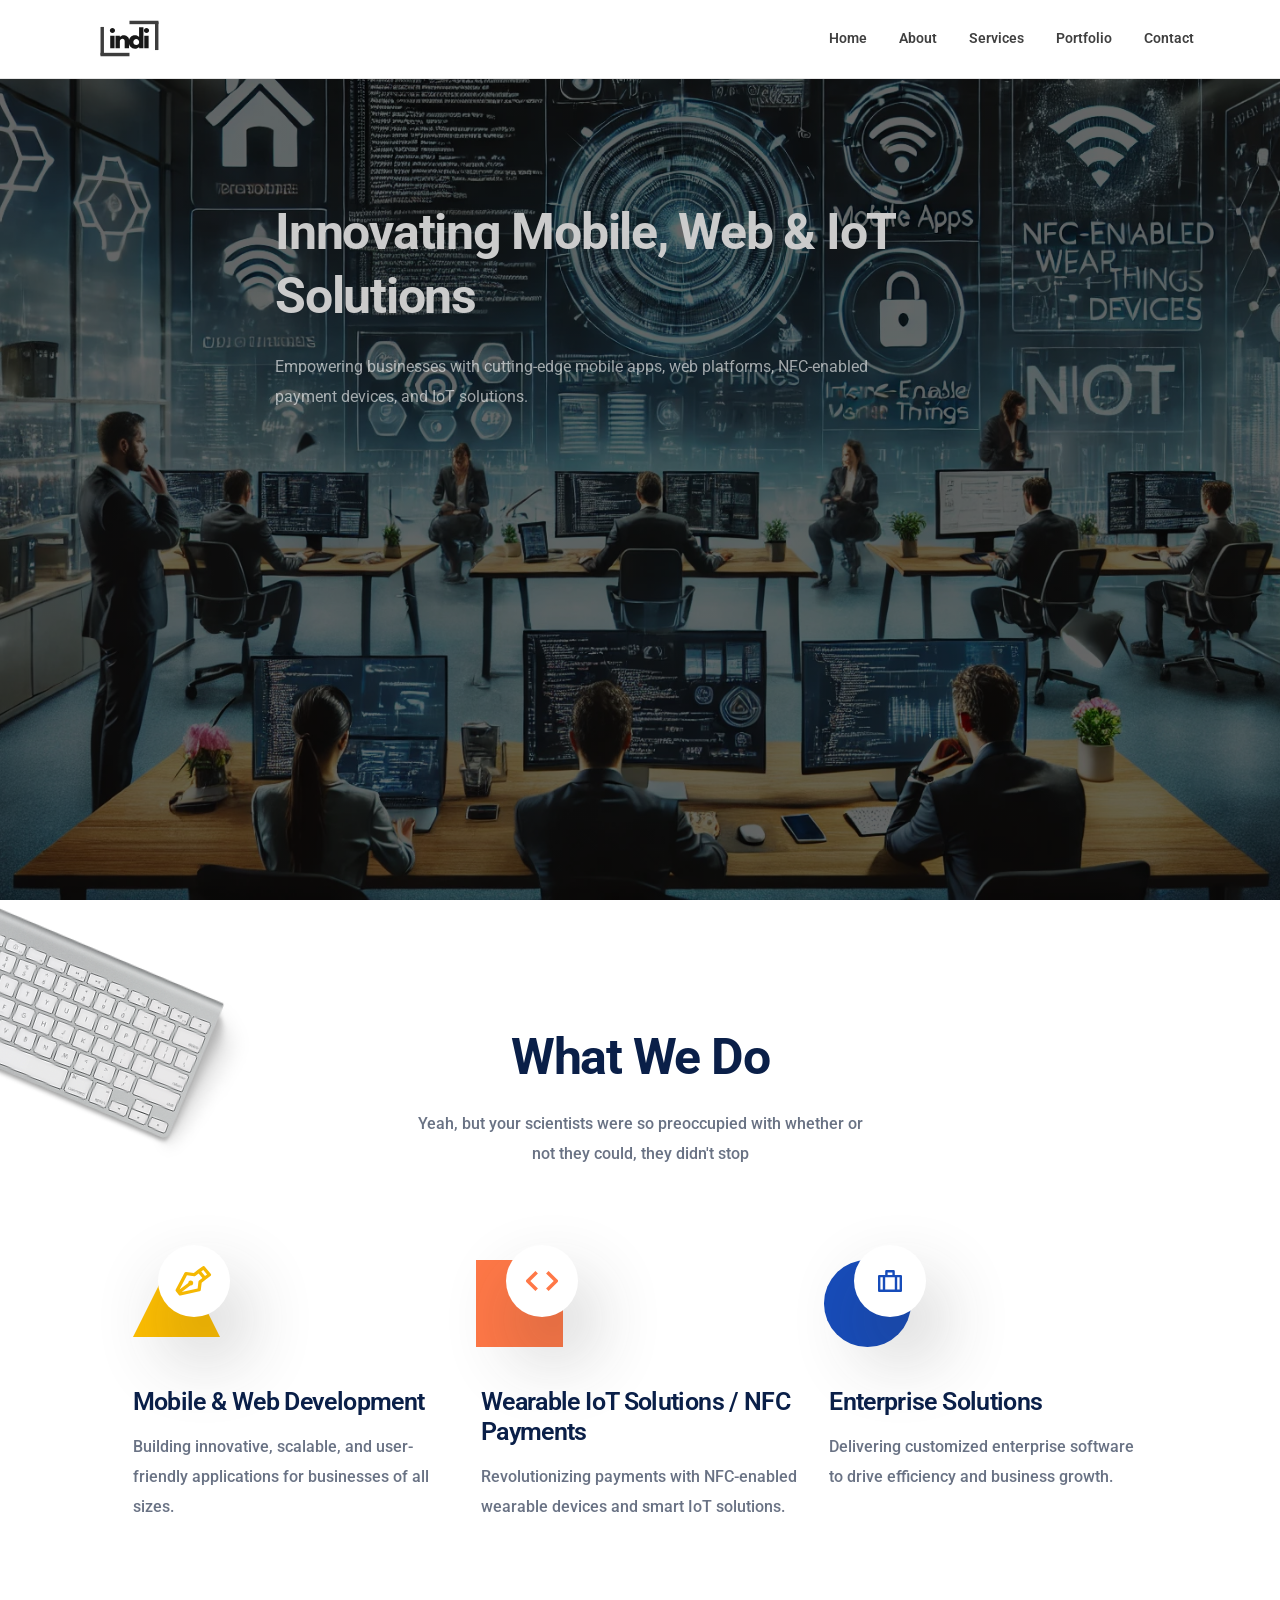
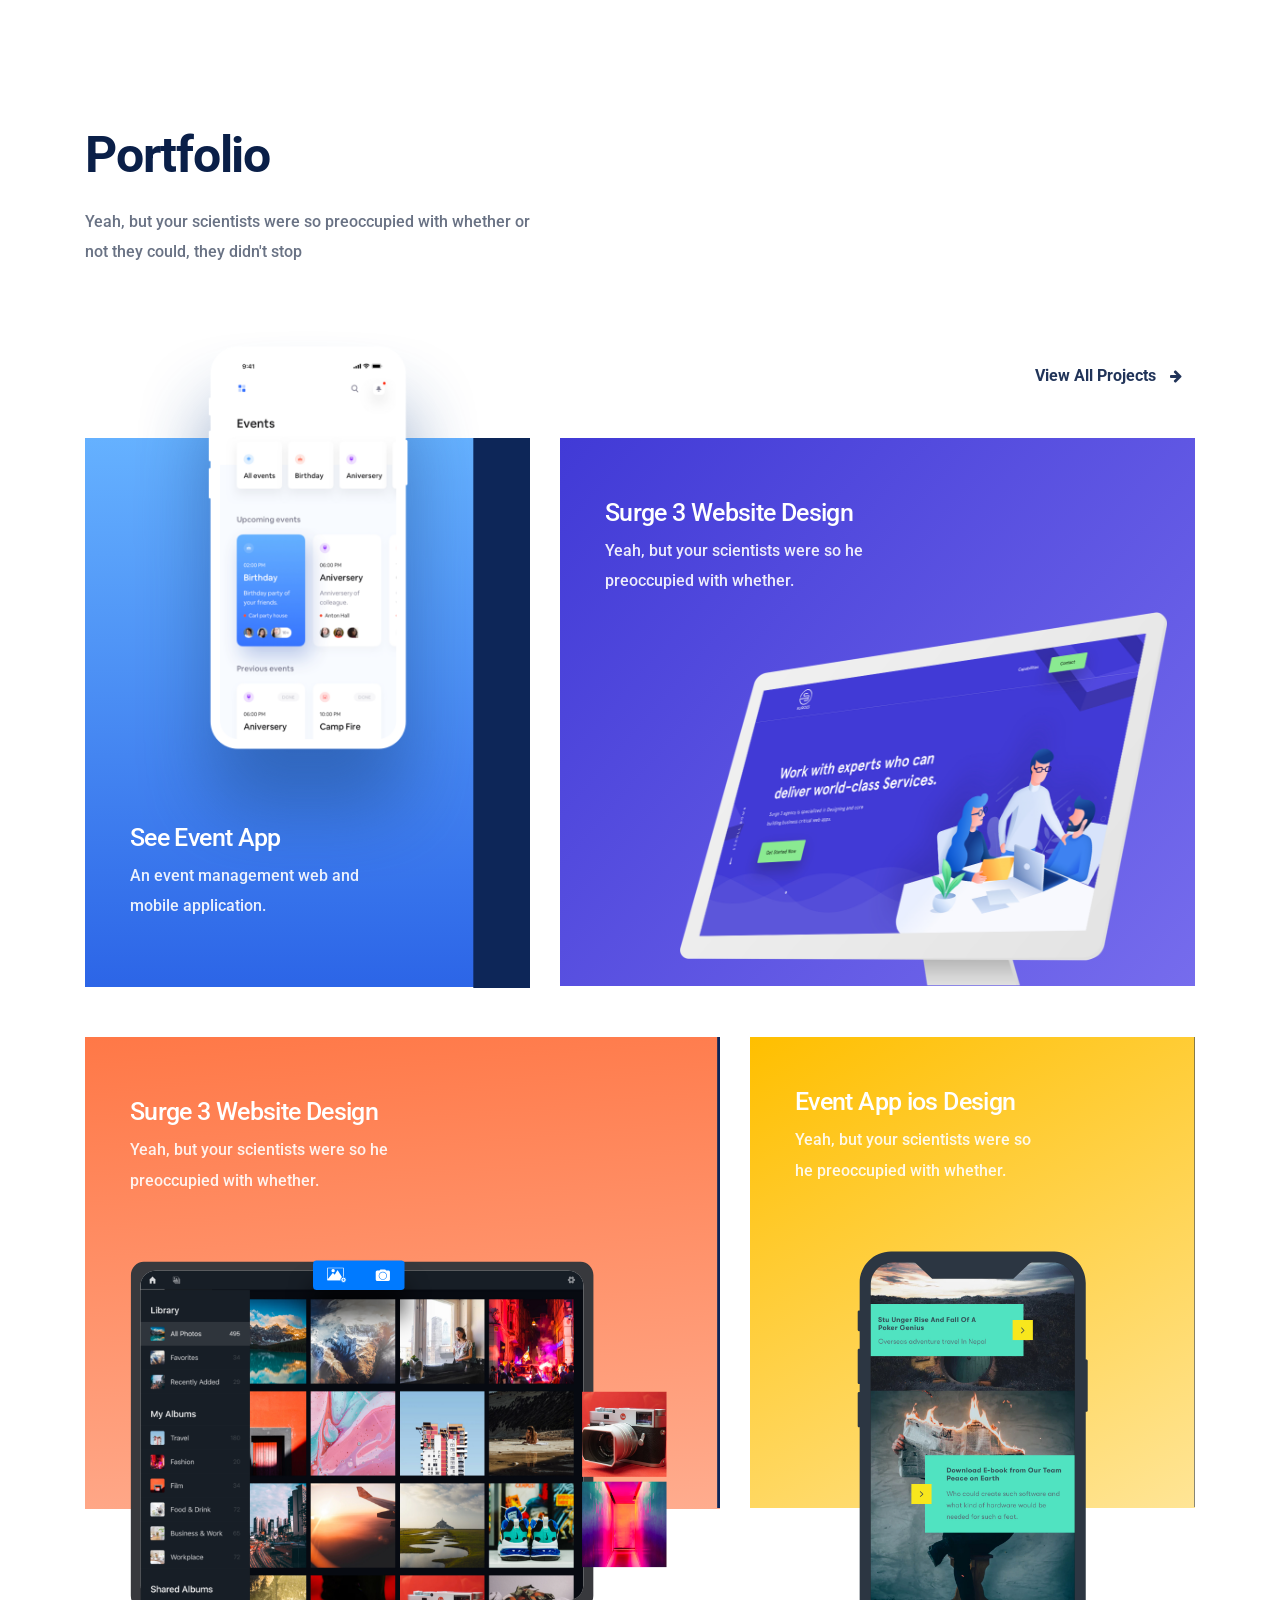
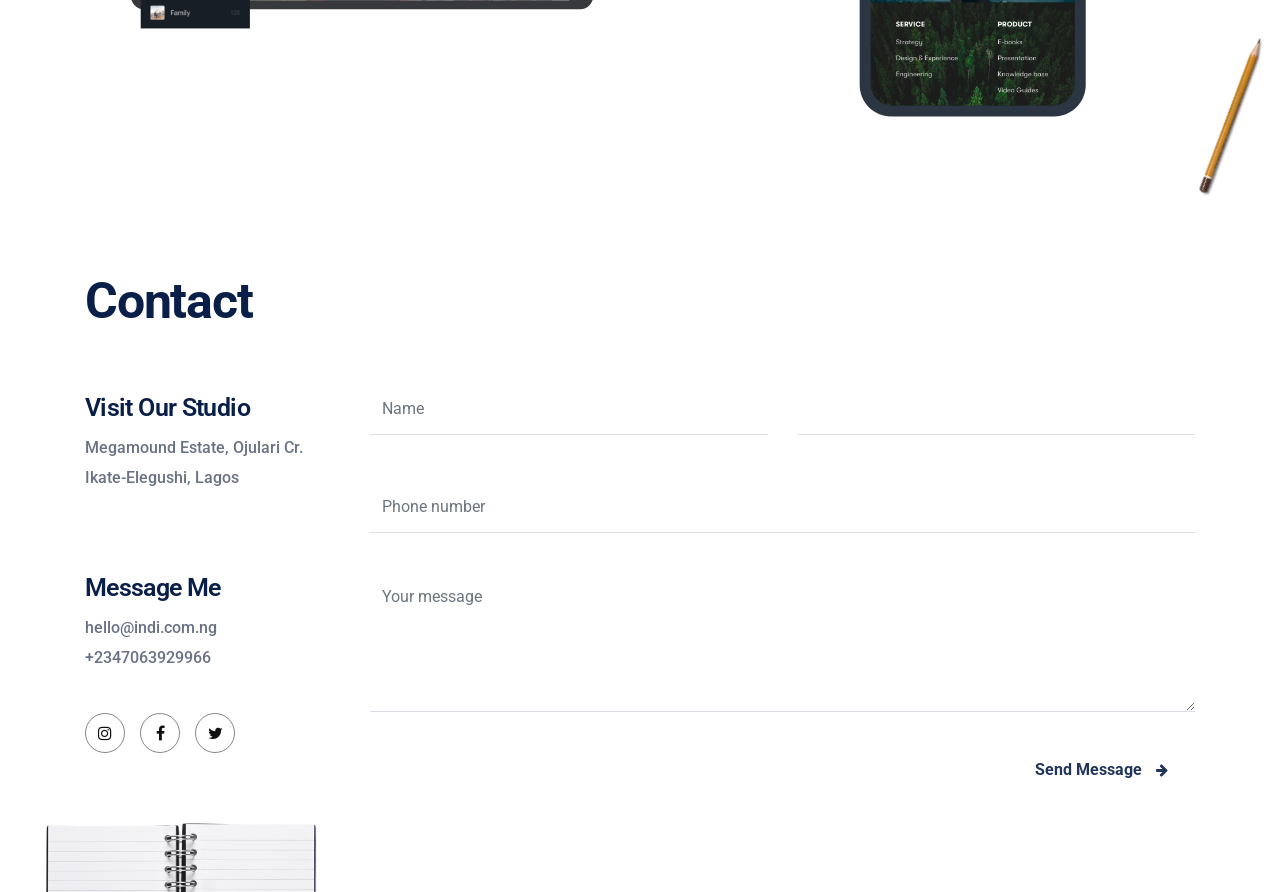
==== index.html @ 06bb032a "new" ====
<!doctype html> 
<html lang="zxx">  
<head>
    <title> INDI Technologies </title>
    <!-- Required meta tags -->
    <meta charset="utf-8">
    <meta http-equiv="X-UA-Compatible" content="IE=edge">
    <meta name="description" content="" />
    <meta name="keywords" content=" " />
    <meta name="developer" content="Ari Tamunomiebi"> 
    <meta name="viewport" content="width=device-width, initial-scale=1, shrink-to-fit=no">
    
    <!-- FAV AND ICONS   --> 
    <link rel="shortcut icon" href="assets/images/favicon.ico">
    <link rel="shortcut icon" href="assets/images/apple-icon.png">
    <link rel="shortcut icon" sizes="72x72" href="assets/images/apple-icon-72x72.png">
    <link rel="shortcut icon" sizes="114x114" href="assets/images/apple-icon-114x114.png">
    
    <!-- Font-->
    <link href="https://fonts.googleapis.com/css?family=Roboto&display=swap" rel="stylesheet">
    <!-- Font Awesome -->
    <link rel="stylesheet" href="assets/icons/font-awesome-4.7.0/css/font-awesome.min.css">
    <link rel="stylesheet" href="assets/icofont/icofont.min.css">
    <!-- Bootstrap CSS -->
    <link rel="stylesheet" href="assets/plugins/css/bootstrap.min.css">
    <!-- Owl Carousel CSS-->
    <link rel="stylesheet" href="assets/plugins/css/owl.css">
    <!-- Fancybox-->
    <link rel="stylesheet" href="assets/plugins/css/jquery.fancybox.min.css">
    <!-- Anime CSS-->
    <link rel="stylesheet" href="assets/plugins/css/revealer.css">        
    <!-- Aos CSS-->        
    <link rel="stylesheet" href="assets/plugins/css/aos.css">       
    <!-- Animate CSS-->       
    <link rel="stylesheet" href="assets/plugins/css/animate.css"> 
    <!-- Custom CSS-->
    <link rel="stylesheet" href="assets/css/styles.css">
    <!-- Responsive -->
    <link rel="stylesheet" href="assets/css/responsive.css">

    <link rel="apple-touch-icon" sizes="180x180" href="assets/favicon/apple-touch-icon.png">
    <link rel="icon" type="image/png" sizes="32x32" href="assets/favicon/favicon-32x32.png">
    <link rel="icon" type="image/png" sizes="16x16" href="assets/favicon/favicon-16x16.png">
    <link rel="manifest" href="assets/favicon/site.webmanifest">
    
</head>
<body class="black-bg body-2" >
    <!--
    ===================
        NAVIGATION
    ===================
    -->
    <header class="black-bg mh-header nav-scroll fixed-top mh-xss-mobile-nav" id="zb-header">
        <div class="overlay"></div>
        <div class="container">
            <div class="row">
                <nav class="navbar navbar-expand-lg mh-nav nav-btn">
                    <a class="navbar-brand" href="index.html"><img src="assets/images/logo.svg" alt="" class="img-fluid"></a>
                    <button class="navbar-toggler" type="button" data-toggle="collapse" data-target="#navbarSupportedContent" 
                        aria-controls="navbarSupportedContent" aria-expanded="false" aria-label="Toggle navigation">
                        <span class="navbar-toggler-icon icon">
                            <i class="fa fa-bars"></i>
                        </span>
                    </button>                    
                    <div class="collapse navbar-collapse" id="navbarSupportedContent">
                        <ul class="navbar-nav mr-0 ml-auto">
                            <li class="nav-item">
                                <a class="nav-link" href="#ev-home">Home</a>
                            </li>                         
                            <li class="nav-item">
                                <a class="nav-link" href="#0">About</a>
                            </li>
                            <li class="nav-item">
                                <a class="nav-link " href="#service">Services</a>
                            </li>
                            <li class="nav-item"> 
                                <a class="nav-link" href="#portfolio">Portfolio</a>
                            </li>                                                            
                            <li class="nav-item">
                                <a class="nav-link" href="#contact">Contact</a>
                            </li>                
                        </ul>
                    </div>
                </nav>
            </div>
        </div>
    </header>
    <!--
    ==============
        HOME 
    ==============
    -->
    <section class="section relative ev-home resume-home" id="ev-home" style="background-image: linear-gradient(rgba(0, 0, 0, 0.6), rgba(0, 0, 0, 0.6)), url(assets/images/bg.webp); background-size: cover; background-position: center center;">                  
        <div class="container zindex">
            <div class="section-separator">
                <div class="row">
                    <div class="col-md-8 mx-auto">
                        <div class="resume-inner wow fadeInUp">
                            <h1 class="title-font sm:text-4xl text-3xl mb-4 font-medium">Innovating Mobile, Web &amp; IoT
                                Solutions</h1>
                            <p class="mb-8 leading-relaxed" style="color: white;">Empowering businesses with cutting-edge mobile apps, web platforms, NFC-enabled
                                payment devices, and IoT solutions.</p>
                        </div>
                    </div>
                </div>
            </div>
        </div>
    </section> 
    <!--
    ================
        WHAT I DO 
    ================
    -->    
    <section class="section-padding relative resume-do" id="service">  
        <div class="container">
            <div class="row">
                <div class="col-md-5 mx-auto">
                    <div class="resume-title text-center wow fadeInUp" data-wow-duration=".9s" data-wow-delay=".1s">
                        <h1>What We Do</h1>
                        <p>Yeah, but your scientists were so preoccupied with whether or not they could, they didn't stop</p>
                    </div>
                </div>
                <div class="col-md-11 mx-auto">
                    <div class="resume-do-inner section-separator">
                        <div class="row">
                            <div class="col-md-4">
                                <div class="do-inner wow fadeInUp" data-wow-duration=".9s" data-wow-delay=".13s">
                                    <div class="do_icon">
                                        <img src="assets/images/do-1.svg" alt="" class="img-fluid">
                                        <div class="do-icon-s">
                                            <img src="assets/images/do-s-1.svg" alt="" class="img-fluid">
                                        </div>
                                    </div>
                                    <h3>Mobile & Web Development</h3>
                                    <p>Building innovative, scalable, and user-friendly applications for businesses of all sizes.</p>
                                </div>
                            </div>
                            <div class="col-md-4">
                                <div class="do-inner wow fadeInUp" data-wow-duration=".9s" data-wow-delay=".13s">
                                    <div class="do_icon">
                                        <img src="assets/images/do-2.svg" alt="" class="img-fluid">
                                        <div class="do-icon-s-2">
                                            <img src="assets/images/do-s-2.svg" alt="" class="img-fluid">
                                        </div>                                        
                                    </div>
                                    <h3>Wearable IoT Solutions / NFC Payments</h3>
                                    <p>Revolutionizing payments with NFC-enabled wearable devices and smart IoT solutions.</p>
                                </div>                                
                            </div>
                            <div class="col-md-4">
                                <div class="do-inner wow fadeInUp" data-wow-duration=".9s" data-wow-delay=".13s">
                                    <div class="do_icon">
                                        <img src="assets/images/do-3.svg" alt="" class="img-fluid">
                                        <div class="do-icon-s-3">
                                            <img src="assets/images/do-s-3.svg" alt="" class="img-fluid">
                                        </div>                                          
                                    </div>
                                    <h3>Enterprise Solutions</h3>
                                    <p>Delivering customized enterprise software to drive efficiency and business growth.</p>
                                </div>                                
                            </div>
                        </div>
                    </div>
                </div>
            </div>
        </div>
        <div class="keyboard-shape wow fadeInLeft" data-wow-duration=".9s" data-wow-delay=".1s">
            <img src="assets/images/keyboard.svg" class="img-fluid" alt="">
        </div> 
    </section>
    <!--
    =====================
        PORTFOLIO AREA 
    ====================
    -->   
    <section class="res-portfolio relative" id="portfolio">
        <div class="container">
            <div class="row">
                <div class="col-md-5">
                    <div class="resume-title wow fadeInUp" data-wow-duration=".9s" data-wow-delay=".13s">
                        <h1>Portfolio</h1>
                        <p>Yeah, but your scientists were so preoccupied with whether or not they could, they didn't stop</p>
                    </div>
                </div>
                <div class="col-md-12 mt_150">
                    <div class="row">
                        <div class="col-md-3 ml-auto">
                            <div class="btn-main btn-project wow fadeInUp" data-wow-duration=".9s" data-wow-delay=".1s">
                                <a href="out-portfolio.html" class="btn-all">View All Projects <i class="fa fa-arrow-right"></i></a>
                            </div>
                        </div>
                    </div>
                    <div class="row">
                        <div class="col-md-5">
                            <div class="resume-item-1 wow fadeInUp" data-wow-duration=".9s" data-wow-delay=".1s" id="rev">
                                <div class="resume-img wow fadeInUp" data-wow-duration=".9s" data-wow-delay=".8s">
                                    <img src="assets/images/mobile-22-2x.png" alt="" class="img-fluid">  
                                </div>          
                                <h5>See Event App</h5>
                                <p>An event management web and mobile application.</p>
                            </div>
                        </div>
                        <div class="col-md-7">
                            <div class="resume-item wow fadeInUp" data-wow-duration=".9s" data-wow-delay=".1s" id="rev-1">
                                <h5>Surge 3 Website Design</h5>
                                <p>Yeah, but your scientists were so he preoccupied with whether.</p>
                                <img src="assets/images/imac-2x.png" alt="" class="img-fluid">
                            </div>
                        </div>                        
                    </div>
                </div>
                <div class="col-md-12">
                    <div class="row">
                        <div class="col-md-7">
                            <div class="resume-item-3 wow fadeInUp" data-wow-duration=".9s" data-wow-delay=".1s" id="rev-2">
                                <h5>Surge 3 Website Design</h5>
                                <p>Yeah, but your scientists were so he preoccupied with whether.</p>
                                <img src="assets/images/web-2x.png" alt="" class="img-fluid wow fadeInUp" data-wow-duration=".9s" data-wow-delay=".8s">
                            </div>
                        </div>                         
                        <div class="col-md-5">
                            <div class="resume-item-4 wow fadeInUp" data-wow-duration=".9s" data-wow-delay=".1s" id="rev-3">         
                                <h5>Event App ios Design</h5>
                                <p>Yeah, but your scientists were so he preoccupied with whether.</p>
                                <div class="resume-img">
                                    <img src="assets/images/mobile-black-2x.png" alt="" class="img-fluid wow fadeInUp" data-wow-duration=".9s" data-wow-delay=".8s"> 
                                </div>                                 
                            </div>
                        </div>                       
                    </div>
                </div>                
            </div>
        </div>
        <div class="pen-shape">
            <img src="assets/images/pen.svg" class="img-fluid" alt="">
        </div>         
    </section> 
    <!--
    ================
        CONTACT US 
    ================
    -->
    <section class="contact-us relative section-separator wow fadeInUp" data-wow-duration=".9s" data-wow-delay=".1s" id="contact">
        <div class="container">
            <div class="row">
                <div class="col-md-12">
                    <div class="resume-title">
                        <h1>Contact</h1>
                    </div>                    
                </div>
                <div class="col-md-3">
                    <div class="contact-name">
                        <h5>Visit Our Studio</h5>
                        <p>Megamound Estate, Ojulari Cr. <br>
                                Ikate-Elegushi, Lagos</p>
                    </div>
                    <div class="contact-name second">
                        <h5>Message Me</h5>
                        <p>hello@indi.com.ng<br>
                            +2347063929966</p>
                    </div> 
                    <div class="contact-social">
                        <ul class="list-unstyled">
                            <li><i class="fa fa-instagram"></i></li>
                            <li><i class="fa fa-facebook-f"></i></li>
                            <li><i class="fa fa-twitter"></i></li>
                        </ul>
                    </div>                   
                </div>
                <div class="col-md-9">
                    <div class="row">
                        <div class="col-md-6">
                            <div class="form-group Custom_contact">
                                <input type="text" class="form-control" id="exampleFormControlInput22" placeholder="Name">
                            </div>
                        </div>
                        <div class="col-md-6">
                            <div class="form-group Custom_contact">
                                <input type="email" class="form-control" id="exampleFormControlInput23" placeholder="">
                            </div>                            
                        </div>
                        <div class="col-md-12">
                            <div class="form-group Custom_contact">
                                <input type="text" class="form-control" id="exampleFormControlInput24" placeholder="Phone number">
                            </div>                            
                        </div> 
                        <div class="col-md-12">
                            <div class="form-group Custom_contact">
                                <textarea class="form-control" id="exampleFormControlTextarea1" rows="5" placeholder="Your message"></textarea>                                
                            </div>                            
                        </div>  
                        <div class="col-md-6">                          
                        </div> 
                        <div class="col-md-4 ml-auto">
                            <div class="btn-main btn-project">
                                <a href="#" class="btn-all">Send Message <i class="fa fa-arrow-right"></i></a>
                            </div>
                        </div>                                                                        
                    </div>
                </div>
            </div>
        </div>
        <div class="diary-shape">
            <img src="assets/images/notepad.svg" alt="" class="img-fluid">
        </div>
    </section>     

    <!--
    ==============
    * JS Files *
    ==============
    -->

    <!-- jQuery first, then Popper.js, then Bootstrap JS -->

    <!-- jQuery -->
    <script src="assets/plugins/js/jquery.min.js"></script>
    <!-- popper -->
    <script src="assets/plugins/js/popper.min.js"></script>
    <!-- bootstrap -->
    <script src="assets/plugins/js/bootstrap.min.js"></script>
    <!-- waypoint  -->
    <script src="assets/plugins/js/waypoints.min.js"></script>
    <!-- owl carousel -->
    <script src="assets/plugins/js/owl.carousel.js"></script>
    <!-- validator -->
    <script src="assets/plugins/js/validator.min.js"></script>
    <!-- wow -->
    <script src="assets/plugins/js/wow.min.js"></script>
    <!-- jquery nav -->
    <script src="assets/plugins/js/jquery.nav.js"></script>
    <!-- Isotop -->
    <script src="assets/plugins/js/isotope.pkgd.js"></script>
    <script src="assets/plugins/js/packery-mode.pkgd.js"></script>
    <!-- Fancybox js-->
    <script src="assets/plugins/js/jquery.fancybox.min.js"></script>
    <!-- AOS  -->
    <script src="assets/plugins/js/aos.js"></script>
    <script src="assets/plugins/js/wow.min.js"></script>
    <script src="assets/plugins/js/TweenMax.min.js"></script>
    <!-- Parallax -->
    <script src="assets/plugins/js/simpleParallax.min.js"></script>
    <script src="assets/plugins/js/typed.js"></script>
    <!-- Scroll Effect -->    
    <script src="assets/plugins/js/anime.min.js"></script>    
    <script src="assets/plugins/js/scrollMonitor.js"></script>    
    <script src="assets/plugins/js/scroll-effect.js"></script>  
    <!-- Custom Scripts-->
    <script src="assets/js/custom-scripts.js"></script>   
    <script>      
        new WOW().init();
        var typed = new Typed(".type", {
            strings: ["Web Application Development","Mobile Application Development", "Wearable IoT Solutions"],
            typeSpeed: 50,
            backSpeed: 45,
            loop: true,
        });        
    </script>

</body>
</html>
---- assets/plugins/css/revealer.css ----
.block-revealer__element {
	position: absolute;
	top: 0;
	left: 0;
	width: 100%;
	height: 100%;
	background: #000;
	pointer-events: none;
	opacity: 0;
}
---- assets/css/styles.css ----
/*------------- 
[Table of contents]

[ DEFULT INDEX NUMBER ]

1.  GENERAL CSS
2.  NAVBAR
4.  HOME
5.  SERVICE
6.  ABOUT
7.  TESTIMONIAL
8.  FAQ
9.  QUATE
10. SUBSCRIBE
11. PRICING
12. BLOG
13. FOOTER
14. COPYRIGHT


-------------------------------------------------------------------*/
/*------------------------------------------------------------------
[ Color codes ]
    
    [ Text and Background Color ]
        Main color 1:       #1c93e5     
        Main color 2:       #009688      
        Main color 3:       #9c27b0
        Main color 4:       #ff4081      
        Background 1:       #FFFFFF            
        Background 2:       #F6F6F6           
        Shadow color:       #000000;            

-------------------------------------------------------------------*/
/*------------------------------------------------------------------
[Typography]

    [ There are using two different font typography ]
        Typography 1: Roboto font;
        Typography 2: Montserrat font;

    [ Other Typography style are same ]
    Body :
        font-style:     normal;
        font-size:      15px;

    h2:
        font-size: 48px;
        line-height: 55px;

    h3:
        font-size: 30px;
        line-height: 40px;

    h4:
        font-size: 20px;
        font-weight: 600;

    p:  
        font-size: 18px;
        line-height: 30px;


-------------------------------------------------------------------*/
/*
================
 VARIABLES
================
*/
* {
  -webkit-font-smoothing: antialiased;
  -moz-osx-font-smoothing: grayscale;
}

.shadow-1 {
  -webkit-box-shadow: 0 2px 5px 0 rgba(0, 0, 0, 0.16), 0 2px 10px 0 rgba(0, 0, 0, 0.12);
  box-shadow: 0 2px 5px 0 rgba(0, 0, 0, 0.16), 0 2px 10px 0 rgba(0, 0, 0, 0.12);
}

/**
 * -------------------
 *  Defult CSS 
 * -------------------
 */
html {
  text-rendering: optimizeLegibility;
  -webkit-font-smoothing: antialiased;
}

body {
  font-family: "Roboto", sans-serif;
  font-size: 14px;
  font-style: none;
  line-height: 24px;
  font-weight: 500;
  overflow-x: hidden !important;
  text-align: left;
  position: relative;
  color: #000000;
  opacity: 1;
}

h1, h2, h3, h4, h5, h6 {
  font-family: "Roboto", sans-serif;
}

p {
  opacity: 0.9;
}

.nav li a {
  text-decoration: none !important;
  display: inline-block;
  cursor: pointer;
  padding: 0px;
  background-color: transparent;
  -webkit-transition: color 0.3s ease;
  transition: color 0.3s ease;
}

.nav li a:hover {
  background-color: transparent;
}

.nav li a:focus {
  background-color: transparent;
  outline: 0 !important;
}

a {
  text-decoration: none !important;
  cursor: pointer;
  padding: 0px;
  background-color: transparent;
  -webkit-transition: color 0.3s ease;
  transition: color 0.3s ease;
  color: #000000;
  opacity: 0.9;
}

a:hover {
  background-color: transparent;
}

a:focus {
  background-color: transparent;
  outline: 0 !important;
}

.center {
  float: none;
  margin: 0 auto;
  text-align: center;
}

/**
 * ---------------------
 *  Defult Halping Class
 * ---------------------
 */
.overflow {
  overflow: hidden;
}

.relative {
  position: relative;
}

.display-table {
  display: table;
  width: 100%;
  height: 100%;
}

.display-flex {
  display: -webkit-box;
  display: -ms-flexbox;
  display: flex;
  -webkit-box-flex: 1;
      -ms-flex: 1;
          flex: 1;
}

.vertical-middle {
  display: table-cell;
  float: none;
  vertical-align: middle;
}

/**
 * --------------------------------------
 *  Video Section Background Defult Style
 * --------------------------------------
 */
.section-video {
  position: absolute;
  top: 0;
  bottom: 0;
  left: 0;
  right: 0;
  min-height: 100%;
  min-width: 100%;
  overflow: hidden;
  z-index: -1;
}

.section-video .bgvid {
  position: absolute;
  top: 0;
  left: 0;
  min-height: 100%;
  min-width: 100%;
  background-size: cover;
  -o-background-size: cover;
  -moz-background-size: cover;
  -webkit-background-size: cover;
}

.body-video-bg > .section-video {
  position: fixed;
  top: 0;
  left: 0;
}

.section-title {
  text-align: center;
}

.section-title h3 {
  font-size: 30px;
  line-height: 40px;
  color: #ffffff;
  font-weight: bold;
  margin-bottom: 60px;
}

/**
 * ------------------------------------
 *  Every Section Headline Defult Class
 * ------------------------------------
 */
.section-heading {
  display: block;
  margin: 0;
}

.section-header {
  margin-bottom: 100px;
  text-align: center;
}

.section-header .sub-heading {
  font-size: 22px;
  line-height: 30px;
  font-weight: 300;
  text-transform: uppercase;
  margin: 0 0 10px 0;
}

.section-header.text-left,
.section-header.text-left * {
  text-align: left;
}

.section-header.text-right,
.section-header.text-right * {
  text-align: right;
}

.section-header-separator {
  position: relative;
  width: 145px;
  margin: 5px auto;
  display: inline-block;
}

.section-header-separator .icon {
  font-size: 48px;
  text-align: center !important;
}

.section-header-separator::before, .section-header-separator::after {
  content: '';
  position: absolute;
  width: 57px;
  height: 2px;
  top: 25px;
}

.section-header-separator::before {
  left: 0;
}

.section-header-separator::after {
  right: 0;
}

.v-middle {
  display: -moz-flex;
  display: -ms-flexbox;
  display: -webkit-box;
  display: flex;
  -webkit-box-align: center;
      -ms-flex-align: center;
          align-items: center;
  -webkit-align-items: center;
  -webkit-box-pack: center;
      -ms-flex-pack: center;
          justify-content: center;
  -webkit-justify-content: center;
  -webkit-box-orient: horizontal;
  -webkit-box-direction: normal;
      -ms-flex-direction: row;
          flex-direction: row;
}

.mini-separator {
  padding: 20px 0;
}

.vertical-middle {
  display: table-cell;
  float: none;
  vertical-align: middle;
}

/**
 * ------------------
 * list
 * ------------------
 */
ul {
  margin: 0;
  padding: 0;
}

ul li {
  list-style-type: none;
}

/**
 * =================
 * CONTAINER HALF CONTENT
 * =================
 */
.content-half {
  position: relative;
}

.container-half-left {
  left: 0;
  background-position: center right;
}

.container-half-right {
  right: 0;
  background-position: center left;
}

.vertical-middle-content {
  display: -moz-flex;
  display: -ms-flexbox;
  display: -webkit-box;
  display: flex;
  -webkit-box-align: center;
      -ms-flex-align: center;
          align-items: center;
  -webkit-align-items: center;
  -webkit-box-pack: center;
      -ms-flex-pack: center;
          justify-content: center;
  -webkit-justify-content: center;
  -webkit-box-orient: horizontal;
  -webkit-box-direction: normal;
      -ms-flex-direction: row;
          flex-direction: row;
}

/**
 * ---------------------------------
 *  Section Background Size Property
 * ---------------------------------
 */
.bg-cover {
  background-size: cover;
  background-position: 50% 50%;
  background-attachment: initial;
  background-repeat: no-repeat;
}

.dark-bg {
  background-color: #202026;
}

.image-bg {
  background-position: center center;
  background-size: cover;
  background-repeat: no-repeat;
}

.mini-section-separator {
  padding-top: 60px;
  padding-bottom: 60px;
}

.section-separator {
  padding-top: 60px;
  padding-bottom: 60px;
}

.home-section-separator {
  padding-top: 100px;
  padding-bottom: 200px;
}

.bg-black {
  background-color: #000000;
}

.main-color {
  color: #37C2CC;
}

.p-200 {
  padding: 0 200px;
}

.img-overlay {
  background-image: url(../images/footer-bg.png);
  background-size: cover;
  background-size: cover;
  background-repeat: no-repeat;
  margin: 0 auto;
  background-position: center center;
}

.image-bg {
  background-size: cover;
  background-size: cover;
  background-repeat: no-repeat;
  margin: 0 auto;
  background-position: center center;
}

.home-2-img {
  background-image: url(../images/home-bg-img.jpg);
}

.featured-img-one {
  background-image: url(../images/home-bg-img.jpg);
}

.featured-img-two {
  background-image: url(../images/extra-feature-bg.jpg);
}

.map-image {
  background-image: url(../images/map-color-overlay.png);
}

.mt-30 {
  margin-top: 30px;
}

button {
  outline: 0;
}

button:hover {
  outline: 0;
}

button:focus {
  outline: 0;
}

.btn {
  outline: 0;
}

.btn:hover {
  outline: 0;
}

.btn:focus {
  outline: 0;
}

.round-image {
  border-radius: 50%;
}

.header-bg {
  background-color: #FFEFE9;
}

.purple-bg {
  background-color: #643BDF;
}

.blue-bg {
  background-color: #007C88;
}

.yellow-color {
  color: #FFD032;
}

.main-color {
  color: #37C2CC;
}

.purple-color {
  color: #643BDF;
}

.blue-color {
  color: #007C88;
}

.bg-3 {
  color: #FAF9F7;
}

.bg-4 {
  color: #FAF9F7;
}

.white-bg {
  background-color: #ffffff;
}

p {
  color: #071634;
}

.contact-shadow {
  -webkit-box-shadow: 2px 28px 54px 0px rgba(85, 85, 93, 0.03);
  box-shadow: 2px 28px 54px 0px rgba(85, 85, 93, 0.03);
}

.body-2 .btn {
  border-radius: 50px;
}

.body-2 .btn.btn-stroke {
  color: #ffffff;
}

.color-1 {
  color: #37C2CC;
}

.color-2 {
  color: #F35D22;
}

.color-3 {
  color: #FEC468;
}

.color-4 {
  color: #1785C3;
}

.color-5 {
  color: #53CB94;
}

.color-6 {
  color: #761DE2;
}

.overlay-img {
  position: absolute;
  left: 0;
  right: 0;
  top: 0;
  bottom: 0;
  z-index: 0;
}

/** 
 * -----------------
 * General CSS
 * -----------------
 */
.h1, .h2, .h3, .h4, .h5, .h6, h1, h2, h3, h4, h5, h6 {
  font-weight: bold;
}

section {
  overflow: hidden;
}

/*
    ==============
       Navigation
    ============== 
*/
.mh-nav {
  width: 100%;
  padding: 10px 0;
  -webkit-transition: 0.3s;
  transition: 0.3s;
}

.mh-header {
  padding: 0;
  background: #ffffff;
  -webkit-transition: 0.3s;
  transition: 0.3s;
  border-bottom: 1px solid rgba(0, 0, 0, 0.1);
}

.mh-header.nav-strict {
  padding: 0;
  -webkit-transition: 0.3s;
  transition: 0.3s;
  z-index: 9999;
  position: fixed;
  left: 0;
  right: 0;
  top: 0;
  background: #ffffff;
}

.mh-header.nav-strict .mh-nav {
  padding: 0px 0px;
}

.mh-header.nav-strict .navbar-nav li a {
  color: #111111;
}

.mh-header .navbar-nav li {
  margin: 16px 8px;
}

.mh-header .navbar-nav li a {
  font-size: 14px;
  font-family: "Roboto", sans-serif;
  font-weight: 600;
  line-height: 0.71;
  letter-spacing: normal;
  color: #111111;
  opacity: .8;
}

.dropdown-toggle::after {
  position: relative;
  top: 1px;
  left: 5px;
}

.mh-header-bg {
  background-color: #37C2CC;
}

/*
    ==============
       home
    ==============
*/
.resume-home {
  height: 100vh;
}

.resume-home .resume-inner {
  padding: 140px 0px;
}

.resume-home .resume-inner h1 {
  font-size: 50px;
  font-weight: bold;
  line-height: 1.28;
  letter-spacing: -1.25px;
  color: #cbcbcb;
  margin-bottom: 40px;
}

.resume-home .resume-inner h1 span {
  color: #0d2658;
}

.resume-home .resume-inner p {
  opacity: 0.6;
  font-size: 16px;
  font-weight: normal;
  font-style: normal;
  font-stretch: normal;
  line-height: 1.88;
  letter-spacing: normal;
  color: #071634;
  max-width: 90%;
}

.resume-home .resume-img {
  padding-top: 18px;
  margin-left: 30px;
  width: 125%;
  height: 100%;
}

.resume-home .resume-img .shape-1 {
  position: absolute;
  top: 6%;
  left: -5%;
  -webkit-animation: spin 10s linear infinite;
          animation: spin 10s linear infinite;
}

.reveal::before {
  content: '';
  background: #10131a;
  position: absolute;
  top: 0;
  left: 0;
  right: 0;
  bottom: 0;
  -webkit-transform: scaleX(0);
          transform: scaleX(0);
  -webkit-transform-origin: 0% 0% 0px;
          transform-origin: 0% 0% 0px;
  -webkit-animation: reveal 1s 0s ease-in-out forwards;
          animation: reveal 1s 0s ease-in-out forwards;
  z-index: 1;
}

.reveal::after {
  content: '';
  background: #00ffd2;
  position: absolute;
  top: 0;
  left: 0;
  right: 0;
  bottom: 0;
  -webkit-transform: scaleX(0);
          transform: scaleX(0);
  -webkit-transform-origin: 0% 0% 0px;
          transform-origin: 0% 0% 0px;
  -webkit-animation: reveal 1s .5s ease-in-out forwards;
          animation: reveal 1s .5s ease-in-out forwards;
  z-index: 1;
}

@-webkit-keyframes reveal {
  0% {
    -webkit-transform: scaleX(0);
            transform: scaleX(0);
  }
  50% {
    -webkit-transform: scaleX(1);
            transform: scaleX(1);
    -webkit-transform-origin: 0% 0% 0px;
            transform-origin: 0% 0% 0px;
  }
  51% {
    -webkit-transform-origin: 100% 50% 0px;
            transform-origin: 100% 50% 0px;
  }
  100% {
    -webkit-transform: scaleX(0);
            transform: scaleX(0);
    -webkit-transform-origin: 100% 50% 0px;
            transform-origin: 100% 50% 0px;
  }
}

@keyframes reveal {
  0% {
    -webkit-transform: scaleX(0);
            transform: scaleX(0);
  }
  50% {
    -webkit-transform: scaleX(1);
            transform: scaleX(1);
    -webkit-transform-origin: 0% 0% 0px;
            transform-origin: 0% 0% 0px;
  }
  51% {
    -webkit-transform-origin: 100% 50% 0px;
            transform-origin: 100% 50% 0px;
  }
  100% {
    -webkit-transform: scaleX(0);
            transform: scaleX(0);
    -webkit-transform-origin: 100% 50% 0px;
            transform-origin: 100% 50% 0px;
  }
}

@-webkit-keyframes spin {
  100% {
    -webkit-transform: rotate(360deg);
    transform: rotate(360deg);
  }
}

@keyframes spin {
  100% {
    -webkit-transform: rotate(360deg);
    transform: rotate(360deg);
  }
}

.btn-main {
  margin-top: 30px;
}

.btn-main .btn-all {
  font-size: 16px;
  font-weight: bold;
  color: #0a1f48 !important;
  margin-bottom: 0px;
  cursor: pointer;
}

.btn-main .btn-all i {
  font-size: 14px;
  margin-left: 10px;
  -webkit-transition: all .4s;
  transition: all .4s;
}

.btn-main .btn-all:hover i {
  margin-left: 15px;
}

.btn-project {
  margin-left: auto;
  margin-bottom: 50px;
  margin-left: 95px;
}

.btn-project.portfolio_btn {
  margin-left: auto !important;
}

.resume-title h1 {
  font-size: 50px;
  font-weight: bold;
  line-height: 1.28;
  letter-spacing: -1.25px;
  color: #0a1f48;
  margin-bottom: 20px;
}

.resume-title p {
  opacity: 0.6;
  font-size: 16px;
  line-height: 1.88;
  color: #071634;
}

.section-padding {
  padding: 125px 0px;
}

/*
    ==============
       Do area
    ==============
*/
.resume-do-inner .do-inner .do_icon {
  width: 72px;
  height: 72px;
  display: -ms-grid;
  display: grid;
  place-items: center;
  -webkit-box-shadow: 11px 38px 73px 0 rgba(51, 51, 51, 0.3);
          box-shadow: 11px 38px 73px 0 rgba(51, 51, 51, 0.3);
  border-radius: 50%;
  margin-left: 25px;
  margin-bottom: 70px;
  background: #ffffff;
}

.resume-do-inner .do-inner .do_icon .do-icon-s {
  position: absolute;
  z-index: -1;
  top: 5px;
  left: 15px;
}

.resume-do-inner .do-inner .do_icon .do-icon-s-2 {
  position: absolute;
  z-index: -1;
  top: 15px;
  left: 10px;
}

.resume-do-inner .do-inner .do_icon .do-icon-s-3 {
  position: absolute;
  z-index: -1;
  top: 15px;
  left: 10px;
}

.resume-do-inner .do-inner h3 {
  font-size: 25px;
  font-weight: 600;
  letter-spacing: -0.63px;
  color: #0a1f48;
  margin-bottom: 15px;
}

.resume-do-inner .do-inner p {
  opacity: 0.6;
  font-size: 16px;
  line-height: 1.88;
  color: #071634;
}

.keyboard-shape {
  position: absolute;
  top: -60px;
  left: -170px;
}

.pen-shape {
  position: absolute;
  right: -60px;
  bottom: 0px;
}

.diary-shape {
  position: absolute;
  bottom: -21%;
  left: 2%;
}

/*
    ==============
       Slider area
    ==============
*/
.res-slider .slider-inner img {
  padding-right: 110px;
}

/*
    =================
       Portfolio area
    =================
*/
.res-portfolio {
  padding-bottom: 250px;
}

.res-portfolio .resume-item {
  padding: 60px 25px 0px 45px;
  background-image: linear-gradient(311deg, #766ced, #413ad6);
  margin-bottom: 50px;
}

.res-portfolio .resume-item h5 {
  font-size: 25px;
  font-weight: 500;
  letter-spacing: -0.63px;
  color: #ffffff;
}

.res-portfolio .resume-item p {
  font-size: 16px;
  line-height: 1.88;
  color: #ffffff;
  max-width: 50%;
}

.res-portfolio .resume-item img {
  margin-left: 75px;
}

.res-portfolio .resume-item-1 {
  padding: 50px 45px;
  background-image: -webkit-gradient(linear, left top, left bottom, from(#65b1ff), to(#2c65e7));
  background-image: linear-gradient(to bottom, #65b1ff, #2c65e7);
  margin-bottom: 50px;
}

.res-portfolio .resume-item-1 h5 {
  font-size: 25px;
  font-weight: 500;
  letter-spacing: -0.63px;
  color: #ffffff;
}

.res-portfolio .resume-item-1 p {
  font-size: 16px;
  line-height: 1.88;
  color: #ffffff;
  max-width: 70%;
}

.res-portfolio .resume-item-1 .resume-img {
  text-align: center;
  margin-top: -160px;
  margin-bottom: -65px;
}

.res-portfolio .resume-item-3 {
  padding: 60px 25px 0px 45px;
  background-image: linear-gradient(175deg, #ff7847, #ffac8e);
  margin-bottom: 50px;
}

.res-portfolio .resume-item-3 h5 {
  font-size: 25px;
  font-weight: 500;
  letter-spacing: -0.63px;
  color: #ffffff;
}

.res-portfolio .resume-item-3 p {
  font-size: 16px;
  line-height: 1.88;
  color: #ffffff;
  max-width: 50%;
}

.res-portfolio .resume-item-3 img {
  margin-top: 40px;
  margin-bottom: -120px;
}

.res-portfolio .resume-item-4 {
  padding: 50px 45px;
  background-image: linear-gradient(330deg, #ffe596, #ffbf00);
  margin-bottom: 50px;
}

.res-portfolio .resume-item-4 h5 {
  font-size: 25px;
  font-weight: 500;
  letter-spacing: -0.63px;
  color: #ffffff;
}

.res-portfolio .resume-item-4 p {
  font-size: 16px;
  line-height: 1.88;
  color: #ffffff;
  max-width: 70%;
}

.res-portfolio .resume-item-4 .resume-img {
  text-align: center;
  margin-top: 40px;
  margin-bottom: -358px;
}

.mt_150 {
  margin-top: 50px;
}

/*
    ==============
       Contact area
    ==============
*/
.contact-us .contact-name {
  padding-top: 40px;
}

.contact-us .contact-name h5 {
  font-size: 25px;
  font-weight: 600;
  letter-spacing: -0.63px;
  color: #0a1f48;
  margin-bottom: 10px;
}

.contact-us .contact-name p {
  opacity: 0.6;
  font-size: 16px;
  line-height: 1.88;
  letter-spacing: normal;
  color: #071634;
  margin-bottom: 0px;
}

.contact-us .second {
  margin-top: 40px;
}

.contact-us .second p {
  cursor: pointer;
}

.contact-us .contact-social {
  margin-top: 40px;
}

.contact-us .contact-social ul li {
  display: -ms-inline-grid;
  display: inline-grid;
  place-items: center;
  width: 40px;
  height: 40px;
  cursor: pointer;
  border-radius: 50%;
  margin-right: 12px;
  font-size: 16px;
  color: #111111;
  border: 1px solid rgba(17, 17, 17, 0.5);
  -webkit-transition: all .3s;
  transition: all .3s;
}

.contact-us .contact-social ul li:nth-child(1) {
  background: transparent;
}

.contact-us .contact-social ul li:nth-child(1):hover {
  background: -webkit-gradient(linear, left top, left bottom, from(#e74e89), to(#c12562)), -webkit-gradient(linear, left top, left bottom, from(#f93f2d), to(#f93f2d));
  background: linear-gradient(to bottom, #e74e89, #c12562), linear-gradient(to bottom, #f93f2d, #f93f2d);
  color: #ffffff;
  border: 1px solid transparent;
}

.contact-us .contact-social ul li:nth-child(2) {
  background: transparent;
}

.contact-us .contact-social ul li:nth-child(2):hover {
  background: -webkit-gradient(linear, left top, left bottom, from(#39579a), to(#2c4479)), -webkit-gradient(linear, left top, left bottom, from(#39579a), to(#39579a));
  background: linear-gradient(to bottom, #39579a, #2c4479), linear-gradient(to bottom, #39579a, #39579a);
  color: #ffffff;
  border: 1px solid transparent;
}

.contact-us .contact-social ul li:nth-child(3) {
  background: transparent;
}

.contact-us .contact-social ul li:nth-child(3):hover {
  background: -webkit-gradient(linear, left top, left bottom, from(#059ff5), to(#048ad0)), -webkit-gradient(linear, left top, left bottom, from(#059ff5), to(#059ff5));
  background: linear-gradient(to bottom, #059ff5, #048ad0), linear-gradient(to bottom, #059ff5, #059ff5);
  color: #ffffff;
  border: 1px solid transparent;
}

.Custom_contact .form-control {
  border: 0px;
  border-radius: 0px;
  font-size: 16px;
  color: #071634;
  height: 48px;
  border-bottom: 1px solid rgba(10, 31, 72, 0.15);
  margin-top: 30px;
}

.Custom_contact textarea {
  height: auto !important;
}

.Custom_contact p {
  opacity: 0.6;
  font-size: 16px;
  line-height: 1.88;
  letter-spacing: normal;
  color: #071634;
  margin-top: 40px;
}

.form-control:focus {
  outline: none !important;
  border-bottom: 1px solid rgba(10, 31, 72, 0.15);
  background-image: none !important;
  -webkit-box-shadow: none !important;
          box-shadow: none !important;
}

/*
==============================
==============================
   !PORTFOLIO PAGE!
==============================
==============================
*/
.portfolio-home {
  padding: 150px 0px;
  padding-bottom: 0px;
}

.portfolio-home .portfolio-title {
  text-align: center;
}

.portfolio-home .portfolio-title h1 {
  color: #0a1f48;
  font-size: 50px;
  font-weight: bold;
  line-height: 1.28;
  letter-spacing: -1.25px;
  margin-bottom: 20px;
}

.portfolio-home .portfolio-title p {
  opacity: 0.6;
  font-size: 16px;
  line-height: 1.88;
  color: #071634;
}

.portfolio-home .portfolio-box {
  padding: 100px 0px;
  padding-bottom: 60px;
}

.portfolio-home .portfolio-box .box-main {
  margin-bottom: 50px;
}

.portfolio-home .portfolio-box .box-inner {
  background-color: #ececee;
  position: relative;
  overflow: hidden;
  height: 100%;
  width: 100%;
}

.portfolio-home .portfolio-box .box-inner img {
  -webkit-transform: scale(1);
          transform: scale(1);
  -webkit-transition: -webkit-transform 0.4s cubic-bezier(0.7, 0, 0.3, 1);
  transition: -webkit-transform 0.4s cubic-bezier(0.7, 0, 0.3, 1);
  transition: transform 0.4s cubic-bezier(0.7, 0, 0.3, 1);
  transition: transform 0.4s cubic-bezier(0.7, 0, 0.3, 1), -webkit-transform 0.4s cubic-bezier(0.7, 0, 0.3, 1);
}

.portfolio-home .portfolio-box .box-inner .box_hover {
  padding: 30px;
  color: #fff;
  opacity: 0;
  position: absolute;
  height: 100%;
  width: 100%;
  top: 0;
  bottom: 0;
  right: 0;
  left: 0;
  text-transform: uppercase;
  -webkit-transition: all .4s;
  transition: all .4s;
}

.portfolio-home .portfolio-box .box-inner .box_hover::before {
  content: '';
  background-color: #0a1f48;
  opacity: .7;
  position: absolute;
  height: 100%;
  width: 100%;
  top: 0;
  bottom: 0;
  right: 0;
  left: 0;
  -webkit-transition: all .4s;
  transition: all .4s;
  pointer-events: none;
}

.portfolio-home .portfolio-box .box-inner .box_hover .link_portfolio {
  display: block;
  float: left;
  height: 21px;
  width: 21px;
  position: relative;
  -webkit-transform: translate3d(0, -100%, 0);
          transform: translate3d(0, -100%, 0);
  -webkit-transition: -webkit-transform 0.4s cubic-bezier(0.7, 0, 0.3, 1);
  transition: -webkit-transform 0.4s cubic-bezier(0.7, 0, 0.3, 1);
  transition: transform 0.4s cubic-bezier(0.7, 0, 0.3, 1);
  transition: transform 0.4s cubic-bezier(0.7, 0, 0.3, 1), -webkit-transform 0.4s cubic-bezier(0.7, 0, 0.3, 1);
}

.portfolio-home .portfolio-box .box-inner .box_hover .link_portfolio::before {
  height: 2px;
  width: 100%;
  top: 0;
  bottom: 0;
  content: '';
  background-color: #fff;
  margin: auto;
  position: absolute;
}

.portfolio-home .portfolio-box .box-inner .box_hover .link_portfolio::after {
  content: '';
  background-color: #fff;
  margin: auto;
  position: absolute;
  height: 100%;
  width: 2px;
  left: 0;
  right: 0;
}

.portfolio-home .portfolio-box .box-inner .box_hover .heading__portfolio {
  position: absolute;
  left: 0;
  right: 0;
  bottom: 0;
  margin: 30px;
  -webkit-transform: translate3d(0, 100%, 0);
          transform: translate3d(0, 100%, 0);
  -webkit-transition: -webkit-transform .6s;
  transition: -webkit-transform .6s;
  transition: transform .6s;
  transition: transform .6s, -webkit-transform .6s;
}

.portfolio-home .portfolio-box .box-inner .box_hover .heading__portfolio h5 a {
  color: #ffffff;
  font-weight: bold;
  font-family: "Roboto", sans-serif;
  font-size: 30px;
  margin-bottom: 10px;
}

.portfolio-home .portfolio-box .box-inner .box_hover .heading__portfolio span {
  color: #ffffff;
  font-family: "Roboto", sans-serif;
  font-size: 14px;
}

.portfolio-home .portfolio-box .box-inner:hover .box_hover {
  opacity: 1;
}

.portfolio-home .portfolio-box .box-inner:hover .box_hover .link_portfolio {
  -webkit-transform: translate3d(0, 0, 0);
          transform: translate3d(0, 0, 0);
}

.portfolio-home .portfolio-box .box-inner:hover .box_hover .heading__portfolio {
  -webkit-transform: translate3d(0, 0, 0);
          transform: translate3d(0, 0, 0);
}

.portfolio-home .portfolio-box .box-inner:hover img {
  -webkit-transform: scale(1.1);
          transform: scale(1.1);
}

.portfolio-home .portfolio-box .load-btn {
  text-align: center;
}

.portfolio-home .portfolio-box .load-btn .load-icon {
  margin-top: 30px;
}

.portfolio-home .portfolio-box .load-btn .load-icon span {
  width: 50px;
  height: 50px;
  border-radius: 50%;
  display: -ms-grid;
  display: grid;
  place-items: center;
  margin: 0 auto;
  border: 2px solid #0a1f48;
  font-size: 26px;
  font-weight: bold;
  cursor: pointer;
  color: #0a1f48;
  -webkit-transition: all .3s;
  transition: all .3s;
}

.portfolio-home .portfolio-box .load-btn .load-icon span:hover {
  background: #0a1f48;
  color: #ffffff;
}

.portfolio-home .portfolio-box .load-btn .load-icon p {
  margin-top: 12px;
  font-size: 16px;
  font-weight: bold;
  color: #0a1f48;
  cursor: pointer;
}

.project-img {
  margin-top: 60px;
}

.project-description {
  padding: 60px 30px;
}

.project-description .des-inner h3 {
  font-size: 25px;
  font-weight: 600;
  letter-spacing: -0.63px;
  color: #0a1f48;
  margin-bottom: 40px;
}

.project-description .des-inner p {
  opacity: 0.6;
  font-size: 16px;
  line-height: 1.88;
  color: #071634;
  margin-bottom: 20px;
}

.project-description ul {
  margin-top: 25px;
}

.project-description ul li {
  font-family: "Roboto", sans-serif;
  font-size: 16px;
  color: #0a1f48;
  font-weight: 500;
  margin-bottom: 10px;
  cursor: pointer;
}

.project-description ul li:nth-child(1) {
  font-weight: bold;
}

.project-description ul li a {
  font-family: "Roboto", sans-serif;
  font-size: 16px;
  color: #0a1f48;
  font-weight: 500;
  margin-bottom: 10px;
  -webkit-transition: all .3s;
  transition: all .3s;
}

.project-description ul li a:hover {
  text-decoration: underline;
  color: #37C2CC;
}

.project-description ul li ul li {
  display: -ms-inline-grid;
  display: inline-grid;
  place-items: center;
  width: 40px;
  height: 40px;
  border-radius: 50%;
  margin-right: 12px;
  font-size: 16px;
  color: #111111;
  border: 1px solid rgba(17, 17, 17, 0.5);
  -webkit-transition: all .3s;
  transition: all .3s;
}

.project-description ul li ul li:nth-child(1) {
  background: transparent;
}

.project-description ul li ul li:nth-child(1):hover {
  background: -webkit-gradient(linear, left top, left bottom, from(#e74e89), to(#c12562)), -webkit-gradient(linear, left top, left bottom, from(#f93f2d), to(#f93f2d));
  background: linear-gradient(to bottom, #e74e89, #c12562), linear-gradient(to bottom, #f93f2d, #f93f2d);
  color: #ffffff;
  border: 1px solid transparent;
}

.project-description ul li ul li:nth-child(2) {
  background: transparent;
}

.project-description ul li ul li:nth-child(2):hover {
  background: -webkit-gradient(linear, left top, left bottom, from(#39579a), to(#2c4479)), -webkit-gradient(linear, left top, left bottom, from(#39579a), to(#39579a));
  background: linear-gradient(to bottom, #39579a, #2c4479), linear-gradient(to bottom, #39579a, #39579a);
  color: #ffffff;
  border: 1px solid transparent;
}

.project-description ul li ul li:nth-child(3) {
  background: transparent;
}

.project-description ul li ul li:nth-child(3):hover {
  background: -webkit-gradient(linear, left top, left bottom, from(#059ff5), to(#048ad0)), -webkit-gradient(linear, left top, left bottom, from(#059ff5), to(#059ff5));
  background: linear-gradient(to bottom, #059ff5, #048ad0), linear-gradient(to bottom, #059ff5, #059ff5);
  color: #ffffff;
  border: 1px solid transparent;
}

.mouse-cursor {
  position: fixed;
  top: -18px;
  left: -18px;
  height: 40px;
  width: 40px;
  z-index: 99;
  opacity: 0;
  border: 1px solid #ff4800;
  border-radius: 50%;
  pointer-events: none;
  cursor: none;
}

.mouse-cursor::before {
  content: "";
  height: 100%;
  width: 100%;
  position: absolute;
  left: 0;
  top: 0;
  border-radius: 50%;
  -webkit-transition: .3s;
  transition: .3s;
}

.tag-mouse-over .mouse-cursor,
.tag-mouse-over .mouse-cursor-dot {
  border: 0;
  background: #ff4800a1;
}

.mouse-cursor-dot {
  border: 0px;
}

.tag-mouse-over .mouse-cursor-dot:before {
  background: #ffffff;
}

.mouse-cursor-dot {
  position: fixed;
  top: -18px;
  left: -18px;
  height: 40px;
  width: 40px;
  z-index: 99;
  opacity: 0;
  border: 1px solid #ff4800;
  border-radius: 50%;
  pointer-events: none;
  cursor: none;
}

.mouse-cursor-dot::before {
  background: #ff4800;
  height: 10px;
  width: 10px;
  content: "";
  position: absolute;
  left: calc(50% - 5px);
  border-radius: 50%;
  top: calc(50% - 5px);
  -webkit-transition: .3s;
  transition: .3s;
  border-radius: 50%;
}

.mouse-cursor-dot {
  border: 0px;
}

.blog-content .Blog_img {
  margin-bottom: 60px;
}

.blog-content .Blog_img .width-full {
  width: 100%;
  height: 500px;
}

.blog-content .blog-content-inner .btn {
  -webkit-box-shadow: none;
          box-shadow: none;
}

.no_hover:hover {
  color: #031D3C !important;
}

.blog-item {
  margin-bottom: 60px;
}

.blog-item img {
  margin-bottom: 20px;
}

.blog-item .full_img {
  width: 100%;
  height: 100%;
  border-radius: 5px;
}

.blog-item .blog-item-content {
  padding-right: 10%;
}

.blog-item .span {
  color: #072544;
  font-size: 14px;
  line-height: 22px;
  opacity: 0.7;
}

.blog-item .bl-title {
  font-family: "Roboto", sans-serif;
  font-size: 18px;
  color: #3A3CBC;
  line-height: 1.25;
  letter-spacing: -0.27px;
  opacity: 1;
  font-weight: bold;
  text-transform: uppercase;
  margin-left: 15px;
  margin-top: 2px;
}

.blog-item h2 {
  font-size: 30px;
  line-height: 1.1;
  letter-spacing: -0.41px;
  color: #0a1f48;
  font-weight: bold;
  margin: 20px 0;
}

.blog-item p {
  font-family: "Roboto", sans-serif;
  font-size: 16px;
  line-height: 1.88;
  letter-spacing: 0.01px;
  color: #071634;
  margin-bottom: 20px;
}

.blog-item .btn {
  -webkit-box-shadow: none;
          box-shadow: none;
}

.blog-sidebar .sidebar-item {
  margin-bottom: 30px;
}

.blog-sidebar .sidebar-item.popular-posts ul li {
  margin-bottom: 10px;
  position: relative;
  padding-left: 90px;
}

.blog-sidebar .sidebar-item.popular-posts ul li img {
  width: 80px;
  position: absolute;
  left: 0;
  top: 6px;
  border-radius: 5px;
}

.blog-sidebar .sidebar-item.popular-posts ul li span {
  float: left;
  opacity: 0.7;
}

.blog-sidebar .sidebar-item.popular-tags ul li {
  display: inline-block;
  margin-right: 10px;
  margin-bottom: 10px;
  border: 1px solid #e2e2e2;
}

.blog-sidebar .sidebar-item.popular-tags ul li a {
  padding: 4px 10px;
}

.blog-sidebar .sidebar-item h4 {
  font-size: 24px;
  line-height: 40px;
  color: #0a1f48;
  font-weight: normal;
  margin: 20px 0;
  border-bottom: 1px solid #e2e2e2;
}

.blog-sidebar .sidebar-item ul li {
  margin: 3px 0;
  overflow: hidden;
  display: block;
  border-radius: 10px;
}

.blog-sidebar .sidebar-item ul li span {
  float: right;
}

.blog-sidebar .sidebar-item ul li h2 {
  font-size: 16px;
  line-height: 22px;
  opacity: 0.7;
  font-weight: normal;
  margin-bottom: 3px;
}

.form-group .form-control {
  height: 52px;
}

.ag-blog-single-page {
  border-bottom: 1px solid rgba(209, 211, 220, 0.4);
}

.ag-blog-single-page .ag-post-title h3 {
  font-size: 50px;
  line-height: 1;
  letter-spacing: -0.68px;
  color: #0a1f48;
  margin-bottom: 50px;
}

.ag-blog-single-page .ag-post-title .ag-author-info {
  display: -webkit-box;
  display: -ms-flexbox;
  display: flex;
  margin-bottom: 40px;
}

.ag-blog-single-page .ag-post-title .ag-author-info img {
  width: 50px;
  height: 50px;
}

.ag-blog-single-page .ag-post-title .ag-author-info h5 {
  padding: 15px 0px;
  margin-bottom: 0px;
  margin-left: 20px;
  opacity: 0.7;
  font-family: "Roboto", sans-serif;
  font-size: 16px;
  color: #072544;
}

.ag-blog-single-page .ag-post-title .ag-author-info p {
  padding: 15px 0px;
  margin-left: 20px;
  margin-bottom: 0px;
  opacity: 0.7;
  font-family: "Roboto", sans-serif;
  font-size: 16px;
  color: #072544;
}

.ag-blog-single-page .ag-post-title .ag-author-info .ag-social-share {
  text-align: right;
  margin-left: 40px;
  padding: 15px 0px;
}

.ag-blog-single-page .ag-post-title .ag-author-info .ag-social-share ul li {
  display: inline-block;
  margin: 0px 4px;
}

.ag-blog-single-page .ag-post-title .ag-author-info .ag-social-share ul li a {
  width: 30px;
  height: 30px;
  border-radius: 50%;
  display: -ms-grid;
  display: grid;
  place-items: center;
  border: solid 1.4px rgba(42, 42, 42, 0.15);
}

.ag-blog-single-page .ag-blog-post-content .bl_img {
  margin-bottom: 50px;
}

.ag-blog-single-page .ag-blog-post-content .bl_details {
  padding: 60px 45px;
  border-radius: 15px;
  background-color: #0a1f48;
  margin-bottom: 50px;
}

.ag-blog-single-page .ag-blog-post-content .bl_details .bl_details_inner h4 {
  font-size: 24px;
  font-family: "Roboto", sans-serif;
  font-weight: bold;
  font-style: italic;
  line-height: 1.56;
  letter-spacing: -0.89px;
  color: #ffffff;
  margin-bottom: 0px;
  padding: 10px 0px;
}

.ag-blog-single-page .ag-blog-post-content .bl_details .inner_left {
  padding: 20px 0px;
  display: -ms-grid;
  display: grid;
  place-items: center;
  border-right: 1px solid rgba(255, 255, 255, 0.15);
}

.ag-blog-single-page .ag-blog-post-content .bl_details .inner_left i {
  font-size: 100px;
  opacity: 0.15;
  color: #ffffff;
}

.ag-blog-single-page .ag-blog-post-content p {
  font-size: 16px;
  line-height: 1.88;
  letter-spacing: 0.01px;
  color: #071634;
  margin-bottom: 30px;
}

.ag-blog-single-page .ag-blog-post-content h5 {
  font-size: 20px;
  font-weight: bold;
  line-height: 1.25;
  letter-spacing: -0.27px;
  color: #0a1f48;
  margin-bottom: 20px;
}

.ag-blog-single-page .ag-tag {
  margin: 60px 0px;
}

.ag-blog-single-page .ag-tag .ag-tag-inner ul li {
  display: inline-block;
  border-radius: 20px;
  border: solid 1px #e7e7e7;
  padding: 8px 15px;
  opacity: 0.6;
  font-family: "Roboto", sans-serif;
  font-size: 16px;
  color: #031D3C;
  cursor: pointer;
  margin: 0px 5px;
  -webkit-transition: 0.3s;
  transition: 0.3s;
}

.ag-blog-single-page .ag-tag .ag-tag-inner ul li:nth-child(1) {
  border: 0px;
  font-size: 20px;
  font-family: "Roboto", sans-serif;
  font-weight: bold;
  line-height: 1.25;
  letter-spacing: -0.27px;
  color: #031D3C;
  margin-left: 0px;
  opacity: 1;
}

.ag-blog-single-page .ag-tag .ag-tag-inner ul li:hover {
  color: #3A3CBC;
  opacity: 1;
}

.ag-blog-single-page .ag-tag .ag-tag-inner ul li:hover:nth-child(1) {
  color: #031D3C;
}

.ag-blog-single-page .ag-tag .ag-social-share {
  text-align: right;
  padding: 5px 0px;
}

.ag-blog-single-page .ag-tag .ag-social-share ul li {
  display: inline-block;
  margin: 0px 4px;
}

.ag-blog-single-page .ag-tag .ag-social-share ul li a {
  width: 35px;
  height: 35px;
  border-radius: 50%;
  display: -ms-grid;
  display: grid;
  place-items: center;
  border: solid 1.4px rgba(42, 42, 42, 0.15);
}

.ag-blog-single-page .ag-author {
  border-radius: 10px;
  -webkit-box-shadow: 2px 40px 78px 0 rgba(85, 85, 93, 0.1);
          box-shadow: 2px 40px 78px 0 rgba(85, 85, 93, 0.1);
  background-color: #ffffff;
  padding: 60px 40px;
  margin-bottom: 100px;
  margin-top: 40px;
}

.ag-blog-single-page .ag-author h5 {
  font-size: 24px;
  font-weight: bold;
  line-height: 1.04;
  letter-spacing: -0.33px;
  color: #0a1f48;
  margin-bottom: 40px;
}

.ag-blog-single-page .ag-author .author-img {
  text-align: right;
}

.ag-blog-single-page .ag-author .author-details h5 {
  font-size: 20px;
  font-weight: bold;
  line-height: 1.25;
  letter-spacing: -0.27px;
  color: #0a1f48;
  margin-bottom: 20px;
}

.ag-blog-single-page .ag-author .author-details h5 span {
  font-size: 16px;
  color: #ffffff;
  font-family: "Roboto", sans-serif;
  background: #0a1f48;
  padding: 10px 15px;
  border-radius: 20px;
  margin-left: 20px;
  cursor: pointer;
}

.ag-blog-single-page .ag-author .author-details p {
  font-size: 16px;
  line-height: 1.88;
  letter-spacing: 0.01px;
  color: #031d3c;
  margin-bottom: 20px;
}

.ag-blog-single-page .ag-author .author-details .ag-social-share ul li {
  display: inline-block;
  margin: 0px 4px;
}

.ag-blog-single-page .ag-author .author-details .ag-social-share ul li a {
  width: 30px;
  height: 30px;
  border-radius: 50%;
  display: -ms-grid;
  display: grid;
  place-items: center;
  border: solid 1.4px rgba(42, 42, 42, 0.15);
}
/*# sourceMappingURL=styles.css.map */
---- assets/css/responsive.css ----
/*
================
 VARIABLES
================
*/
* {
  -webkit-font-smoothing: antialiased;
  -moz-osx-font-smoothing: grayscale;
}

.shadow-1 {
  -webkit-box-shadow: 0 2px 5px 0 rgba(0, 0, 0, 0.16), 0 2px 10px 0 rgba(0, 0, 0, 0.12);
  box-shadow: 0 2px 5px 0 rgba(0, 0, 0, 0.16), 0 2px 10px 0 rgba(0, 0, 0, 0.12);
}

@media only screen and (max-width: 1200px) {
  .btn-project {
    margin-left: auto;
    margin-bottom: 35px;
    margin-left: 30px;
  }
  .res-portfolio .resume-item img {
    margin-left: auto;
  }
}

@media only screen and (max-width: 991px) {
  .section-separator {
    padding: 40px 0;
  }
  .navbar-toggler {
    background-color: #fff;
    margin-left: 15px;
    padding: 8px;
  }
  .mh-xs-mobile-nav {
    z-index: 99;
    /*-------------------------------*/
    /*            Overlay            */
    /*-------------------------------*/
    /*  Navigation Menu */
  }
  .mh-xs-mobile-nav .nav-btn .navbar-toggler.active {
    display: none;
  }
  .mh-xs-mobile-nav .navbar-nav {
    padding-top: 50px;
  }
  .mh-xs-mobile-nav .navbar-collapse {
    position: fixed;
    top: 0;
    bottom: 0;
    width: 320px;
    left: 0;
    z-index: 990;
    margin-top: 0px;
    padding: 0;
    background-color: #37C2CC;
    transform: translateX(-100%) translateY(0) translateZ(0) rotate(0deg) scale(1);
    -o-transform: translateX(-100%) translateY(0) translateZ(0) rotate(0deg) scale(1);
    -ms-transform: translateX(-100%) translateY(0) translateZ(0) rotate(0deg) scale(1);
    -moz-transform: translateX(-100%) translateY(0) translateZ(0) rotate(0deg) scale(1);
    -webkit-transform: translateX(-100%) translateY(0) translateZ(0) rotate(0deg) scale(1);
    -webkit-transition: all 0.4s ease-out;
    transition: all 0.4s ease-out;
    -webkit-font-smoothing: antialiased;
    -moz-osx-font-smoothing: grayscale;
    overflow-y: none;
  }
  .mh-xs-mobile-nav .navbar-collapse.active {
    transform: translateX(0) translateY(0) translateZ(0) rotate(0deg) scale(1);
    -o-transform: translateX(0) translateY(0) translateZ(0) rotate(0deg) scale(1);
    -ms-transform: translateX(0) translateY(0) translateZ(0) rotate(0deg) scale(1);
    -moz-transform: translateX(0) translateY(0) translateZ(0) rotate(0deg) scale(1);
    -webkit-transform: translateX(0) translateY(0) translateZ(0) rotate(0deg) scale(1);
  }
  .mh-xs-mobile-nav .collapse {
    display: block;
  }
  .mh-xs-mobile-nav .navbar-fixed-bottom .navbar-collapse,
  .mh-xs-mobile-nav .navbar-fixed-top .navbar-collapse {
    max-height: inherit;
  }
  .mh-xs-mobile-nav .navbar-header {
    position: fixed;
    z-index: 999;
    width: 100%;
    margin-top: 0px;
    left: 0;
  }
  .mh-xs-mobile-nav .navbar-toggler .icon {
    transform: translateX(-50%) translateY(-50%) translateZ(0) rotate(0deg) scale(1);
    -o-transform: translateX(-50%) translateY(-50%) translateZ(0) rotate(0deg) scale(1);
    -ms-transform: translateX(-50%) translateY(-50%) translateZ(0) rotate(0deg) scale(1);
    -moz-transform: translateX(-50%) translateY(-50%) translateZ(0) rotate(0deg) scale(1);
    -webkit-transform: translateX(-50%) translateY(-50%) translateZ(0) rotate(0deg) scale(1);
  }
  .mh-xs-mobile-nav .navbar-toggler .icon,
  .mh-xs-mobile-nav .navbar-toggler .icon::after,
  .mh-xs-mobile-nav .navbar-toggler .icon::before {
    width: 22px;
    height: 2px;
    position: absolute;
    border-radius: 2px;
    -webkit-backface-visibility: hidden;
    backface-visibility: hidden;
  }
  .mh-xs-mobile-nav .navbar-toggler .icon::after,
  .mh-xs-mobile-nav .navbar-toggler .icon::before {
    content: '';
    top: 0;
    right: 0;
    -webkit-transition: all 0.6s ease-out;
    transition: all 0.6s ease-out;
    -webkit-font-smoothing: antialiased;
    -moz-osx-font-smoothing: grayscale;
  }
  .mh-xs-mobile-nav .navbar-toggler .icon::after {
    transform: translateX(0) translateY(6px) translateZ(0) rotate(0deg) scale(1);
    -o-transform: translateX(0) translateY(6px) translateZ(0) rotate(0deg) scale(1);
    -ms-transform: translateX(0) translateY(6px) translateZ(0) rotate(0deg) scale(1);
    -moz-transform: translateX(0) translateY(6px) translateZ(0) rotate(0deg) scale(1);
    -webkit-transform: translateX(0) translateY(6px) translateZ(0) rotate(0deg) scale(1);
  }
  .mh-xs-mobile-nav .navbar-toggler .icon::before {
    transform: translateX(0) translateY(-6px) translateZ(0) rotate(0deg) scale(1);
    -o-transform: translateX(0) translateY(-6px) translateZ(0) rotate(0deg) scale(1);
    -ms-transform: translateX(0) translateY(-6px) translateZ(0) rotate(0deg) scale(1);
    -moz-transform: translateX(0) translateY(-6px) translateZ(0) rotate(0deg) scale(1);
    -webkit-transform: translateX(0) translateY(-6px) translateZ(0) rotate(0deg) scale(1);
  }
  .mh-xs-mobile-nav .navbar-toggler.active .icon::after {
    transform: translateX(0) translateY(0) translateZ(0) rotate(138deg) scale(1);
    -o-transform: translateX(0) translateY(0) translateZ(0) rotate(138deg) scale(1);
    -ms-transform: translateX(0) translateY(0) translateZ(0) rotate(138deg) scale(1);
    -moz-transform: translateX(0) translateY(0) translateZ(0) rotate(138deg) scale(1);
    -webkit-transform: translateX(0) translateY(0) translateZ(0) rotate(138deg) scale(1);
  }
  .mh-xs-mobile-nav .navbar-toggler.active .icon::before {
    transform: translateX(0) translateY(0) translateZ(0) rotate(-135deg) scale(1);
    -o-transform: translateX(0) translateY(0) translateZ(0) rotate(-135deg) scale(1);
    -ms-transform: translateX(0) translateY(0) translateZ(0) rotate(-135deg) scale(1);
    -moz-transform: translateX(0) translateY(0) translateZ(0) rotate(-135deg) scale(1);
    -webkit-transform: translateX(0) translateY(0) translateZ(0) rotate(-135deg) scale(1);
  }
  .mh-xs-mobile-nav .navbar-toggler.active .icon::after,
  .mh-xs-mobile-nav .navbar-toggler.active .icon::before {
    background-color: #ffffff;
  }
  .mh-xs-mobile-nav .navbar-toggler.active .icon {
    background-color: transparent;
  }
  .mh-xs-mobile-nav .navbar-toggler:focus {
    outline: 0 !important;
  }
  .mh-xs-mobile-nav .strict {
    background-color: rgba(0, 0, 0, 0.9);
    padding-bottom: 65px;
  }
  .mh-xs-mobile-nav .navbar-toggler {
    padding: 15px;
    margin-right: 15px;
    margin-left: 15px;
    margin-top: 30px;
    z-index: 1000;
    -webkit-transition: all 0.4s ease-out;
    transition: all 0.4s ease-out;
    -webkit-font-smoothing: antialiased;
    -moz-osx-font-smoothing: grayscale;
    display: block;
  }
  .mh-xs-mobile-nav .navbar-header .navbar-toggler .icon-bar {
    background-color: #37C2CC;
    -webkit-transition: all 0.4s ease-out;
    transition: all 0.4s ease-out;
    -webkit-font-smoothing: antialiased;
    -moz-osx-font-smoothing: grayscale;
  }
  .mh-xs-mobile-nav .navbar-header .navbar-toggler.active .icon-bar {
    background-color: #ffffff;
  }
  .mh-xs-mobile-nav .overlay {
    position: fixed;
    display: none;
    width: 100%;
    height: 100%;
    top: 0;
    left: 0;
    right: 0;
    bottom: 0;
    background-color: rgba(0, 0, 0, 0.8);
    z-index: 3;
  }
  .mh-xs-mobile-nav .overlay.active {
    display: block;
  }
  .mh-xs-mobile-nav .navbar-collapse {
    position: fixed;
    top: 0;
    bottom: 0;
    width: 320px;
    left: 0;
    z-index: 990;
    margin-top: 0px;
    padding: 0;
    background-color: #37C2CC;
    transform: translateX(-100%) translateY(0) translateZ(0) rotate(0deg) scale(1);
    -o-transform: translateX(-100%) translateY(0) translateZ(0) rotate(0deg) scale(1);
    -ms-transform: translateX(-100%) translateY(0) translateZ(0) rotate(0deg) scale(1);
    -moz-transform: translateX(-100%) translateY(0) translateZ(0) rotate(0deg) scale(1);
    -webkit-transform: translateX(-100%) translateY(0) translateZ(0) rotate(0deg) scale(1);
    -webkit-transition: all 0.4s ease-out;
    transition: all 0.4s ease-out;
    -webkit-font-smoothing: antialiased;
    -moz-osx-font-smoothing: grayscale;
    overflow-y: none;
  }
  .mh-xs-mobile-nav .navbar-collapse .nav {
    margin-top: 75px;
    border-top: 1px solid;
    border-top-color: rgba(255, 255, 255, 0.1);
    padding: 20px;
  }
  .mh-xs-mobile-nav .navbar-collapse .nav li {
    text-align: center;
    margin-bottom: 0px;
    width: 100%;
    display: block;
    -webkit-transition: all 0.4s ease-out;
    transition: all 0.4s ease-out;
    -webkit-font-smoothing: antialiased;
    -moz-osx-font-smoothing: grayscale;
    -webkit-transform: translate3d(-20px, -10px, 0);
            transform: translate3d(-20px, -10px, 0);
  }
  .mh-xs-mobile-nav .navbar-collapse .nav li a {
    background-color: transparent;
    text-transform: uppercase;
    font-size: 17px;
    line-height: 26px;
  }
  .mh-xs-mobile-nav .navbar-collapse .nav li a:hover {
    color: white !important;
    background: transparent;
  }
  .mh-xs-mobile-nav .navbar-collapse .nav li a.active {
    color: #ffffff;
  }
  .mh-xs-mobile-nav .navbar-collapse .nav li.active {
    color: #ffffff;
  }
  .mh-xs-mobile-nav .navbar-collapse.active {
    transform: translateX(0) translateY(0) translateZ(0) rotate(0deg) scale(1);
    -o-transform: translateX(0) translateY(0) translateZ(0) rotate(0deg) scale(1);
    -ms-transform: translateX(0) translateY(0) translateZ(0) rotate(0deg) scale(1);
    -moz-transform: translateX(0) translateY(0) translateZ(0) rotate(0deg) scale(1);
    -webkit-transform: translateX(0) translateY(0) translateZ(0) rotate(0deg) scale(1);
  }
  .mh-xs-mobile-nav .collapse.in {
    background-color: rgba(0, 0, 0, 0.9);
  }
  .mh-xs-mobile-nav .navbar-dark .navbar-toggler {
    border-color: transparent;
  }
  .mh-xs-mobile-nav .navbar-dark .navbar-toggler-icon {
    background-image: inherit;
  }
  .mh-home .mh-header-info {
    padding: 0;
  }
  .mh-header {
    padding: 10px 0;
    background: #ffffff;
  }
  .navbar-toggler {
    background-color: #ffffff;
    border: 1px solid #0a1f48;
  }
  .navbar-toggler-icon {
    font-size: 20px;
    line-height: 30px;
  }
  .home-padding {
    padding: 100px 0;
  }
  .mh-nav {
    padding: 0;
    padding: 10px 0;
    padding-bottom: 8px;
  }
  .mh-header.nav-strict .mh-nav {
    padding: 8px 0px;
  }
  .resume-home .resume-inner h1 {
    font-size: 40px;
  }
  .navbar-nav {
    margin-top: 10px;
  }
  .btn-project {
    margin-left: auto;
    margin-bottom: 30px;
    margin-left: 0px;
  }
  .res-portfolio .resume-item-1 .resume-img {
    text-align: center;
    margin-top: 0px;
    margin-bottom: -45px;
  }
  .res-portfolio .resume-item-3 {
    padding: 20px 15px;
    text-align: center;
  }
  .res-portfolio .resume-item-3 p {
    max-width: 100%;
  }
  .res-portfolio .resume-item p {
    max-width: 100%;
  }
  .res-portfolio .resume-item-3 img {
    margin-bottom: 0px;
    margin-top: 10px;
  }
  .res-portfolio .resume-item-1 {
    padding: 10px 10px;
    text-align: center;
  }
  .res-portfolio .resume-item-4 {
    padding: 20px 10px;
    text-align: center;
  }
  .res-portfolio .resume-item-4 .resume-img {
    text-align: center;
    margin-top: 0px;
    margin-bottom: -40px;
  }
  .res-portfolio .resume-item {
    padding: 20px 10px;
    text-align: center;
    padding-bottom: 0px;
  }
  .mt_150 {
    margin-top: 20px;
  }
  .res-portfolio .resume-item-4 p {
    max-width: 100%;
  }
  .res-portfolio .resume-item-1 p {
    max-width: 100%;
  }
  .diary-shape {
    display: none;
  }
  .contact-us .contact-social ul li {
    margin-right: 2px;
  }
  .portfolio-home .portfolio-box .box-inner .box_hover .heading__portfolio h5 a {
    font-size: 20px;
  }
  .portfolio-home .portfolio-box .box-inner .box_hover .heading__portfolio span {
    font-size: 12px;
  }
}

@media only screen and (max-width: 768px) {
  body {
    text-align: center;
  }
  .header-image {
    height: 100%;
    margin-top: 0px;
  }
  .blog-item .blog-item-content {
    padding-right: 0%;
  }
  .blog-sidebar .sidebar-item ul li {
    text-align: left;
  }
  .ev-home .ev-home-padding {
    padding: 50px 0;
  }
  .blog-item p {
    font-size: 14px;
    margin-bottom: 10px;
  }
  .ag-blog-single-page .ag-tag .ag-tag-inner ul li {
    padding: 4px 6px;
    font-size: 14px;
    margin: 0px 3px;
  }
  .ag-blog-single-page .ag-tag .ag-social-share {
    text-align: center;
    padding: 10px 0px;
    margin-top: 10px;
  }
  .ag-blog-single-page .ag-tag {
    margin: 30px 0px;
  }
  .ag-blog-single-page .ag-author .author-details h5 span {
    font-size: 14px;
  }
  .ag-blog-single-page .ag-author h5 {
    margin-bottom: 16px;
  }
  .ag-blog-single-page .ag-author {
    padding: 15px 0px;
    margin-bottom: 35px;
    margin-top: 15px;
  }
  .ag-blog-single-page .ag-author .author-img {
    text-align: center;
    margin-bottom: 20px;
  }
  .ag-blog-single-page .ag-tag .ag-tag-inner ul li:nth-child(1) {
    border: 0px;
    font-size: 16px;
  }
  .ag-blog-single-page .ag-blog-post-content .bl_details .bl_details_inner h4 {
    font-size: 18px;
  }
  .ag-blog-single-page .ag-blog-post-content .bl_details {
    padding: 10px 0px;
    margin-bottom: 30px;
  }
  .ag-blog-single-page .ag-blog-post-content p {
    font-size: 14px;
    margin-bottom: 15px;
  }
  .ag-blog-single-page .ag-post-title .ag-author-info .ag-social-share {
    margin-left: 10px;
  }
  .ag-blog-single-page .ag-blog-post-content .bl_img {
    margin-bottom: 20px;
  }
  .ag-blog-single-page .ag-post-title .ag-author-info {
    margin-bottom: 5px;
  }
  .ag-blog-single-page .ag-post-title .ag-author-info p {
    margin-left: 5px;
  }
  .ag-blog-single-page .ag-post-title .ag-author-info h5 {
    margin-left: 0px;
  }
  .ag-blog-single-page .ag-post-title h3 {
    font-size: 30px;
    margin-bottom: 24px;
  }
  .blog-item h2 {
    font-size: 22px;
    margin: 12px 0;
  }
  .resume-home {
    height: 100%;
  }
  .resume-home .resume-inner {
    padding: 50px 0px;
    padding-top: 100px;
  }
  .resume-home .resume-inner h1 {
    margin-bottom: 20px;
  }
  .resume-home .resume-inner p {
    max-width: 100%;
  }
  .resume-home .resume-img {
    padding-top: 18px;
    margin-left: 0px;
    width: 100%;
    height: 100%;
  }
  .resume-home .resume-img img {
    max-width: 100%;
  }
  .keyboard-shape {
    top: -110px;
    left: -270px;
  }
  .resume-do-inner .do-inner .do_icon {
    margin: 0 auto;
    margin-bottom: 70px;
  }
  .resume-do-inner .do-inner .do_icon .do-icon-s {
    top: 20px;
    left: auto;
  }
  .do-inner {
    margin-bottom: 40px;
  }
  .resume-do-inner .do-inner .do_icon .do-icon-s-2 {
    top: 32px;
    left: auto;
  }
  .resume-do-inner .do-inner .do_icon .do-icon-s-3 {
    top: 30px;
    left: auto;
  }
  .res-portfolio {
    padding-bottom: 50px;
  }
  .section-padding {
    padding: 50px 0px;
  }
  .mh-header .navbar-nav li {
    margin: 10px 8px;
  }
  .res-portfolio .resume-item-1 .resume-img {
    margin-bottom: -120px;
  }
  .pen-shape {
    display: none;
  }
  .contact-us .contact-name {
    padding-top: 20px;
  }
  .contact-us .second {
    margin-top: 20px;
  }
  .contact-us .contact-social ul li {
    margin-right: 6px;
  }
  .resume-home .resume-inner p {
    font-size: 14px;
  }
  .portfolio-home .portfolio-box .box-inner .box_hover .link_portfolio::after {
    left: auto;
  }
  .portfolio-home .portfolio-title h1 {
    font-size: 36px;
    margin-bottom: 15px;
  }
  .portfolio-home .portfolio-title p {
    font-size: 14px;
  }
  .portfolio-home {
    padding: 100px 0px;
    padding-bottom: 0px;
  }
  .project-img {
    margin-top: 40px;
  }
  .project-description {
    padding: 35px 10px;
  }
  .project-description .des-inner h3 {
    margin-bottom: 20px;
  }
  .mouse-cursor {
    display: none;
  }
  .mouse-cursor-dot {
    display: none;
  }
}

@media only screen and (max-width: 575px) {
  .mh-header {
    padding: 0px 10px;
  }
  .section-separator {
    padding: 30px 0;
  }
  .mh-header.nav-strict {
    padding: 8px 10px;
  }
  .text-left.text-xs-center {
    text-align: center !important;
  }
  .resume-home .resume-inner h1 {
    font-size: 35px;
  }
  .project-img {
    margin-top: 20px;
  }
  .project-description {
    padding: 30px 10px;
  }
  .resume-home .resume-inner {
    padding: 30px 0px;
    padding-top: 80px;
  }
  .section-padding {
    padding: 40px 0px;
  }
  .portfolio-home .portfolio-title h1 {
    font-size: 30px;
  }
  .portfolio-home .portfolio-title p {
    font-size: 12px;
  }
}

@media only screen and (max-width: 420px) {
  .keyboard-shape {
    display: none;
  }
  .res-portfolio .resume-item-1 .resume-img {
    margin-bottom: -105px;
  }
  .resume-home .resume-inner h1 {
    font-size: 30px;
  }
}
/*# sourceMappingURL=responsive.css.map */
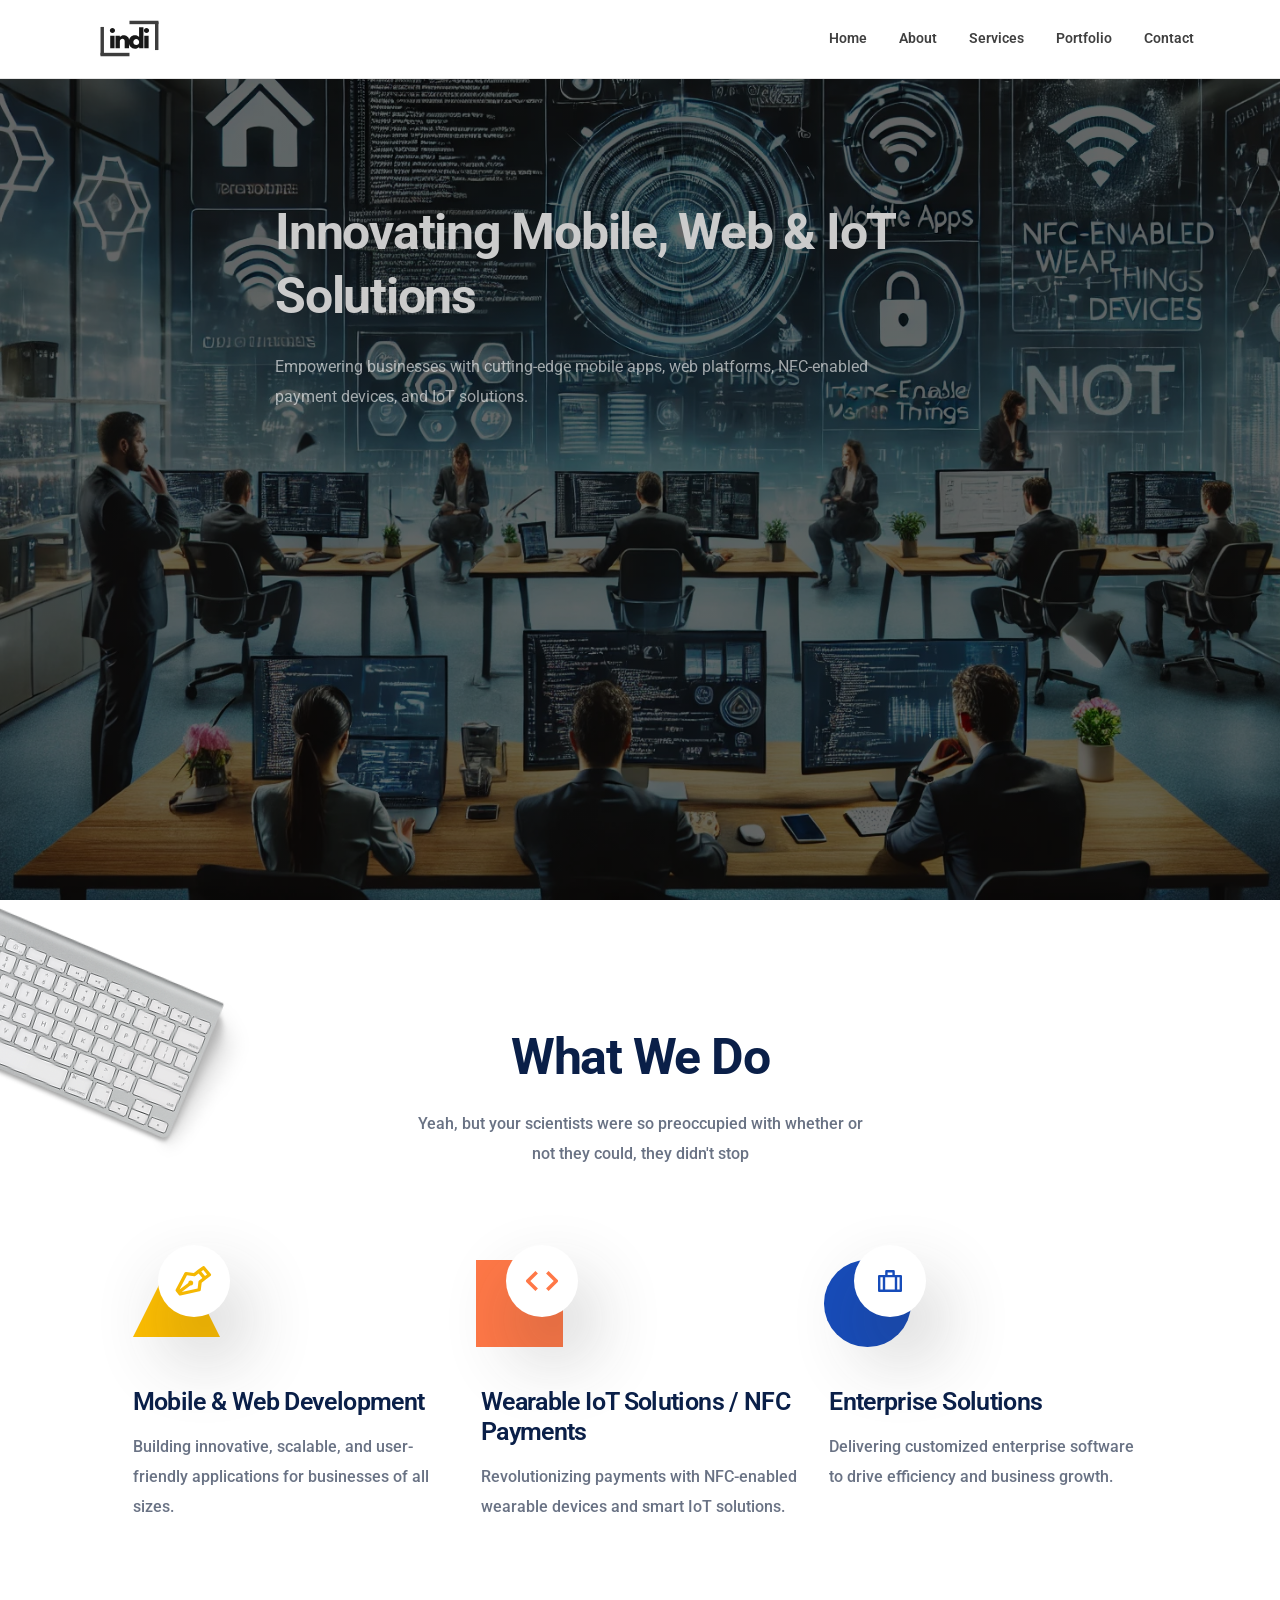
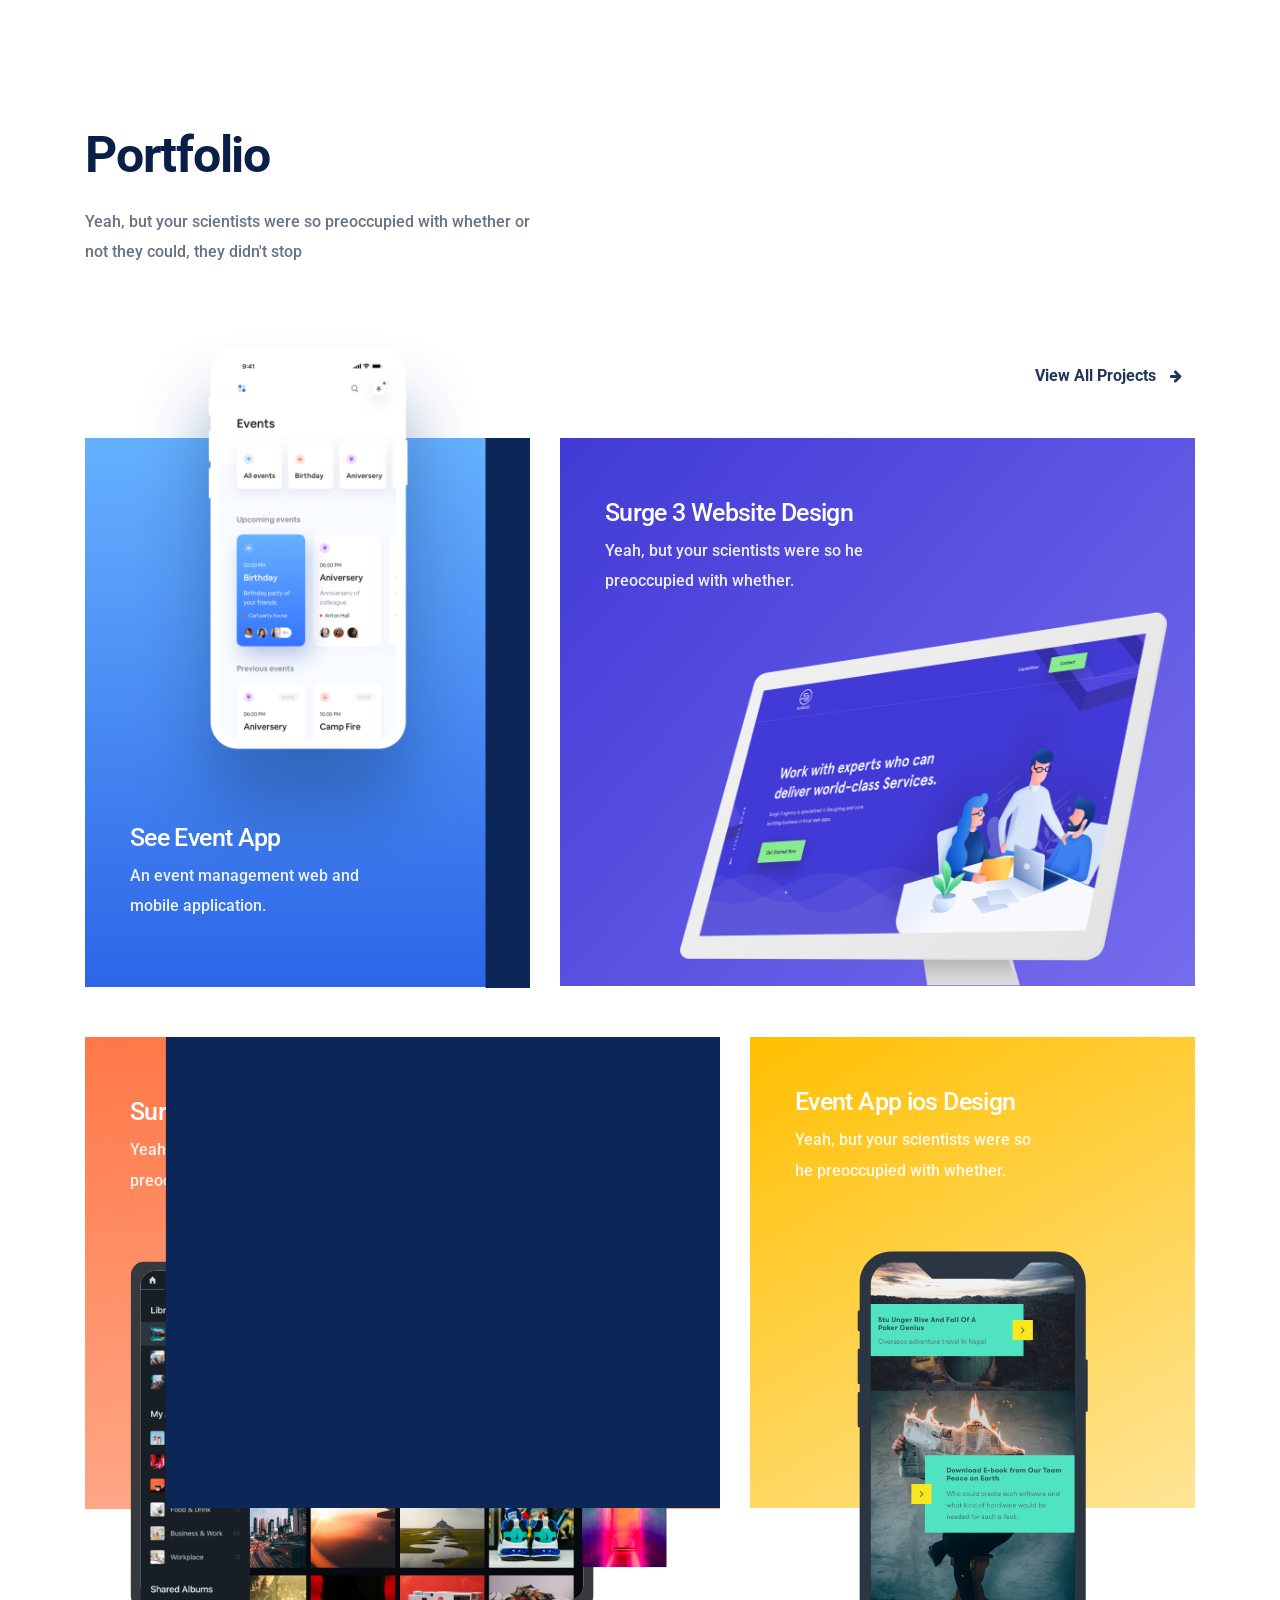
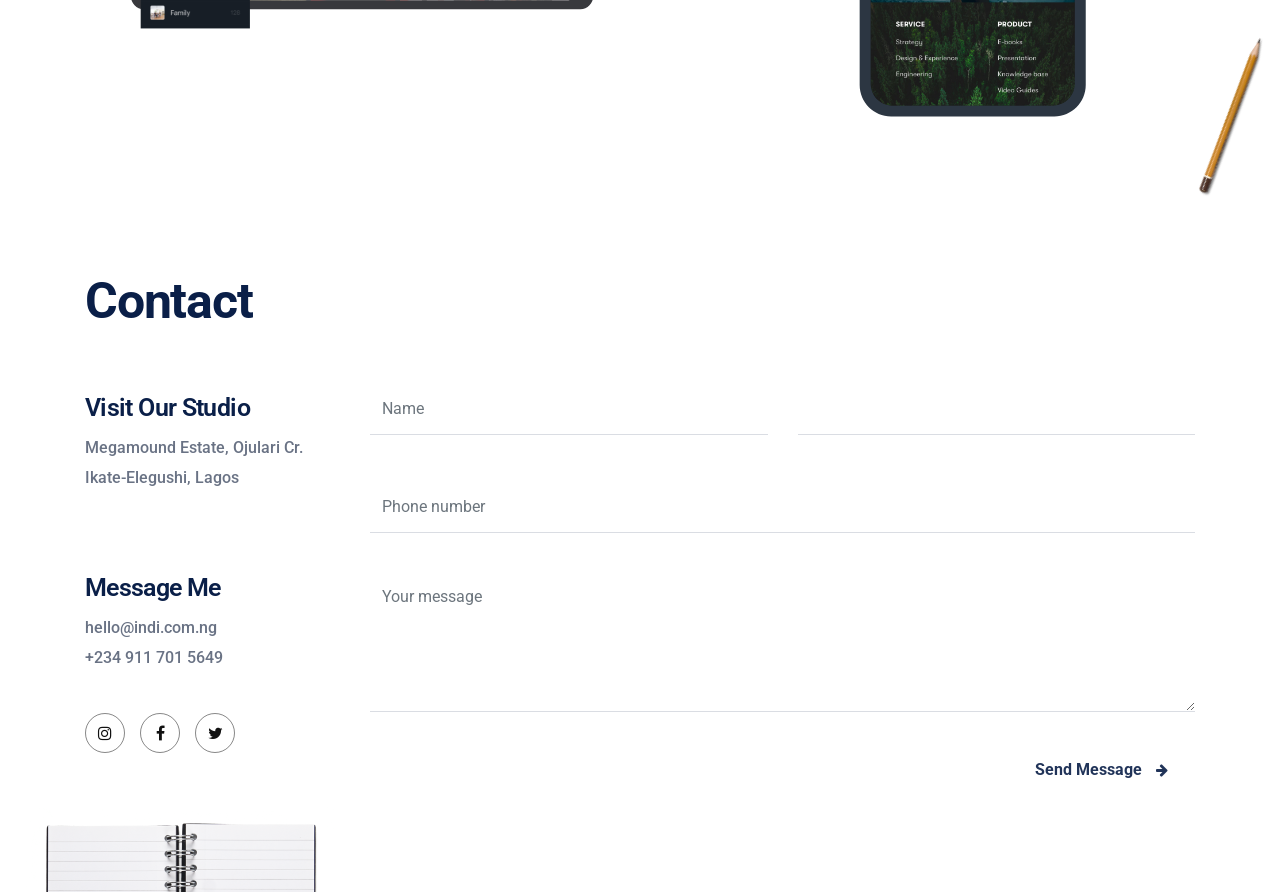
==== commit 579faee2: "new" ====
--- a/index.html
+++ b/index.html
@@ -257,7 +257,7 @@
                     <div class="contact-name second">
                         <h5>Message Me</h5>
                         <p>hello@indi.com.ng<br>
-                            +2347063929966</p>
+                            +234 911 701 5649</p>
                     </div> 
                     <div class="contact-social">
                         <ul class="list-unstyled">
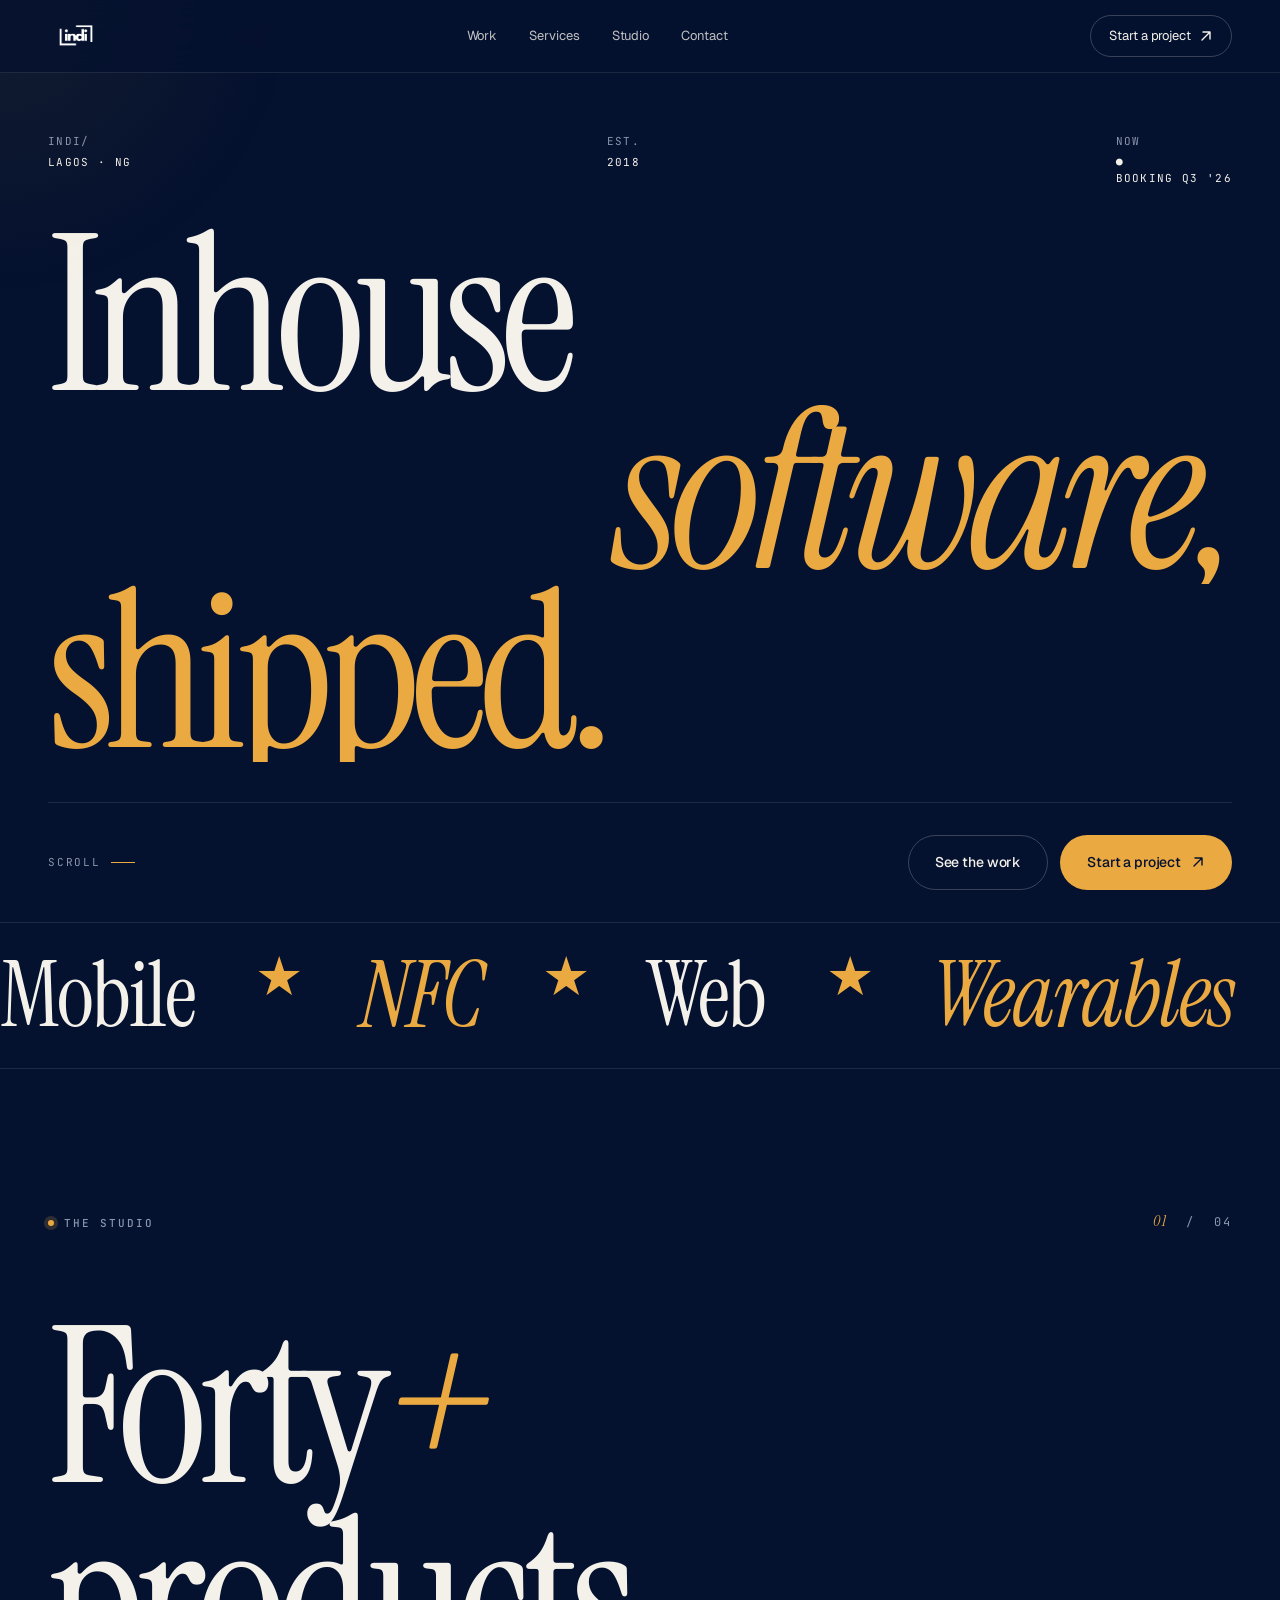
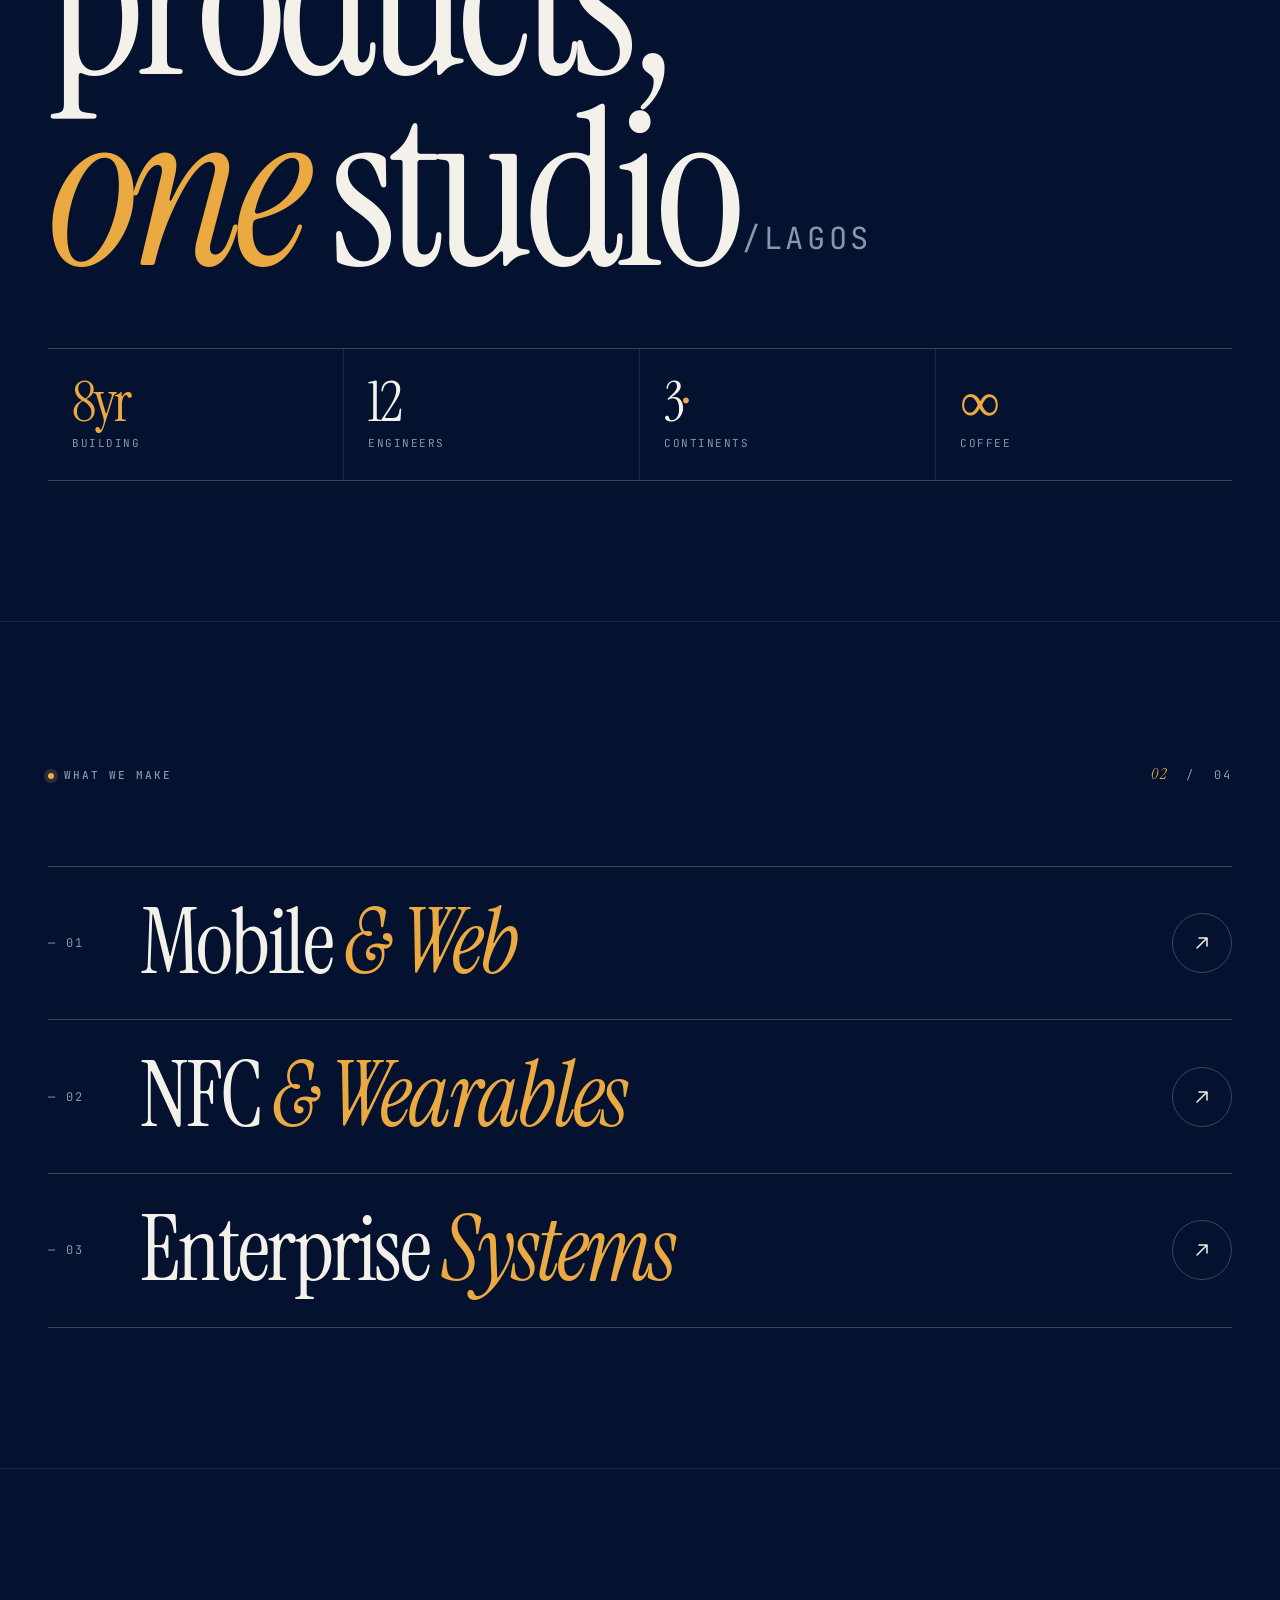
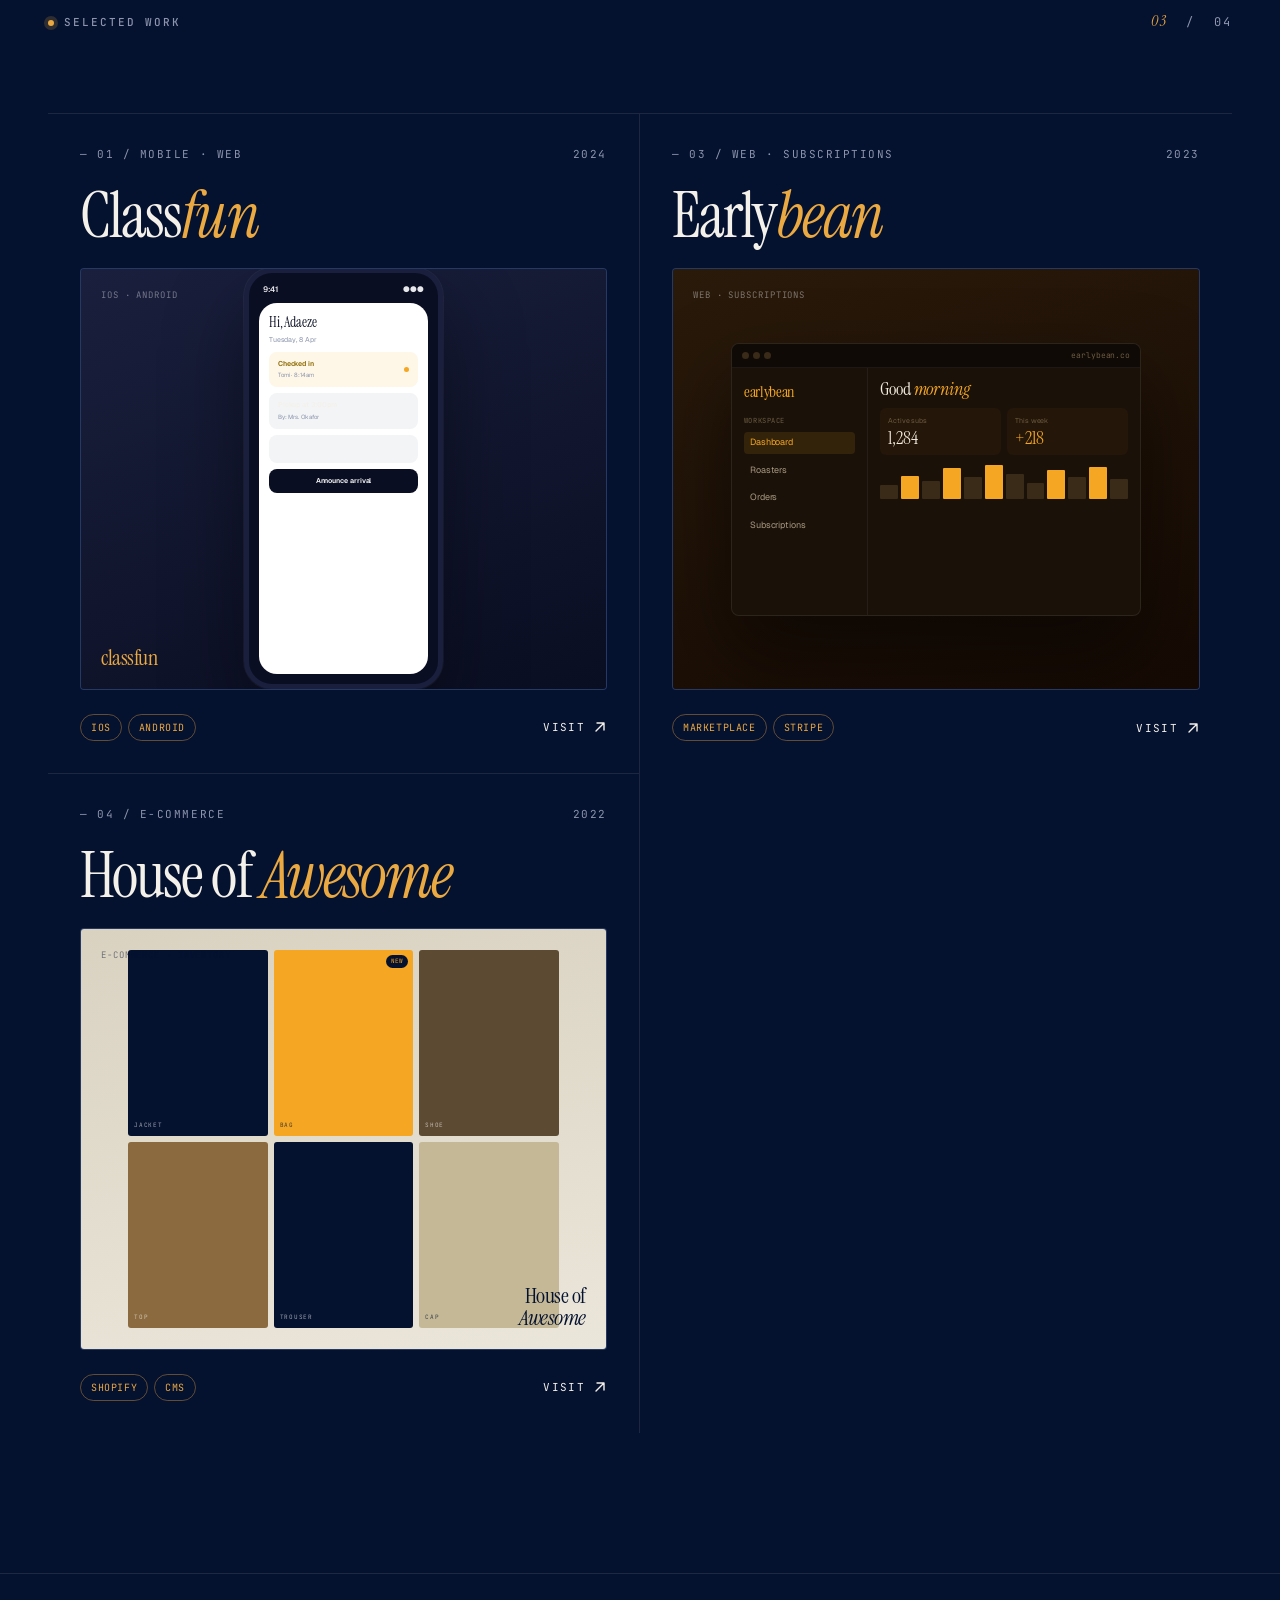
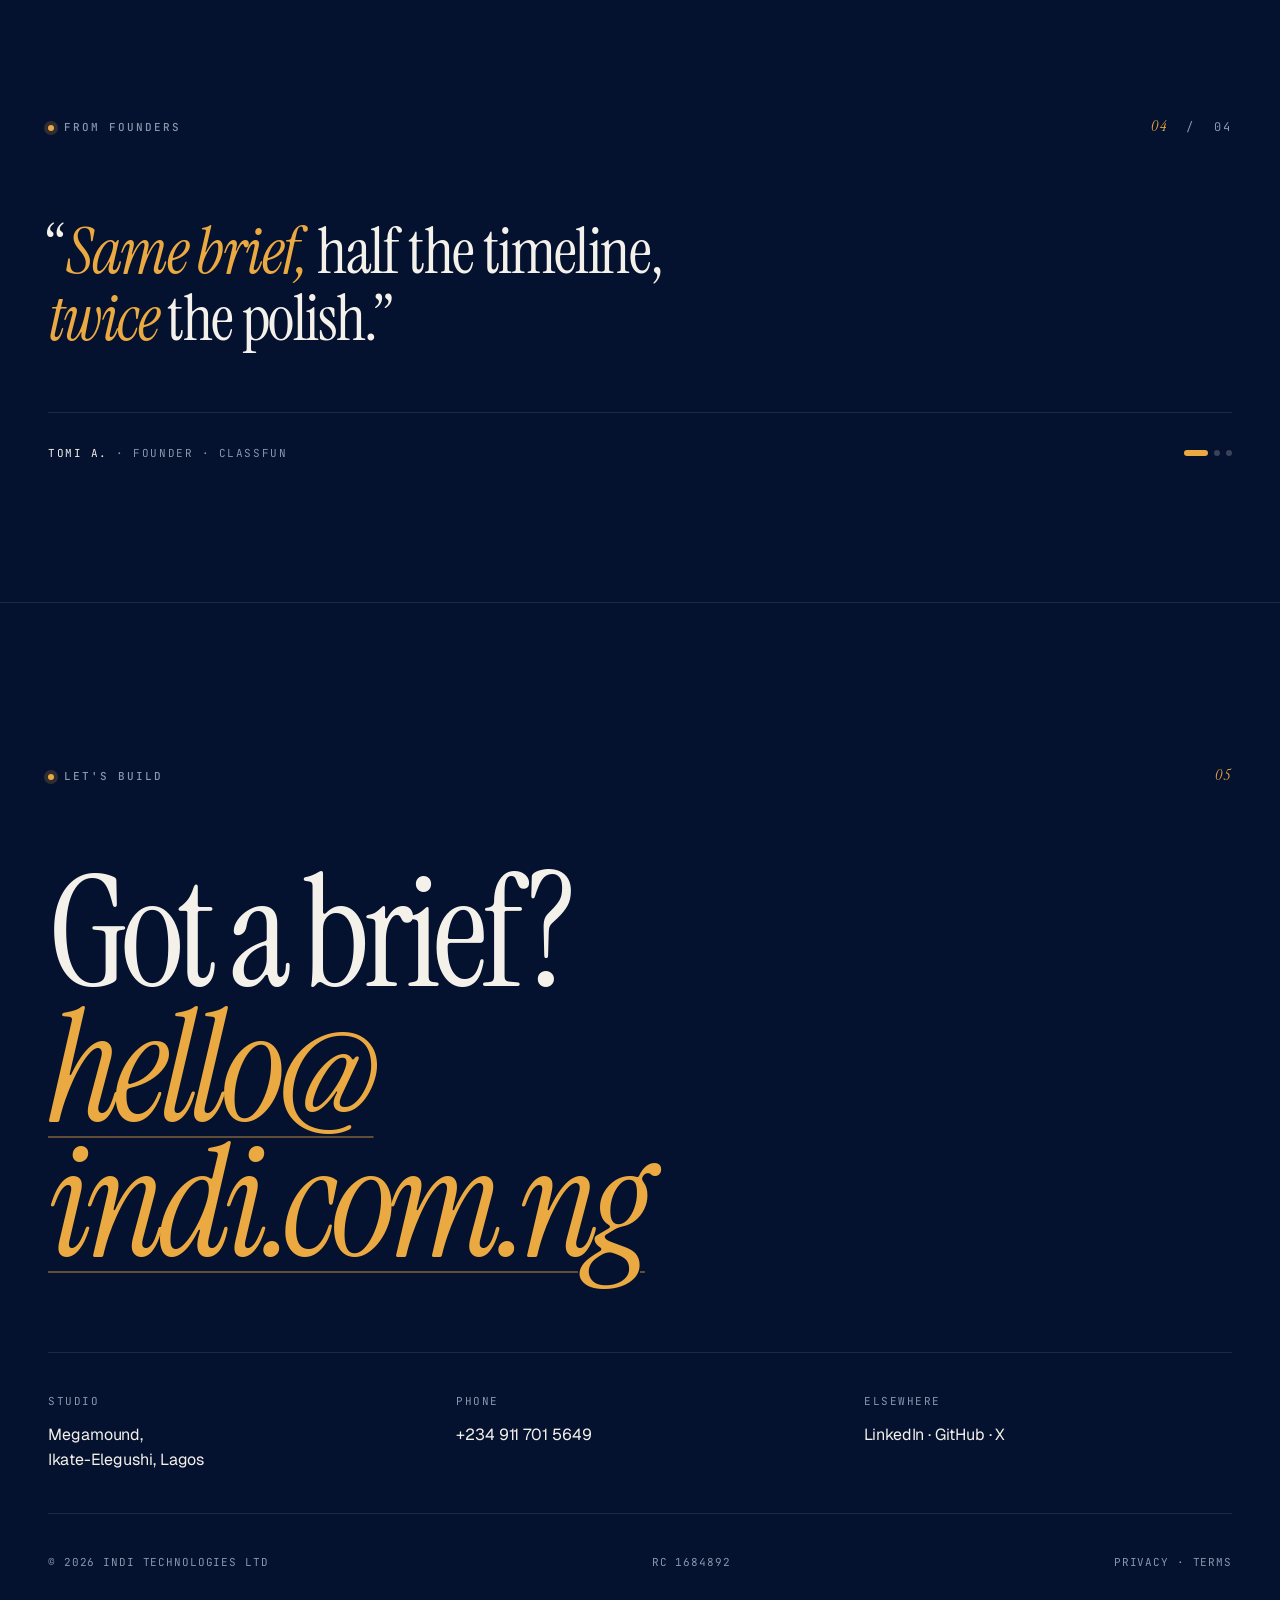
==== commit 93317924: "Redesign indi website with premium studio aesthetic Complete visual overhaul of index.html replacing" ====
--- a/index.html
+++ b/index.html
@@ -1,361 +1,511 @@
-<!doctype html> 
-<html lang="zxx">  
+<!doctype html>
+<html lang="en">
 <head>
-    <title> INDI Technologies </title>
-    <!-- Required meta tags -->
-    <meta charset="utf-8">
-    <meta http-equiv="X-UA-Compatible" content="IE=edge">
-    <meta name="description" content="" />
-    <meta name="keywords" content=" " />
-    <meta name="developer" content="Ari Tamunomiebi"> 
-    <meta name="viewport" content="width=device-width, initial-scale=1, shrink-to-fit=no">
-    
-    <!-- FAV AND ICONS   --> 
-    <link rel="shortcut icon" href="assets/images/favicon.ico">
-    <link rel="shortcut icon" href="assets/images/apple-icon.png">
-    <link rel="shortcut icon" sizes="72x72" href="assets/images/apple-icon-72x72.png">
-    <link rel="shortcut icon" sizes="114x114" href="assets/images/apple-icon-114x114.png">
-    
-    <!-- Font-->
-    <link href="https://fonts.googleapis.com/css?family=Roboto&display=swap" rel="stylesheet">
-    <!-- Font Awesome -->
-    <link rel="stylesheet" href="assets/icons/font-awesome-4.7.0/css/font-awesome.min.css">
-    <link rel="stylesheet" href="assets/icofont/icofont.min.css">
-    <!-- Bootstrap CSS -->
-    <link rel="stylesheet" href="assets/plugins/css/bootstrap.min.css">
-    <!-- Owl Carousel CSS-->
-    <link rel="stylesheet" href="assets/plugins/css/owl.css">
-    <!-- Fancybox-->
-    <link rel="stylesheet" href="assets/plugins/css/jquery.fancybox.min.css">
-    <!-- Anime CSS-->
-    <link rel="stylesheet" href="assets/plugins/css/revealer.css">        
-    <!-- Aos CSS-->        
-    <link rel="stylesheet" href="assets/plugins/css/aos.css">       
-    <!-- Animate CSS-->       
-    <link rel="stylesheet" href="assets/plugins/css/animate.css"> 
-    <!-- Custom CSS-->
-    <link rel="stylesheet" href="assets/css/styles.css">
-    <!-- Responsive -->
-    <link rel="stylesheet" href="assets/css/responsive.css">
-
-    <link rel="apple-touch-icon" sizes="180x180" href="assets/favicon/apple-touch-icon.png">
-    <link rel="icon" type="image/png" sizes="32x32" href="assets/favicon/favicon-32x32.png">
-    <link rel="icon" type="image/png" sizes="16x16" href="assets/favicon/favicon-16x16.png">
-    <link rel="manifest" href="assets/favicon/site.webmanifest">
-    
+<meta charset="utf-8" />
+<meta name="viewport" content="width=device-width, initial-scale=1" />
+<title>indi — In-house software, shipped.</title>
+<meta name="description" content="Indi is a technology company that specializes in building in-house tech products and providing tech services for businesses." />
+<link rel="shortcut icon" href="assets/favicon/favicon-32x32.png" />
+<link rel="apple-touch-icon" sizes="180x180" href="assets/favicon/apple-touch-icon.png" />
+<link rel="icon" type="image/png" sizes="32x32" href="assets/favicon/favicon-32x32.png" />
+<link rel="icon" type="image/png" sizes="16x16" href="assets/favicon/favicon-16x16.png" />
+<link rel="manifest" href="assets/favicon/site.webmanifest" />
+<link rel="preconnect" href="https://fonts.googleapis.com" />
+<link rel="preconnect" href="https://fonts.gstatic.com" crossorigin />
+<link href="https://fonts.googleapis.com/css2?family=Geist:wght@300;400;500;600&family=Instrument+Serif:ital@0;1&family=JetBrains+Mono:wght@400;500&display=swap" rel="stylesheet" />
+<link rel="stylesheet" href="assets/css/indi-redesign.css" />
 </head>
-<body class="black-bg body-2" >
-    <!--
-    ===================
-        NAVIGATION
-    ===================
-    -->
-    <header class="black-bg mh-header nav-scroll fixed-top mh-xss-mobile-nav" id="zb-header">
-        <div class="overlay"></div>
-        <div class="container">
-            <div class="row">
-                <nav class="navbar navbar-expand-lg mh-nav nav-btn">
-                    <a class="navbar-brand" href="index.html"><img src="assets/images/logo.svg" alt="" class="img-fluid"></a>
-                    <button class="navbar-toggler" type="button" data-toggle="collapse" data-target="#navbarSupportedContent" 
-                        aria-controls="navbarSupportedContent" aria-expanded="false" aria-label="Toggle navigation">
-                        <span class="navbar-toggler-icon icon">
-                            <i class="fa fa-bars"></i>
-                        </span>
-                    </button>                    
-                    <div class="collapse navbar-collapse" id="navbarSupportedContent">
-                        <ul class="navbar-nav mr-0 ml-auto">
-                            <li class="nav-item">
-                                <a class="nav-link" href="#ev-home">Home</a>
-                            </li>                         
-                            <li class="nav-item">
-                                <a class="nav-link" href="#0">About</a>
-                            </li>
-                            <li class="nav-item">
-                                <a class="nav-link " href="#service">Services</a>
-                            </li>
-                            <li class="nav-item"> 
-                                <a class="nav-link" href="#portfolio">Portfolio</a>
-                            </li>                                                            
-                            <li class="nav-item">
-                                <a class="nav-link" href="#contact">Contact</a>
-                            </li>                
-                        </ul>
+<body>
+
+<!-- Curtain reveal -->
+<div id="curtain"><span class="curtain-wordmark">in<em>di</em></span></div>
+
+<!-- Cursor spotlight -->
+<div id="cursor-spotlight"></div>
+
+<!-- Scroll progress bar -->
+<div id="scroll-bar"></div>
+
+<!-- NAV -->
+<nav class="nav" id="zb-header">
+  <div class="shell nav-row">
+    <a href="#top" class="nav-logo" aria-label="indi home">
+      <img src="assets/images/indi-logo.png" alt="indi" class="nav-logo-img" />
+    </a>
+    <div class="nav-links">
+      <a href="#work">Work</a>
+      <a href="#services">Services</a>
+      <a href="#about">Studio</a>
+      <a href="#contact">Contact</a>
+    </div>
+    <a href="#contact" class="nav-cta">Start a project
+      <svg class="arrow" width="14" height="14" viewBox="0 0 14 14" fill="none">
+        <path d="M3 11L11 3M11 3H4M11 3V10" stroke="currentColor" stroke-width="1.4" stroke-linecap="round" stroke-linejoin="round"/>
+      </svg>
+    </a>
+    <button class="nav-burger" aria-label="Menu" aria-expanded="false" id="navBurger">
+      <span></span><span></span>
+    </button>
+  </div>
+  <div class="nav-mobile" id="navMobile">
+    <a href="#work">Work</a>
+    <a href="#services">Services</a>
+    <a href="#about">Studio</a>
+    <a href="#contact">Contact</a>
+  </div>
+</nav>
+
+<!-- HERO -->
+<header class="hero" id="top">
+  <div class="shell">
+    <div class="hero-meta">
+      <div class="meta-item">indi/<br /><span>Lagos · NG</span></div>
+      <div class="meta-item">Est.<br /><span>2018</span></div>
+      <div class="meta-item">Now<br /><span><span class="meta-dot">●</span> Booking Q3 '26</span></div>
+    </div>
+
+    <h1 class="hero-mega">
+      <span class="row"><span class="word">In&shy;house</span></span>
+      <span class="row hero-row-2"><span class="word"><em>software,</em></span></span>
+      <span class="row hero-row-3"><span class="word lead">shipped.</span></span>
+    </h1>
+
+    <div class="hero-foot">
+      <div class="scroll-cue"><span>Scroll</span> <span class="arr"></span></div>
+      <div class="hero-ctas">
+        <a href="#work" class="btn btn-ghost">See the work</a>
+        <a href="#contact" class="btn btn-primary">Start a project
+          <svg class="arrow" width="14" height="14" viewBox="0 0 14 14" fill="none">
+            <path d="M3 11L11 3M11 3H4M11 3V10" stroke="currentColor" stroke-width="1.4" stroke-linecap="round" stroke-linejoin="round"/>
+          </svg>
+        </a>
+      </div>
+    </div>
+  </div>
+
+  <div class="marquee">
+    <div class="marquee-track">
+      <span>Mobile</span><span class="star">&#9733;</span>
+      <span><em>NFC</em></span><span class="star">&#9733;</span>
+      <span>Web</span><span class="star">&#9733;</span>
+      <span><em>Wearables</em></span><span class="star">&#9733;</span>
+      <span>Enterprise</span><span class="star">&#9733;</span>
+      <span><em>IoT</em></span><span class="star">&#9733;</span>
+      <span>Payments</span><span class="star">&#9733;</span>
+      <span>Mobile</span><span class="star">&#9733;</span>
+      <span><em>NFC</em></span><span class="star">&#9733;</span>
+      <span>Web</span><span class="star">&#9733;</span>
+      <span><em>Wearables</em></span><span class="star">&#9733;</span>
+      <span>Enterprise</span><span class="star">&#9733;</span>
+      <span><em>IoT</em></span><span class="star">&#9733;</span>
+      <span>Payments</span><span class="star">&#9733;</span>
+    </div>
+  </div>
+</header>
+
+<!-- ABOUT -->
+<section id="about" class="section">
+  <div class="shell">
+    <div class="section-head reveal">
+      <span class="eyebrow"><span class="dot"></span>The studio</span>
+      <span class="num"><span class="gold">01</span> &nbsp;/&nbsp; 04</span>
+    </div>
+
+    <div class="about-bignum reveal reveal-delay-1">
+      Forty<em>+</em><br />
+      products,<br />
+      <em>one</em> studio<span class="small">/lagos</span>
+    </div>
+
+    <div class="about-strip reveal reveal-delay-2">
+      <div class="cell">
+        <div class="k"><span class="gold" data-count="8" data-suffix="yr">8yr</span></div>
+        <div class="v">Building</div>
+      </div>
+      <div class="cell">
+        <div class="k" data-count="12" data-suffix="">12</div>
+        <div class="v">Engineers</div>
+      </div>
+      <div class="cell">
+        <div class="k"><span data-count="3" data-suffix="">3</span><span class="gold">·</span></div>
+        <div class="v">Continents</div>
+      </div>
+      <div class="cell">
+        <div class="k"><span class="gold">&#8734;</span></div>
+        <div class="v">Coffee</div>
+      </div>
+    </div>
+  </div>
+</section>
+
+<!-- SERVICES -->
+<section id="services" class="section">
+  <div class="shell">
+    <div class="section-head reveal">
+      <span class="eyebrow"><span class="dot"></span>What we make</span>
+      <span class="num"><span class="gold">02</span> &nbsp;/&nbsp; 04</span>
+    </div>
+    <div class="svc-list reveal reveal-delay-1">
+      <a class="svc-row" href="#contact">
+        <div class="svc-num">— 01</div>
+        <div class="svc-title">Mobile <em>&amp; Web</em></div>
+        <div class="svc-arrow">
+          <svg width="20" height="20" viewBox="0 0 20 20" fill="none">
+            <path d="M5 15L15 5M15 5H7M15 5V13" stroke="currentColor" stroke-width="1.5" stroke-linecap="round" stroke-linejoin="round"/>
+          </svg>
+        </div>
+      </a>
+      <a class="svc-row" href="#contact">
+        <div class="svc-num">— 02</div>
+        <div class="svc-title">NFC <em>&amp; Wearables</em></div>
+        <div class="svc-arrow">
+          <svg width="20" height="20" viewBox="0 0 20 20" fill="none">
+            <path d="M5 15L15 5M15 5H7M15 5V13" stroke="currentColor" stroke-width="1.5" stroke-linecap="round" stroke-linejoin="round"/>
+          </svg>
+        </div>
+      </a>
+      <a class="svc-row" href="#contact">
+        <div class="svc-num">— 03</div>
+        <div class="svc-title">Enterprise <em>Systems</em></div>
+        <div class="svc-arrow">
+          <svg width="20" height="20" viewBox="0 0 20 20" fill="none">
+            <path d="M5 15L15 5M15 5H7M15 5V13" stroke="currentColor" stroke-width="1.5" stroke-linecap="round" stroke-linejoin="round"/>
+          </svg>
+        </div>
+      </a>
+    </div>
+  </div>
+</section>
+
+<!-- PORTFOLIO -->
+<section id="work" class="section">
+  <div class="shell">
+    <div class="section-head reveal">
+      <span class="eyebrow"><span class="dot"></span>Selected work</span>
+      <span class="num"><span class="gold">03</span> &nbsp;/&nbsp; 04</span>
+    </div>
+  </div>
+  <div class="shell">
+    <div class="case-reel">
+
+      <!-- Classfun -->
+      <a class="case-card reveal" href="https://useclassfun.com" target="_blank" rel="noreferrer">
+        <div class="case-meta-row">
+          <span>— 01 / Mobile · Web</span>
+          <span>2024</span>
+        </div>
+        <div class="case-name">Class<em>fun</em></div>
+        <div class="case-visual-wrap">
+          <div class="case-visual case-visual--classfun">
+            <div class="cv-phone">
+              <div class="cv-phone-bar">
+                <span>9:41</span><span>●●●</span>
+              </div>
+              <div class="cv-phone-screen">
+                <div class="cv-phone-greeting">Hi, Adaeze</div>
+                <div class="cv-phone-date">Tuesday, 8 Apr</div>
+                <div class="cv-card cv-card--amber">
+                  <div>
+                    <div class="cv-label-sm cv-label--amber">Checked in</div>
+                    <div class="cv-sub">Tomi · 8:14am</div>
+                  </div>
+                  <div class="cv-dot"></div>
+                </div>
+                <div class="cv-card cv-card--grey">
+                  <div class="cv-label-sm">Pickup at 3:00pm</div>
+                  <div class="cv-sub">By: Mrs. Okafor</div>
+                </div>
+                <div class="cv-card cv-card--grey cv-card--empty"></div>
+                <div class="cv-card cv-card--dark">Announce arrival</div>
+              </div>
+            </div>
+            <div class="cv-corner-label">iOS · Android</div>
+            <div class="cv-bottom-label" style="color:var(--gold)">classfun</div>
+          </div>
+        </div>
+        <div class="case-foot">
+          <div class="case-pills">
+            <span class="case-pill">iOS</span>
+            <span class="case-pill">Android</span>
+          </div>
+          <span class="case-link">Visit
+            <svg class="arrow" width="14" height="14" viewBox="0 0 14 14" fill="none">
+              <path d="M3 11L11 3M11 3H4M11 3V10" stroke="currentColor" stroke-width="1.4" stroke-linecap="round" stroke-linejoin="round"/>
+            </svg>
+          </span>
+        </div>
+      </a>
+
+      <!-- GlobalTravel -->
+      <!-- <a class="case-card reveal reveal-delay-1" href="https://www.globaltravelwallet.com" target="_blank" rel="noreferrer">
+        <div class="case-meta-row">
+          <span>— 02 / NFC · Mobile</span>
+          <span>2025</span>
+        </div>
+        <div class="case-name">Global<em>Travel</em></div>
+        <div class="case-visual-wrap">
+          <div class="case-visual case-visual--travel">
+            <div class="cv-cards">
+              <div class="cv-card-behind"></div>
+              <div class="cv-card-front">
+                <div class="cv-card-front-top">
+                  <span class="cv-card-brand">global<em>travel</em></span>
+                  <div class="cv-chip"></div>
+                </div>
+                <div class="cv-card-front-bot">
+                  <div class="cv-card-num">•••• 4218</div>
+                  <div class="cv-card-currencies">NGN · USD · GBP · EUR</div>
+                </div>
+              </div>
+            </div>
+            <div class="cv-corner-label">Multi-currency · NFC</div>
+            <div class="cv-bottom-label cv-bottom-label--right">global<em>travel</em><br /><span style="font-size:0.55em;opacity:0.5;font-style:normal">wallet</span></div>
+          </div>
+        </div>
+        <div class="case-foot">
+          <div class="case-pills">
+            <span class="case-pill">Multi-currency</span>
+            <span class="case-pill">NFC</span>
+          </div>
+          <span class="case-link">Visit
+            <svg class="arrow" width="14" height="14" viewBox="0 0 14 14" fill="none">
+              <path d="M3 11L11 3M11 3H4M11 3V10" stroke="currentColor" stroke-width="1.4" stroke-linecap="round" stroke-linejoin="round"/>
+            </svg>
+          </span>
+        </div>
+      </a> -->
+
+      <!-- Earlybean -->
+      <a class="case-card reveal reveal-delay-2" href="https://earlybean.co" target="_blank" rel="noreferrer">
+        <div class="case-meta-row">
+          <span>— 03 / Web · Subscriptions</span>
+          <span>2023</span>
+        </div>
+        <div class="case-name">Early<em>bean</em></div>
+        <div class="case-visual-wrap">
+          <div class="case-visual case-visual--earlybean">
+            <div class="cv-browser">
+              <div class="cv-browser-bar">
+                <div class="cv-browser-dots"><span></span><span></span><span></span></div>
+                <div class="cv-browser-url">earlybean.co</div>
+              </div>
+              <div class="cv-browser-content">
+                <div class="cv-browser-sidebar">
+                  <div class="cv-sidebar-logo">earlybean</div>
+                  <div class="cv-sidebar-label">WORKSPACE</div>
+                  <div class="cv-sidebar-link cv-sidebar-link--active">Dashboard</div>
+                  <div class="cv-sidebar-link">Roasters</div>
+                  <div class="cv-sidebar-link">Orders</div>
+                  <div class="cv-sidebar-link">Subscriptions</div>
+                </div>
+                <div class="cv-browser-main">
+                  <div class="cv-browser-greeting">Good <em>morning</em></div>
+                  <div class="cv-stat-grid">
+                    <div class="cv-stat">
+                      <div class="cv-stat-label">Active subs</div>
+                      <div class="cv-stat-val">1,284</div>
                     </div>
-                </nav>
+                    <div class="cv-stat">
+                      <div class="cv-stat-label">This week</div>
+                      <div class="cv-stat-val cv-stat-val--gold">+218</div>
+                    </div>
+                  </div>
+                  <div class="cv-bars">
+                    <div class="cv-bar" style="height:40%"></div>
+                    <div class="cv-bar cv-bar--gold" style="height:65%"></div>
+                    <div class="cv-bar" style="height:50%"></div>
+                    <div class="cv-bar cv-bar--gold" style="height:85%"></div>
+                    <div class="cv-bar" style="height:60%"></div>
+                    <div class="cv-bar cv-bar--gold" style="height:95%"></div>
+                    <div class="cv-bar" style="height:70%"></div>
+                    <div class="cv-bar" style="height:45%"></div>
+                    <div class="cv-bar cv-bar--gold" style="height:80%"></div>
+                    <div class="cv-bar" style="height:60%"></div>
+                    <div class="cv-bar cv-bar--gold" style="height:90%"></div>
+                    <div class="cv-bar" style="height:55%"></div>
+                  </div>
+                </div>
+              </div>
             </div>
-        </div>
-    </header>
-    <!--
-    ==============
-        HOME 
-    ==============
-    -->
-    <section class="section relative ev-home resume-home" id="ev-home" style="background-image: linear-gradient(rgba(0, 0, 0, 0.6), rgba(0, 0, 0, 0.6)), url(assets/images/bg.webp); background-size: cover; background-position: center center;">                  
-        <div class="container zindex">
-            <div class="section-separator">
-                <div class="row">
-                    <div class="col-md-8 mx-auto">
-                        <div class="resume-inner wow fadeInUp">
-                            <h1 class="title-font sm:text-4xl text-3xl mb-4 font-medium">Innovating Mobile, Web &amp; IoT
-                                Solutions</h1>
-                            <p class="mb-8 leading-relaxed" style="color: white;">Empowering businesses with cutting-edge mobile apps, web platforms, NFC-enabled
-                                payment devices, and IoT solutions.</p>
-                        </div>
-                    </div>
-                </div>
+            <div class="cv-corner-label">Web · Subscriptions</div>
+          </div>
+        </div>
+        <div class="case-foot">
+          <div class="case-pills">
+            <span class="case-pill">Marketplace</span>
+            <span class="case-pill">Stripe</span>
+          </div>
+          <span class="case-link">Visit
+            <svg class="arrow" width="14" height="14" viewBox="0 0 14 14" fill="none">
+              <path d="M3 11L11 3M11 3H4M11 3V10" stroke="currentColor" stroke-width="1.4" stroke-linecap="round" stroke-linejoin="round"/>
+            </svg>
+          </span>
+        </div>
+      </a>
+
+      <!-- House of Awesome -->
+      <a class="case-card reveal reveal-delay-3" href="https://houseofawesome.com.ng" target="_blank" rel="noreferrer">
+        <div class="case-meta-row">
+          <span>— 04 / E-commerce</span>
+          <span>2022</span>
+        </div>
+        <div class="case-name">House of <em>Awesome</em></div>
+        <div class="case-visual-wrap">
+          <div class="case-visual case-visual--hoa">
+            <div class="cv-product-grid">
+              <div class="cv-product" style="background:#04112f"><span class="cv-product-label">JACKET</span></div>
+              <div class="cv-product" style="background:#F5A623">
+                <span class="cv-product-badge">NEW</span>
+                <span class="cv-product-label cv-product-label--dark">BAG</span>
+              </div>
+              <div class="cv-product" style="background:#5d4a32"><span class="cv-product-label">SHOE</span></div>
+              <div class="cv-product" style="background:#8a6a3e"><span class="cv-product-label">TOP</span></div>
+              <div class="cv-product" style="background:#04112f"><span class="cv-product-label">TROUSER</span></div>
+              <div class="cv-product" style="background:#c4b896"><span class="cv-product-label cv-product-label--dark">CAP</span></div>
             </div>
-        </div>
-    </section> 
-    <!--
-    ================
-        WHAT I DO 
-    ================
-    -->    
-    <section class="section-padding relative resume-do" id="service">  
-        <div class="container">
-            <div class="row">
-                <div class="col-md-5 mx-auto">
-                    <div class="resume-title text-center wow fadeInUp" data-wow-duration=".9s" data-wow-delay=".1s">
-                        <h1>What We Do</h1>
-                        <p>Yeah, but your scientists were so preoccupied with whether or not they could, they didn't stop</p>
-                    </div>
-                </div>
-                <div class="col-md-11 mx-auto">
-                    <div class="resume-do-inner section-separator">
-                        <div class="row">
-                            <div class="col-md-4">
-                                <div class="do-inner wow fadeInUp" data-wow-duration=".9s" data-wow-delay=".13s">
-                                    <div class="do_icon">
-                                        <img src="assets/images/do-1.svg" alt="" class="img-fluid">
-                                        <div class="do-icon-s">
-                                            <img src="assets/images/do-s-1.svg" alt="" class="img-fluid">
-                                        </div>
-                                    </div>
-                                    <h3>Mobile & Web Development</h3>
-                                    <p>Building innovative, scalable, and user-friendly applications for businesses of all sizes.</p>
-                                </div>
-                            </div>
-                            <div class="col-md-4">
-                                <div class="do-inner wow fadeInUp" data-wow-duration=".9s" data-wow-delay=".13s">
-                                    <div class="do_icon">
-                                        <img src="assets/images/do-2.svg" alt="" class="img-fluid">
-                                        <div class="do-icon-s-2">
-                                            <img src="assets/images/do-s-2.svg" alt="" class="img-fluid">
-                                        </div>                                        
-                                    </div>
-                                    <h3>Wearable IoT Solutions / NFC Payments</h3>
-                                    <p>Revolutionizing payments with NFC-enabled wearable devices and smart IoT solutions.</p>
-                                </div>                                
-                            </div>
-                            <div class="col-md-4">
-                                <div class="do-inner wow fadeInUp" data-wow-duration=".9s" data-wow-delay=".13s">
-                                    <div class="do_icon">
-                                        <img src="assets/images/do-3.svg" alt="" class="img-fluid">
-                                        <div class="do-icon-s-3">
-                                            <img src="assets/images/do-s-3.svg" alt="" class="img-fluid">
-                                        </div>                                          
-                                    </div>
-                                    <h3>Enterprise Solutions</h3>
-                                    <p>Delivering customized enterprise software to drive efficiency and business growth.</p>
-                                </div>                                
-                            </div>
-                        </div>
-                    </div>
-                </div>
-            </div>
-        </div>
-        <div class="keyboard-shape wow fadeInLeft" data-wow-duration=".9s" data-wow-delay=".1s">
-            <img src="assets/images/keyboard.svg" class="img-fluid" alt="">
-        </div> 
-    </section>
-    <!--
-    =====================
-        PORTFOLIO AREA 
-    ====================
-    -->   
-    <section class="res-portfolio relative" id="portfolio">
-        <div class="container">
-            <div class="row">
-                <div class="col-md-5">
-                    <div class="resume-title wow fadeInUp" data-wow-duration=".9s" data-wow-delay=".13s">
-                        <h1>Portfolio</h1>
-                        <p>Yeah, but your scientists were so preoccupied with whether or not they could, they didn't stop</p>
-                    </div>
-                </div>
-                <div class="col-md-12 mt_150">
-                    <div class="row">
-                        <div class="col-md-3 ml-auto">
-                            <div class="btn-main btn-project wow fadeInUp" data-wow-duration=".9s" data-wow-delay=".1s">
-                                <a href="out-portfolio.html" class="btn-all">View All Projects <i class="fa fa-arrow-right"></i></a>
-                            </div>
-                        </div>
-                    </div>
-                    <div class="row">
-                        <div class="col-md-5">
-                            <div class="resume-item-1 wow fadeInUp" data-wow-duration=".9s" data-wow-delay=".1s" id="rev">
-                                <div class="resume-img wow fadeInUp" data-wow-duration=".9s" data-wow-delay=".8s">
-                                    <img src="assets/images/mobile-22-2x.png" alt="" class="img-fluid">  
-                                </div>          
-                                <h5>See Event App</h5>
-                                <p>An event management web and mobile application.</p>
-                            </div>
-                        </div>
-                        <div class="col-md-7">
-                            <div class="resume-item wow fadeInUp" data-wow-duration=".9s" data-wow-delay=".1s" id="rev-1">
-                                <h5>Surge 3 Website Design</h5>
-                                <p>Yeah, but your scientists were so he preoccupied with whether.</p>
-                                <img src="assets/images/imac-2x.png" alt="" class="img-fluid">
-                            </div>
-                        </div>                        
-                    </div>
-                </div>
-                <div class="col-md-12">
-                    <div class="row">
-                        <div class="col-md-7">
-                            <div class="resume-item-3 wow fadeInUp" data-wow-duration=".9s" data-wow-delay=".1s" id="rev-2">
-                                <h5>Surge 3 Website Design</h5>
-                                <p>Yeah, but your scientists were so he preoccupied with whether.</p>
-                                <img src="assets/images/web-2x.png" alt="" class="img-fluid wow fadeInUp" data-wow-duration=".9s" data-wow-delay=".8s">
-                            </div>
-                        </div>                         
-                        <div class="col-md-5">
-                            <div class="resume-item-4 wow fadeInUp" data-wow-duration=".9s" data-wow-delay=".1s" id="rev-3">         
-                                <h5>Event App ios Design</h5>
-                                <p>Yeah, but your scientists were so he preoccupied with whether.</p>
-                                <div class="resume-img">
-                                    <img src="assets/images/mobile-black-2x.png" alt="" class="img-fluid wow fadeInUp" data-wow-duration=".9s" data-wow-delay=".8s"> 
-                                </div>                                 
-                            </div>
-                        </div>                       
-                    </div>
-                </div>                
-            </div>
-        </div>
-        <div class="pen-shape">
-            <img src="assets/images/pen.svg" class="img-fluid" alt="">
-        </div>         
-    </section> 
-    <!--
-    ================
-        CONTACT US 
-    ================
-    -->
-    <section class="contact-us relative section-separator wow fadeInUp" data-wow-duration=".9s" data-wow-delay=".1s" id="contact">
-        <div class="container">
-            <div class="row">
-                <div class="col-md-12">
-                    <div class="resume-title">
-                        <h1>Contact</h1>
-                    </div>                    
-                </div>
-                <div class="col-md-3">
-                    <div class="contact-name">
-                        <h5>Visit Our Studio</h5>
-                        <p>Megamound Estate, Ojulari Cr. <br>
-                                Ikate-Elegushi, Lagos</p>
-                    </div>
-                    <div class="contact-name second">
-                        <h5>Message Me</h5>
-                        <p>hello@indi.com.ng<br>
-                            +234 911 701 5649</p>
-                    </div> 
-                    <div class="contact-social">
-                        <ul class="list-unstyled">
-                            <li><i class="fa fa-instagram"></i></li>
-                            <li><i class="fa fa-facebook-f"></i></li>
-                            <li><i class="fa fa-twitter"></i></li>
-                        </ul>
-                    </div>                   
-                </div>
-                <div class="col-md-9">
-                    <div class="row">
-                        <div class="col-md-6">
-                            <div class="form-group Custom_contact">
-                                <input type="text" class="form-control" id="exampleFormControlInput22" placeholder="Name">
-                            </div>
-                        </div>
-                        <div class="col-md-6">
-                            <div class="form-group Custom_contact">
-                                <input type="email" class="form-control" id="exampleFormControlInput23" placeholder="">
-                            </div>                            
-                        </div>
-                        <div class="col-md-12">
-                            <div class="form-group Custom_contact">
-                                <input type="text" class="form-control" id="exampleFormControlInput24" placeholder="Phone number">
-                            </div>                            
-                        </div> 
-                        <div class="col-md-12">
-                            <div class="form-group Custom_contact">
-                                <textarea class="form-control" id="exampleFormControlTextarea1" rows="5" placeholder="Your message"></textarea>                                
-                            </div>                            
-                        </div>  
-                        <div class="col-md-6">                          
-                        </div> 
-                        <div class="col-md-4 ml-auto">
-                            <div class="btn-main btn-project">
-                                <a href="#" class="btn-all">Send Message <i class="fa fa-arrow-right"></i></a>
-                            </div>
-                        </div>                                                                        
-                    </div>
-                </div>
-            </div>
-        </div>
-        <div class="diary-shape">
-            <img src="assets/images/notepad.svg" alt="" class="img-fluid">
-        </div>
-    </section>     
-
-    <!--
-    ==============
-    * JS Files *
-    ==============
-    -->
-
-    <!-- jQuery first, then Popper.js, then Bootstrap JS -->
-
-    <!-- jQuery -->
-    <script src="assets/plugins/js/jquery.min.js"></script>
-    <!-- popper -->
-    <script src="assets/plugins/js/popper.min.js"></script>
-    <!-- bootstrap -->
-    <script src="assets/plugins/js/bootstrap.min.js"></script>
-    <!-- waypoint  -->
-    <script src="assets/plugins/js/waypoints.min.js"></script>
-    <!-- owl carousel -->
-    <script src="assets/plugins/js/owl.carousel.js"></script>
-    <!-- validator -->
-    <script src="assets/plugins/js/validator.min.js"></script>
-    <!-- wow -->
-    <script src="assets/plugins/js/wow.min.js"></script>
-    <!-- jquery nav -->
-    <script src="assets/plugins/js/jquery.nav.js"></script>
-    <!-- Isotop -->
-    <script src="assets/plugins/js/isotope.pkgd.js"></script>
-    <script src="assets/plugins/js/packery-mode.pkgd.js"></script>
-    <!-- Fancybox js-->
-    <script src="assets/plugins/js/jquery.fancybox.min.js"></script>
-    <!-- AOS  -->
-    <script src="assets/plugins/js/aos.js"></script>
-    <script src="assets/plugins/js/wow.min.js"></script>
-    <script src="assets/plugins/js/TweenMax.min.js"></script>
-    <!-- Parallax -->
-    <script src="assets/plugins/js/simpleParallax.min.js"></script>
-    <script src="assets/plugins/js/typed.js"></script>
-    <!-- Scroll Effect -->    
-    <script src="assets/plugins/js/anime.min.js"></script>    
-    <script src="assets/plugins/js/scrollMonitor.js"></script>    
-    <script src="assets/plugins/js/scroll-effect.js"></script>  
-    <!-- Custom Scripts-->
-    <script src="assets/js/custom-scripts.js"></script>   
-    <script>      
-        new WOW().init();
-        var typed = new Typed(".type", {
-            strings: ["Web Application Development","Mobile Application Development", "Wearable IoT Solutions"],
-            typeSpeed: 50,
-            backSpeed: 45,
-            loop: true,
-        });        
-    </script>
-
+            <div class="cv-corner-label cv-corner-label--dark">E-commerce · Inventory</div>
+            <div class="cv-bottom-label cv-bottom-label--right cv-bottom-label--dark">House of<br /><em>Awesome</em></div>
+          </div>
+        </div>
+        <div class="case-foot">
+          <div class="case-pills">
+            <span class="case-pill">Shopify</span>
+            <span class="case-pill">CMS</span>
+          </div>
+          <span class="case-link">Visit
+            <svg class="arrow" width="14" height="14" viewBox="0 0 14 14" fill="none">
+              <path d="M3 11L11 3M11 3H4M11 3V10" stroke="currentColor" stroke-width="1.4" stroke-linecap="round" stroke-linejoin="round"/>
+            </svg>
+          </span>
+        </div>
+      </a>
+
+    </div>
+  </div>
+</section>
+
+<!-- TESTIMONIALS -->
+<section class="section" id="testimonials">
+  <div class="shell">
+    <div class="section-head reveal">
+      <span class="eyebrow"><span class="dot"></span>From founders</span>
+      <span class="num"><span class="gold">04</span> &nbsp;/&nbsp; 04</span>
+    </div>
+    <div class="quote-carousel reveal reveal-delay-1">
+      <div class="quote-big" data-index="0">
+        &ldquo;<em>Same brief,</em> half the timeline,<br /><em>twice</em> the polish.&rdquo;
+      </div>
+      <div class="quote-big quote-big--hidden" data-index="1">
+        &ldquo;They behave <em>like co-founders.</em><br />Skin in the game from day one.&rdquo;
+      </div>
+      <div class="quote-big quote-big--hidden" data-index="2">
+        &ldquo;The only internal tool our<br />ops team <em>actually</em> likes.&rdquo;
+      </div>
+    </div>
+    <div class="quote-foot">
+      <div class="quote-who" id="quoteWho">
+        <span class="who">Tomi A.</span>
+        <span style="color:var(--mute)"> · Founder · Classfun</span>
+      </div>
+      <div class="quote-dots">
+        <button class="quote-dot active" data-q="0" aria-label="Quote 1"></button>
+        <button class="quote-dot" data-q="1" aria-label="Quote 2"></button>
+        <button class="quote-dot" data-q="2" aria-label="Quote 3"></button>
+      </div>
+    </div>
+  </div>
+</section>
+
+<!-- CONTACT -->
+<section class="contact" id="contact">
+  <div class="shell">
+    <div class="section-head">
+      <span class="eyebrow"><span class="dot"></span>Let's build</span>
+      <span class="num"><span class="gold">05</span></span>
+    </div>
+    <div class="contact-mega reveal reveal-delay-1">
+      Got a brief?<br />
+      <em><a href="mailto:hello@indi.com.ng">hello@<br />indi.com.ng</a></em>
+    </div>
+
+    <div class="contact-info">
+      <div>
+        <div class="lbl">Studio</div>
+        <div class="val">Megamound,<br />Ikate-Elegushi, Lagos</div>
+      </div>
+      <div>
+        <div class="lbl">Phone</div>
+        <div class="val"><a href="tel:+2349117015649">+234 911 701 5649</a></div>
+      </div>
+      <div>
+        <div class="lbl">Elsewhere</div>
+        <div class="val">
+          <a href="https://linkedin.com" target="_blank" rel="noreferrer">LinkedIn</a> ·
+          <a href="https://github.com" target="_blank" rel="noreferrer">GitHub</a> ·
+          <a href="https://x.com" target="_blank" rel="noreferrer">X</a>
+        </div>
+      </div>
+    </div>
+
+    <footer>
+      <div class="footer-row">
+        <div>&copy; 2026 indi technologies ltd</div>
+        <div>RC 1684892</div>
+        <div><a href="#">Privacy</a> · <a href="#">Terms</a></div>
+      </div>
+    </footer>
+  </div>
+</section>
+
+<script>
+(function () {
+  var quotes = [
+    { who: 'Tomi A.', role: 'Founder · Classfun' },
+    { who: 'Yemi O.', role: 'CEO · GlobalTravel' },
+    { who: 'Ruth E.', role: 'Head of Ops · Earlybean' },
+  ];
+  var current = 0;
+  var items = document.querySelectorAll('.quote-big');
+  var dots = document.querySelectorAll('.quote-dot');
+  var whoEl = document.getElementById('quoteWho');
+
+  function show(n) {
+    items[current].classList.add('quote-big--hidden');
+    dots[current].classList.remove('active');
+    current = n;
+    var el = items[current];
+    el.classList.remove('quote-big--hidden');
+    el.style.animation = 'none';
+    el.offsetHeight;
+    el.style.animation = '';
+    dots[current].classList.add('active');
+    whoEl.innerHTML = '<span class="who">' + quotes[current].who + '</span><span style="color:var(--mute)"> · ' + quotes[current].role + '</span>';
+  }
+
+  dots.forEach(function (btn) {
+    btn.addEventListener('click', function () { show(parseInt(this.dataset.q)); });
+  });
+
+  setInterval(function () { show((current + 1) % quotes.length); }, 6000);
+}());
+
+(function () {
+  var burger = document.getElementById('navBurger');
+  var mobile = document.getElementById('navMobile');
+  burger.addEventListener('click', function () {
+    var open = mobile.classList.toggle('open');
+    burger.setAttribute('aria-expanded', open ? 'true' : 'false');
+    burger.classList.toggle('open', open);
+  });
+  mobile.querySelectorAll('a').forEach(function (a) {
+    a.addEventListener('click', function () {
+      mobile.classList.remove('open');
+      burger.classList.remove('open');
+      burger.setAttribute('aria-expanded', 'false');
+    });
+  });
+}());
+</script>
+<script src="assets/js/effects.js"></script>
 </body>
-</html>+</html>
--- a/assets/css/indi-redesign.css
+++ b/assets/css/indi-redesign.css
@@ -0,0 +1,750 @@
+/* indi — website redesign */
+
+:root {
+  --ink: #04112f;
+  --ink-2: #07173b;
+  --ink-3: #0e2452;
+  --paper: #f4f1ea;
+  --paper-2: #ebe6da;
+  --gold: oklch(0.78 0.14 75);
+  --gold-2: oklch(0.85 0.16 75);
+  --gold-soft: oklch(0.78 0.14 75 / 0.18);
+  --gold-line: oklch(0.78 0.14 75 / 0.4);
+  --mute: #8c95ad;
+  --mute-2: #5d6580;
+  --rule: rgba(244, 241, 234, 0.10);
+  --rule-strong: rgba(244, 241, 234, 0.22);
+  --font-display: "Instrument Serif", "Times New Roman", serif;
+  --font-sans: "Geist", -apple-system, BlinkMacSystemFont, "Segoe UI", system-ui, sans-serif;
+  --font-mono: "JetBrains Mono", ui-monospace, "SF Mono", Menlo, monospace;
+}
+
+*, *::before, *::after { box-sizing: border-box; margin: 0; padding: 0; }
+html, body { background: var(--ink); color: var(--paper); scroll-behavior: smooth; }
+body {
+  font-family: var(--font-sans);
+  font-size: 16px;
+  line-height: 1.5;
+  -webkit-font-smoothing: antialiased;
+  -moz-osx-font-smoothing: grayscale;
+  letter-spacing: -0.005em;
+  overflow-x: hidden;
+}
+a { color: inherit; text-decoration: none; }
+button { font: inherit; color: inherit; background: none; border: 0; cursor: pointer; }
+img { display: block; max-width: 100%; }
+
+.shell {
+  width: 100%;
+  max-width: 1440px;
+  margin: 0 auto;
+  padding: 0 48px;
+}
+
+/* ── UTILS ────────────────────────────────── */
+.gold { color: var(--gold); }
+.eyebrow {
+  font-family: var(--font-mono);
+  font-size: 11px;
+  letter-spacing: 0.18em;
+  text-transform: uppercase;
+  color: var(--mute);
+  font-weight: 500;
+  display: flex;
+  align-items: center;
+  gap: 10px;
+}
+.eyebrow .dot {
+  display: inline-block;
+  width: 6px; height: 6px; border-radius: 50%;
+  background: var(--gold);
+  flex-shrink: 0;
+  box-shadow: 0 0 0 4px var(--gold-soft);
+  animation: pulse 2.4s ease-in-out infinite;
+}
+@keyframes pulse {
+  0%, 100% { box-shadow: 0 0 0 4px var(--gold-soft); }
+  50%       { box-shadow: 0 0 0 10px transparent; }
+}
+
+/* ── NAV ──────────────────────────────────── */
+.nav {
+  position: sticky;
+  top: 0; z-index: 50;
+  background: color-mix(in oklch, var(--ink) 78%, transparent);
+  backdrop-filter: blur(18px);
+  -webkit-backdrop-filter: blur(18px);
+  border-bottom: 1px solid var(--rule);
+}
+.nav-row {
+  display: flex; align-items: center; justify-content: space-between;
+  height: 72px;
+}
+.nav-logo { display: flex; align-items: center; }
+.nav-logo-img { height: 28px; width: auto; filter: brightness(0) invert(1); }
+.nav-links { display: flex; gap: 32px; font-size: 13px; }
+.nav-links a {
+  position: relative; padding: 4px 0; opacity: 0.78;
+  transition: opacity 0.2s;
+}
+.nav-links a:hover { opacity: 1; }
+.nav-links a::after {
+  content: ""; position: absolute; left: 0; bottom: 0;
+  width: 0; height: 1px; background: var(--gold);
+  transition: width 0.3s ease;
+}
+.nav-links a:hover::after { width: 100%; }
+.nav-cta {
+  display: inline-flex; align-items: center; gap: 8px;
+  padding: 10px 18px; border: 1px solid var(--rule-strong);
+  border-radius: 999px; font-size: 13px; transition: all 0.2s;
+}
+.nav-cta:hover { border-color: var(--gold); color: var(--gold); }
+.nav-cta .arrow { transition: transform 0.2s; }
+.nav-cta:hover .arrow { transform: translate(2px, -2px); }
+.nav-burger {
+  display: none;
+  flex-direction: column; gap: 5px; padding: 8px;
+  border-radius: 6px;
+}
+.nav-burger span {
+  display: block; width: 22px; height: 1.5px; background: var(--paper);
+  transition: all 0.25s;
+  transform-origin: center;
+}
+.nav-burger.open span:first-child { transform: translateY(3.25px) rotate(45deg); }
+.nav-burger.open span:last-child  { transform: translateY(-3.25px) rotate(-45deg); }
+.nav-mobile {
+  display: none;
+  flex-direction: column;
+  border-top: 1px solid var(--rule);
+}
+.nav-mobile.open { display: flex; }
+.nav-mobile a {
+  padding: 16px 48px;
+  font-size: 15px;
+  border-bottom: 1px solid var(--rule);
+  opacity: 0.78;
+}
+.nav-mobile a:hover { opacity: 1; color: var(--gold); }
+
+/* ── HERO ─────────────────────────────────── */
+.hero {
+  position: relative;
+  padding: 60px 0 0;
+  border-bottom: 1px solid var(--rule);
+  overflow: hidden;
+}
+.hero-meta {
+  display: flex; justify-content: space-between;
+  margin-bottom: 40px;
+  font-family: var(--font-mono);
+  font-size: 11px; color: var(--mute);
+  letter-spacing: 0.12em; text-transform: uppercase;
+}
+.hero-meta .meta-item span { display: block; color: var(--paper); margin-top: 4px; }
+.meta-dot { color: var(--gold); margin-right: 4px; }
+.hero-mega {
+  font-family: var(--font-display);
+  font-weight: 400;
+  font-size: clamp(80px, 17vw, 280px);
+  line-height: 0.82;
+  letter-spacing: -0.045em;
+  margin: 30px 0 0;
+}
+.hero-mega .row {
+  display: block;
+  position: relative;
+  overflow: hidden;
+}
+.hero-mega .row .word {
+  display: inline-block;
+  transform: translateY(110%);
+  animation: rise 1.1s cubic-bezier(0.22, 1, 0.36, 1) forwards;
+}
+.hero-mega .row:nth-child(1) .word { animation-delay: 0.05s; }
+.hero-mega .row:nth-child(2) .word { animation-delay: 0.18s; }
+.hero-mega .row:nth-child(3) .word { animation-delay: 0.30s; }
+@keyframes rise {
+  to { transform: translateY(0); }
+}
+.hero-mega em { font-style: italic; color: var(--gold); }
+.hero-row-2 { text-align: right; }
+.hero-row-3 .lead { color: var(--gold); }
+.hero-foot {
+  display: flex; justify-content: space-between; align-items: center;
+  padding: 32px 0;
+  margin-top: 40px;
+  border-top: 1px solid var(--rule);
+  flex-wrap: wrap; gap: 16px;
+}
+.hero-ctas { display: flex; gap: 12px; flex-wrap: wrap; }
+.scroll-cue {
+  font-family: var(--font-mono);
+  font-size: 11px; letter-spacing: 0.16em; text-transform: uppercase;
+  color: var(--mute);
+  display: flex; align-items: center; gap: 10px;
+}
+.scroll-cue .arr {
+  display: inline-block; width: 24px; height: 1px; background: var(--gold);
+  animation: scrollarr 2s ease-in-out infinite;
+}
+@keyframes scrollarr {
+  0%, 100% { transform: translateX(0); }
+  50%       { transform: translateX(8px); }
+}
+
+/* ── BUTTONS ─────────────────────────────── */
+.btn {
+  display: inline-flex; align-items: center; gap: 10px;
+  padding: 16px 26px; border-radius: 999px;
+  font-size: 14px; font-weight: 500; letter-spacing: -0.01em;
+  transition: all 0.2s;
+  border: 1px solid transparent;
+}
+.btn-primary { background: var(--gold); color: var(--ink); }
+.btn-primary:hover { background: var(--paper); transform: translateY(-2px); }
+.btn-ghost { border-color: var(--rule-strong); }
+.btn-ghost:hover { border-color: var(--gold); color: var(--gold); }
+.btn .arrow { transition: transform 0.2s; }
+.btn:hover .arrow { transform: translate(3px, -3px); }
+
+/* ── MARQUEE ─────────────────────────────── */
+.marquee {
+  border-top: 1px solid var(--rule);
+  overflow: hidden;
+  padding: 28px 0;
+  background: var(--ink);
+}
+.marquee-track {
+  display: flex; gap: 60px; white-space: nowrap;
+  font-family: var(--font-display);
+  font-size: clamp(40px, 7vw, 96px);
+  line-height: 1;
+  letter-spacing: -0.025em;
+  animation: marquee 36s linear infinite;
+}
+.marquee-track .star { color: var(--gold); font-size: 0.6em; vertical-align: middle; }
+.marquee-track em { font-style: italic; color: var(--gold); }
+@keyframes marquee {
+  from { transform: translateX(0); }
+  to   { transform: translateX(-50%); }
+}
+
+/* ── SECTIONS ───────────────────────────── */
+.section {
+  padding: 140px 0;
+  border-bottom: 1px solid var(--rule);
+}
+.section-head {
+  display: flex; justify-content: space-between; align-items: baseline;
+  margin-bottom: 80px;
+  gap: 40px;
+  flex-wrap: wrap;
+}
+.section-head .num {
+  font-family: var(--font-mono);
+  font-size: 12px;
+  color: var(--mute);
+  letter-spacing: 0.18em;
+}
+.section-head .num .gold { font-family: var(--font-display); font-style: italic; font-size: 16px; }
+
+/* ── ABOUT ──────────────────────────────── */
+.about-bignum {
+  font-family: var(--font-display);
+  font-size: clamp(80px, 17vw, 280px);
+  line-height: 0.88;
+  letter-spacing: -0.04em;
+  margin: 0 0 60px;
+}
+.about-bignum em { font-style: italic; color: var(--gold); }
+.about-bignum .small {
+  font-size: 0.14em;
+  vertical-align: 0.55em;
+  margin-left: 0.2em;
+  color: var(--mute);
+  font-family: var(--font-mono);
+  letter-spacing: 0.12em;
+  text-transform: uppercase;
+}
+.about-strip {
+  display: grid;
+  grid-template-columns: repeat(4, 1fr);
+  border-top: 1px solid var(--rule-strong);
+  border-bottom: 1px solid var(--rule-strong);
+}
+.about-strip .cell {
+  padding: 28px 24px;
+  border-right: 1px solid var(--rule);
+  display: flex; flex-direction: column; gap: 8px;
+}
+.about-strip .cell:last-child { border-right: 0; }
+.about-strip .k {
+  font-family: var(--font-display);
+  font-size: 56px; line-height: 0.9; letter-spacing: -0.03em;
+}
+.about-strip .v {
+  font-family: var(--font-mono);
+  font-size: 11px; letter-spacing: 0.14em; text-transform: uppercase;
+  color: var(--mute);
+}
+
+/* ── SERVICES ───────────────────────────── */
+.svc-list { border-top: 1px solid var(--rule-strong); }
+.svc-row {
+  display: grid;
+  grid-template-columns: 60px 1fr auto;
+  align-items: center;
+  gap: 32px;
+  padding: 36px 0;
+  border-bottom: 1px solid var(--rule-strong);
+  cursor: pointer;
+  transition: padding 0.4s ease;
+  text-decoration: none;
+}
+.svc-row:hover { padding: 60px 0; }
+.svc-num {
+  font-family: var(--font-mono);
+  font-size: 12px; letter-spacing: 0.16em;
+  color: var(--mute);
+}
+.svc-title {
+  font-family: var(--font-display);
+  font-size: clamp(48px, 7vw, 110px);
+  line-height: 0.9;
+  letter-spacing: -0.03em;
+  transition: color 0.3s, transform 0.4s;
+}
+.svc-title em { font-style: italic; color: var(--gold); transition: color 0.3s; }
+.svc-row:hover .svc-title { color: var(--gold); }
+.svc-row:hover .svc-title em { color: var(--paper); }
+.svc-arrow {
+  width: 60px; height: 60px;
+  border-radius: 50%;
+  border: 1px solid var(--rule-strong);
+  display: grid; place-items: center;
+  transition: all 0.3s;
+  flex-shrink: 0;
+}
+.svc-row:hover .svc-arrow { background: var(--gold); border-color: var(--gold); color: var(--ink); transform: rotate(-45deg); }
+
+/* ── PORTFOLIO ──────────────────────────── */
+.case-reel {
+  display: grid;
+  grid-template-columns: 1fr 1fr;
+}
+.case-card {
+  border-top: 1px solid var(--rule);
+  border-right: 1px solid var(--rule);
+  padding: 32px;
+  display: flex; flex-direction: column; gap: 24px;
+  transition: background 0.3s;
+  text-decoration: none;
+}
+.case-card:nth-child(2n) { border-right: 0; }
+.case-card:hover { background: var(--ink-2); }
+.case-meta-row {
+  display: flex; justify-content: space-between; align-items: baseline;
+  font-family: var(--font-mono); font-size: 11px;
+  letter-spacing: 0.14em; text-transform: uppercase;
+  color: var(--mute);
+}
+.case-name {
+  font-family: var(--font-display);
+  font-size: clamp(44px, 5vw, 88px);
+  line-height: 0.9; letter-spacing: -0.03em;
+}
+.case-name em { font-style: italic; color: var(--gold); }
+.case-visual-wrap {
+  position: relative;
+  aspect-ratio: 5 / 4;
+  border-radius: 4px;
+  overflow: hidden;
+  background: var(--ink-3);
+  border: 1px solid var(--rule);
+}
+.case-foot {
+  display: flex; justify-content: space-between; align-items: center;
+}
+.case-pills { display: flex; gap: 6px; flex-wrap: wrap; }
+.case-pill {
+  font-family: var(--font-mono);
+  font-size: 10px; letter-spacing: 0.06em; text-transform: uppercase;
+  color: var(--gold);
+  padding: 5px 10px;
+  border: 1px solid var(--gold-line); border-radius: 999px;
+}
+.case-link {
+  display: inline-flex; gap: 8px; align-items: center;
+  font-family: var(--font-mono);
+  font-size: 11px; letter-spacing: 0.12em; text-transform: uppercase;
+  transition: color 0.2s;
+}
+.case-card:hover .case-link { color: var(--gold); }
+.case-link .arrow { transition: transform 0.2s; }
+.case-card:hover .case-link .arrow { transform: translate(3px, -3px); }
+
+/* ── PORTFOLIO VISUALS ─────────────────── */
+.case-visual {
+  position: absolute; inset: 0;
+  display: grid; place-items: center;
+  overflow: hidden;
+}
+
+/* Classfun */
+.case-visual--classfun { background: linear-gradient(160deg, #1a1f3d 0%, #0a0e22 100%); }
+.cv-phone {
+  position: relative;
+  width: 38%; aspect-ratio: 9/19;
+  background: #0a0e22;
+  border-radius: 28px;
+  border: 5px solid #1a1f3d;
+  box-shadow: 0 40px 80px rgba(0,0,0,0.4), 0 0 0 1px rgba(255,255,255,0.05);
+  overflow: hidden;
+}
+.cv-phone-bar {
+  position: absolute; top: 0; left: 0; right: 0;
+  padding: 10px 14px 6px;
+  display: flex; justify-content: space-between;
+  font-size: 8px; color: #e6e7eb; font-weight: 600;
+  font-family: var(--font-sans);
+}
+.cv-phone-screen {
+  position: absolute;
+  top: 30px; left: 10px; right: 10px; bottom: 10px;
+  background: #fff; border-radius: 18px;
+  padding: 12px 10px; overflow: hidden;
+  display: flex; flex-direction: column; gap: 6px;
+}
+.cv-phone-greeting {
+  font-family: var(--font-display);
+  font-size: 14px; color: #0a0e22; line-height: 1;
+}
+.cv-phone-date { font-size: 7px; color: #8c95ad; }
+.cv-card { border-radius: 8px; padding: 7px 9px; }
+.cv-card--amber { background: #fef6e7; display: flex; justify-content: space-between; align-items: center; }
+.cv-card--grey { background: #f3f4f6; }
+.cv-card--dark { background: #0a0e22; color: #fff; font-size: 7px; font-weight: 600; text-align: center; }
+.cv-card--empty { height: 28px; }
+.cv-label-sm { font-size: 7px; font-weight: 600; }
+.cv-label--amber { color: #8c6a00; }
+.cv-sub { font-size: 6px; color: #8c95ad; margin-top: 2px; }
+.cv-dot { width: 5px; height: 5px; border-radius: 50%; background: #F5A623; flex-shrink: 0; }
+
+/* GlobalTravel */
+.case-visual--travel { background: linear-gradient(140deg, #0a1f3a 0%, #04112f 100%); }
+.cv-cards { position: relative; width: 64%; aspect-ratio: 1.586/1; }
+.cv-card-behind {
+  position: absolute; inset: 0;
+  background: linear-gradient(135deg, #1a3358 0%, #0a1a3f 100%);
+  border-radius: 14px;
+  transform: rotate(-8deg) translate(-12%, 8%);
+  box-shadow: 0 30px 60px rgba(0,0,0,0.4);
+  border: 1px solid rgba(255,255,255,0.08);
+}
+.cv-card-front {
+  position: absolute; inset: 0;
+  background: linear-gradient(135deg, #F5A623 0%, #c98414 100%);
+  border-radius: 14px;
+  transform: rotate(4deg) translate(8%, -4%);
+  box-shadow: 0 30px 60px rgba(0,0,0,0.4);
+  padding: 18px 20px;
+  display: flex; flex-direction: column; justify-content: space-between;
+}
+.cv-card-front-top { display: flex; justify-content: space-between; align-items: flex-start; }
+.cv-card-brand { font-family: var(--font-display); font-size: 16px; color: #04112f; letter-spacing: -0.02em; }
+.cv-card-brand em { font-style: italic; }
+.cv-chip { width: 26px; height: 18px; border-radius: 3px; background: rgba(4,17,47,0.2); }
+.cv-card-num { font-family: var(--font-mono); font-size: 12px; color: #04112f; letter-spacing: 0.08em; }
+.cv-card-currencies { font-family: var(--font-mono); font-size: 7px; color: rgba(4,17,47,0.6); letter-spacing: 0.08em; margin-top: 2px; }
+
+/* Earlybean */
+.case-visual--earlybean { background: linear-gradient(160deg, #2a1a0a 0%, #150a04 100%); }
+.cv-browser {
+  width: 78%; aspect-ratio: 1.5/1;
+  background: #1a1209;
+  border-radius: 8px;
+  border: 1px solid rgba(255,255,255,0.08);
+  box-shadow: 0 40px 80px rgba(0,0,0,0.5);
+  overflow: hidden;
+  display: flex; flex-direction: column;
+}
+.cv-browser-bar {
+  height: 24px; background: #0f0a06;
+  display: flex; align-items: center; padding: 0 10px; gap: 6px;
+  border-bottom: 1px solid rgba(255,255,255,0.06);
+  flex-shrink: 0;
+}
+.cv-browser-dots { display: flex; gap: 4px; }
+.cv-browser-dots span { width: 7px; height: 7px; border-radius: 50%; background: #3a2a18; }
+.cv-browser-url { margin-left: auto; font-family: var(--font-mono); font-size: 8px; color: #6b5a40; }
+.cv-browser-content { display: grid; grid-template-columns: 1fr 2fr; flex: 1; min-height: 0; }
+.cv-browser-sidebar {
+  border-right: 1px solid rgba(255,255,255,0.06);
+  padding: 12px;
+  display: flex; flex-direction: column; gap: 6px;
+  overflow: hidden;
+}
+.cv-sidebar-logo { font-family: var(--font-display); font-size: 16px; color: #F5A623; letter-spacing: -0.02em; }
+.cv-sidebar-label { font-family: var(--font-mono); font-size: 7px; color: #6b5a40; letter-spacing: 0.08em; margin-top: 6px; }
+.cv-sidebar-link { font-size: 9px; color: #a89880; padding: 4px 6px; border-radius: 4px; }
+.cv-sidebar-link--active { background: rgba(245,166,35,0.12); color: #F5A623; }
+.cv-browser-main { padding: 12px; }
+.cv-browser-greeting { font-family: var(--font-display); font-size: 18px; color: #f4ecdf; line-height: 1; margin-bottom: 10px; }
+.cv-browser-greeting em { font-style: italic; color: #F5A623; }
+.cv-stat-grid { display: grid; grid-template-columns: 1fr 1fr; gap: 6px; margin-bottom: 8px; }
+.cv-stat { background: #241608; border-radius: 6px; padding: 8px; }
+.cv-stat-label { font-size: 7px; color: #6b5a40; }
+.cv-stat-val { font-family: var(--font-display); font-size: 18px; color: #f4ecdf; line-height: 1; margin-top: 3px; }
+.cv-stat-val--gold { color: #F5A623; }
+.cv-bars { display: flex; align-items: flex-end; gap: 3px; height: 36px; }
+.cv-bar { flex: 1; background: #3a2a18; border-radius: 1px; }
+.cv-bar--gold { background: #F5A623; }
+
+/* House of Awesome */
+.case-visual--hoa { background: linear-gradient(170deg, #d9d2c1 0%, #ebe6da 100%); }
+.cv-product-grid { width: 82%; display: grid; grid-template-columns: repeat(3, 1fr); gap: 6px; }
+.cv-product {
+  aspect-ratio: 3/4; border-radius: 3px;
+  position: relative; overflow: hidden;
+  display: flex; align-items: flex-end; padding: 6px;
+}
+.cv-product-label {
+  font-family: var(--font-mono);
+  font-size: 6px; letter-spacing: 0.12em;
+  color: rgba(255,255,255,0.6);
+}
+.cv-product-label--dark { color: rgba(4,17,47,0.7); }
+.cv-product-badge {
+  position: absolute; top: 5px; right: 5px;
+  padding: 2px 5px;
+  background: #04112f; color: #F5A623;
+  font-family: var(--font-mono); font-size: 6px; border-radius: 999px;
+}
+
+/* Shared visual helpers */
+.cv-corner-label {
+  position: absolute; top: 20px; left: 20px;
+  font-family: var(--font-mono); font-size: 9px;
+  letter-spacing: 0.1em; text-transform: uppercase;
+  color: rgba(255,255,255,0.4);
+}
+.cv-corner-label--dark { color: rgba(4,17,47,0.5); }
+.cv-bottom-label {
+  position: absolute; bottom: 20px; left: 20px;
+  font-family: var(--font-display);
+  font-size: 22px; color: var(--paper); letter-spacing: -0.02em;
+  line-height: 1;
+}
+.cv-bottom-label em { font-style: italic; }
+.cv-bottom-label--right { left: auto; right: 20px; text-align: right; }
+.cv-bottom-label--dark { color: #04112f; }
+
+/* ── TESTIMONIALS ─────────────────────── */
+.quote-carousel { position: relative; min-height: 6em; }
+.quote-big {
+  font-family: var(--font-display);
+  font-size: clamp(32px, 5vw, 80px);
+  line-height: 1.05; letter-spacing: -0.025em;
+  max-width: 1100px;
+  animation: rise 0.6s cubic-bezier(0.22, 1, 0.36, 1);
+}
+.quote-big em { font-style: italic; color: var(--gold); }
+.quote-big--hidden { display: none; }
+.quote-foot {
+  display: flex; justify-content: space-between; align-items: center;
+  margin-top: 60px;
+  padding-top: 32px;
+  border-top: 1px solid var(--rule);
+  font-family: var(--font-mono);
+  font-size: 11px; letter-spacing: 0.14em; text-transform: uppercase;
+  color: var(--mute);
+}
+.quote-foot .who { color: var(--paper); }
+.quote-dots { display: flex; gap: 6px; }
+.quote-dot {
+  width: 6px; height: 6px; border-radius: 50%;
+  background: var(--rule-strong);
+  cursor: pointer; transition: all 0.2s;
+}
+.quote-dot.active { background: var(--gold); width: 24px; border-radius: 3px; }
+
+/* ── CONTACT ─────────────────────────── */
+.contact { padding: 160px 0 0; overflow: hidden; }
+.contact-mega {
+  font-family: var(--font-display);
+  font-size: clamp(56px, 12vw, 200px);
+  line-height: 0.88;
+  letter-spacing: -0.045em;
+  margin-bottom: 80px;
+}
+.contact-mega em { font-style: italic; color: var(--gold); }
+.contact-mega a {
+  text-decoration: underline;
+  text-decoration-color: var(--gold-line);
+  text-decoration-thickness: 2px;
+  text-underline-offset: 0.1em;
+  transition: color 0.2s;
+}
+.contact-mega a:hover { color: var(--gold); }
+.contact-info {
+  display: grid; grid-template-columns: repeat(3, 1fr);
+  gap: 40px;
+  padding: 40px 0;
+  border-top: 1px solid var(--rule);
+  border-bottom: 1px solid var(--rule);
+}
+.contact-info .lbl {
+  font-family: var(--font-mono);
+  font-size: 11px; letter-spacing: 0.14em; text-transform: uppercase;
+  color: var(--mute); margin-bottom: 12px;
+}
+.contact-info .val { font-size: 16px; line-height: 1.6; }
+.contact-info a { transition: color 0.2s; }
+.contact-info a:hover { color: var(--gold); }
+
+/* ── FOOTER ──────────────────────────── */
+footer {
+  padding: 40px 0 32px;
+  font-family: var(--font-mono);
+  font-size: 11px; letter-spacing: 0.08em; text-transform: uppercase;
+  color: var(--mute);
+}
+.footer-row {
+  display: flex; justify-content: space-between; align-items: center;
+  flex-wrap: wrap; gap: 16px;
+}
+.footer-row a { transition: color 0.2s; }
+.footer-row a:hover { color: var(--gold); }
+
+/* ── EFFECTS ─────────────────────────── */
+
+/* Scroll progress bar */
+#scroll-bar {
+  position: fixed; top: 0; left: 0; z-index: 200;
+  width: 100%; height: 2px;
+  background: var(--gold);
+  transform: scaleX(0);
+  transform-origin: left center;
+  transition: transform 0.05s linear;
+  pointer-events: none;
+}
+
+/* Page curtain */
+#curtain {
+  position: fixed; inset: 0; z-index: 999;
+  background: var(--ink);
+  display: flex; align-items: center; justify-content: center;
+  pointer-events: none;
+}
+#curtain::after {
+  content: "";
+  position: absolute; bottom: 0; left: 0; right: 0;
+  height: 2px;
+  background: var(--gold);
+  transform: scaleX(0);
+  transform-origin: left;
+  transition: transform 0.5s ease 0.1s;
+}
+#curtain.curtain--go {
+  transform: translateY(-100%);
+  transition: transform 0.9s cubic-bezier(0.76, 0, 0.24, 1) 0.3s;
+}
+#curtain.curtain--go::after {
+  transform: scaleX(1);
+}
+.curtain-wordmark {
+  font-family: var(--font-display);
+  font-size: 48px;
+  letter-spacing: -0.04em;
+  color: var(--paper);
+  opacity: 0;
+  animation: curtain-fade 0.4s ease 0.05s forwards;
+}
+.curtain-wordmark em { font-style: italic; color: var(--gold); }
+@keyframes curtain-fade {
+  to { opacity: 1; }
+}
+
+/* Cursor spotlight */
+#cursor-spotlight {
+  position: fixed;
+  width: 600px; height: 600px;
+  border-radius: 50%;
+  background: radial-gradient(circle, oklch(0.78 0.14 75 / 0.07) 0%, transparent 70%);
+  transform: translate(-50%, -50%);
+  pointer-events: none;
+  z-index: 1;
+  transition: opacity 0.3s;
+  will-change: left, top;
+}
+
+/* Scroll reveal */
+.reveal {
+  opacity: 0;
+  transform: translateY(48px);
+  transition: opacity 0.8s cubic-bezier(0.22, 1, 0.36, 1),
+              transform 0.8s cubic-bezier(0.22, 1, 0.36, 1);
+}
+.reveal.revealed {
+  opacity: 1;
+  transform: translateY(0);
+}
+.reveal-delay-1 { transition-delay: 0.1s; }
+.reveal-delay-2 { transition-delay: 0.2s; }
+.reveal-delay-3 { transition-delay: 0.3s; }
+.reveal-delay-4 { transition-delay: 0.4s; }
+
+/* Services flash */
+.svc-row { overflow: hidden; }
+.svc-flash {
+  position: absolute; inset: 0;
+  background: var(--gold);
+  opacity: 0;
+  animation: svc-flash 0.55s ease forwards;
+  pointer-events: none;
+}
+@keyframes svc-flash {
+  0%   { opacity: 0.18; transform: scaleX(0); transform-origin: left; }
+  50%  { opacity: 0.10; transform: scaleX(1); transform-origin: left; }
+  100% { opacity: 0;    transform: scaleX(1); transform-origin: right; }
+}
+
+/* Portfolio card transition */
+.case-card {
+  transition: background 0.3s, transform 0.25s cubic-bezier(0.22, 1, 0.36, 1), box-shadow 0.25s;
+  will-change: transform;
+}
+.case-card:hover {
+  box-shadow: 0 30px 80px rgba(4, 17, 47, 0.6);
+  z-index: 2;
+}
+
+/* Hero mega parallax — will-change hint */
+.hero-mega { will-change: transform; }
+
+/* Contact email glitch cursor */
+.contact-mega a { cursor: crosshair; }
+
+/* ── RESPONSIVE ──────────────────────── */
+@media (max-width: 900px) {
+  .shell { padding: 0 32px; }
+  .about-strip { grid-template-columns: 1fr 1fr; }
+  .about-strip .cell:nth-child(2) { border-right: 0; }
+  .contact-info { grid-template-columns: 1fr 1fr; }
+}
+
+@media (max-width: 760px) {
+  .shell { padding: 0 20px; }
+  .nav-links, .nav-cta { display: none; }
+  .nav-burger { display: flex; }
+  .nav-mobile a { padding: 14px 20px; }
+  .section { padding: 80px 0; }
+  .section-head { margin-bottom: 48px; }
+  .case-reel { grid-template-columns: 1fr; }
+  .case-card { border-right: 0 !important; }
+  .contact-info { grid-template-columns: 1fr; }
+  .svc-row { grid-template-columns: 40px 1fr auto; gap: 16px; }
+  .svc-arrow { width: 44px; height: 44px; }
+}
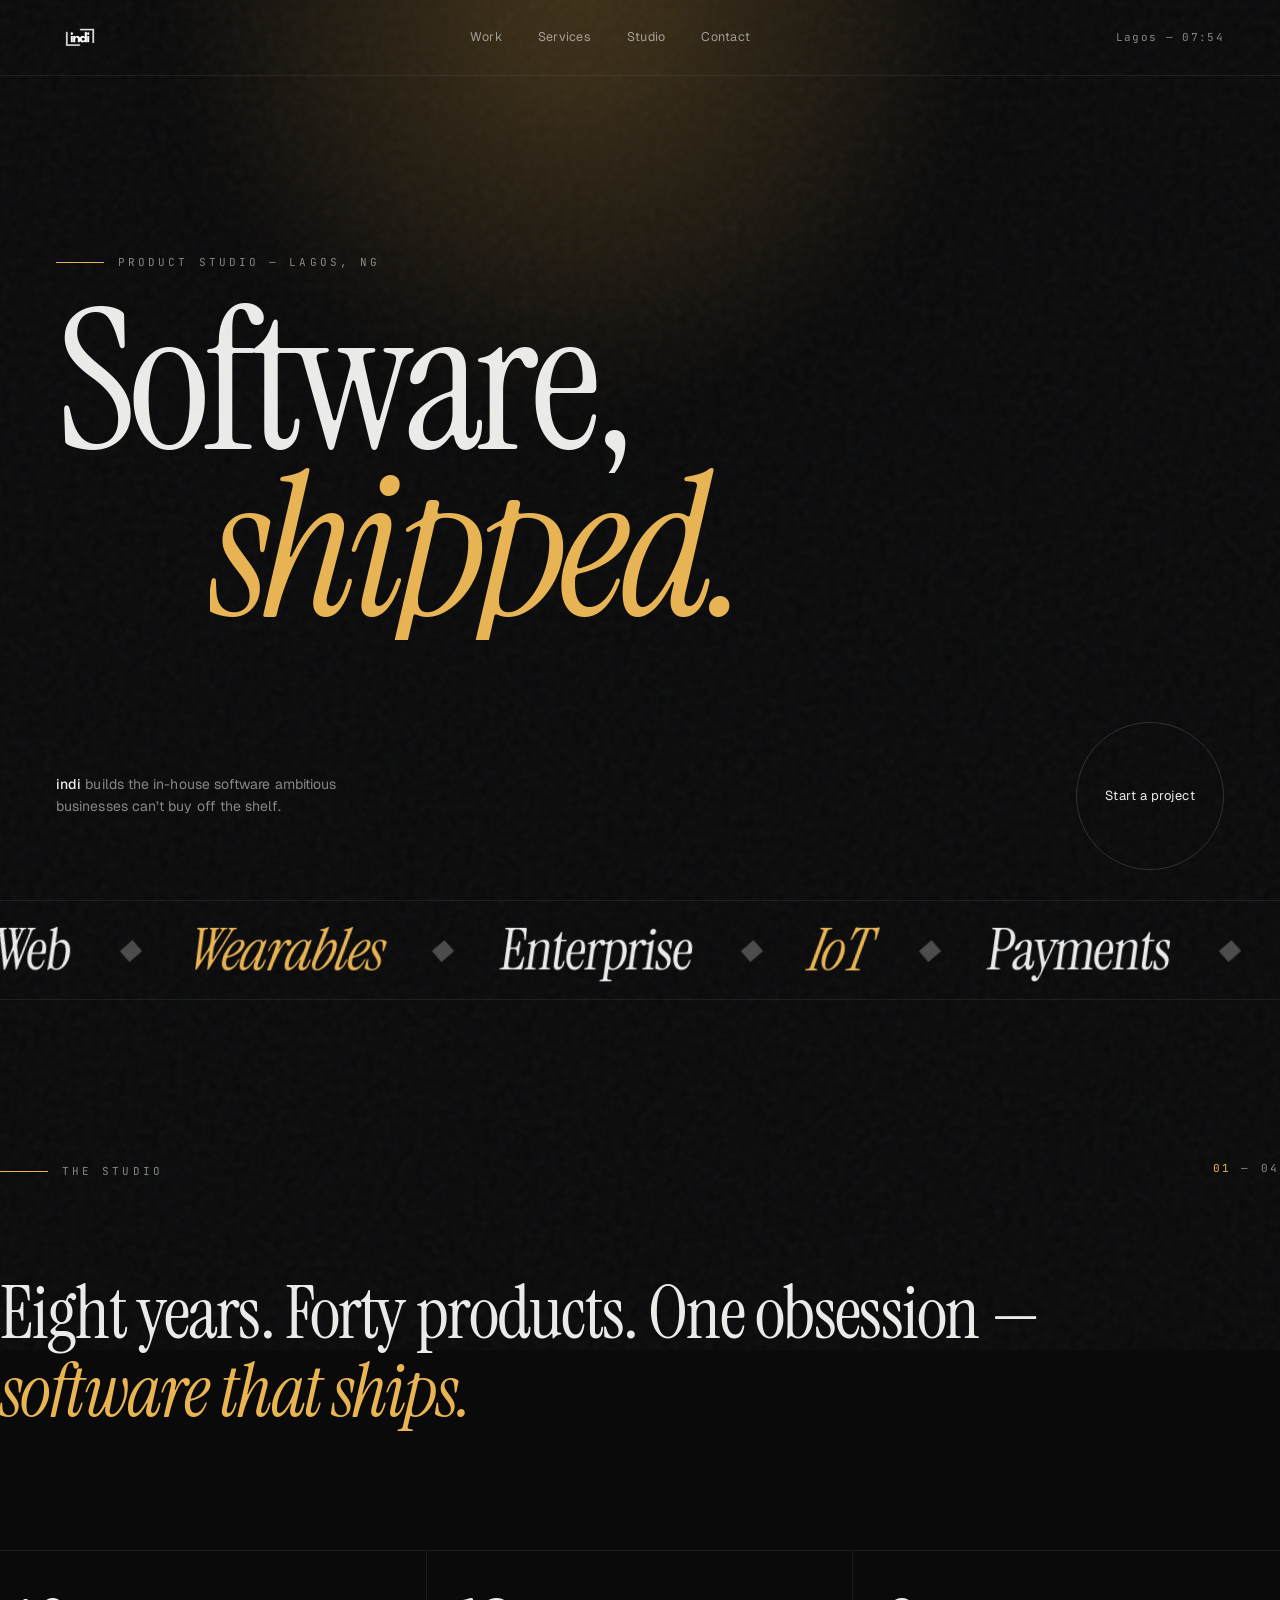
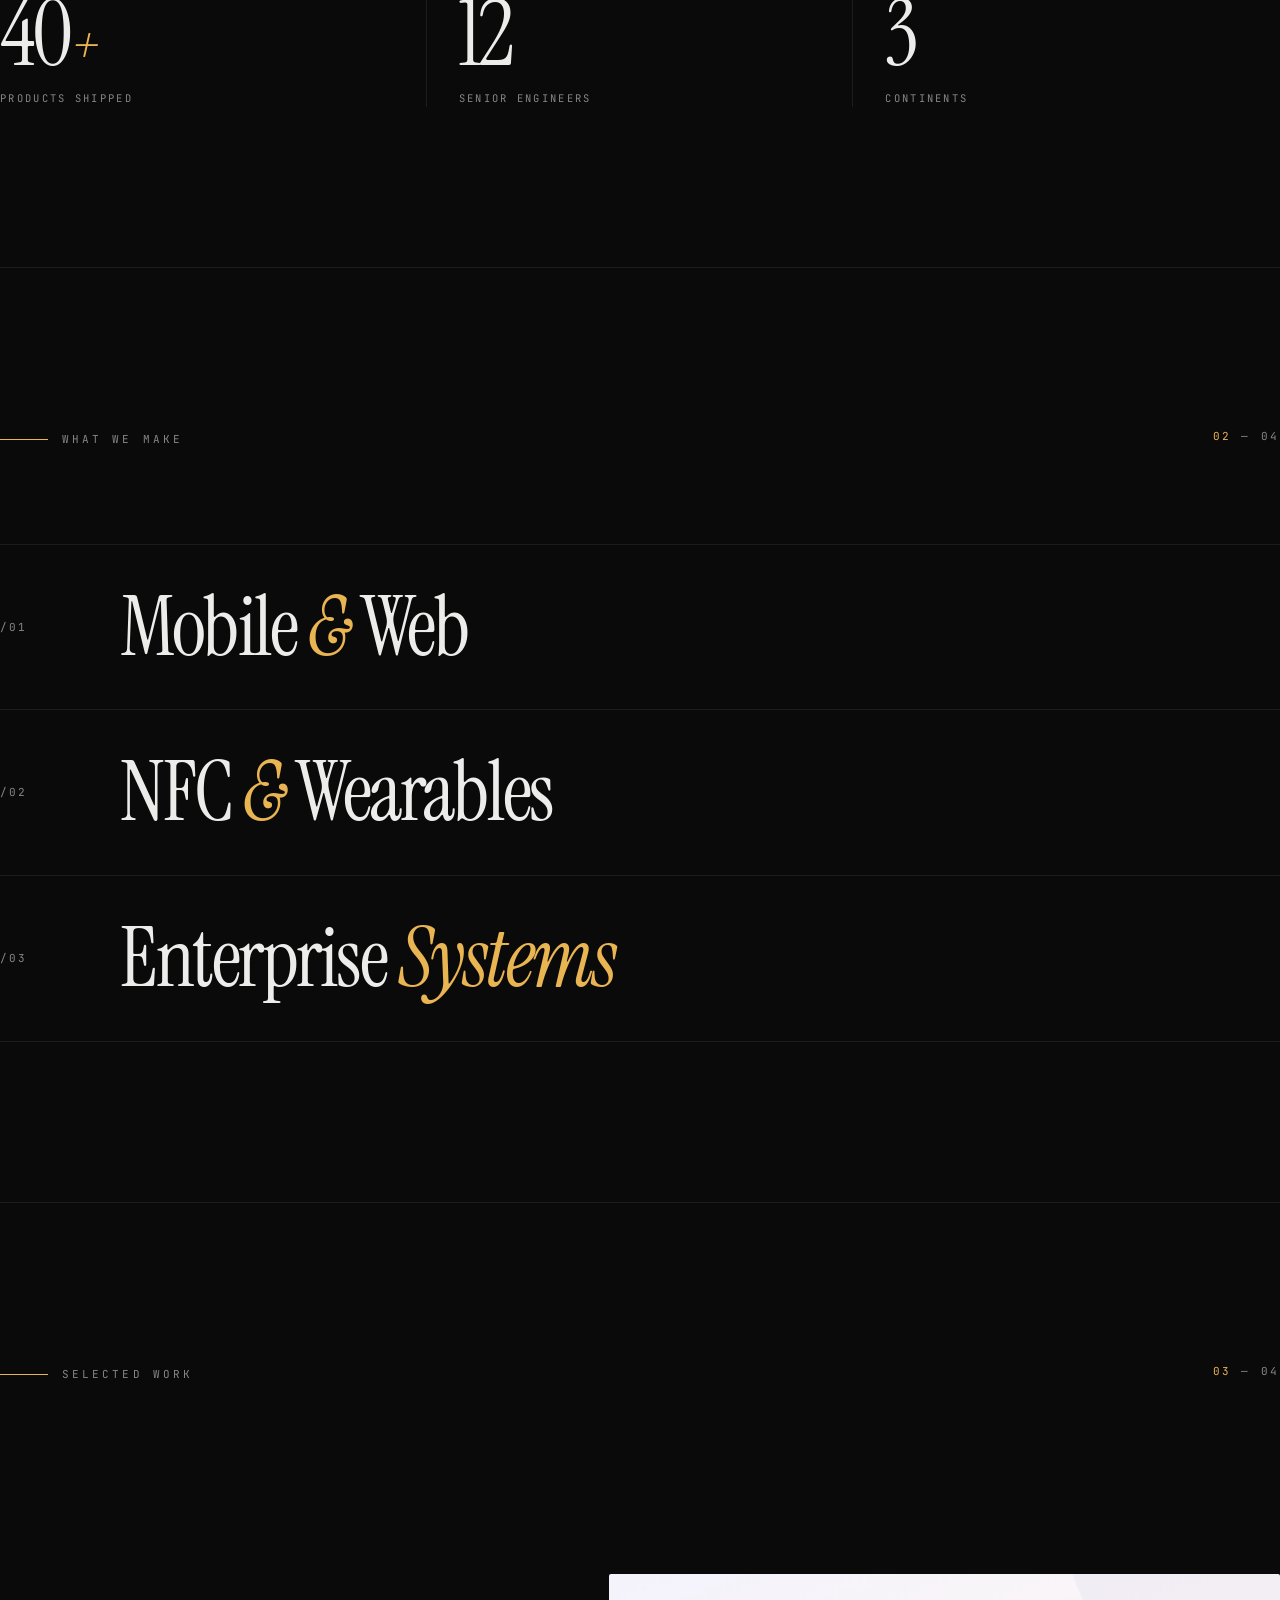
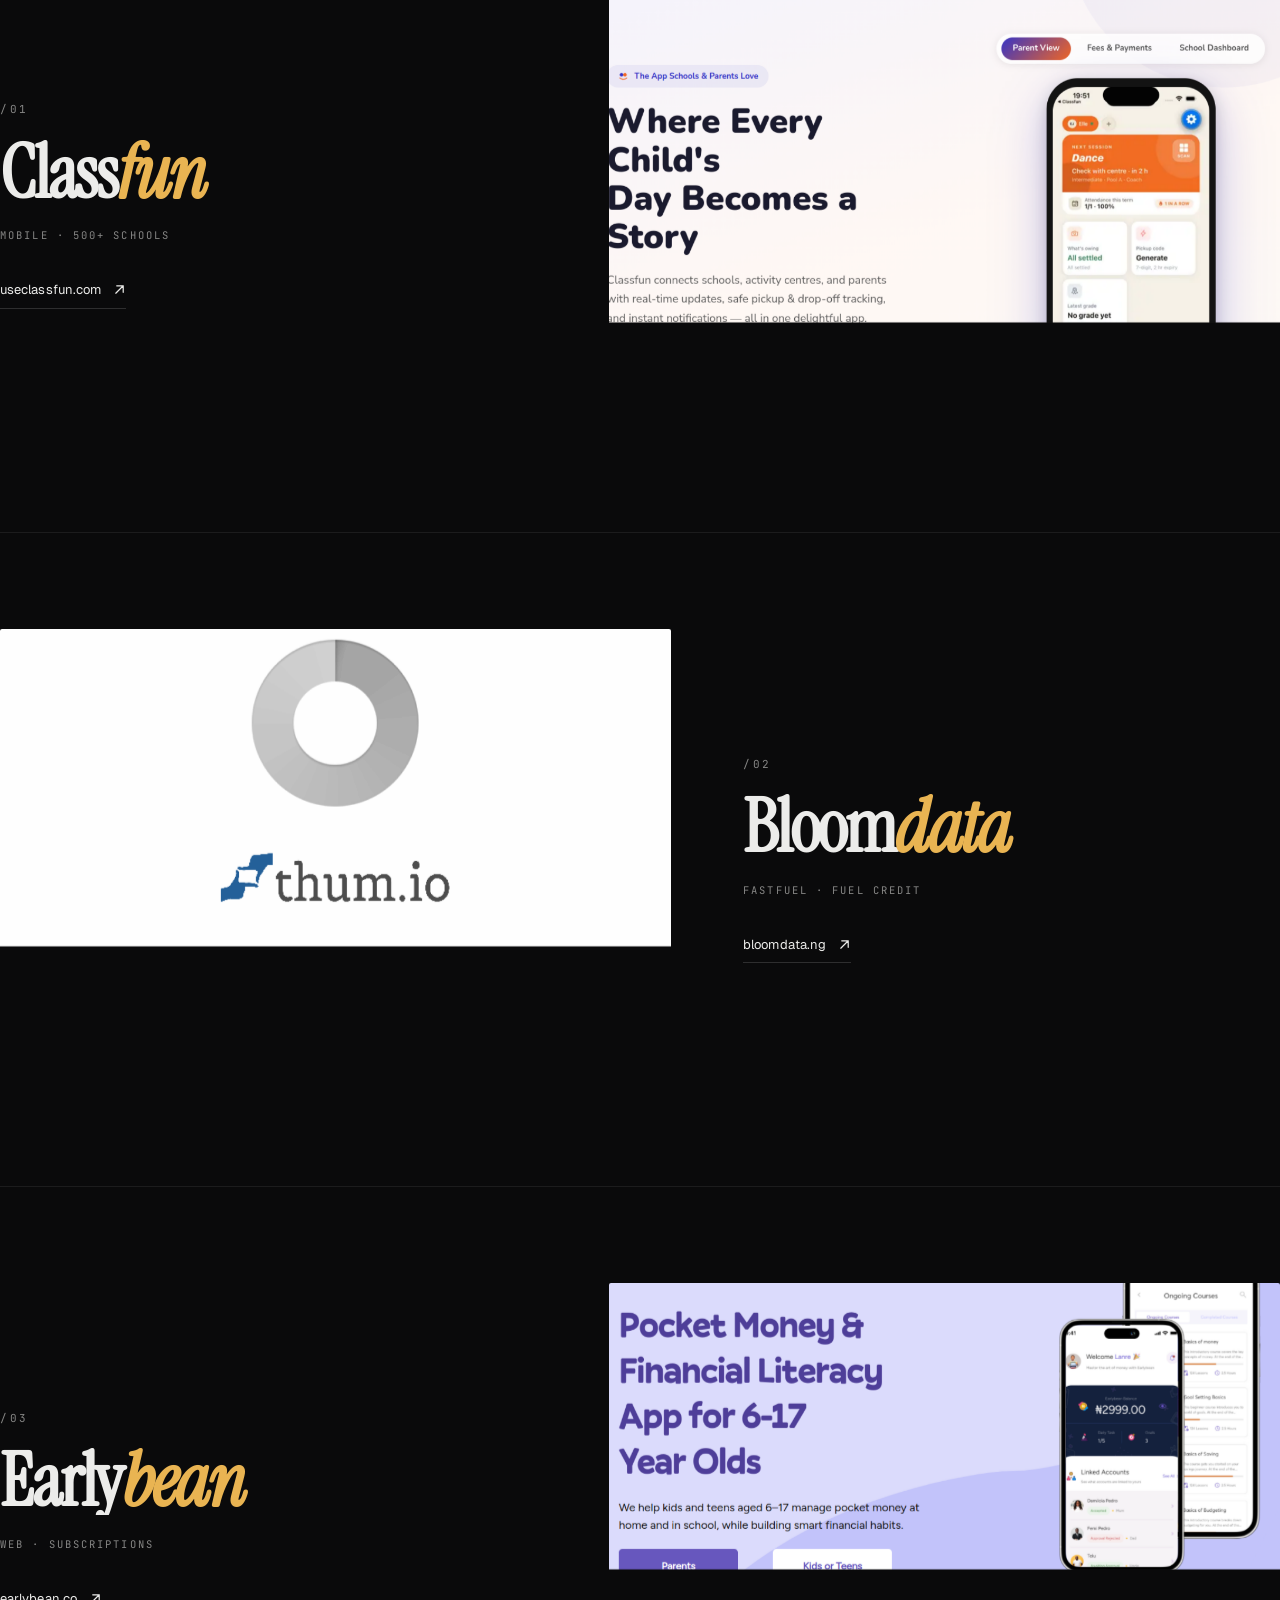
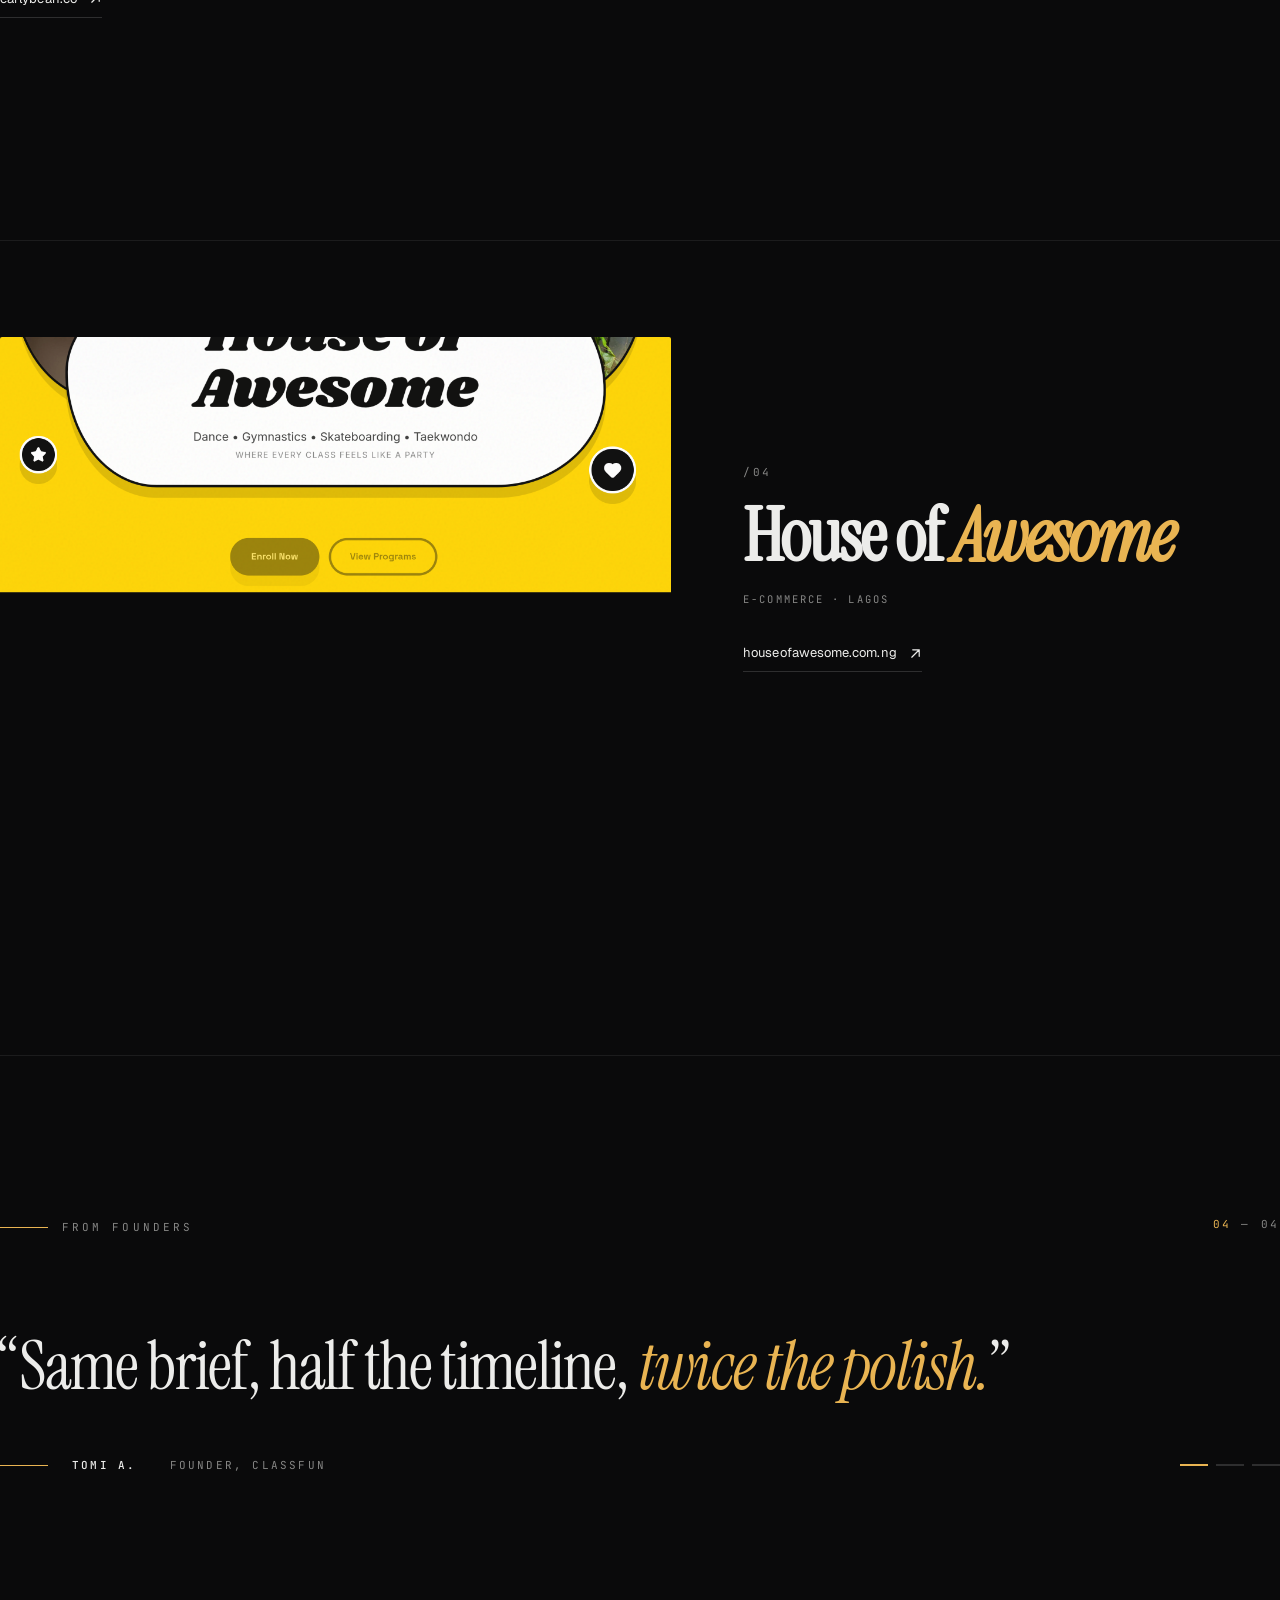
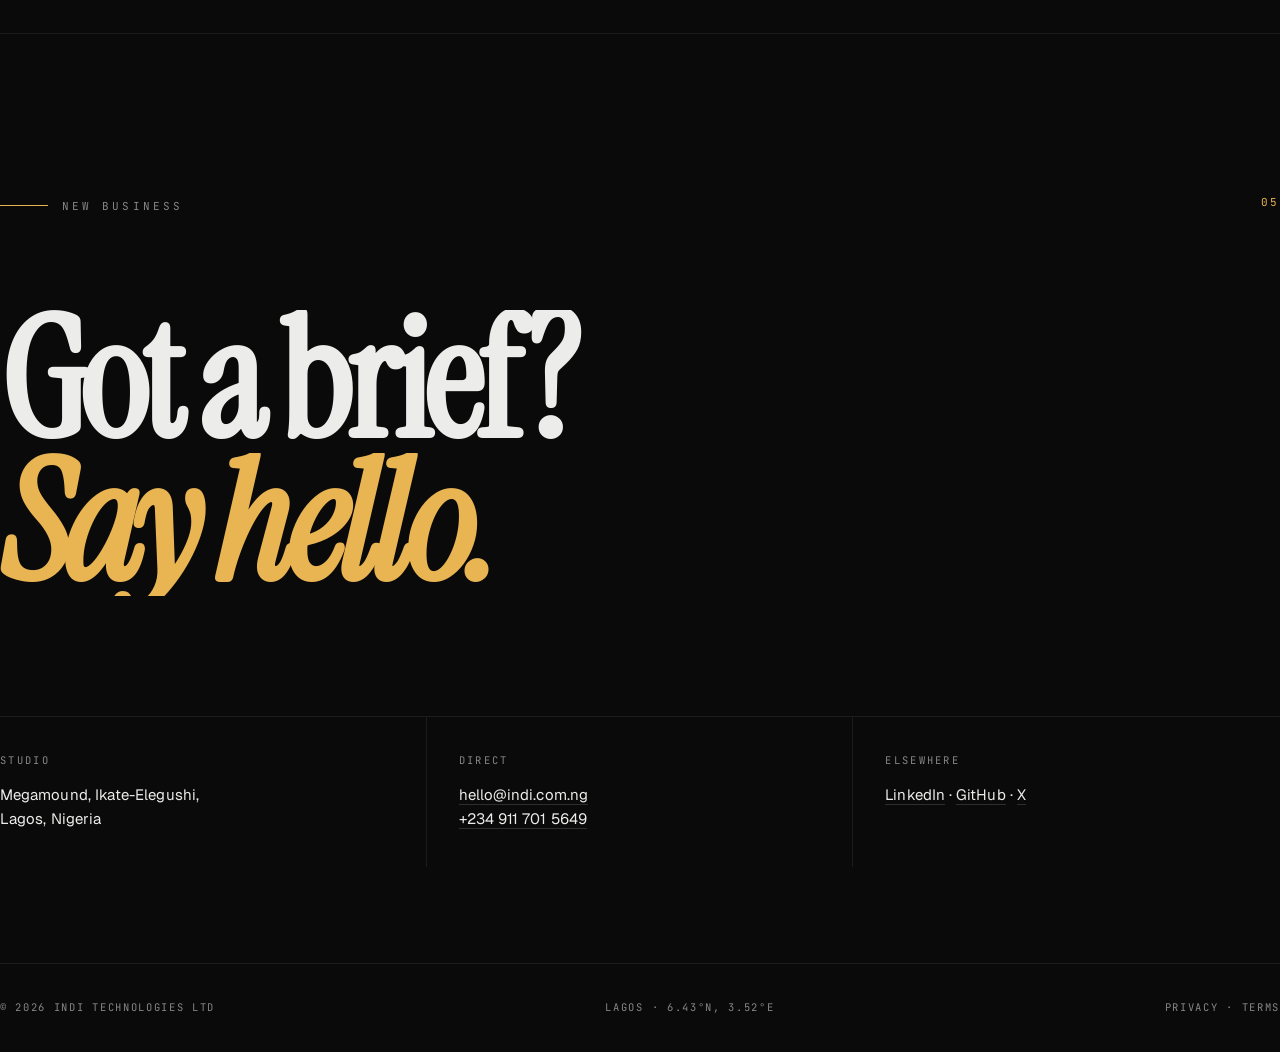
==== commit a109a5ac: "add name" ====
--- a/index.html
+++ b/index.html
@@ -3,8 +3,8 @@
 <head>
 <meta charset="utf-8" />
 <meta name="viewport" content="width=device-width, initial-scale=1" />
-<title>indi — In-house software, shipped.</title>
-<meta name="description" content="Indi is a technology company that specializes in building in-house tech products and providing tech services for businesses." />
+<title>indi — Software, shipped.</title>
+<meta name="description" content="indi builds the in-house software ambitious businesses can't buy off the shelf. Product studio, Lagos." />
 <link rel="shortcut icon" href="assets/favicon/favicon-32x32.png" />
 <link rel="apple-touch-icon" sizes="180x180" href="assets/favicon/apple-touch-icon.png" />
 <link rel="icon" type="image/png" sizes="32x32" href="assets/favicon/favicon-32x32.png" />
@@ -13,499 +13,324 @@
 <link rel="preconnect" href="https://fonts.googleapis.com" />
 <link rel="preconnect" href="https://fonts.gstatic.com" crossorigin />
 <link href="https://fonts.googleapis.com/css2?family=Geist:wght@300;400;500;600&family=Instrument+Serif:ital@0;1&family=JetBrains+Mono:wght@400;500&display=swap" rel="stylesheet" />
-<link rel="stylesheet" href="assets/css/indi-redesign.css" />
+<link rel="stylesheet" href="assets/css/indi-v3.css" />
 </head>
 <body>
 
-<!-- Curtain reveal -->
-<div id="curtain"><span class="curtain-wordmark">in<em>di</em></span></div>
-
-<!-- Cursor spotlight -->
-<div id="cursor-spotlight"></div>
-
-<!-- Scroll progress bar -->
-<div id="scroll-bar"></div>
+<!-- Film grain -->
+<div class="grain"></div>
+
+<!-- Ambient orb -->
+<div class="orb" id="orb"></div>
+
+<!-- Custom cursor -->
+<div class="cursor-dot" id="cursorDot"></div>
+<div class="cursor-ring" id="cursorRing"></div>
+
+<!-- Preloader -->
+<div class="preloader" id="preloader">
+  <div class="word"><span>indi — lagos</span></div>
+  <div class="pct" id="preloaderPct">0<em>%</em></div>
+</div>
 
 <!-- NAV -->
-<nav class="nav" id="zb-header">
+<nav class="nav" id="nav">
   <div class="shell nav-row">
     <a href="#top" class="nav-logo" aria-label="indi home">
-      <img src="assets/images/indi-logo.png" alt="indi" class="nav-logo-img" />
+      <img src="assets/images/indi-logo.png" alt="indi" />
     </a>
     <div class="nav-links">
       <a href="#work">Work</a>
       <a href="#services">Services</a>
-      <a href="#about">Studio</a>
+      <a href="#studio">Studio</a>
       <a href="#contact">Contact</a>
     </div>
-    <a href="#contact" class="nav-cta">Start a project
-      <svg class="arrow" width="14" height="14" viewBox="0 0 14 14" fill="none">
-        <path d="M3 11L11 3M11 3H4M11 3V10" stroke="currentColor" stroke-width="1.4" stroke-linecap="round" stroke-linejoin="round"/>
-      </svg>
-    </a>
-    <button class="nav-burger" aria-label="Menu" aria-expanded="false" id="navBurger">
-      <span></span><span></span>
-    </button>
-  </div>
-  <div class="nav-mobile" id="navMobile">
-    <a href="#work">Work</a>
-    <a href="#services">Services</a>
-    <a href="#about">Studio</a>
-    <a href="#contact">Contact</a>
+    <div class="nav-time" id="navTime">Lagos — 00:00</div>
   </div>
 </nav>
 
 <!-- HERO -->
-<header class="hero" id="top">
-  <div class="shell">
-    <div class="hero-meta">
-      <div class="meta-item">indi/<br /><span>Lagos · NG</span></div>
-      <div class="meta-item">Est.<br /><span>2018</span></div>
-      <div class="meta-item">Now<br /><span><span class="meta-dot">●</span> Booking Q3 '26</span></div>
-    </div>
-
-    <h1 class="hero-mega">
-      <span class="row"><span class="word">In&shy;house</span></span>
-      <span class="row hero-row-2"><span class="word"><em>software,</em></span></span>
-      <span class="row hero-row-3"><span class="word lead">shipped.</span></span>
+<header class="hero shell" id="top">
+  <div>
+    <div class="hero-label">Product studio — Lagos, NG</div>
+    <h1 class="hero-mega" aria-label="Software, shipped." id="heroMega">
+      <span class="ln" id="heroLine1"></span>
+      <span class="ln ln-2" id="heroLine2"></span>
     </h1>
-
-    <div class="hero-foot">
-      <div class="scroll-cue"><span>Scroll</span> <span class="arr"></span></div>
-      <div class="hero-ctas">
-        <a href="#work" class="btn btn-ghost">See the work</a>
-        <a href="#contact" class="btn btn-primary">Start a project
-          <svg class="arrow" width="14" height="14" viewBox="0 0 14 14" fill="none">
-            <path d="M3 11L11 3M11 3H4M11 3V10" stroke="currentColor" stroke-width="1.4" stroke-linecap="round" stroke-linejoin="round"/>
-          </svg>
+    <div class="hero-base">
+      <p class="tag"><b>indi</b> builds the in-house software ambitious businesses can&rsquo;t buy off the shelf.</p>
+      <div id="magWrap" style="will-change:transform;width:fit-content">
+        <a href="#contact" class="btn-mag">
+          <span class="fill"></span>
+          <span class="lbl">Start a project</span>
         </a>
       </div>
     </div>
   </div>
-
-  <div class="marquee">
-    <div class="marquee-track">
-      <span>Mobile</span><span class="star">&#9733;</span>
-      <span><em>NFC</em></span><span class="star">&#9733;</span>
-      <span>Web</span><span class="star">&#9733;</span>
-      <span><em>Wearables</em></span><span class="star">&#9733;</span>
-      <span>Enterprise</span><span class="star">&#9733;</span>
-      <span><em>IoT</em></span><span class="star">&#9733;</span>
-      <span>Payments</span><span class="star">&#9733;</span>
-      <span>Mobile</span><span class="star">&#9733;</span>
-      <span><em>NFC</em></span><span class="star">&#9733;</span>
-      <span>Web</span><span class="star">&#9733;</span>
-      <span><em>Wearables</em></span><span class="star">&#9733;</span>
-      <span>Enterprise</span><span class="star">&#9733;</span>
-      <span><em>IoT</em></span><span class="star">&#9733;</span>
-      <span>Payments</span><span class="star">&#9733;</span>
-    </div>
-  </div>
 </header>
 
-<!-- ABOUT -->
-<section id="about" class="section">
-  <div class="shell">
-    <div class="section-head reveal">
-      <span class="eyebrow"><span class="dot"></span>The studio</span>
-      <span class="num"><span class="gold">01</span> &nbsp;/&nbsp; 04</span>
-    </div>
-
-    <div class="about-bignum reveal reveal-delay-1">
-      Forty<em>+</em><br />
-      products,<br />
-      <em>one</em> studio<span class="small">/lagos</span>
-    </div>
-
-    <div class="about-strip reveal reveal-delay-2">
-      <div class="cell">
-        <div class="k"><span class="gold" data-count="8" data-suffix="yr">8yr</span></div>
-        <div class="v">Building</div>
-      </div>
-      <div class="cell">
-        <div class="k" data-count="12" data-suffix="">12</div>
-        <div class="v">Engineers</div>
-      </div>
-      <div class="cell">
-        <div class="k"><span data-count="3" data-suffix="">3</span><span class="gold">·</span></div>
-        <div class="v">Continents</div>
-      </div>
-      <div class="cell">
-        <div class="k"><span class="gold">&#8734;</span></div>
-        <div class="v">Coffee</div>
-      </div>
+<!-- VELOCITY MARQUEE -->
+<div class="vmarquee">
+  <div class="vmarquee-track" id="marqueeTrack">
+    <span>Mobile</span><span class="sp">◆</span>
+    <em>NFC</em><span class="sp">◆</span>
+    <span>Web</span><span class="sp">◆</span>
+    <em>Wearables</em><span class="sp">◆</span>
+    <span>Enterprise</span><span class="sp">◆</span>
+    <em>IoT</em><span class="sp">◆</span>
+    <span>Payments</span><span class="sp">◆</span>
+    <span>Mobile</span><span class="sp">◆</span>
+    <em>NFC</em><span class="sp">◆</span>
+    <span>Web</span><span class="sp">◆</span>
+    <em>Wearables</em><span class="sp">◆</span>
+    <span>Enterprise</span><span class="sp">◆</span>
+    <em>IoT</em><span class="sp">◆</span>
+    <span>Payments</span><span class="sp">◆</span>
+  </div>
+</div>
+
+<!-- STUDIO -->
+<section class="sec shell" id="studio">
+  <div class="sec-head">
+    <span class="sec-label">The studio</span>
+    <span class="idx"><em>01</em> — 04</span>
+  </div>
+  <p class="about-state" id="studioStatement">
+    <span class="dim">Eight years.</span> <span class="dim">Forty products.</span> <span class="dim">One obsession —</span> <em>software that ships.</em>
+  </p>
+  <div class="about-figures">
+    <div class="fig">
+      <div class="n"><span class="counter" data-to="40" data-dur="1600">0</span><em>+</em></div>
+      <div class="d">Products shipped</div>
+    </div>
+    <div class="fig">
+      <div class="n"><span class="counter" data-to="12" data-dur="1300">0</span></div>
+      <div class="d">Senior engineers</div>
+    </div>
+    <div class="fig">
+      <div class="n"><span class="counter" data-to="3" data-dur="1000">0</span></div>
+      <div class="d">Continents</div>
     </div>
   </div>
 </section>
 
 <!-- SERVICES -->
-<section id="services" class="section">
-  <div class="shell">
-    <div class="section-head reveal">
-      <span class="eyebrow"><span class="dot"></span>What we make</span>
-      <span class="num"><span class="gold">02</span> &nbsp;/&nbsp; 04</span>
-    </div>
-    <div class="svc-list reveal reveal-delay-1">
+<section class="sec shell" id="services">
+  <div class="sec-head">
+    <span class="sec-label">What we make</span>
+    <span class="idx"><em>02</em> — 04</span>
+  </div>
+  <div class="svc-list">
+    <div class="rv">
       <a class="svc-row" href="#contact">
-        <div class="svc-num">— 01</div>
-        <div class="svc-title">Mobile <em>&amp; Web</em></div>
-        <div class="svc-arrow">
-          <svg width="20" height="20" viewBox="0 0 20 20" fill="none">
-            <path d="M5 15L15 5M15 5H7M15 5V13" stroke="currentColor" stroke-width="1.5" stroke-linecap="round" stroke-linejoin="round"/>
-          </svg>
-        </div>
+        <span class="bg"></span>
+        <span class="no">/01</span>
+        <span class="ttl">Mobile <em>&amp;</em> Web</span>
+        <span class="hint">Enquire <svg width="11" height="11" viewBox="0 0 14 14" fill="none"><path d="M3 11L11 3M11 3H4M11 3V10" stroke="currentColor" stroke-width="1.3" stroke-linecap="round" stroke-linejoin="round"/></svg></span>
       </a>
+    </div>
+    <div class="rv" style="transition-delay:90ms">
       <a class="svc-row" href="#contact">
-        <div class="svc-num">— 02</div>
-        <div class="svc-title">NFC <em>&amp; Wearables</em></div>
-        <div class="svc-arrow">
-          <svg width="20" height="20" viewBox="0 0 20 20" fill="none">
-            <path d="M5 15L15 5M15 5H7M15 5V13" stroke="currentColor" stroke-width="1.5" stroke-linecap="round" stroke-linejoin="round"/>
-          </svg>
-        </div>
+        <span class="bg"></span>
+        <span class="no">/02</span>
+        <span class="ttl">NFC <em>&amp;</em> Wearables</span>
+        <span class="hint">Enquire <svg width="11" height="11" viewBox="0 0 14 14" fill="none"><path d="M3 11L11 3M11 3H4M11 3V10" stroke="currentColor" stroke-width="1.3" stroke-linecap="round" stroke-linejoin="round"/></svg></span>
       </a>
+    </div>
+    <div class="rv" style="transition-delay:180ms">
       <a class="svc-row" href="#contact">
-        <div class="svc-num">— 03</div>
-        <div class="svc-title">Enterprise <em>Systems</em></div>
-        <div class="svc-arrow">
-          <svg width="20" height="20" viewBox="0 0 20 20" fill="none">
-            <path d="M5 15L15 5M15 5H7M15 5V13" stroke="currentColor" stroke-width="1.5" stroke-linecap="round" stroke-linejoin="round"/>
-          </svg>
-        </div>
+        <span class="bg"></span>
+        <span class="no">/03</span>
+        <span class="ttl">Enterprise <em>Systems</em></span>
+        <span class="hint">Enquire <svg width="11" height="11" viewBox="0 0 14 14" fill="none"><path d="M3 11L11 3M11 3H4M11 3V10" stroke="currentColor" stroke-width="1.3" stroke-linecap="round" stroke-linejoin="round"/></svg></span>
       </a>
     </div>
   </div>
 </section>
 
-<!-- PORTFOLIO -->
-<section id="work" class="section">
-  <div class="shell">
-    <div class="section-head reveal">
-      <span class="eyebrow"><span class="dot"></span>Selected work</span>
-      <span class="num"><span class="gold">03</span> &nbsp;/&nbsp; 04</span>
-    </div>
-  </div>
-  <div class="shell">
-    <div class="case-reel">
-
-      <!-- Classfun -->
-      <a class="case-card reveal" href="https://useclassfun.com" target="_blank" rel="noreferrer">
-        <div class="case-meta-row">
-          <span>— 01 / Mobile · Web</span>
-          <span>2024</span>
-        </div>
-        <div class="case-name">Class<em>fun</em></div>
-        <div class="case-visual-wrap">
-          <div class="case-visual case-visual--classfun">
-            <div class="cv-phone">
-              <div class="cv-phone-bar">
-                <span>9:41</span><span>●●●</span>
-              </div>
-              <div class="cv-phone-screen">
-                <div class="cv-phone-greeting">Hi, Adaeze</div>
-                <div class="cv-phone-date">Tuesday, 8 Apr</div>
-                <div class="cv-card cv-card--amber">
-                  <div>
-                    <div class="cv-label-sm cv-label--amber">Checked in</div>
-                    <div class="cv-sub">Tomi · 8:14am</div>
-                  </div>
-                  <div class="cv-dot"></div>
-                </div>
-                <div class="cv-card cv-card--grey">
-                  <div class="cv-label-sm">Pickup at 3:00pm</div>
-                  <div class="cv-sub">By: Mrs. Okafor</div>
-                </div>
-                <div class="cv-card cv-card--grey cv-card--empty"></div>
-                <div class="cv-card cv-card--dark">Announce arrival</div>
-              </div>
-            </div>
-            <div class="cv-corner-label">iOS · Android</div>
-            <div class="cv-bottom-label" style="color:var(--gold)">classfun</div>
+<!-- WORK -->
+<section class="sec shell" id="work">
+  <div class="sec-head">
+    <span class="sec-label">Selected work</span>
+    <span class="idx"><em>03</em> — 04</span>
+  </div>
+  <div>
+
+    <!-- 01 Classfun -->
+    <div class="work-item">
+      <div class="work-info">
+        <span class="rv-line work-no"><span>/01</span></span>
+        <h3 class="rv-line work-name"><span style="transition-delay:80ms">Class<em>fun</em></span></h3>
+        <span class="rv-line work-kind"><span style="transition-delay:160ms">Mobile · 500+ schools</span></span>
+        <div class="rv" style="transition-delay:240ms">
+          <a class="work-visit" href="https://useclassfun.com" target="_blank" rel="noreferrer">
+            useclassfun.com
+            <svg width="13" height="13" viewBox="0 0 14 14" fill="none"><path d="M3 11L11 3M11 3H4M11 3V10" stroke="currentColor" stroke-width="1.3" stroke-linecap="round" stroke-linejoin="round"/></svg>
+          </a>
+        </div>
+      </div>
+      <div class="work-frame">
+        <div class="plate">
+          <div class="shot-frame">
+            <div class="shot-chrome">
+              <div class="shot-dots"><span></span><span></span><span></span></div>
+              <div class="shot-url">useclassfun.com</div>
+            </div>
+            <div class="shot-img">
+              <img src="assets/images/shots/classfun.png" alt="Classfun — school management platform" loading="lazy" />
+            </div>
           </div>
         </div>
-        <div class="case-foot">
-          <div class="case-pills">
-            <span class="case-pill">iOS</span>
-            <span class="case-pill">Android</span>
+        <div class="veil"></div>
+      </div>
+    </div>
+
+    <!-- 02 Bloomdata / FastFuel -->
+    <div class="work-item">
+      <div class="work-info">
+        <span class="rv-line work-no"><span>/02</span></span>
+        <h3 class="rv-line work-name"><span style="transition-delay:80ms">Bloom<em>data</em></span></h3>
+        <span class="rv-line work-kind"><span style="transition-delay:160ms">FastFuel · Fuel credit</span></span>
+        <div class="rv" style="transition-delay:240ms">
+          <a class="work-visit" href="https://bloomdata.ng" target="_blank" rel="noreferrer">
+            bloomdata.ng
+            <svg width="13" height="13" viewBox="0 0 14 14" fill="none"><path d="M3 11L11 3M11 3H4M11 3V10" stroke="currentColor" stroke-width="1.3" stroke-linecap="round" stroke-linejoin="round"/></svg>
+          </a>
+        </div>
+      </div>
+      <div class="work-frame">
+        <div class="plate">
+          <div class="shot-frame">
+            <div class="shot-chrome">
+              <div class="shot-dots"><span></span><span></span><span></span></div>
+              <div class="shot-url">bloomdata.ng</div>
+            </div>
+            <div class="shot-img">
+              <img src="assets/images/shots/bloomdata.png" alt="Bloomdata — FastFuel fuel credit platform" loading="lazy" />
+            </div>
           </div>
-          <span class="case-link">Visit
-            <svg class="arrow" width="14" height="14" viewBox="0 0 14 14" fill="none">
-              <path d="M3 11L11 3M11 3H4M11 3V10" stroke="currentColor" stroke-width="1.4" stroke-linecap="round" stroke-linejoin="round"/>
-            </svg>
-          </span>
-        </div>
-      </a>
-
-      <!-- GlobalTravel -->
-      <!-- <a class="case-card reveal reveal-delay-1" href="https://www.globaltravelwallet.com" target="_blank" rel="noreferrer">
-        <div class="case-meta-row">
-          <span>— 02 / NFC · Mobile</span>
-          <span>2025</span>
-        </div>
-        <div class="case-name">Global<em>Travel</em></div>
-        <div class="case-visual-wrap">
-          <div class="case-visual case-visual--travel">
-            <div class="cv-cards">
-              <div class="cv-card-behind"></div>
-              <div class="cv-card-front">
-                <div class="cv-card-front-top">
-                  <span class="cv-card-brand">global<em>travel</em></span>
-                  <div class="cv-chip"></div>
-                </div>
-                <div class="cv-card-front-bot">
-                  <div class="cv-card-num">•••• 4218</div>
-                  <div class="cv-card-currencies">NGN · USD · GBP · EUR</div>
-                </div>
-              </div>
-            </div>
-            <div class="cv-corner-label">Multi-currency · NFC</div>
-            <div class="cv-bottom-label cv-bottom-label--right">global<em>travel</em><br /><span style="font-size:0.55em;opacity:0.5;font-style:normal">wallet</span></div>
+        </div>
+        <div class="veil"></div>
+      </div>
+    </div>
+
+    <!-- 03 Earlybean -->
+    <div class="work-item">
+      <div class="work-info">
+        <span class="rv-line work-no"><span>/03</span></span>
+        <h3 class="rv-line work-name"><span style="transition-delay:80ms">Early<em>bean</em></span></h3>
+        <span class="rv-line work-kind"><span style="transition-delay:160ms">Web · Subscriptions</span></span>
+        <div class="rv" style="transition-delay:240ms">
+          <a class="work-visit" href="https://earlybean.co" target="_blank" rel="noreferrer">
+            earlybean.co
+            <svg width="13" height="13" viewBox="0 0 14 14" fill="none"><path d="M3 11L11 3M11 3H4M11 3V10" stroke="currentColor" stroke-width="1.3" stroke-linecap="round" stroke-linejoin="round"/></svg>
+          </a>
+        </div>
+      </div>
+      <div class="work-frame">
+        <div class="plate">
+          <div class="shot-frame">
+            <div class="shot-chrome">
+              <div class="shot-dots"><span></span><span></span><span></span></div>
+              <div class="shot-url">earlybean.co</div>
+            </div>
+            <div class="shot-img">
+              <img src="assets/images/shots/earlybean.png" alt="Earlybean — coffee subscription marketplace" loading="lazy" />
+            </div>
           </div>
         </div>
-        <div class="case-foot">
-          <div class="case-pills">
-            <span class="case-pill">Multi-currency</span>
-            <span class="case-pill">NFC</span>
+        <div class="veil"></div>
+      </div>
+    </div>
+
+    <!-- 04 House of Awesome -->
+    <div class="work-item">
+      <div class="work-info">
+        <span class="rv-line work-no"><span>/04</span></span>
+        <h3 class="rv-line work-name"><span style="transition-delay:80ms">House of <em>Awesome</em></span></h3>
+        <span class="rv-line work-kind"><span style="transition-delay:160ms">E-commerce · Lagos</span></span>
+        <div class="rv" style="transition-delay:240ms">
+          <a class="work-visit" href="https://houseofawesome.com.ng" target="_blank" rel="noreferrer">
+            houseofawesome.com.ng
+            <svg width="13" height="13" viewBox="0 0 14 14" fill="none"><path d="M3 11L11 3M11 3H4M11 3V10" stroke="currentColor" stroke-width="1.3" stroke-linecap="round" stroke-linejoin="round"/></svg>
+          </a>
+        </div>
+      </div>
+      <div class="work-frame">
+        <div class="plate">
+          <div class="shot-frame">
+            <div class="shot-chrome">
+              <div class="shot-dots"><span></span><span></span><span></span></div>
+              <div class="shot-url">houseofawesome.com.ng</div>
+            </div>
+            <div class="shot-img">
+              <img src="assets/images/shots/houseofawesome.png" alt="House of Awesome — fashion e-commerce" loading="lazy" />
+            </div>
           </div>
-          <span class="case-link">Visit
-            <svg class="arrow" width="14" height="14" viewBox="0 0 14 14" fill="none">
-              <path d="M3 11L11 3M11 3H4M11 3V10" stroke="currentColor" stroke-width="1.4" stroke-linecap="round" stroke-linejoin="round"/>
-            </svg>
-          </span>
-        </div>
-      </a> -->
-
-      <!-- Earlybean -->
-      <a class="case-card reveal reveal-delay-2" href="https://earlybean.co" target="_blank" rel="noreferrer">
-        <div class="case-meta-row">
-          <span>— 03 / Web · Subscriptions</span>
-          <span>2023</span>
-        </div>
-        <div class="case-name">Early<em>bean</em></div>
-        <div class="case-visual-wrap">
-          <div class="case-visual case-visual--earlybean">
-            <div class="cv-browser">
-              <div class="cv-browser-bar">
-                <div class="cv-browser-dots"><span></span><span></span><span></span></div>
-                <div class="cv-browser-url">earlybean.co</div>
-              </div>
-              <div class="cv-browser-content">
-                <div class="cv-browser-sidebar">
-                  <div class="cv-sidebar-logo">earlybean</div>
-                  <div class="cv-sidebar-label">WORKSPACE</div>
-                  <div class="cv-sidebar-link cv-sidebar-link--active">Dashboard</div>
-                  <div class="cv-sidebar-link">Roasters</div>
-                  <div class="cv-sidebar-link">Orders</div>
-                  <div class="cv-sidebar-link">Subscriptions</div>
-                </div>
-                <div class="cv-browser-main">
-                  <div class="cv-browser-greeting">Good <em>morning</em></div>
-                  <div class="cv-stat-grid">
-                    <div class="cv-stat">
-                      <div class="cv-stat-label">Active subs</div>
-                      <div class="cv-stat-val">1,284</div>
-                    </div>
-                    <div class="cv-stat">
-                      <div class="cv-stat-label">This week</div>
-                      <div class="cv-stat-val cv-stat-val--gold">+218</div>
-                    </div>
-                  </div>
-                  <div class="cv-bars">
-                    <div class="cv-bar" style="height:40%"></div>
-                    <div class="cv-bar cv-bar--gold" style="height:65%"></div>
-                    <div class="cv-bar" style="height:50%"></div>
-                    <div class="cv-bar cv-bar--gold" style="height:85%"></div>
-                    <div class="cv-bar" style="height:60%"></div>
-                    <div class="cv-bar cv-bar--gold" style="height:95%"></div>
-                    <div class="cv-bar" style="height:70%"></div>
-                    <div class="cv-bar" style="height:45%"></div>
-                    <div class="cv-bar cv-bar--gold" style="height:80%"></div>
-                    <div class="cv-bar" style="height:60%"></div>
-                    <div class="cv-bar cv-bar--gold" style="height:90%"></div>
-                    <div class="cv-bar" style="height:55%"></div>
-                  </div>
-                </div>
-              </div>
-            </div>
-            <div class="cv-corner-label">Web · Subscriptions</div>
-          </div>
-        </div>
-        <div class="case-foot">
-          <div class="case-pills">
-            <span class="case-pill">Marketplace</span>
-            <span class="case-pill">Stripe</span>
-          </div>
-          <span class="case-link">Visit
-            <svg class="arrow" width="14" height="14" viewBox="0 0 14 14" fill="none">
-              <path d="M3 11L11 3M11 3H4M11 3V10" stroke="currentColor" stroke-width="1.4" stroke-linecap="round" stroke-linejoin="round"/>
-            </svg>
-          </span>
-        </div>
-      </a>
-
-      <!-- House of Awesome -->
-      <a class="case-card reveal reveal-delay-3" href="https://houseofawesome.com.ng" target="_blank" rel="noreferrer">
-        <div class="case-meta-row">
-          <span>— 04 / E-commerce</span>
-          <span>2022</span>
-        </div>
-        <div class="case-name">House of <em>Awesome</em></div>
-        <div class="case-visual-wrap">
-          <div class="case-visual case-visual--hoa">
-            <div class="cv-product-grid">
-              <div class="cv-product" style="background:#04112f"><span class="cv-product-label">JACKET</span></div>
-              <div class="cv-product" style="background:#F5A623">
-                <span class="cv-product-badge">NEW</span>
-                <span class="cv-product-label cv-product-label--dark">BAG</span>
-              </div>
-              <div class="cv-product" style="background:#5d4a32"><span class="cv-product-label">SHOE</span></div>
-              <div class="cv-product" style="background:#8a6a3e"><span class="cv-product-label">TOP</span></div>
-              <div class="cv-product" style="background:#04112f"><span class="cv-product-label">TROUSER</span></div>
-              <div class="cv-product" style="background:#c4b896"><span class="cv-product-label cv-product-label--dark">CAP</span></div>
-            </div>
-            <div class="cv-corner-label cv-corner-label--dark">E-commerce · Inventory</div>
-            <div class="cv-bottom-label cv-bottom-label--right cv-bottom-label--dark">House of<br /><em>Awesome</em></div>
-          </div>
-        </div>
-        <div class="case-foot">
-          <div class="case-pills">
-            <span class="case-pill">Shopify</span>
-            <span class="case-pill">CMS</span>
-          </div>
-          <span class="case-link">Visit
-            <svg class="arrow" width="14" height="14" viewBox="0 0 14 14" fill="none">
-              <path d="M3 11L11 3M11 3H4M11 3V10" stroke="currentColor" stroke-width="1.4" stroke-linecap="round" stroke-linejoin="round"/>
-            </svg>
-          </span>
-        </div>
-      </a>
-
-    </div>
-  </div>
-</section>
-
-<!-- TESTIMONIALS -->
-<section class="section" id="testimonials">
-  <div class="shell">
-    <div class="section-head reveal">
-      <span class="eyebrow"><span class="dot"></span>From founders</span>
-      <span class="num"><span class="gold">04</span> &nbsp;/&nbsp; 04</span>
-    </div>
-    <div class="quote-carousel reveal reveal-delay-1">
-      <div class="quote-big" data-index="0">
-        &ldquo;<em>Same brief,</em> half the timeline,<br /><em>twice</em> the polish.&rdquo;
-      </div>
-      <div class="quote-big quote-big--hidden" data-index="1">
-        &ldquo;They behave <em>like co-founders.</em><br />Skin in the game from day one.&rdquo;
-      </div>
-      <div class="quote-big quote-big--hidden" data-index="2">
-        &ldquo;The only internal tool our<br />ops team <em>actually</em> likes.&rdquo;
-      </div>
-    </div>
-    <div class="quote-foot">
-      <div class="quote-who" id="quoteWho">
-        <span class="who">Tomi A.</span>
-        <span style="color:var(--mute)"> · Founder · Classfun</span>
-      </div>
-      <div class="quote-dots">
-        <button class="quote-dot active" data-q="0" aria-label="Quote 1"></button>
-        <button class="quote-dot" data-q="1" aria-label="Quote 2"></button>
-        <button class="quote-dot" data-q="2" aria-label="Quote 3"></button>
-      </div>
+        </div>
+        <div class="veil"></div>
+      </div>
+    </div>
+
+  </div>
+</section>
+
+<!-- QUOTE -->
+<section class="sec shell quote-sec" id="voices">
+  <div class="sec-head">
+    <span class="sec-label">From founders</span>
+    <span class="idx"><em>04</em> — 04</span>
+  </div>
+  <div class="rv">
+    <blockquote class="quote-mega" id="quoteMega"></blockquote>
+    <div class="quote-by">
+      <span class="ln"></span>
+      <b id="quoteWho"></b><span id="quoteRole"></span>
+      <div class="quote-nav" id="quoteNav"></div>
     </div>
   </div>
 </section>
 
 <!-- CONTACT -->
-<section class="contact" id="contact">
-  <div class="shell">
-    <div class="section-head">
-      <span class="eyebrow"><span class="dot"></span>Let's build</span>
-      <span class="num"><span class="gold">05</span></span>
-    </div>
-    <div class="contact-mega reveal reveal-delay-1">
-      Got a brief?<br />
-      <em><a href="mailto:hello@indi.com.ng">hello@<br />indi.com.ng</a></em>
-    </div>
-
-    <div class="contact-info">
-      <div>
-        <div class="lbl">Studio</div>
-        <div class="val">Megamound,<br />Ikate-Elegushi, Lagos</div>
-      </div>
-      <div>
-        <div class="lbl">Phone</div>
-        <div class="val"><a href="tel:+2349117015649">+234 911 701 5649</a></div>
-      </div>
-      <div>
-        <div class="lbl">Elsewhere</div>
-        <div class="val">
-          <a href="https://linkedin.com" target="_blank" rel="noreferrer">LinkedIn</a> ·
-          <a href="https://github.com" target="_blank" rel="noreferrer">GitHub</a> ·
-          <a href="https://x.com" target="_blank" rel="noreferrer">X</a>
-        </div>
-      </div>
-    </div>
-
-    <footer>
-      <div class="footer-row">
-        <div>&copy; 2026 indi technologies ltd</div>
-        <div>RC 1684892</div>
-        <div><a href="#">Privacy</a> · <a href="#">Terms</a></div>
-      </div>
-    </footer>
-  </div>
-</section>
-
-<script>
-(function () {
-  var quotes = [
-    { who: 'Tomi A.', role: 'Founder · Classfun' },
-    { who: 'Yemi O.', role: 'CEO · GlobalTravel' },
-    { who: 'Ruth E.', role: 'Head of Ops · Earlybean' },
-  ];
-  var current = 0;
-  var items = document.querySelectorAll('.quote-big');
-  var dots = document.querySelectorAll('.quote-dot');
-  var whoEl = document.getElementById('quoteWho');
-
-  function show(n) {
-    items[current].classList.add('quote-big--hidden');
-    dots[current].classList.remove('active');
-    current = n;
-    var el = items[current];
-    el.classList.remove('quote-big--hidden');
-    el.style.animation = 'none';
-    el.offsetHeight;
-    el.style.animation = '';
-    dots[current].classList.add('active');
-    whoEl.innerHTML = '<span class="who">' + quotes[current].who + '</span><span style="color:var(--mute)"> · ' + quotes[current].role + '</span>';
-  }
-
-  dots.forEach(function (btn) {
-    btn.addEventListener('click', function () { show(parseInt(this.dataset.q)); });
-  });
-
-  setInterval(function () { show((current + 1) % quotes.length); }, 6000);
-}());
-
-(function () {
-  var burger = document.getElementById('navBurger');
-  var mobile = document.getElementById('navMobile');
-  burger.addEventListener('click', function () {
-    var open = mobile.classList.toggle('open');
-    burger.setAttribute('aria-expanded', open ? 'true' : 'false');
-    burger.classList.toggle('open', open);
-  });
-  mobile.querySelectorAll('a').forEach(function (a) {
-    a.addEventListener('click', function () {
-      mobile.classList.remove('open');
-      burger.classList.remove('open');
-      burger.setAttribute('aria-expanded', 'false');
-    });
-  });
-}());
-</script>
-<script src="assets/js/effects.js"></script>
+<section class="sec shell contact-sec" id="contact">
+  <div class="sec-head">
+    <span class="sec-label">New business</span>
+    <span class="idx"><em>05</em></span>
+  </div>
+  <h2 class="contact-mega">
+    <span class="rv-line"><span>Got a brief?</span></span>
+    <em><span class="rv-line" style="transition-delay:140ms"><span><a href="mailto:hello@indi.com.ng">Say hello.</a></span></span></em>
+  </h2>
+  <div class="contact-rows">
+    <div class="col">
+      <div class="lbl">Studio</div>
+      <div class="val">Megamound, Ikate-Elegushi,<br />Lagos, Nigeria</div>
+    </div>
+    <div class="col">
+      <div class="lbl">Direct</div>
+      <div class="val">
+        <a href="mailto:hello@indi.com.ng">hello@indi.com.ng</a><br />
+        <a href="tel:+2349117015649">+234 911 701 5649</a>
+      </div>
+    </div>
+    <div class="col">
+      <div class="lbl">Elsewhere</div>
+      <div class="val">
+        <a href="https://linkedin.com" target="_blank" rel="noreferrer">LinkedIn</a> ·
+        <a href="https://github.com" target="_blank" rel="noreferrer">GitHub</a> ·
+        <a href="https://x.com" target="_blank" rel="noreferrer">X</a>
+      </div>
+    </div>
+  </div>
+  <footer>
+    <div class="footer-row">
+      <div>&copy; 2026 indi technologies ltd</div>
+      <div>Lagos · 6.43°N, 3.52°E</div>
+      <div><a href="#">Privacy</a> · <a href="#">Terms</a></div>
+    </div>
+  </footer>
+</section>
+
+<script src="assets/js/indi-v3.js"></script>
 </body>
 </html>
--- a/assets/css/indi-v3.css
+++ b/assets/css/indi-v3.css
@@ -0,0 +1,612 @@
+/* indi v3 — premium minimal, motion-first
+   near-black canvas, hairline rules, one gold accent, huge serif
+*/
+
+:root {
+  --bg: #0a0a0b;
+  --bg-2: #101012;
+  --bg-3: #161618;
+  --fg: #ececea;
+  --fg-dim: rgba(236, 236, 234, 0.55);
+  --fg-faint: rgba(236, 236, 234, 0.28);
+  --gold: oklch(0.8 0.13 80);
+  --gold-dim: oklch(0.8 0.13 80 / 0.5);
+  --gold-faint: oklch(0.8 0.13 80 / 0.14);
+  --line: rgba(236, 236, 234, 0.08);
+  --line-2: rgba(236, 236, 234, 0.16);
+
+  --serif: "Instrument Serif", "Times New Roman", serif;
+  --sans: "Geist", -apple-system, system-ui, sans-serif;
+  --mono: "JetBrains Mono", ui-monospace, Menlo, monospace;
+
+  --ease-out: cubic-bezier(0.22, 1, 0.36, 1);
+  --ease-luxe: cubic-bezier(0.65, 0, 0.05, 1);
+}
+
+* { box-sizing: border-box; margin: 0; padding: 0; }
+html { scroll-behavior: smooth; }
+html, body { background: var(--bg); color: var(--fg); }
+body {
+  font-family: var(--sans);
+  font-size: 15px;
+  line-height: 1.5;
+  letter-spacing: 0.005em;
+  -webkit-font-smoothing: antialiased;
+  -moz-osx-font-smoothing: grayscale;
+  overflow-x: hidden;
+}
+::selection { background: var(--gold); color: var(--bg); }
+
+a { color: inherit; text-decoration: none; }
+button { font: inherit; color: inherit; background: none; border: 0; cursor: pointer; }
+img { display: block; max-width: 100%; }
+
+.shell { width: 100%; max-width: 1520px; margin: 0 auto; padding: 0 56px; }
+@media (max-width: 760px) { .shell { padding: 0 24px; } }
+
+/* ——— grain + ambient orb ——— */
+.grain {
+  position: fixed; inset: -50%;
+  width: 200%; height: 200%;
+  pointer-events: none;
+  z-index: 9000;
+  opacity: 0.05;
+  background-image: url("data:image/svg+xml,%3Csvg viewBox='0 0 256 256' xmlns='http://www.w3.org/2000/svg'%3E%3Cfilter id='n'%3E%3CfeTurbulence type='fractalNoise' baseFrequency='0.85' numOctaves='2' stitchTiles='stitch'/%3E%3C/filter%3E%3Crect width='100%25' height='100%25' filter='url(%23n)'/%3E%3C/svg%3E");
+  animation: grain-shift 0.6s steps(4) infinite;
+}
+@keyframes grain-shift {
+  0%   { transform: translate(0, 0); }
+  25%  { transform: translate(-2%, 1%); }
+  50%  { transform: translate(1%, -2%); }
+  75%  { transform: translate(-1%, 2%); }
+  100% { transform: translate(2%, -1%); }
+}
+.orb {
+  position: fixed;
+  width: 70vmax; height: 70vmax;
+  border-radius: 50%;
+  pointer-events: none;
+  z-index: 0;
+  background: radial-gradient(circle at center, oklch(0.8 0.14 78 / 0.25) 0%, transparent 65%);
+  filter: blur(40px);
+  transition: transform 1.8s var(--ease-out);
+  will-change: transform;
+}
+
+/* ——— preloader ——— */
+.preloader {
+  position: fixed; inset: 0;
+  z-index: 9999;
+  background: var(--bg);
+  display: flex; align-items: flex-end; justify-content: space-between;
+  padding: 48px 56px;
+  transition: transform 1s var(--ease-luxe);
+}
+.preloader.exit { transform: translateY(-100%); }
+.preloader .pct {
+  font-family: var(--serif);
+  font-size: clamp(96px, 18vw, 280px);
+  line-height: 0.8;
+  letter-spacing: -0.04em;
+  font-variant-numeric: tabular-nums;
+}
+.preloader .pct em { font-style: italic; color: var(--gold); }
+.preloader .word {
+  font-family: var(--mono);
+  font-size: 11px; letter-spacing: 0.3em; text-transform: uppercase;
+  color: var(--fg-dim);
+  padding-bottom: 12px;
+  overflow: hidden;
+}
+.preloader .word span { display: inline-block; animation: loader-word 1.4s var(--ease-out) infinite alternate; }
+@keyframes loader-word { from { opacity: 0.3; } to { opacity: 1; } }
+
+/* ——— custom cursor ——— */
+.cursor-dot, .cursor-ring {
+  position: fixed; top: 0; left: 0;
+  pointer-events: none;
+  z-index: 9500;
+  border-radius: 50%;
+  will-change: transform;
+}
+.cursor-dot {
+  width: 6px; height: 6px;
+  background: var(--gold);
+  margin: -3px 0 0 -3px;
+}
+.cursor-ring {
+  width: 36px; height: 36px;
+  margin: -18px 0 0 -18px;
+  border: 1px solid var(--fg-faint);
+  transition: width 0.35s var(--ease-out), height 0.35s var(--ease-out),
+              margin 0.35s var(--ease-out), border-color 0.35s, background 0.35s;
+}
+.cursor-ring.hot {
+  width: 72px; height: 72px;
+  margin: -36px 0 0 -36px;
+  border-color: var(--gold-dim);
+  background: var(--gold-faint);
+}
+@media (hover: none) { .cursor-dot, .cursor-ring { display: none; } }
+
+/* ——— nav ——— */
+.nav {
+  position: fixed; top: 0; left: 0; right: 0;
+  z-index: 100;
+  transition: transform 0.6s var(--ease-out), background 0.4s;
+}
+.nav.scrolled {
+  background: color-mix(in oklab, var(--bg) 72%, transparent);
+  backdrop-filter: blur(20px);
+  -webkit-backdrop-filter: blur(20px);
+}
+.nav.hidden { transform: translateY(-100%); }
+.nav-row {
+  display: flex; align-items: center; justify-content: space-between;
+  height: 76px;
+  border-bottom: 1px solid var(--line);
+}
+.nav-logo img { height: 24px; width: auto; filter: invert(1) brightness(1.05); }
+.nav-links { display: flex; gap: 36px; font-size: 12.5px; letter-spacing: 0.02em; }
+.nav-links a { position: relative; opacity: 0.6; transition: opacity 0.3s; padding: 4px 0; }
+.nav-links a:hover { opacity: 1; }
+.nav-links a::after {
+  content: ""; position: absolute; left: 0; bottom: 0;
+  width: 100%; height: 1px;
+  background: var(--gold);
+  transform: scaleX(0); transform-origin: right;
+  transition: transform 0.45s var(--ease-out);
+}
+.nav-links a:hover::after { transform: scaleX(1); transform-origin: left; }
+.nav-time {
+  font-family: var(--mono);
+  font-size: 11px; letter-spacing: 0.12em;
+  color: var(--fg-dim);
+  font-variant-numeric: tabular-nums;
+}
+@media (max-width: 900px) { .nav-links { display: none; } }
+
+/* ——— hero ——— */
+.hero {
+  min-height: 100svh;
+  display: flex; flex-direction: column; justify-content: flex-end;
+  position: relative;
+  padding-bottom: 0;
+}
+.hero-label {
+  font-family: var(--mono);
+  font-size: 11px; letter-spacing: 0.28em; text-transform: uppercase;
+  color: var(--fg-dim);
+  margin-bottom: 28px;
+  display: flex; align-items: center; gap: 14px;
+}
+.hero-label::before {
+  content: ""; width: 48px; height: 1px; background: var(--gold);
+  display: inline-block;
+}
+.hero-mega {
+  font-family: var(--serif);
+  font-weight: 400;
+  font-size: clamp(72px, 15.5vw, 252px);
+  line-height: 0.84;
+  letter-spacing: -0.04em;
+}
+.hero-mega .ln { display: block; overflow: hidden; padding-bottom: 0.04em; margin-bottom: -0.04em; }
+.hero-mega .ch {
+  display: inline-block;
+  transform: translateY(115%) rotate(4deg);
+  transform-origin: 0 100%;
+  will-change: transform;
+}
+.hero-mega .ch.in { animation: ch-rise 1.3s var(--ease-luxe) forwards; }
+@keyframes ch-rise { to { transform: translateY(0) rotate(0deg); } }
+.hero-mega em { font-style: italic; color: var(--gold); }
+.hero-mega .ln-2 { margin-left: 12vw; }
+
+.hero-base {
+  display: flex; justify-content: space-between; align-items: center;
+  margin-top: 64px;
+  padding: 26px 0 30px;
+  gap: 24px; flex-wrap: wrap;
+}
+.hero-base .tag {
+  font-size: 14px;
+  color: var(--fg-dim);
+  max-width: 340px;
+  line-height: 1.55;
+}
+.hero-base .tag b { color: var(--fg); font-weight: 500; }
+
+/* magnetic button */
+.btn-mag {
+  position: relative;
+  display: inline-flex; align-items: center; justify-content: center;
+  width: 148px; height: 148px;
+  border-radius: 50%;
+  border: 1px solid var(--line-2);
+  font-size: 13px;
+  letter-spacing: 0.04em;
+  overflow: hidden;
+  transition: border-color 0.4s;
+  will-change: transform;
+}
+.btn-mag .fill {
+  position: absolute; inset: 0;
+  background: var(--gold);
+  border-radius: 50%;
+  transform: translateY(101%);
+  transition: transform 0.5s var(--ease-luxe);
+}
+.btn-mag .lbl { position: relative; z-index: 1; transition: color 0.3s; }
+.btn-mag:hover { border-color: var(--gold); }
+.btn-mag:hover .fill { transform: translateY(0); }
+.btn-mag:hover .lbl { color: var(--bg); }
+
+/* ——— marquee (velocity reactive) ——— */
+.vmarquee {
+  border-top: 1px solid var(--line);
+  border-bottom: 1px solid var(--line);
+  overflow: hidden;
+  padding: 20px 0;
+  position: relative; z-index: 2;
+  background: var(--bg);
+}
+.vmarquee-track {
+  display: flex; gap: 48px; white-space: nowrap;
+  font-family: var(--serif);
+  font-size: clamp(28px, 4.5vw, 64px);
+  line-height: 1;
+  letter-spacing: -0.02em;
+  will-change: transform;
+  width: max-content;
+}
+.vmarquee-track em { font-style: italic; color: var(--gold); }
+.vmarquee-track .sp {
+  color: var(--fg-faint);
+  font-size: 0.5em;
+  align-self: center;
+}
+
+/* ——— sections ——— */
+.sec { position: relative; z-index: 2; padding: 160px 0; }
+.sec + .sec { border-top: 1px solid var(--line); }
+.sec-head {
+  display: flex; justify-content: space-between; align-items: baseline;
+  margin-bottom: 96px;
+}
+.sec-head .idx {
+  font-family: var(--mono);
+  font-size: 11px; letter-spacing: 0.24em;
+  color: var(--fg-dim);
+}
+.sec-head .idx em { color: var(--gold); font-style: normal; }
+.sec-label {
+  font-family: var(--mono);
+  font-size: 11px; letter-spacing: 0.28em; text-transform: uppercase;
+  color: var(--fg-dim);
+  display: flex; align-items: center; gap: 14px;
+}
+.sec-label::before { content: ""; width: 48px; height: 1px; background: var(--gold); }
+
+/* reveal primitives */
+.rv { opacity: 0; transform: translateY(48px); transition: opacity 1s var(--ease-out), transform 1s var(--ease-out); }
+.rv.in { opacity: 1; transform: translateY(0); }
+.rv-line { display: block; overflow: hidden; }
+.rv-line > span {
+  display: block;
+  transform: translateY(110%);
+  transition: transform 1.1s var(--ease-luxe);
+}
+.rv-line.in > span { transform: translateY(0); }
+
+/* ——— about ——— */
+.about-state {
+  font-family: var(--serif);
+  font-size: clamp(44px, 5.8vw, 96px);
+  line-height: 1.04;
+  letter-spacing: -0.025em;
+  max-width: 1180px;
+}
+.about-state em { font-style: italic; color: var(--gold); }
+.about-state .dim { color: var(--fg-faint); transition: color 0.6s var(--ease-out); }
+.about-state .dim.lit { color: var(--fg); }
+.about-figures {
+  display: grid; grid-template-columns: repeat(3, 1fr);
+  margin-top: 120px;
+  border-top: 1px solid var(--line);
+}
+.fig {
+  padding: 44px 32px 0 0;
+  border-right: 1px solid var(--line);
+}
+.fig:last-child { border-right: 0; padding-left: 32px; }
+.fig:nth-child(2) { padding-left: 32px; }
+.fig .n {
+  font-family: var(--serif);
+  font-size: clamp(64px, 7vw, 120px);
+  line-height: 0.9;
+  letter-spacing: -0.03em;
+  font-variant-numeric: tabular-nums;
+}
+.fig .n em { font-style: italic; color: var(--gold); font-size: 0.6em; }
+.fig .d {
+  margin-top: 16px;
+  font-family: var(--mono);
+  font-size: 10.5px; letter-spacing: 0.22em; text-transform: uppercase;
+  color: var(--fg-dim);
+}
+@media (max-width: 760px) {
+  .about-figures { grid-template-columns: 1fr; }
+  .fig { border-right: 0; border-bottom: 1px solid var(--line); padding: 32px 0; }
+  .fig:nth-child(2), .fig:last-child { padding-left: 0; }
+}
+
+/* ——— services ——— */
+.svc-list { border-top: 1px solid var(--line); }
+.svc-row {
+  position: relative;
+  display: grid;
+  grid-template-columns: 80px 1fr auto;
+  align-items: center;
+  gap: 40px;
+  padding: 44px 0;
+  border-bottom: 1px solid var(--line);
+  overflow: hidden;
+  cursor: pointer;
+}
+.svc-row .bg {
+  position: absolute; inset: 0;
+  background: var(--bg-2);
+  transform: scaleY(0); transform-origin: bottom;
+  transition: transform 0.55s var(--ease-luxe);
+  z-index: 0;
+}
+.svc-row:hover .bg { transform: scaleY(1); }
+.svc-row > * { position: relative; z-index: 1; }
+.svc-row .no {
+  font-family: var(--mono);
+  font-size: 11px; letter-spacing: 0.2em;
+  color: var(--fg-dim);
+}
+.svc-row .ttl {
+  font-family: var(--serif);
+  font-size: clamp(40px, 6.5vw, 104px);
+  line-height: 0.92;
+  letter-spacing: -0.03em;
+  transition: transform 0.55s var(--ease-luxe);
+}
+.svc-row:hover .ttl { transform: translateX(28px); }
+.svc-row .ttl em { font-style: italic; color: var(--gold); }
+.svc-row .hint {
+  font-family: var(--mono);
+  font-size: 10.5px; letter-spacing: 0.18em; text-transform: uppercase;
+  color: var(--fg-dim);
+  opacity: 0;
+  transform: translateX(-16px);
+  transition: opacity 0.4s, transform 0.55s var(--ease-luxe);
+  display: flex; align-items: center; gap: 6px;
+}
+.svc-row:hover .hint { opacity: 1; transform: translateX(0); color: var(--gold); }
+
+/* ——— work ——— */
+.work-item {
+  display: grid;
+  grid-template-columns: 1fr 1.25fr;
+  gap: 72px;
+  align-items: center;
+  padding: 96px 0;
+}
+.work-item + .work-item { border-top: 1px solid var(--line); }
+.work-item:nth-child(even) { direction: rtl; }
+.work-item:nth-child(even) > * { direction: ltr; }
+.work-info { display: flex; flex-direction: column; gap: 22px; }
+.work-no {
+  font-family: var(--mono);
+  font-size: 11px; letter-spacing: 0.24em;
+  color: var(--fg-dim);
+}
+.work-name {
+  font-family: var(--serif);
+  font-size: clamp(52px, 5.8vw, 104px);
+  line-height: 0.9;
+  letter-spacing: -0.03em;
+}
+.work-name em { font-style: italic; color: var(--gold); }
+.work-kind {
+  font-family: var(--mono);
+  font-size: 10.5px; letter-spacing: 0.2em; text-transform: uppercase;
+  color: var(--fg-dim);
+}
+.work-visit {
+  display: inline-flex; align-items: center; gap: 12px;
+  font-size: 13px;
+  margin-top: 14px;
+  width: fit-content;
+  padding-bottom: 8px;
+  border-bottom: 1px solid var(--line-2);
+  transition: border-color 0.3s, color 0.3s, gap 0.3s var(--ease-out);
+}
+.work-visit:hover { border-color: var(--gold); color: var(--gold); gap: 20px; }
+.work-frame {
+  position: relative;
+  aspect-ratio: 16/11;
+  overflow: hidden;
+  border-radius: 2px;
+}
+.work-frame .plate {
+  position: absolute; inset: 0;
+  will-change: transform;
+  transform: scale(1.12);
+}
+.work-frame .veil {
+  position: absolute; inset: 0;
+  background: var(--bg);
+  transform-origin: top;
+  z-index: 3;
+  transition: transform 1.2s var(--ease-luxe);
+}
+.work-frame.in .veil { transform: scaleY(0); }
+@media (max-width: 900px) {
+  .work-item { grid-template-columns: 1fr; gap: 36px; padding: 64px 0; }
+  .work-item:nth-child(even) { direction: ltr; }
+}
+
+/* ——— shot frame (browser chrome) ——— */
+.shot-frame {
+  position: absolute; inset: 0;
+  display: grid;
+  grid-template-rows: 38px 1fr;
+  background: var(--bg-3);
+}
+.shot-chrome {
+  display: flex; align-items: center; gap: 14px;
+  padding: 0 16px;
+  border-bottom: 1px solid rgba(255, 255, 255, 0.08);
+  background: rgba(0, 0, 0, 0.25);
+}
+.shot-dots { display: flex; gap: 7px; }
+.shot-dots span {
+  width: 9px; height: 9px;
+  border-radius: 50%;
+  background: rgba(255, 255, 255, 0.18);
+}
+.shot-url {
+  flex: 1; height: 22px; border-radius: 6px;
+  background: rgba(255, 255, 255, 0.05);
+  display: flex; align-items: center; justify-content: center;
+  font-family: var(--mono); font-size: 10.5px;
+  letter-spacing: 0.04em; color: rgba(255, 255, 255, 0.45);
+  max-width: 280px; margin: 0 auto;
+}
+.shot-img {
+  position: relative; overflow: hidden;
+}
+.shot-img img {
+  position: absolute; top: 0; left: 0;
+  width: 100%; height: 100%;
+  object-fit: cover; object-position: top center;
+  display: block;
+}
+
+/* ——— quote ——— */
+.quote-sec { text-align: left; }
+.quote-mega {
+  font-family: var(--serif);
+  font-size: clamp(40px, 5.2vw, 88px);
+  line-height: 1.04;
+  letter-spacing: -0.025em;
+  max-width: 1240px;
+}
+.quote-mega em { font-style: italic; color: var(--gold); }
+.quote-by {
+  margin-top: 56px;
+  display: flex; align-items: center; gap: 24px;
+  font-family: var(--mono);
+  font-size: 11px; letter-spacing: 0.2em; text-transform: uppercase;
+  color: var(--fg-dim);
+}
+.quote-by .ln { width: 48px; height: 1px; background: var(--gold); flex-shrink: 0; }
+.quote-by b { color: var(--fg); font-weight: 500; }
+.quote-nav { display: flex; gap: 8px; margin-left: auto; }
+.quote-pip {
+  width: 28px; height: 2px;
+  background: var(--line-2);
+  cursor: pointer;
+  transition: background 0.3s;
+  position: relative;
+  overflow: hidden;
+  padding: 0;
+}
+.quote-pip .prog {
+  position: absolute; inset: 0;
+  background: var(--gold);
+  transform: scaleX(0); transform-origin: left;
+}
+.quote-pip.active .prog { animation: pip-fill 7s linear forwards; }
+@keyframes pip-fill { to { transform: scaleX(1); } }
+
+/* ——— contact ——— */
+.contact-sec { padding-bottom: 0; }
+.contact-mega {
+  font-family: var(--serif);
+  font-size: clamp(64px, 13vw, 224px);
+  line-height: 0.86;
+  letter-spacing: -0.04em;
+  position: relative;
+}
+.contact-mega em { font-style: italic; color: var(--gold); }
+.contact-mega a {
+  position: relative;
+  display: inline-block;
+  transition: color 0.4s;
+}
+.contact-mega a::after {
+  content: "";
+  position: absolute; left: 0; bottom: 0.02em;
+  width: 100%; height: 2px;
+  background: var(--gold);
+  transform: scaleX(0); transform-origin: right;
+  transition: transform 0.7s var(--ease-luxe);
+}
+.contact-mega a:hover { color: var(--gold); }
+.contact-mega a:hover::after { transform: scaleX(1); transform-origin: left; }
+.contact-rows {
+  margin-top: 120px;
+  border-top: 1px solid var(--line);
+  display: grid; grid-template-columns: repeat(3, 1fr);
+}
+.contact-rows .col {
+  padding: 36px 32px 36px 0;
+  border-right: 1px solid var(--line);
+}
+.contact-rows .col:nth-child(2), .contact-rows .col:last-child { padding-left: 32px; }
+.contact-rows .col:last-child { border-right: 0; }
+.contact-rows .lbl {
+  font-family: var(--mono);
+  font-size: 10.5px; letter-spacing: 0.22em; text-transform: uppercase;
+  color: var(--fg-dim); margin-bottom: 14px;
+}
+.contact-rows .val { font-size: 15px; line-height: 1.6; }
+.contact-rows .val a { border-bottom: 1px solid var(--line-2); transition: all 0.3s; }
+.contact-rows .val a:hover { color: var(--gold); border-color: var(--gold); }
+@media (max-width: 760px) {
+  .contact-rows { grid-template-columns: 1fr; }
+  .contact-rows .col { border-right: 0; border-bottom: 1px solid var(--line); padding-left: 0; }
+}
+
+footer {
+  padding: 36px 0;
+  margin-top: 96px;
+  border-top: 1px solid var(--line);
+  font-family: var(--mono);
+  font-size: 10.5px; letter-spacing: 0.16em; text-transform: uppercase;
+  color: var(--fg-dim);
+}
+.footer-row { display: flex; justify-content: space-between; flex-wrap: wrap; gap: 14px; }
+.footer-row a:hover { color: var(--gold); }
+
+/* ——— reduced motion ——— */
+@media (prefers-reduced-motion: reduce) {
+  .hero-mega .ch { transform: none; animation: none !important; }
+  .rv, .rv-line > span { opacity: 1 !important; transform: none !important; transition: none !important; }
+  .grain { animation: none; }
+  .vmarquee-track { animation: none !important; }
+  .work-frame .veil { transform: scaleY(0); transition: none; }
+  html { scroll-behavior: auto; }
+}
+
+/* light theme */
+body.theme-light {
+  --bg: #f2efe9;
+  --bg-2: #e9e5dc;
+  --bg-3: #ddd8cb;
+  --fg: #121214;
+  --fg-dim: rgba(18, 18, 20, 0.55);
+  --fg-faint: rgba(18, 18, 20, 0.26);
+  --line: rgba(18, 18, 20, 0.09);
+  --line-2: rgba(18, 18, 20, 0.2);
+}
+body.theme-light .nav-logo img { filter: none; }
+body.theme-light .grain { opacity: 0.035; }
+body.theme-light .shot-url { color: rgba(0, 0, 0, 0.4); }
+body.theme-light .shot-dots span { background: rgba(0, 0, 0, 0.18); }
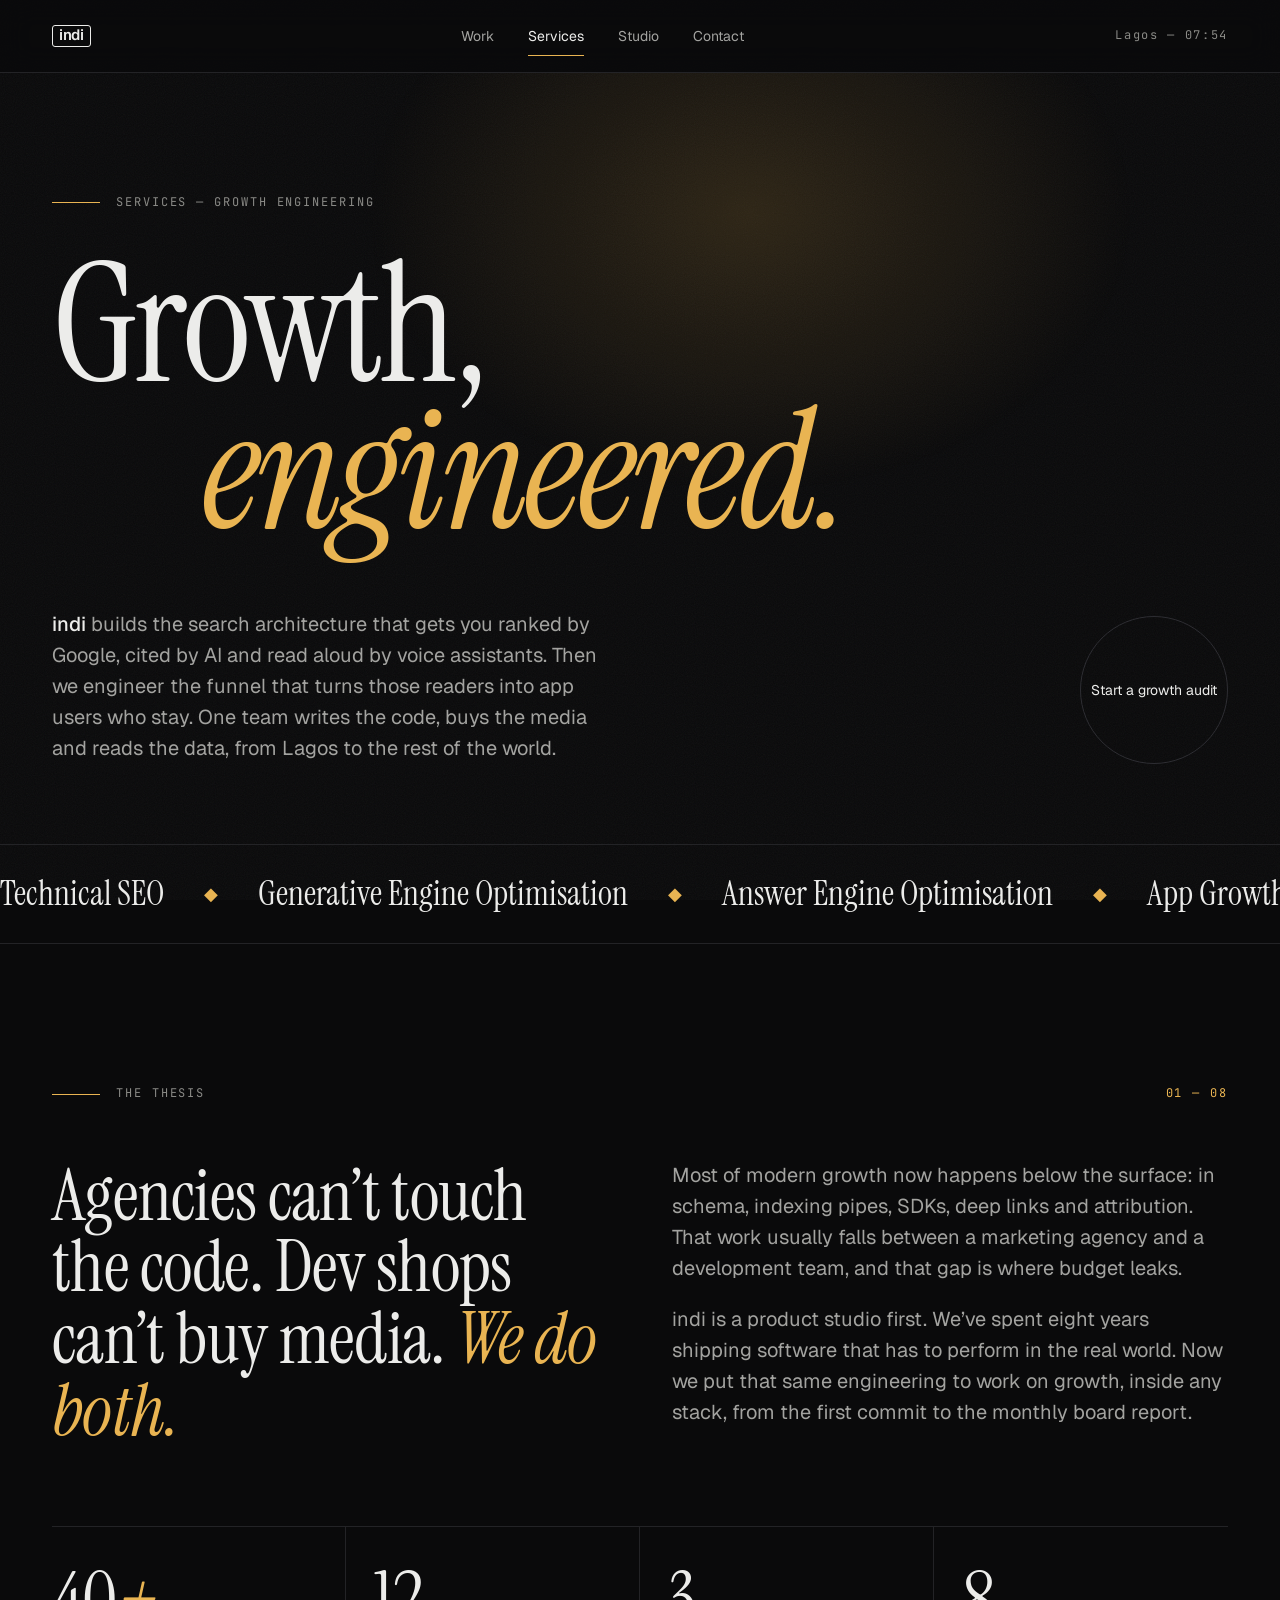
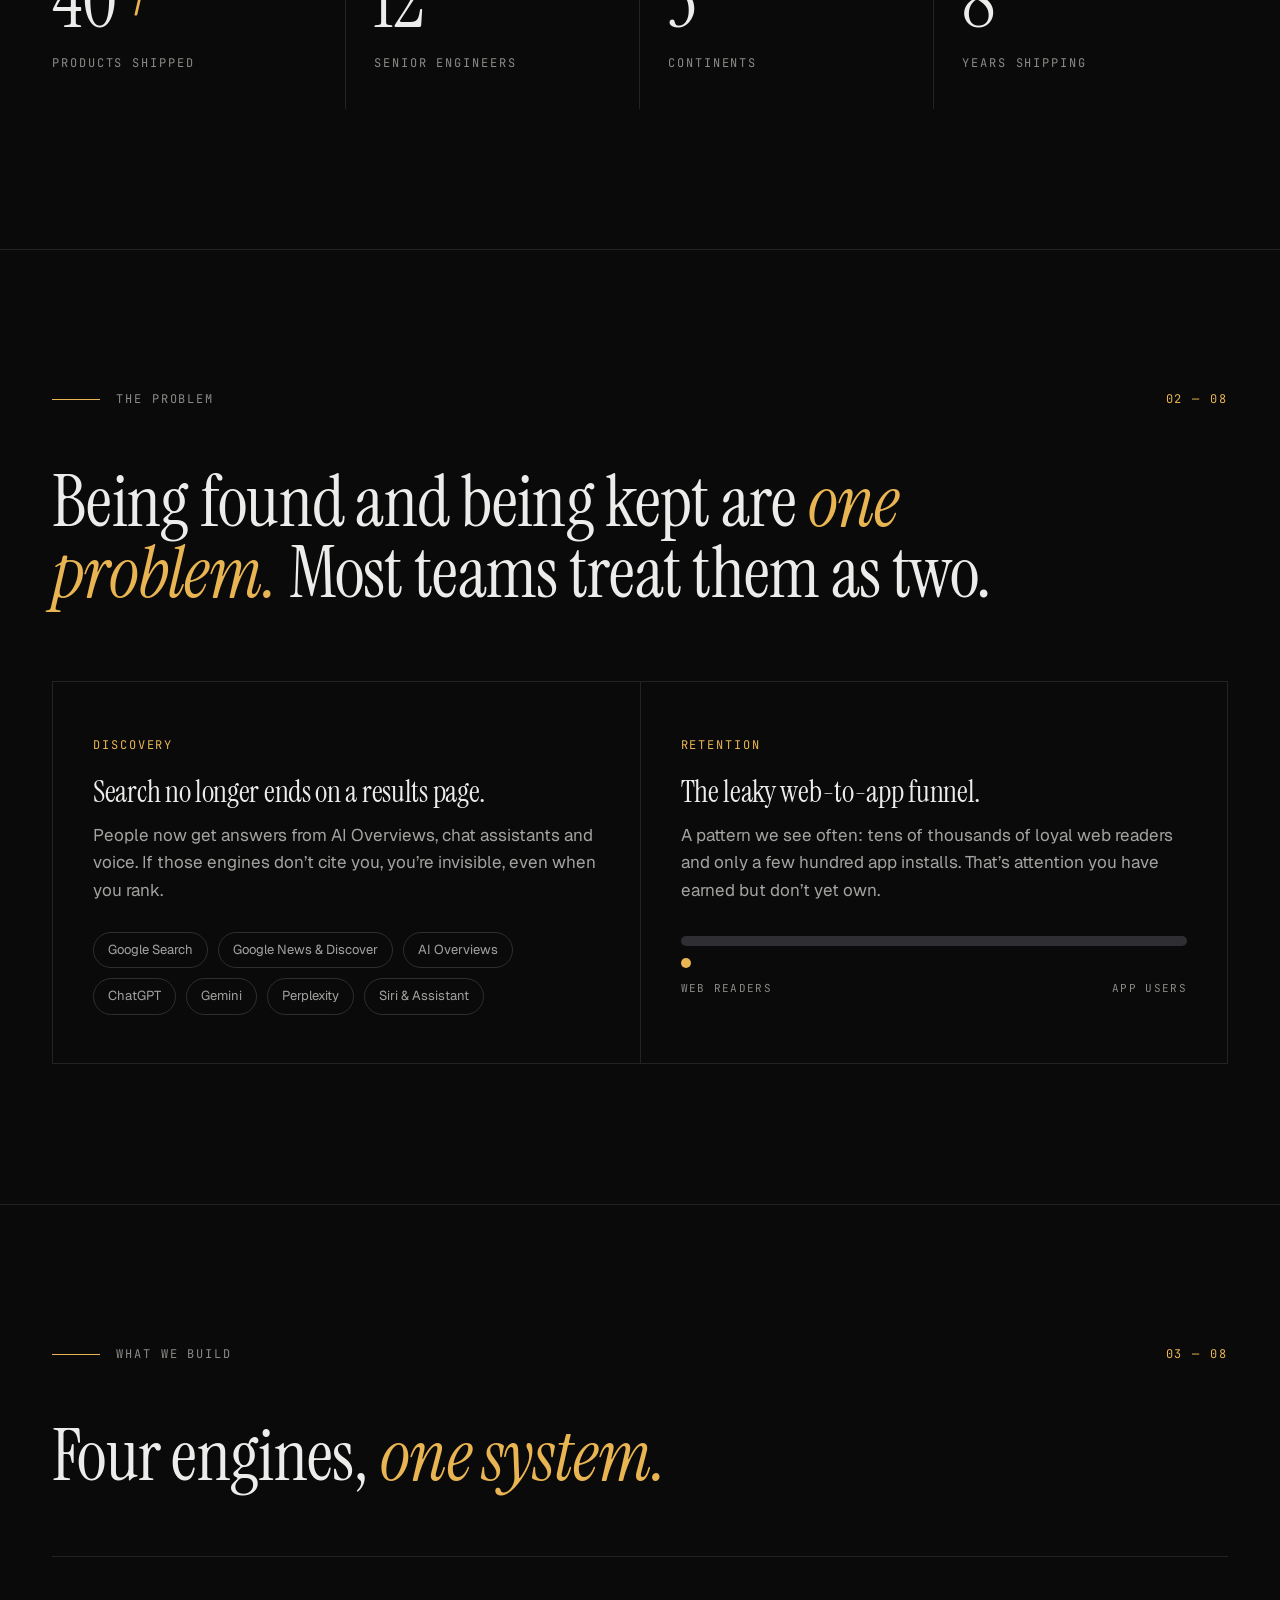
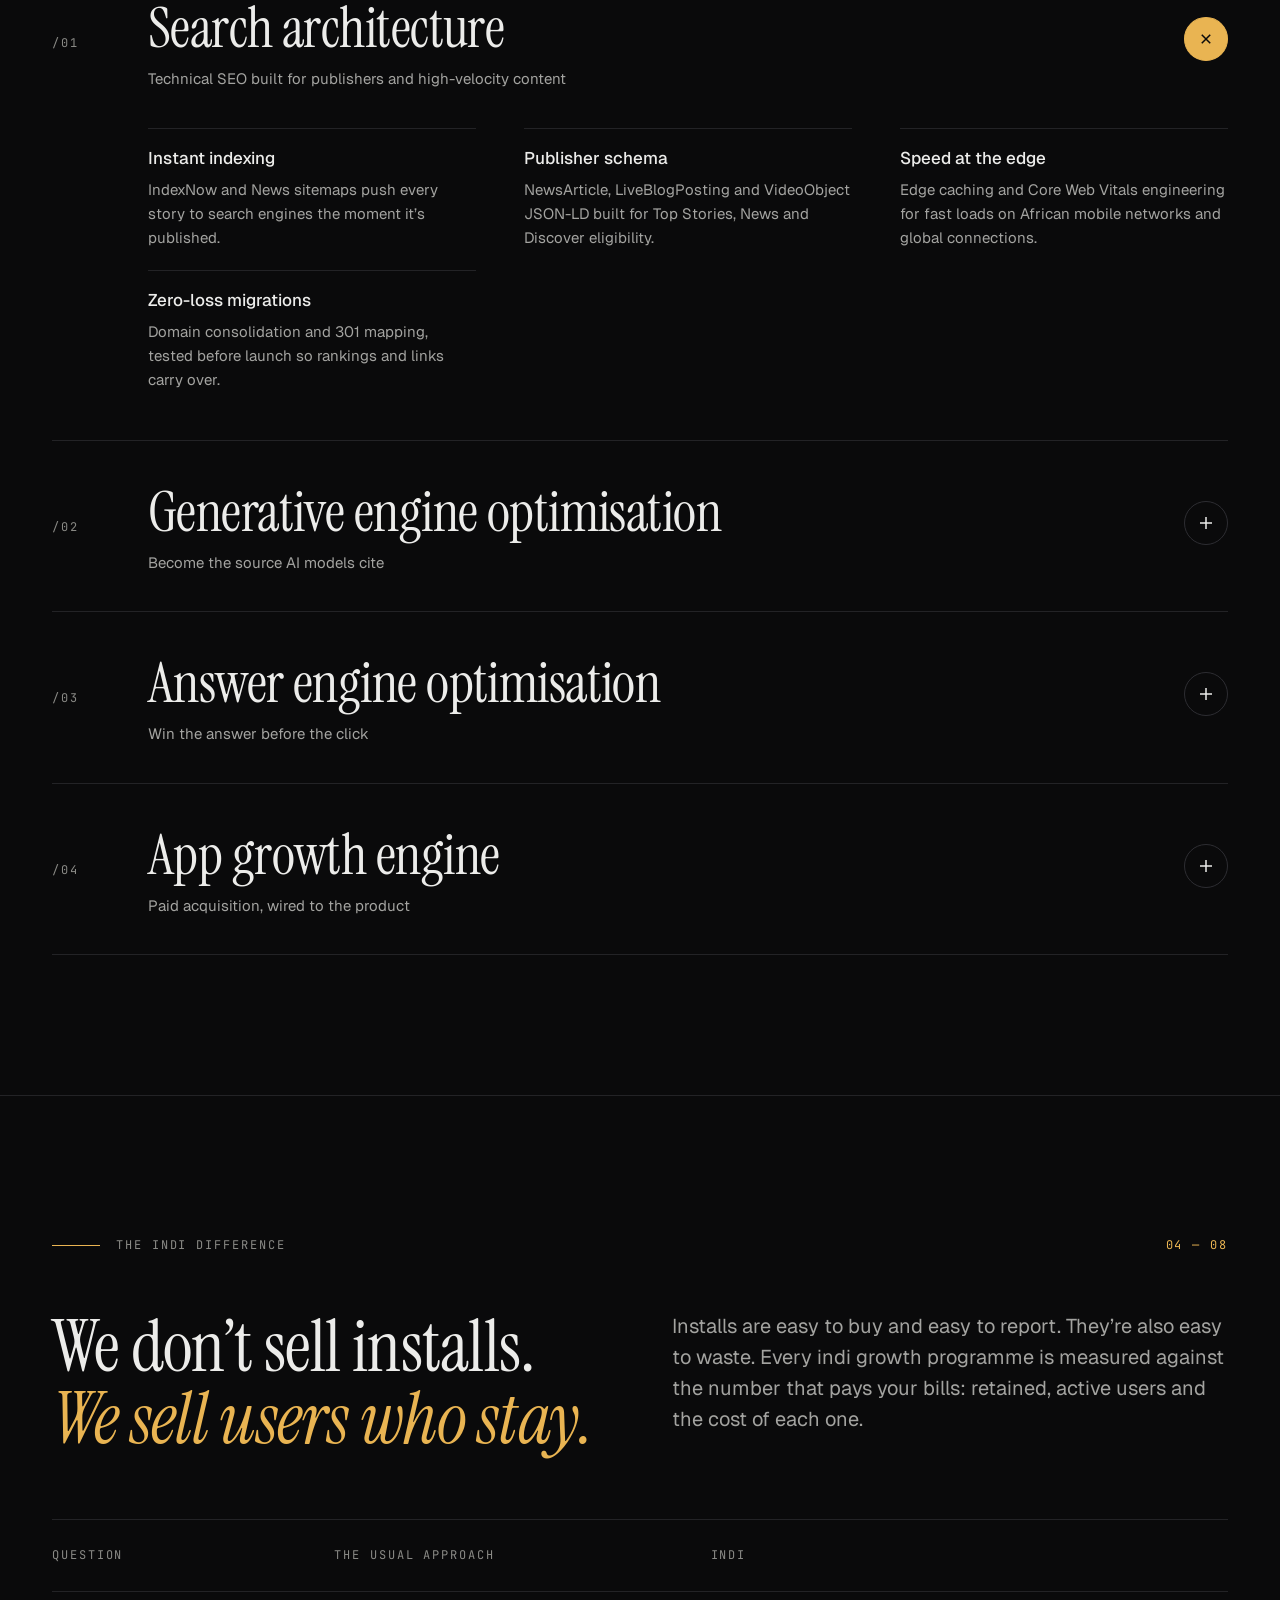
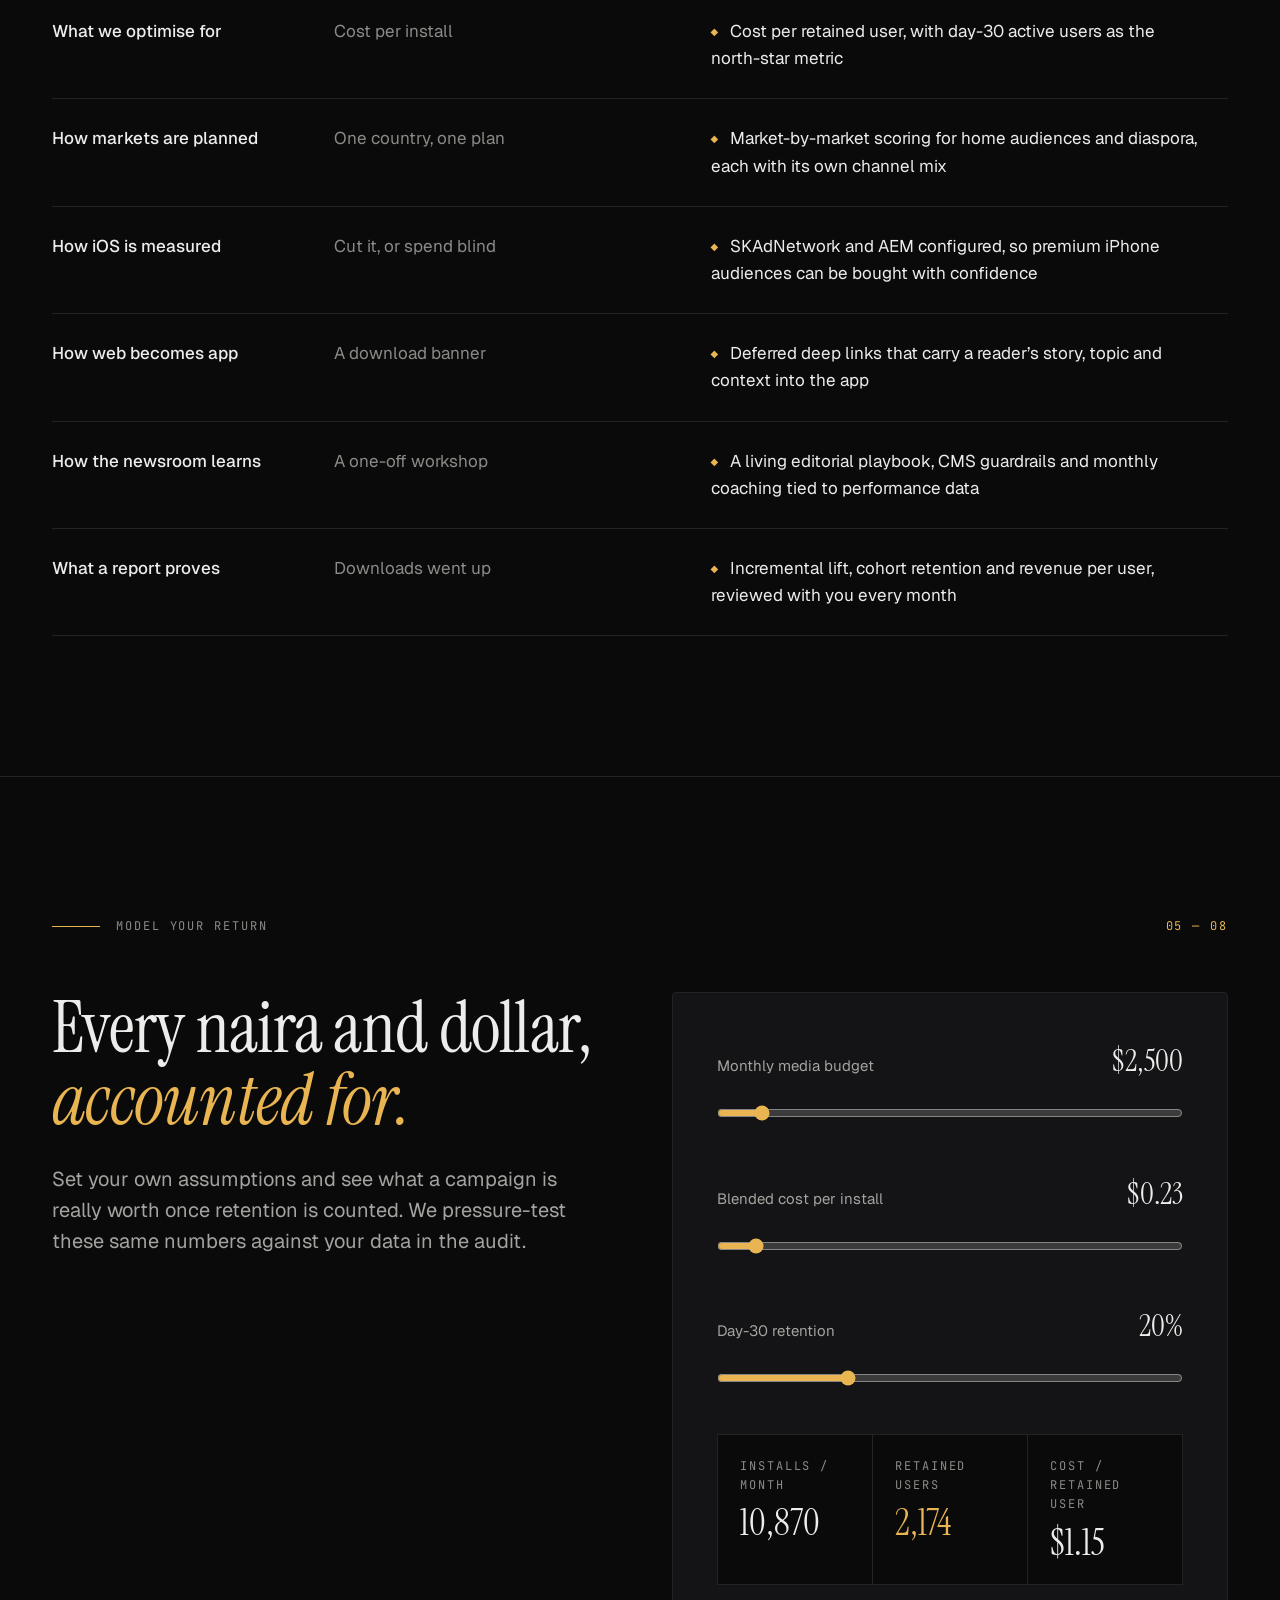
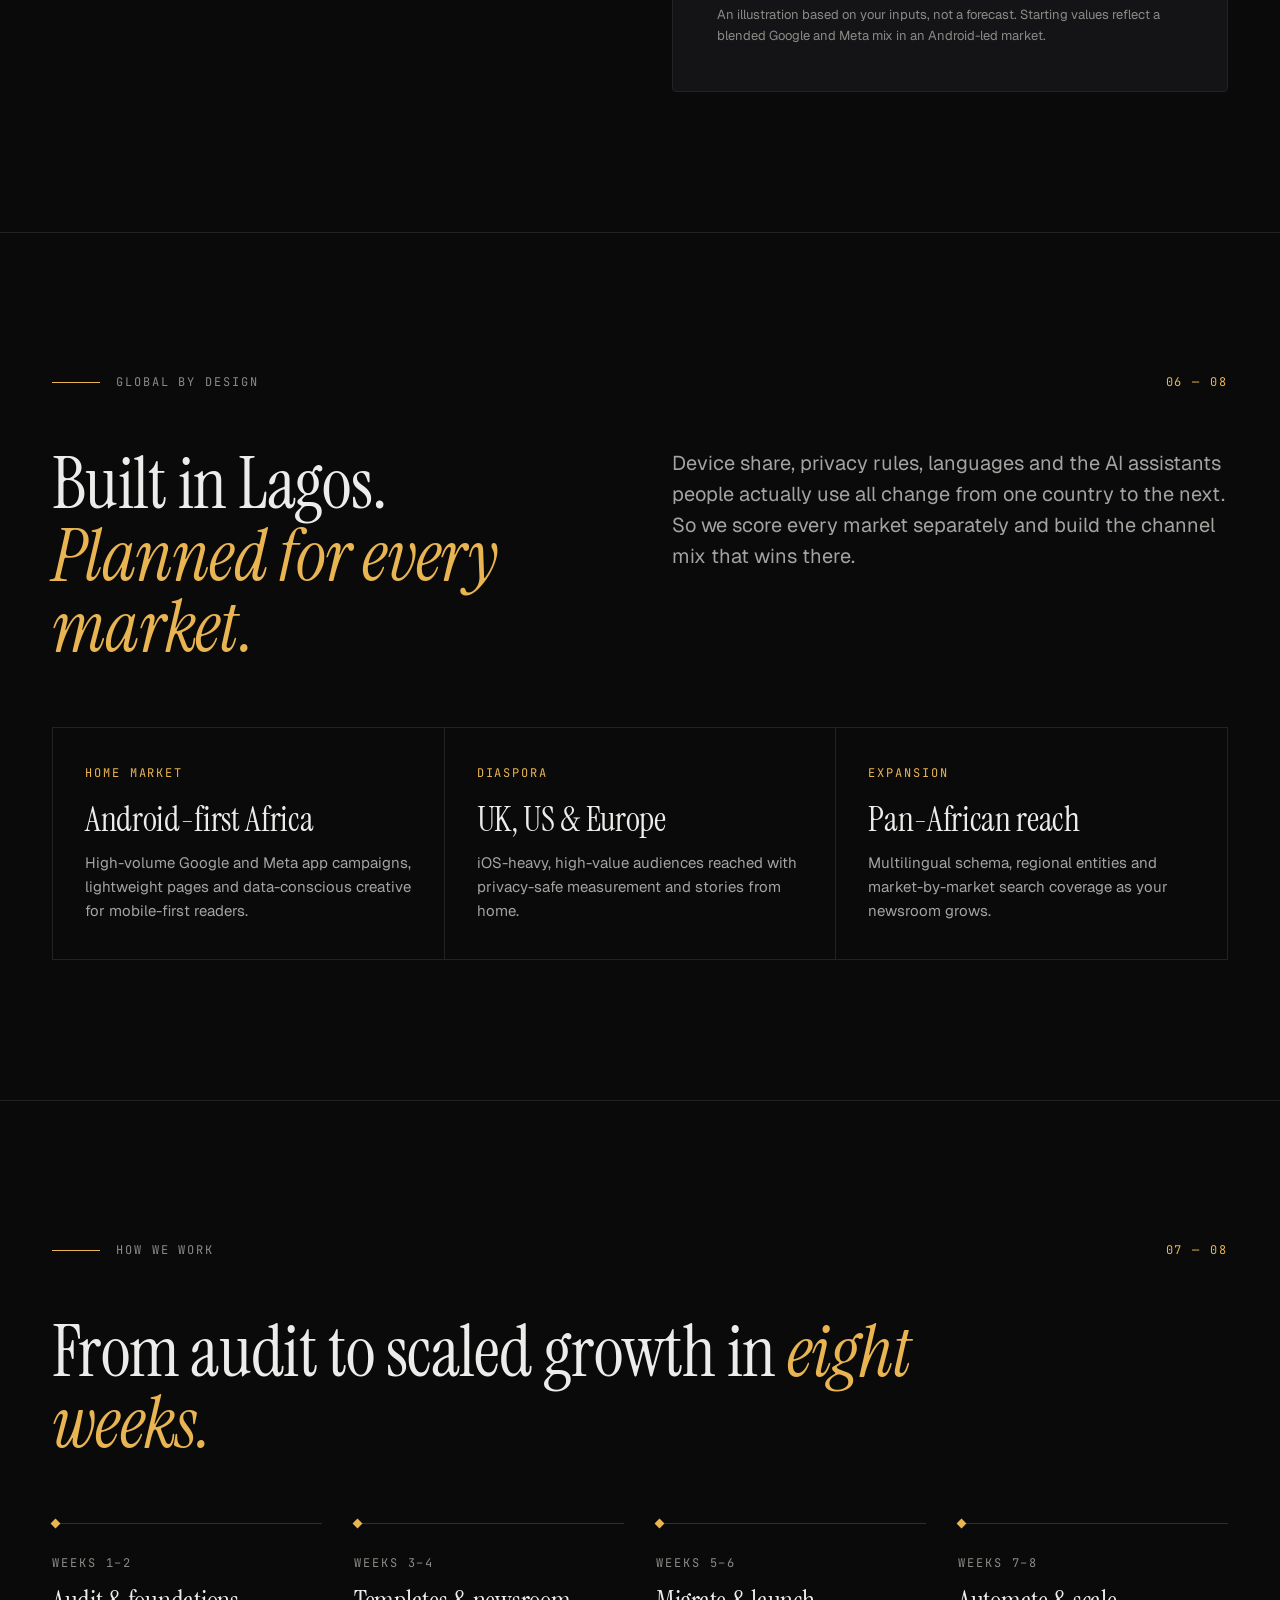
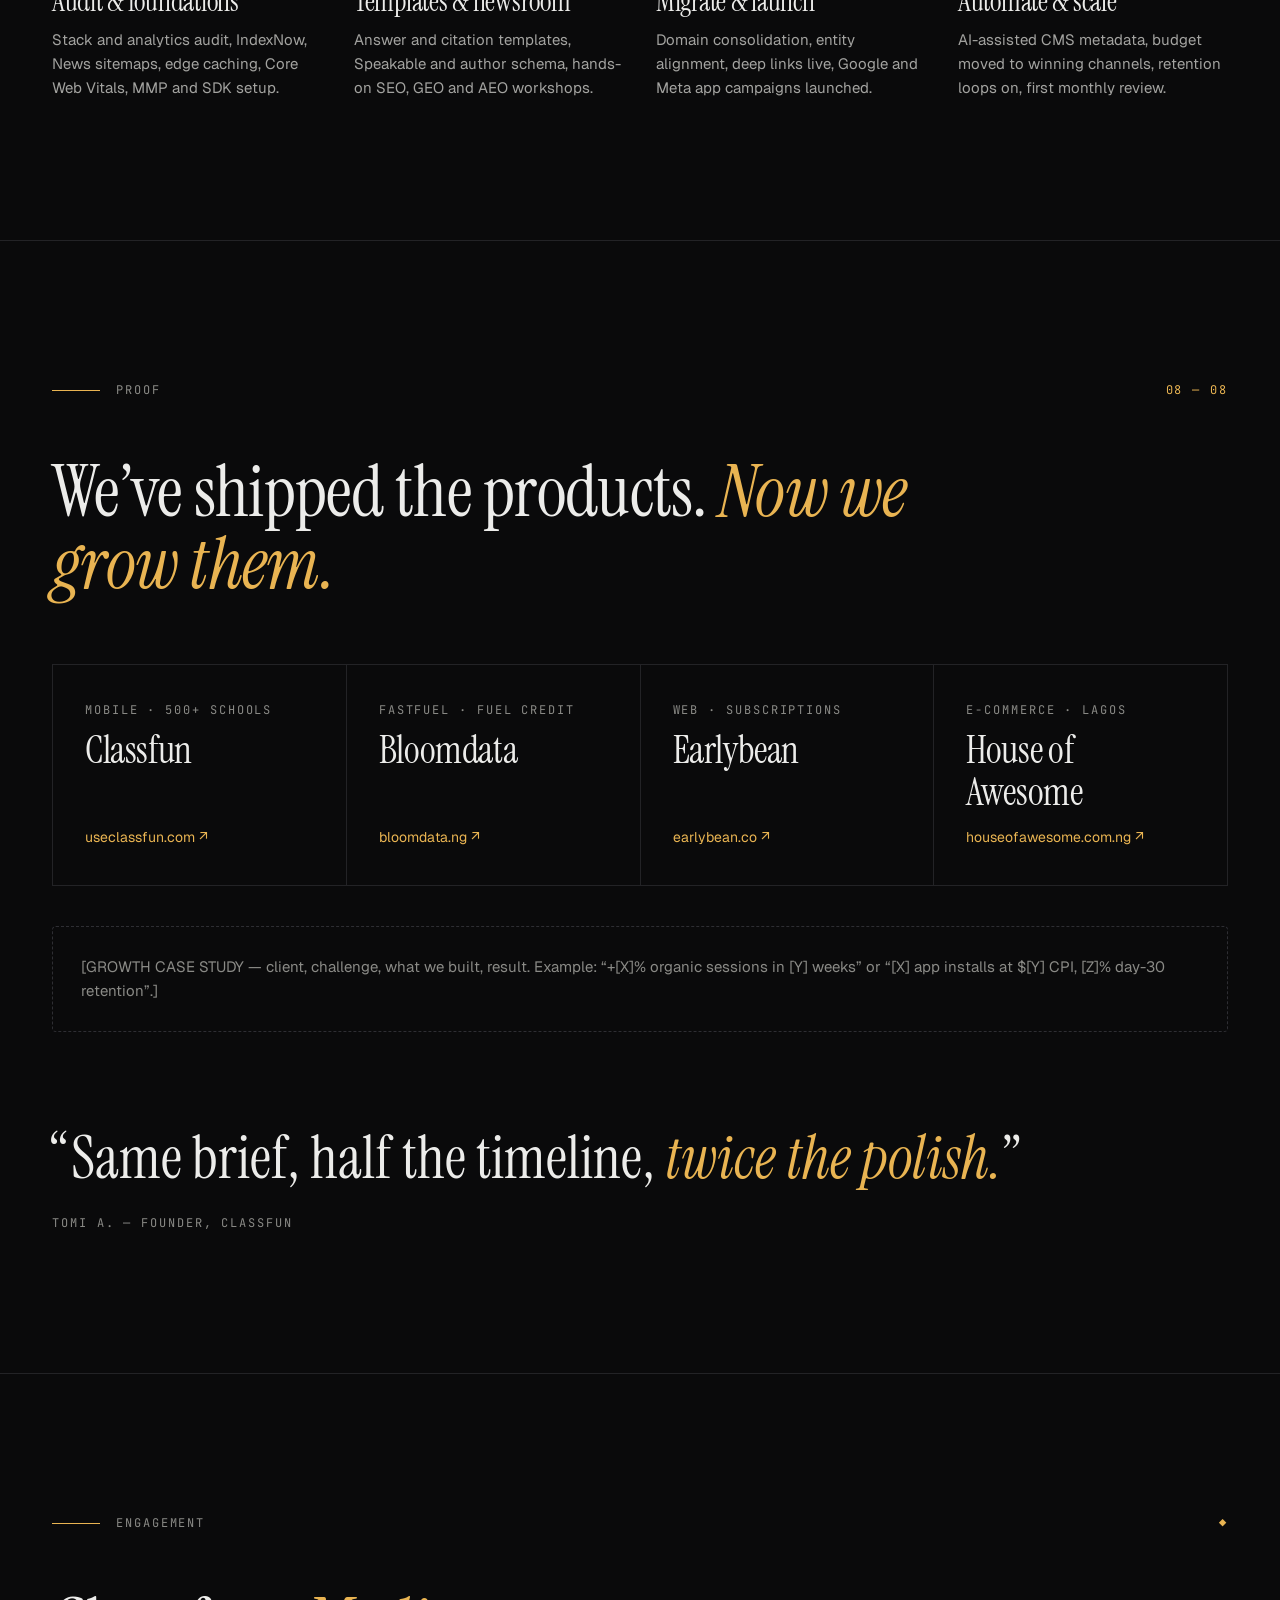
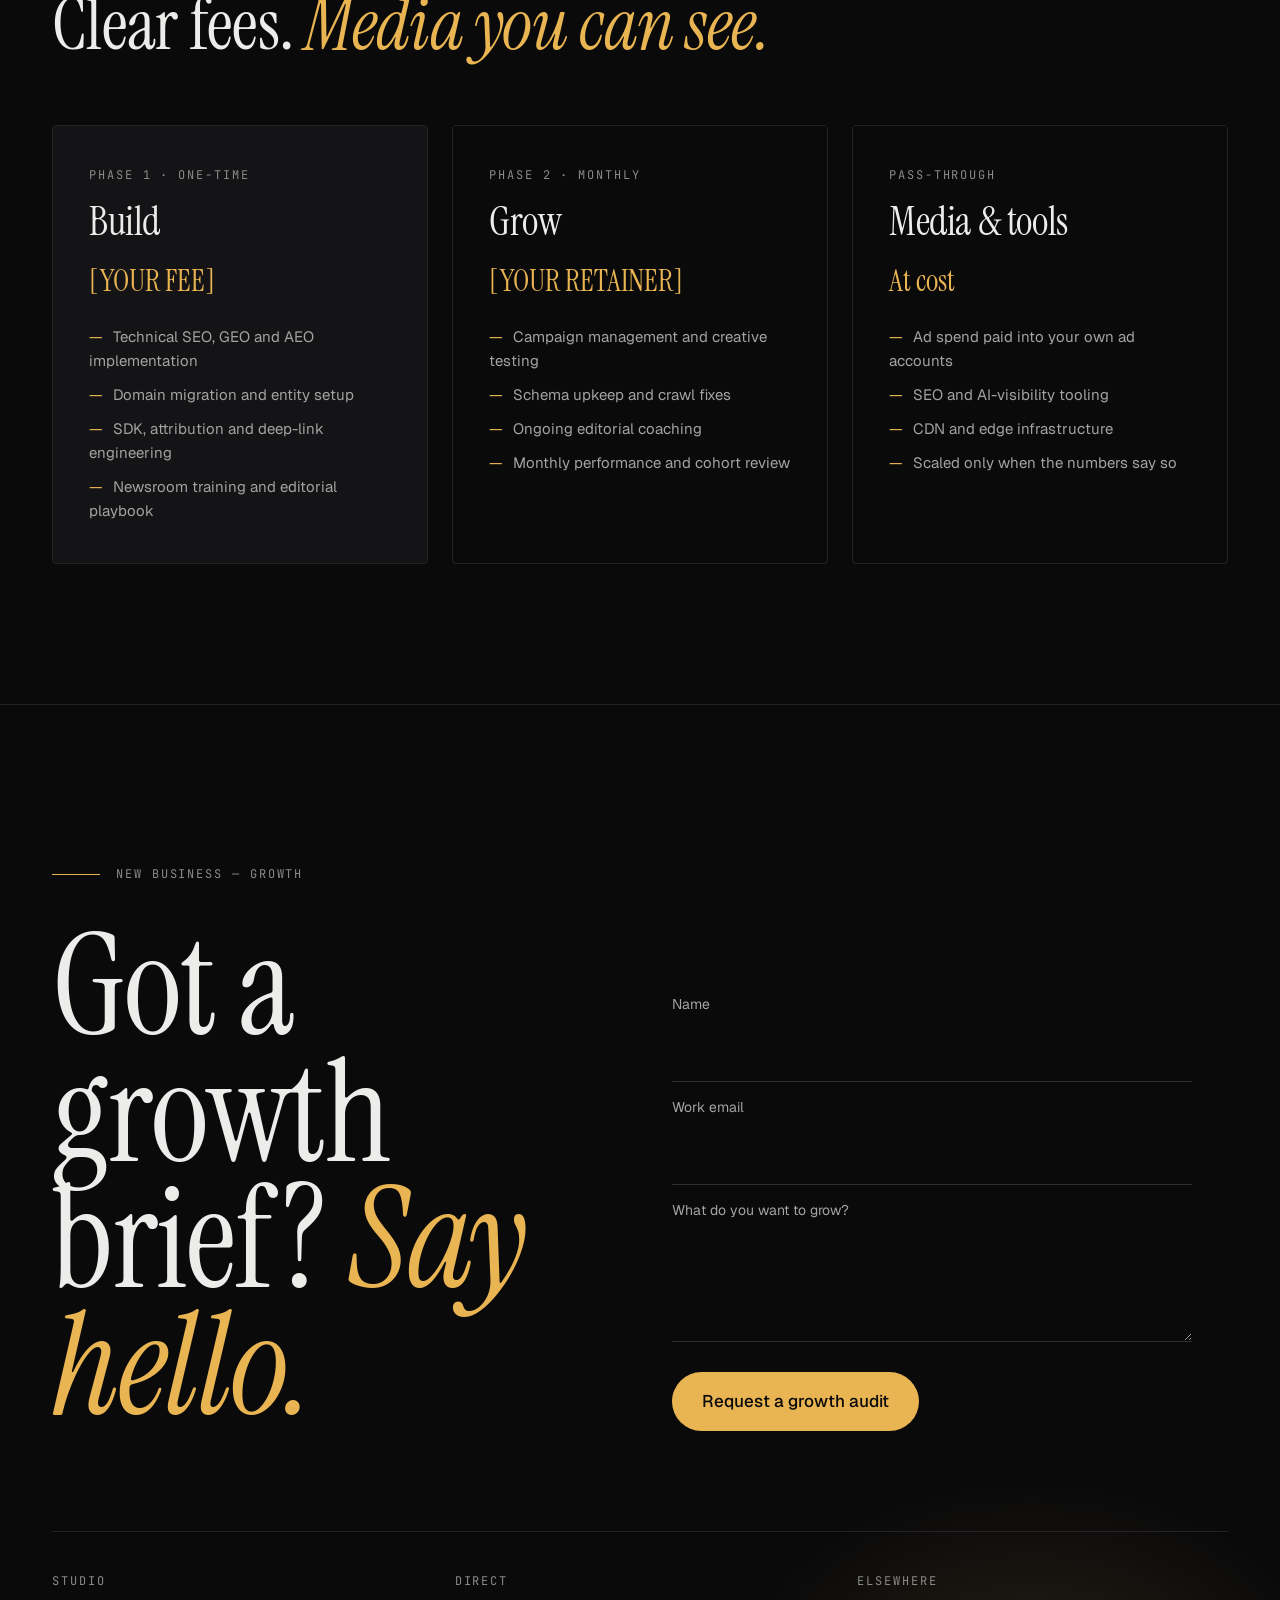
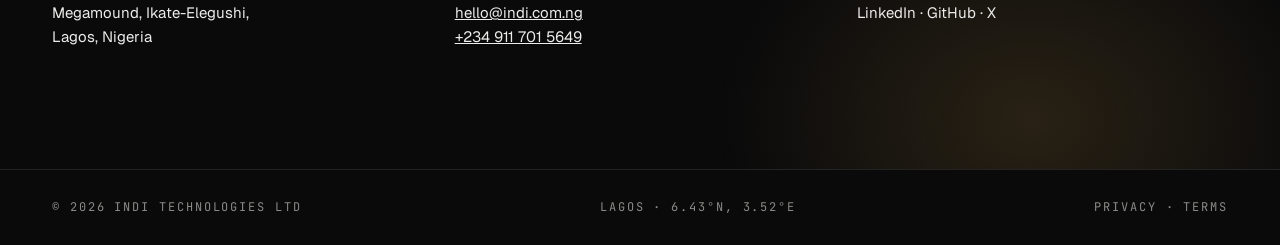
==== commit 595cacf1: "Replace homepage with Growth Engineering services page Co-Authored-By: Claude Sonnet 4.6 <noreply@an" ====
--- a/index.html
+++ b/index.html
@@ -1,336 +1,502 @@
-<!doctype html>
+<!DOCTYPE html>
 <html lang="en">
 <head>
-<meta charset="utf-8" />
-<meta name="viewport" content="width=device-width, initial-scale=1" />
-<title>indi — Software, shipped.</title>
-<meta name="description" content="indi builds the in-house software ambitious businesses can't buy off the shelf. Product studio, Lagos." />
-<link rel="shortcut icon" href="assets/favicon/favicon-32x32.png" />
-<link rel="apple-touch-icon" sizes="180x180" href="assets/favicon/apple-touch-icon.png" />
-<link rel="icon" type="image/png" sizes="32x32" href="assets/favicon/favicon-32x32.png" />
-<link rel="icon" type="image/png" sizes="16x16" href="assets/favicon/favicon-16x16.png" />
-<link rel="manifest" href="assets/favicon/site.webmanifest" />
-<link rel="preconnect" href="https://fonts.googleapis.com" />
-<link rel="preconnect" href="https://fonts.gstatic.com" crossorigin />
-<link href="https://fonts.googleapis.com/css2?family=Geist:wght@300;400;500;600&family=Instrument+Serif:ital@0;1&family=JetBrains+Mono:wght@400;500&display=swap" rel="stylesheet" />
-<link rel="stylesheet" href="assets/css/indi-v3.css" />
+<meta charset="utf-8">
+<meta name="viewport" content="width=device-width, initial-scale=1">
+<title>Growth Engineering — indi</title>
+<meta name="description" content="indi engineers growth: technical SEO, generative and answer engine optimisation, and paid app acquisition, built by the engineers who ship the product.">
+<link rel="preconnect" href="https://fonts.googleapis.com">
+<link rel="preconnect" href="https://fonts.gstatic.com" crossorigin>
+<link href="https://fonts.googleapis.com/css2?family=Instrument+Serif:ital@0;1&family=Geist:wght@300;400;500;600&family=JetBrains+Mono:wght@400;500&display=swap" rel="stylesheet">
+<style>
+:root{
+  --bg:#0A0A0B; --bg2:#111113; --card:#141416; --line:#232326; --line2:#2E2E33;
+  --ink:#ECECEA; --mute:#A3A3A0; --dim:#8A8A86;
+  --gold:oklch(0.8 0.13 80); --gold-soft:oklch(0.8 0.13 80 / .14);
+  --serif:"Instrument Serif","Times New Roman",serif;
+  --sans:Geist,-apple-system,system-ui,sans-serif;
+  --mono:"JetBrains Mono",ui-monospace,Menlo,monospace;
+  --wrap:1240px;
+}
+*{box-sizing:border-box}
+html{scroll-behavior:smooth}
+body{margin:0;background:var(--bg);color:var(--ink);font-family:var(--sans);font-size:17px;line-height:1.6;font-weight:400;-webkit-font-smoothing:antialiased;overflow-x:hidden}
+body::before{content:"";position:fixed;inset:0;pointer-events:none;z-index:0;opacity:.05;
+  background-image:url("data:image/svg+xml,%3Csvg xmlns='http://www.w3.org/2000/svg' width='160' height='160'%3E%3Cfilter id='n'%3E%3CfeTurbulence type='fractalNoise' baseFrequency='.9' numOctaves='2' stitchTiles='stitch'/%3E%3C/filter%3E%3Crect width='100%25' height='100%25' filter='url(%23n)'/%3E%3C/svg%3E")}
+a{color:var(--ink)}
+.wrap{max-width:var(--wrap);margin:0 auto;padding:0 32px;position:relative;z-index:1}
+.mono{font-family:var(--mono);font-size:12px;letter-spacing:.16em;text-transform:uppercase}
+.gold{color:var(--gold)}
+em,.it{font-style:italic;color:var(--gold)}
+h1,h2,h3{font-family:var(--serif);font-weight:400;margin:0;letter-spacing:-.01em}
+h2{font-size:clamp(40px,5.6vw,76px);line-height:1}
+h3{font-size:30px;line-height:1.1}
+p{margin:0}
+.lede{font-size:20px;line-height:1.55;color:var(--mute);max-width:640px}
+.lede strong{color:var(--ink);font-weight:500}
+
+/* nav */
+header{position:sticky;top:0;z-index:50;background:rgba(10,10,11,.78);backdrop-filter:blur(14px);-webkit-backdrop-filter:blur(14px);border-bottom:1px solid var(--line)}
+.nav{display:flex;align-items:center;justify-content:space-between;gap:20px;height:72px}
+.logo{display:inline-flex;align-items:center;text-decoration:none;font-family:var(--sans);font-weight:600;font-size:15px;letter-spacing:-.02em;border:1.5px solid var(--ink);padding:1px 6px 2px;border-radius:3px;line-height:1.1}
+.nav ul{display:flex;gap:34px;list-style:none;margin:0;padding:0}
+.nav ul a{text-decoration:none;color:var(--mute);font-size:14px;transition:color .2s}
+.nav ul a:hover,.nav ul a[aria-current]{color:var(--ink)}
+.nav ul li{position:relative}
+.nav ul a[aria-current]::after{content:"";position:absolute;left:0;right:0;bottom:-6px;height:1px;background:var(--gold)}
+.clock{color:var(--dim);font-family:var(--mono);font-size:12px;letter-spacing:.14em}
+@media (max-width:720px){.nav ul{gap:18px}.clock{display:none}}
+
+/* breadcrumb + hero */
+.hero{position:relative;padding:120px 0 80px;overflow:hidden}
+.hero::before{content:"";position:absolute;top:-260px;left:50%;width:1100px;height:800px;transform:translateX(-40%);background:radial-gradient(closest-side,oklch(0.8 0.13 80 / .16),transparent 70%);pointer-events:none}
+.eyebrow{display:flex;align-items:center;gap:16px;color:var(--dim)}
+.eyebrow::before{content:"";width:48px;height:1px;background:var(--gold)}
+.hero h1{font-size:clamp(68px,13vw,196px);line-height:.88;margin-top:40px;letter-spacing:-.025em}
+.hero h1 em{display:block;padding-left:.9em}
+.hero-foot{display:flex;flex-wrap:wrap;justify-content:space-between;align-items:flex-end;gap:40px;margin-top:64px}
+.hero-foot .lede{max-width:560px}
+.orb{flex:0 0 auto;width:148px;height:148px;border-radius:50%;border:1px solid var(--line2);display:grid;place-items:center;text-align:center;text-decoration:none;font-size:14px;transition:all .35s ease}
+.orb:hover{background:var(--gold);color:var(--bg);border-color:var(--gold);transform:rotate(-8deg)}
+
+/* marquee */
+.marquee{border-top:1px solid var(--line);border-bottom:1px solid var(--line);overflow:hidden;padding:22px 0;position:relative;z-index:1}
+.track{display:flex;gap:40px;width:max-content;animation:scroll 46s linear infinite;font-family:var(--serif);font-size:34px;white-space:nowrap}
+.track span:nth-child(even){color:var(--gold);font-size:18px;align-self:center}
+@keyframes scroll{to{transform:translateX(-50%)}}
+@media (prefers-reduced-motion:reduce){.track{animation:none}}
+
+/* sections */
+section{position:relative;z-index:1}
+.sec{padding:140px 0}
+.sec-head{display:flex;justify-content:space-between;align-items:center;margin-bottom:56px;color:var(--dim)}
+.sec-head .l{display:flex;align-items:center;gap:16px}
+.sec-head .l::before{content:"";width:48px;height:1px;background:var(--gold)}
+.sec-head .r{color:var(--gold)}
+.split{display:grid;grid-template-columns:repeat(auto-fit,minmax(min(100%,420px),1fr));gap:64px;align-items:start}
+.rule{border-top:1px solid var(--line)}
+
+/* stats */
+.stats{display:grid;grid-template-columns:repeat(auto-fit,minmax(200px,1fr));margin-top:80px;border-top:1px solid var(--line)}
+.stat{padding:36px 28px 36px 0;border-right:1px solid var(--line)}
+.stat:last-child{border-right:0}
+.stat+.stat{padding-left:28px}
+.stat b{display:block;font-family:var(--serif);font-weight:400;font-size:clamp(56px,6vw,88px);line-height:1}
+.stat b i{color:var(--gold)}
+.stat span{display:block;margin-top:14px;color:var(--dim)}
+@media (max-width:640px){.stat,.stat+.stat{border-right:0;padding-left:0;border-bottom:1px solid var(--line)}}
+
+/* problem cards */
+.duo{display:grid;grid-template-columns:repeat(auto-fit,minmax(min(100%,360px),1fr));gap:1px;background:var(--line);border:1px solid var(--line);margin-top:72px}
+.duo article{background:var(--bg);padding:48px 40px}
+.duo .k{color:var(--gold)}
+.duo h3{margin:18px 0 14px}
+.duo p{color:var(--mute)}
+.engines{display:flex;flex-wrap:wrap;gap:10px;margin-top:28px}
+.chip{border:1px solid var(--line2);border-radius:999px;padding:7px 14px;font-size:13px;color:var(--mute)}
+.funnel{margin-top:32px;display:grid;gap:12px}
+.bar{height:10px;border-radius:5px;background:var(--line2)}
+.bar.s{width:2%;min-width:10px;background:var(--gold)}
+.funnel-l{display:flex;justify-content:space-between;color:var(--dim);font-family:var(--mono);font-size:11px;letter-spacing:.12em;text-transform:uppercase}
+
+/* services list */
+.svc{border-top:1px solid var(--line)}
+.svc details{border-bottom:1px solid var(--line)}
+.svc summary{list-style:none;cursor:pointer;display:grid;grid-template-columns:72px 1fr auto;gap:24px;align-items:baseline;padding:40px 0;transition:padding .3s}
+.svc summary::-webkit-details-marker{display:none}
+.svc summary:hover h3{color:var(--gold)}
+.svc summary .n{color:var(--dim)}
+.svc summary h3{font-size:clamp(34px,4.4vw,60px);transition:color .25s}
+.svc summary h3 small{display:block;font-family:var(--sans);font-size:15px;color:var(--mute);margin-top:12px;letter-spacing:0}
+.svc summary .plus{width:44px;height:44px;border:1px solid var(--line2);border-radius:50%;display:grid;place-items:center;transition:transform .3s,background .3s}
+.svc details[open] .plus{transform:rotate(45deg);background:var(--gold);border-color:var(--gold)}
+.svc details[open] .plus svg{stroke:var(--bg)}
+.svc .body{display:grid;grid-template-columns:repeat(auto-fit,minmax(min(100%,260px),1fr));gap:20px 48px;padding:0 0 48px 96px}
+.svc .body div{border-top:1px solid var(--line);padding-top:16px}
+.svc .body b{display:block;font-weight:500;margin-bottom:6px}
+.svc .body p{color:var(--mute);font-size:15px}
+@media (max-width:720px){.svc summary{grid-template-columns:1fr auto}.svc summary .n{display:none}.svc .body{padding-left:0}}
+
+/* compare */
+.cmp{width:100%;border-collapse:collapse;min-width:720px}
+.cmp-box{overflow-x:auto;margin-top:64px;border-top:1px solid var(--line)}
+.cmp th,.cmp td{text-align:left;padding:26px 24px 26px 0;border-bottom:1px solid var(--line);vertical-align:top}
+.cmp thead th{color:var(--dim);font-weight:400}
+.cmp td:first-child{width:24%;font-weight:500}
+.cmp td:nth-child(2){color:var(--dim);width:32%}
+.cmp td:nth-child(3){color:var(--ink)}
+.cmp td:nth-child(3)::before{content:"◆";color:var(--gold);font-size:10px;margin-right:12px;vertical-align:2px}
+
+/* model */
+.model{background:var(--card);border:1px solid var(--line);border-radius:4px;padding:44px}
+.field{margin-bottom:26px}
+.field label{display:flex;justify-content:space-between;align-items:baseline;gap:12px;color:var(--mute);font-size:15px;margin-bottom:6px}
+.field output{font-family:var(--serif);font-size:30px;color:var(--ink)}
+input[type=range]{width:100%;height:44px;accent-color:oklch(0.8 0.13 80);cursor:pointer;margin:0}
+.res{display:grid;grid-template-columns:repeat(auto-fit,minmax(150px,1fr));gap:1px;background:var(--line);border:1px solid var(--line);margin-top:8px}
+.res div{background:var(--bg);padding:22px}
+.res span{color:var(--dim);display:block}
+.res b{display:block;font-family:var(--serif);font-weight:400;font-size:36px;line-height:1.1;margin-top:8px}
+.res .hi b{color:var(--gold)}
+.note{margin-top:20px;font-size:13px;color:var(--dim)}
+
+/* markets */
+.mk{display:grid;grid-template-columns:repeat(auto-fit,minmax(min(100%,270px),1fr));gap:1px;background:var(--line);border:1px solid var(--line);margin-top:64px}
+.mk div{background:var(--bg);padding:36px 32px}
+.mk h3{font-size:34px}
+.mk .mono{color:var(--gold);display:block;margin-bottom:18px}
+.mk p{color:var(--mute);margin-top:12px;font-size:15px}
+
+/* timeline */
+.tl{display:grid;grid-template-columns:repeat(auto-fit,minmax(min(100%,220px),1fr));gap:32px;margin-top:64px}
+.tl div{border-top:1px solid var(--line2);padding-top:24px;position:relative}
+.tl div::before{content:"";position:absolute;top:-4px;left:0;width:7px;height:7px;background:var(--gold);transform:rotate(45deg)}
+.tl .mono{color:var(--dim)}
+.tl h3{font-size:28px;margin:12px 0 10px}
+.tl p{color:var(--mute);font-size:15px}
+
+/* work */
+.work{display:grid;grid-template-columns:repeat(auto-fit,minmax(min(100%,260px),1fr));gap:1px;background:var(--line);border:1px solid var(--line);margin-top:64px}
+.work a{background:var(--bg);padding:36px 32px;text-decoration:none;display:flex;flex-direction:column;gap:10px;min-height:220px;transition:background .25s}
+.work a:hover{background:var(--card)}
+.work .mono{color:var(--dim)}
+.work h3{font-size:38px}
+.work .u{margin-top:auto;color:var(--gold);font-size:14px}
+blockquote{margin:96px 0 0;max-width:980px}
+blockquote p{font-family:var(--serif);font-size:clamp(36px,4.6vw,64px);line-height:1.05}
+blockquote footer{margin-top:24px;color:var(--dim)}
+.slot{border:1px dashed var(--line2);border-radius:4px;padding:28px;color:var(--dim);margin-top:40px;font-size:15px}
+
+/* engagement */
+.tiers{display:grid;grid-template-columns:repeat(auto-fit,minmax(min(100%,300px),1fr));gap:24px;margin-top:64px}
+.tier{border:1px solid var(--line);padding:40px 36px;display:flex;flex-direction:column;gap:14px;border-radius:4px}
+.tier.f{background:var(--card)}
+.tier .mono{color:var(--dim)}
+.tier h3{font-size:40px}
+.tier .p{font-family:var(--serif);font-size:30px;color:var(--gold)}
+.tier ul{margin:6px 0 0;padding:0;list-style:none;display:grid;gap:10px;color:var(--mute);font-size:15px}
+.tier li::before{content:"—";color:var(--gold);margin-right:10px}
+
+/* cta */
+.cta{padding:160px 0 120px;border-top:1px solid var(--line);overflow:hidden}
+.cta::before{content:"";position:absolute;bottom:-300px;right:-200px;width:900px;height:700px;background:radial-gradient(closest-side,oklch(0.8 0.13 80 / .14),transparent 70%);pointer-events:none}
+.cta h2{font-size:clamp(64px,11vw,168px);line-height:.9}
+.form{display:grid;gap:14px;max-width:520px}
+.form label{color:var(--mute);font-size:14px}
+.form input,.form textarea{font:inherit;color:var(--ink);background:transparent;border:0;border-bottom:1px solid var(--line2);padding:12px 0;min-height:44px;outline:none;transition:border-color .2s}
+.form input:focus,.form textarea:focus{border-color:var(--gold)}
+.btn{justify-self:start;margin-top:16px;font:inherit;font-weight:500;background:var(--gold);color:var(--bg);border:0;border-radius:999px;padding:16px 30px;min-height:48px;cursor:pointer;transition:transform .2s}
+.btn:hover{transform:translateY(-2px)}
+.contact{display:grid;grid-template-columns:repeat(auto-fit,minmax(200px,1fr));gap:32px;margin-top:100px;padding-top:40px;border-top:1px solid var(--line)}
+.contact .mono{color:var(--dim);display:block;margin-bottom:10px}
+.contact p{color:var(--ink);font-size:15px}
+footer.site{border-top:1px solid var(--line);padding:28px 0;color:var(--dim)}
+footer.site .wrap{display:flex;flex-wrap:wrap;justify-content:space-between;gap:12px}
+:focus-visible{outline:2px solid var(--gold);outline-offset:3px}
+.reveal{opacity:0;transform:translateY(24px);transition:opacity .9s ease,transform .9s ease}
+.reveal.in{opacity:1;transform:none}
+@media (prefers-reduced-motion:reduce){.reveal{opacity:1;transform:none}}
+</style>
 </head>
 <body>
 
-<!-- Film grain -->
-<div class="grain"></div>
-
-<!-- Ambient orb -->
-<div class="orb" id="orb"></div>
-
-<!-- Custom cursor -->
-<div class="cursor-dot" id="cursorDot"></div>
-<div class="cursor-ring" id="cursorRing"></div>
-
-<!-- Preloader -->
-<div class="preloader" id="preloader">
-  <div class="word"><span>indi — lagos</span></div>
-  <div class="pct" id="preloaderPct">0<em>%</em></div>
+<header>
+  <div class="wrap nav">
+    <a class="logo" href="/" aria-label="indi home">indi</a>
+    <nav aria-label="Main">
+      <ul>
+        <li><a href="/#work">Work</a></li>
+        <li><a href="/#services" aria-current="page">Services</a></li>
+        <li><a href="/#studio">Studio</a></li>
+        <li><a href="#contact">Contact</a></li>
+      </ul>
+    </nav>
+    <span class="clock" id="clock">Lagos — --:--</span>
+  </div>
+</header>
+
+<main>
+<!-- HERO -->
+<section class="hero">
+  <div class="wrap">
+    <p class="eyebrow mono">Services — Growth Engineering</p>
+    <h1>Growth,<em>engineered.</em></h1>
+    <div class="hero-foot">
+      <p class="lede"><strong>indi</strong> builds the search architecture that gets you ranked by Google, cited by AI and read aloud by voice assistants. Then we engineer the funnel that turns those readers into app users who stay. One team writes the code, buys the media and reads the data, from Lagos to the rest of the world.</p>
+      <a class="orb" href="#contact">Start a growth audit</a>
+    </div>
+  </div>
+</section>
+
+<div class="marquee" aria-hidden="true">
+  <div class="track">
+    <span>Technical SEO</span><span>◆</span><span>Generative Engine Optimisation</span><span>◆</span><span>Answer Engine Optimisation</span><span>◆</span><span>App Growth</span><span>◆</span><span>Deep Linking</span><span>◆</span><span>Attribution</span><span>◆</span><span>App Store Optimisation</span><span>◆</span><span>Newsroom Enablement</span><span>◆</span>
+    <span>Technical SEO</span><span>◆</span><span>Generative Engine Optimisation</span><span>◆</span><span>Answer Engine Optimisation</span><span>◆</span><span>App Growth</span><span>◆</span><span>Deep Linking</span><span>◆</span><span>Attribution</span><span>◆</span><span>App Store Optimisation</span><span>◆</span><span>Newsroom Enablement</span><span>◆</span>
+  </div>
 </div>
 
-<!-- NAV -->
-<nav class="nav" id="nav">
-  <div class="shell nav-row">
-    <a href="#top" class="nav-logo" aria-label="indi home">
-      <img src="assets/images/indi-logo.png" alt="indi" />
-    </a>
-    <div class="nav-links">
-      <a href="#work">Work</a>
-      <a href="#services">Services</a>
-      <a href="#studio">Studio</a>
-      <a href="#contact">Contact</a>
-    </div>
-    <div class="nav-time" id="navTime">Lagos — 00:00</div>
-  </div>
-</nav>
-
-<!-- HERO -->
-<header class="hero shell" id="top">
-  <div>
-    <div class="hero-label">Product studio — Lagos, NG</div>
-    <h1 class="hero-mega" aria-label="Software, shipped." id="heroMega">
-      <span class="ln" id="heroLine1"></span>
-      <span class="ln ln-2" id="heroLine2"></span>
-    </h1>
-    <div class="hero-base">
-      <p class="tag"><b>indi</b> builds the in-house software ambitious businesses can&rsquo;t buy off the shelf.</p>
-      <div id="magWrap" style="will-change:transform;width:fit-content">
-        <a href="#contact" class="btn-mag">
-          <span class="fill"></span>
-          <span class="lbl">Start a project</span>
-        </a>
+<!-- THESIS -->
+<section class="sec">
+  <div class="wrap">
+    <div class="sec-head mono"><span class="l">The thesis</span><span class="r">01 — 08</span></div>
+    <div class="split reveal">
+      <h2>Agencies can’t touch the code. Dev shops can’t buy media. <em>We do both.</em></h2>
+      <div>
+        <p class="lede">Most of modern growth now happens below the surface: in schema, indexing pipes, SDKs, deep links and attribution. That work usually falls between a marketing agency and a development team, and that gap is where budget leaks.</p>
+        <p class="lede" style="margin-top:20px">indi is a product studio first. We’ve spent eight years shipping software that has to perform in the real world. Now we put that same engineering to work on growth, inside any stack, from the first commit to the monthly board report.</p>
       </div>
     </div>
-  </div>
-</header>
-
-<!-- VELOCITY MARQUEE -->
-<div class="vmarquee">
-  <div class="vmarquee-track" id="marqueeTrack">
-    <span>Mobile</span><span class="sp">◆</span>
-    <em>NFC</em><span class="sp">◆</span>
-    <span>Web</span><span class="sp">◆</span>
-    <em>Wearables</em><span class="sp">◆</span>
-    <span>Enterprise</span><span class="sp">◆</span>
-    <em>IoT</em><span class="sp">◆</span>
-    <span>Payments</span><span class="sp">◆</span>
-    <span>Mobile</span><span class="sp">◆</span>
-    <em>NFC</em><span class="sp">◆</span>
-    <span>Web</span><span class="sp">◆</span>
-    <em>Wearables</em><span class="sp">◆</span>
-    <span>Enterprise</span><span class="sp">◆</span>
-    <em>IoT</em><span class="sp">◆</span>
-    <span>Payments</span><span class="sp">◆</span>
-  </div>
-</div>
-
-<!-- STUDIO -->
-<section class="sec shell" id="studio">
-  <div class="sec-head">
-    <span class="sec-label">The studio</span>
-    <span class="idx"><em>01</em> — 04</span>
-  </div>
-  <p class="about-state" id="studioStatement">
-    <span class="dim">Eight years.</span> <span class="dim">Forty products.</span> <span class="dim">One obsession —</span> <em>software that ships.</em>
-  </p>
-  <div class="about-figures">
-    <div class="fig">
-      <div class="n"><span class="counter" data-to="40" data-dur="1600">0</span><em>+</em></div>
-      <div class="d">Products shipped</div>
-    </div>
-    <div class="fig">
-      <div class="n"><span class="counter" data-to="12" data-dur="1300">0</span></div>
-      <div class="d">Senior engineers</div>
-    </div>
-    <div class="fig">
-      <div class="n"><span class="counter" data-to="3" data-dur="1000">0</span></div>
-      <div class="d">Continents</div>
-    </div>
-  </div>
-</section>
-
-<!-- SERVICES -->
-<section class="sec shell" id="services">
-  <div class="sec-head">
-    <span class="sec-label">What we make</span>
-    <span class="idx"><em>02</em> — 04</span>
-  </div>
-  <div class="svc-list">
-    <div class="rv">
-      <a class="svc-row" href="#contact">
-        <span class="bg"></span>
-        <span class="no">/01</span>
-        <span class="ttl">Mobile <em>&amp;</em> Web</span>
-        <span class="hint">Enquire <svg width="11" height="11" viewBox="0 0 14 14" fill="none"><path d="M3 11L11 3M11 3H4M11 3V10" stroke="currentColor" stroke-width="1.3" stroke-linecap="round" stroke-linejoin="round"/></svg></span>
-      </a>
-    </div>
-    <div class="rv" style="transition-delay:90ms">
-      <a class="svc-row" href="#contact">
-        <span class="bg"></span>
-        <span class="no">/02</span>
-        <span class="ttl">NFC <em>&amp;</em> Wearables</span>
-        <span class="hint">Enquire <svg width="11" height="11" viewBox="0 0 14 14" fill="none"><path d="M3 11L11 3M11 3H4M11 3V10" stroke="currentColor" stroke-width="1.3" stroke-linecap="round" stroke-linejoin="round"/></svg></span>
-      </a>
-    </div>
-    <div class="rv" style="transition-delay:180ms">
-      <a class="svc-row" href="#contact">
-        <span class="bg"></span>
-        <span class="no">/03</span>
-        <span class="ttl">Enterprise <em>Systems</em></span>
-        <span class="hint">Enquire <svg width="11" height="11" viewBox="0 0 14 14" fill="none"><path d="M3 11L11 3M11 3H4M11 3V10" stroke="currentColor" stroke-width="1.3" stroke-linecap="round" stroke-linejoin="round"/></svg></span>
-      </a>
-    </div>
-  </div>
-</section>
-
-<!-- WORK -->
-<section class="sec shell" id="work">
-  <div class="sec-head">
-    <span class="sec-label">Selected work</span>
-    <span class="idx"><em>03</em> — 04</span>
-  </div>
-  <div>
-
-    <!-- 01 Classfun -->
-    <div class="work-item">
-      <div class="work-info">
-        <span class="rv-line work-no"><span>/01</span></span>
-        <h3 class="rv-line work-name"><span style="transition-delay:80ms">Class<em>fun</em></span></h3>
-        <span class="rv-line work-kind"><span style="transition-delay:160ms">Mobile · 500+ schools</span></span>
-        <div class="rv" style="transition-delay:240ms">
-          <a class="work-visit" href="https://useclassfun.com" target="_blank" rel="noreferrer">
-            useclassfun.com
-            <svg width="13" height="13" viewBox="0 0 14 14" fill="none"><path d="M3 11L11 3M11 3H4M11 3V10" stroke="currentColor" stroke-width="1.3" stroke-linecap="round" stroke-linejoin="round"/></svg>
-          </a>
+    <div class="stats reveal">
+      <div class="stat"><b>40<i>+</i></b><span class="mono">Products shipped</span></div>
+      <div class="stat"><b>12</b><span class="mono">Senior engineers</span></div>
+      <div class="stat"><b>3</b><span class="mono">Continents</span></div>
+      <div class="stat"><b>8</b><span class="mono">Years shipping</span></div>
+    </div>
+  </div>
+</section>
+
+<!-- PROBLEM -->
+<section class="sec rule">
+  <div class="wrap">
+    <div class="sec-head mono"><span class="l">The problem</span><span class="r">02 — 08</span></div>
+    <h2 class="reveal" style="max-width:1000px">Being found and being kept are <em>one problem.</em> Most teams treat them as two.</h2>
+    <div class="duo reveal">
+      <article>
+        <span class="mono k">Discovery</span>
+        <h3>Search no longer ends on a results page.</h3>
+        <p>People now get answers from AI Overviews, chat assistants and voice. If those engines don’t cite you, you’re invisible, even when you rank.</p>
+        <div class="engines"><span class="chip">Google Search</span><span class="chip">Google News &amp; Discover</span><span class="chip">AI Overviews</span><span class="chip">ChatGPT</span><span class="chip">Gemini</span><span class="chip">Perplexity</span><span class="chip">Siri &amp; Assistant</span></div>
+      </article>
+      <article>
+        <span class="mono k">Retention</span>
+        <h3>The leaky web-to-app funnel.</h3>
+        <p>A pattern we see often: tens of thousands of loyal web readers and only a few hundred app installs. That’s attention you have earned but don’t yet own.</p>
+        <div class="funnel" aria-hidden="true">
+          <div class="bar"></div><div class="bar s"></div>
+          <div class="funnel-l"><span>Web readers</span><span>App users</span></div>
         </div>
+      </article>
+    </div>
+  </div>
+</section>
+
+<!-- WHAT WE BUILD -->
+<section class="sec rule" id="capabilities">
+  <div class="wrap">
+    <div class="sec-head mono"><span class="l">What we build</span><span class="r">03 — 08</span></div>
+    <h2 class="reveal" style="max-width:900px;margin-bottom:64px">Four engines, <em>one system.</em></h2>
+    <div class="svc">
+      <details open>
+        <summary><span class="n mono">/01</span><h3>Search architecture<small>Technical SEO built for publishers and high-velocity content</small></h3><span class="plus" aria-hidden="true"><svg width="16" height="16" viewBox="0 0 16 16" fill="none" stroke="#ECECEA" stroke-width="1.5"><path d="M8 2v12M2 8h12"/></svg></span></summary>
+        <div class="body">
+          <div><b>Instant indexing</b><p>IndexNow and News sitemaps push every story to search engines the moment it’s published.</p></div>
+          <div><b>Publisher schema</b><p>NewsArticle, LiveBlogPosting and VideoObject JSON-LD built for Top Stories, News and Discover eligibility.</p></div>
+          <div><b>Speed at the edge</b><p>Edge caching and Core Web Vitals engineering for fast loads on African mobile networks and global connections.</p></div>
+          <div><b>Zero-loss migrations</b><p>Domain consolidation and 301 mapping, tested before launch so rankings and links carry over.</p></div>
+        </div>
+      </details>
+      <details>
+        <summary><span class="n mono">/02</span><h3>Generative engine optimisation<small>Become the source AI models cite</small></h3><span class="plus" aria-hidden="true"><svg width="16" height="16" viewBox="0 0 16 16" fill="none" stroke="#ECECEA" stroke-width="1.5"><path d="M8 2v12M2 8h12"/></svg></span></summary>
+        <div class="body">
+          <div><b>Citation-ready templates</b><p>Article structures with clear claims, data points and attributed quotes that language models can extract and credit.</p></div>
+          <div><b>Entity authority</b><p>Knowledge Graph, Wikidata and sameAs alignment, so your brand reads as one verified source everywhere.</p></div>
+          <div><b>E-E-A-T by design</b><p>Structured author profiles and credentials that prove who wrote the story and why they can be trusted.</p></div>
+          <div><b>AI visibility tracking</b><p>We track how often you’re cited in ChatGPT, Perplexity and Gemini answers, not just where you rank.</p></div>
+        </div>
+      </details>
+      <details>
+        <summary><span class="n mono">/03</span><h3>Answer engine optimisation<small>Win the answer before the click</small></h3><span class="plus" aria-hidden="true"><svg width="16" height="16" viewBox="0 0 16 16" fill="none" stroke="#ECECEA" stroke-width="1.5"><path d="M8 2v12M2 8h12"/></svg></span></summary>
+        <div class="body">
+          <div><b>Key Takeaways modules</b><p>Summary blocks at the top of each story, designed to capture AI Overviews and featured snippets.</p></div>
+          <div><b>Speakable markup</b><p>Speakable markup that makes your journalism readable by Google Assistant, Siri and smart speakers.</p></div>
+          <div><b>Q&amp;A and explainers</b><p>Formats built around the questions your audience actually asks, so you’re the answer, not the footnote.</p></div>
+        </div>
+      </details>
+      <details>
+        <summary><span class="n mono">/04</span><h3>App growth engine<small>Paid acquisition, wired to the product</small></h3><span class="plus" aria-hidden="true"><svg width="16" height="16" viewBox="0 0 16 16" fill="none" stroke="#ECECEA" stroke-width="1.5"><path d="M8 2v12M2 8h12"/></svg></span></summary>
+        <div class="body">
+          <div><b>Channel discipline</b><p>Google App Campaigns and Meta scored by market, device mix and tracking limits. We fund what converts and cut what doesn’t.</p></div>
+          <div><b>Web-to-app bridge</b><p>Smart banners, deferred deep links and article-to-app handoff, so readers land on the exact story inside the app.</p></div>
+          <div><b>Attribution you can trust</b><p>MMP integration, SKAdNetwork and Aggregated Event Measurement set up properly, so iOS spend isn’t guesswork.</p></div>
+          <div><b>Store conversion</b><p>Store listing tests, screenshots and keywords that turn store visits into installs before you pay for more traffic.</p></div>
+          <div><b>Creative that moves</b><p>Fast, video-first ads cut from your own breaking stories and tested every week.</p></div>
+          <div><b>Retention loops</b><p>Onboarding, topic-based push notifications and re-engagement, so installs become daily readers.</p></div>
+        </div>
+      </details>
+    </div>
+  </div>
+</section>
+
+<!-- DIFFERENCE -->
+<section class="sec rule">
+  <div class="wrap">
+    <div class="sec-head mono"><span class="l">The indi difference</span><span class="r">04 — 08</span></div>
+    <div class="split reveal">
+      <h2>We don’t sell installs. <em>We sell users who stay.</em></h2>
+      <p class="lede">Installs are easy to buy and easy to report. They’re also easy to waste. Every indi growth programme is measured against the number that pays your bills: retained, active users and the cost of each one.</p>
+    </div>
+    <div class="cmp-box reveal">
+      <table class="cmp">
+        <thead><tr><th class="mono" scope="col">Question</th><th class="mono" scope="col">The usual approach</th><th class="mono" scope="col">indi</th></tr></thead>
+        <tbody>
+          <tr><td>What we optimise for</td><td>Cost per install</td><td>Cost per retained user, with day-30 active users as the north-star metric</td></tr>
+          <tr><td>How markets are planned</td><td>One country, one plan</td><td>Market-by-market scoring for home audiences and diaspora, each with its own channel mix</td></tr>
+          <tr><td>How iOS is measured</td><td>Cut it, or spend blind</td><td>SKAdNetwork and AEM configured, so premium iPhone audiences can be bought with confidence</td></tr>
+          <tr><td>How web becomes app</td><td>A download banner</td><td>Deferred deep links that carry a reader’s story, topic and context into the app</td></tr>
+          <tr><td>How the newsroom learns</td><td>A one-off workshop</td><td>A living editorial playbook, CMS guardrails and monthly coaching tied to performance data</td></tr>
+          <tr><td>What a report proves</td><td>Downloads went up</td><td>Incremental lift, cohort retention and revenue per user, reviewed with you every month</td></tr>
+        </tbody>
+      </table>
+    </div>
+  </div>
+</section>
+
+<!-- MODEL -->
+<section class="sec rule" id="model">
+  <div class="wrap">
+    <div class="sec-head mono"><span class="l">Model your return</span><span class="r">05 — 08</span></div>
+    <div class="split">
+      <div class="reveal">
+        <h2>Every naira and dollar, <em>accounted for.</em></h2>
+        <p class="lede" style="margin-top:28px">Set your own assumptions and see what a campaign is really worth once retention is counted. We pressure-test these same numbers against your data in the audit.</p>
       </div>
-      <div class="work-frame">
-        <div class="plate">
-          <div class="shot-frame">
-            <div class="shot-chrome">
-              <div class="shot-dots"><span></span><span></span><span></span></div>
-              <div class="shot-url">useclassfun.com</div>
-            </div>
-            <div class="shot-img">
-              <img src="assets/images/shots/classfun.png" alt="Classfun — school management platform" loading="lazy" />
-            </div>
-          </div>
+      <form class="model reveal" aria-label="Return model" onsubmit="return false">
+        <div class="field"><label for="b">Monthly media budget <output id="bo" for="b">$2,500</output></label><input id="b" type="range" min="500" max="25000" step="250" value="2500"></div>
+        <div class="field"><label for="c">Blended cost per install <output id="co" for="c">$0.23</output></label><input id="c" type="range" min="0.10" max="2.00" step="0.01" value="0.23"></div>
+        <div class="field"><label for="r">Day-30 retention <output id="ro" for="r">20%</output></label><input id="r" type="range" min="5" max="60" step="1" value="20"></div>
+        <div class="res" aria-live="polite">
+          <div><span class="mono">Installs / month</span><b id="i">10,870</b></div>
+          <div class="hi"><span class="mono">Retained users</span><b id="u">2,174</b></div>
+          <div><span class="mono">Cost / retained user</span><b id="k">$1.15</b></div>
         </div>
-        <div class="veil"></div>
-      </div>
-    </div>
-
-    <!-- 02 Bloomdata / FastFuel -->
-    <div class="work-item">
-      <div class="work-info">
-        <span class="rv-line work-no"><span>/02</span></span>
-        <h3 class="rv-line work-name"><span style="transition-delay:80ms">Bloom<em>data</em></span></h3>
-        <span class="rv-line work-kind"><span style="transition-delay:160ms">FastFuel · Fuel credit</span></span>
-        <div class="rv" style="transition-delay:240ms">
-          <a class="work-visit" href="https://bloomdata.ng" target="_blank" rel="noreferrer">
-            bloomdata.ng
-            <svg width="13" height="13" viewBox="0 0 14 14" fill="none"><path d="M3 11L11 3M11 3H4M11 3V10" stroke="currentColor" stroke-width="1.3" stroke-linecap="round" stroke-linejoin="round"/></svg>
-          </a>
-        </div>
-      </div>
-      <div class="work-frame">
-        <div class="plate">
-          <div class="shot-frame">
-            <div class="shot-chrome">
-              <div class="shot-dots"><span></span><span></span><span></span></div>
-              <div class="shot-url">bloomdata.ng</div>
-            </div>
-            <div class="shot-img">
-              <img src="assets/images/shots/bloomdata.png" alt="Bloomdata — FastFuel fuel credit platform" loading="lazy" />
-            </div>
-          </div>
-        </div>
-        <div class="veil"></div>
-      </div>
-    </div>
-
-    <!-- 03 Earlybean -->
-    <div class="work-item">
-      <div class="work-info">
-        <span class="rv-line work-no"><span>/03</span></span>
-        <h3 class="rv-line work-name"><span style="transition-delay:80ms">Early<em>bean</em></span></h3>
-        <span class="rv-line work-kind"><span style="transition-delay:160ms">Web · Subscriptions</span></span>
-        <div class="rv" style="transition-delay:240ms">
-          <a class="work-visit" href="https://earlybean.co" target="_blank" rel="noreferrer">
-            earlybean.co
-            <svg width="13" height="13" viewBox="0 0 14 14" fill="none"><path d="M3 11L11 3M11 3H4M11 3V10" stroke="currentColor" stroke-width="1.3" stroke-linecap="round" stroke-linejoin="round"/></svg>
-          </a>
-        </div>
-      </div>
-      <div class="work-frame">
-        <div class="plate">
-          <div class="shot-frame">
-            <div class="shot-chrome">
-              <div class="shot-dots"><span></span><span></span><span></span></div>
-              <div class="shot-url">earlybean.co</div>
-            </div>
-            <div class="shot-img">
-              <img src="assets/images/shots/earlybean.png" alt="Earlybean — coffee subscription marketplace" loading="lazy" />
-            </div>
-          </div>
-        </div>
-        <div class="veil"></div>
-      </div>
-    </div>
-
-    <!-- 04 House of Awesome -->
-    <div class="work-item">
-      <div class="work-info">
-        <span class="rv-line work-no"><span>/04</span></span>
-        <h3 class="rv-line work-name"><span style="transition-delay:80ms">House of <em>Awesome</em></span></h3>
-        <span class="rv-line work-kind"><span style="transition-delay:160ms">E-commerce · Lagos</span></span>
-        <div class="rv" style="transition-delay:240ms">
-          <a class="work-visit" href="https://houseofawesome.com.ng" target="_blank" rel="noreferrer">
-            houseofawesome.com.ng
-            <svg width="13" height="13" viewBox="0 0 14 14" fill="none"><path d="M3 11L11 3M11 3H4M11 3V10" stroke="currentColor" stroke-width="1.3" stroke-linecap="round" stroke-linejoin="round"/></svg>
-          </a>
-        </div>
-      </div>
-      <div class="work-frame">
-        <div class="plate">
-          <div class="shot-frame">
-            <div class="shot-chrome">
-              <div class="shot-dots"><span></span><span></span><span></span></div>
-              <div class="shot-url">houseofawesome.com.ng</div>
-            </div>
-            <div class="shot-img">
-              <img src="assets/images/shots/houseofawesome.png" alt="House of Awesome — fashion e-commerce" loading="lazy" />
-            </div>
-          </div>
-        </div>
-        <div class="veil"></div>
-      </div>
-    </div>
-
-  </div>
-</section>
-
-<!-- QUOTE -->
-<section class="sec shell quote-sec" id="voices">
-  <div class="sec-head">
-    <span class="sec-label">From founders</span>
-    <span class="idx"><em>04</em> — 04</span>
-  </div>
-  <div class="rv">
-    <blockquote class="quote-mega" id="quoteMega"></blockquote>
-    <div class="quote-by">
-      <span class="ln"></span>
-      <b id="quoteWho"></b><span id="quoteRole"></span>
-      <div class="quote-nav" id="quoteNav"></div>
-    </div>
-  </div>
-</section>
-
-<!-- CONTACT -->
-<section class="sec shell contact-sec" id="contact">
-  <div class="sec-head">
-    <span class="sec-label">New business</span>
-    <span class="idx"><em>05</em></span>
-  </div>
-  <h2 class="contact-mega">
-    <span class="rv-line"><span>Got a brief?</span></span>
-    <em><span class="rv-line" style="transition-delay:140ms"><span><a href="mailto:hello@indi.com.ng">Say hello.</a></span></span></em>
-  </h2>
-  <div class="contact-rows">
-    <div class="col">
-      <div class="lbl">Studio</div>
-      <div class="val">Megamound, Ikate-Elegushi,<br />Lagos, Nigeria</div>
-    </div>
-    <div class="col">
-      <div class="lbl">Direct</div>
-      <div class="val">
-        <a href="mailto:hello@indi.com.ng">hello@indi.com.ng</a><br />
-        <a href="tel:+2349117015649">+234 911 701 5649</a>
-      </div>
-    </div>
-    <div class="col">
-      <div class="lbl">Elsewhere</div>
-      <div class="val">
-        <a href="https://linkedin.com" target="_blank" rel="noreferrer">LinkedIn</a> ·
-        <a href="https://github.com" target="_blank" rel="noreferrer">GitHub</a> ·
-        <a href="https://x.com" target="_blank" rel="noreferrer">X</a>
-      </div>
-    </div>
-  </div>
-  <footer>
-    <div class="footer-row">
-      <div>&copy; 2026 indi technologies ltd</div>
-      <div>Lagos · 6.43°N, 3.52°E</div>
-      <div><a href="#">Privacy</a> · <a href="#">Terms</a></div>
-    </div>
-  </footer>
-</section>
-
-<script src="assets/js/indi-v3.js"></script>
+        <p class="note">An illustration based on your inputs, not a forecast. Starting values reflect a blended Google and Meta mix in an Android-led market.</p>
+      </form>
+    </div>
+  </div>
+</section>
+
+<!-- GLOBAL -->
+<section class="sec rule">
+  <div class="wrap">
+    <div class="sec-head mono"><span class="l">Global by design</span><span class="r">06 — 08</span></div>
+    <div class="split reveal">
+      <h2>Built in Lagos. <em>Planned for every market.</em></h2>
+      <p class="lede">Device share, privacy rules, languages and the AI assistants people actually use all change from one country to the next. So we score every market separately and build the channel mix that wins there.</p>
+    </div>
+    <div class="mk reveal">
+      <div><span class="mono">Home market</span><h3>Android-first Africa</h3><p>High-volume Google and Meta app campaigns, lightweight pages and data-conscious creative for mobile-first readers.</p></div>
+      <div><span class="mono">Diaspora</span><h3>UK, US &amp; Europe</h3><p>iOS-heavy, high-value audiences reached with privacy-safe measurement and stories from home.</p></div>
+      <div><span class="mono">Expansion</span><h3>Pan-African reach</h3><p>Multilingual schema, regional entities and market-by-market search coverage as your newsroom grows.</p></div>
+    </div>
+  </div>
+</section>
+
+<!-- PROCESS -->
+<section class="sec rule">
+  <div class="wrap">
+    <div class="sec-head mono"><span class="l">How we work</span><span class="r">07 — 08</span></div>
+    <h2 class="reveal" style="max-width:900px">From audit to scaled growth in <em>eight weeks.</em></h2>
+    <div class="tl reveal">
+      <div><span class="mono">Weeks 1–2</span><h3>Audit &amp; foundations</h3><p>Stack and analytics audit, IndexNow, News sitemaps, edge caching, Core Web Vitals, MMP and SDK setup.</p></div>
+      <div><span class="mono">Weeks 3–4</span><h3>Templates &amp; newsroom</h3><p>Answer and citation templates, Speakable and author schema, hands-on SEO, GEO and AEO workshops.</p></div>
+      <div><span class="mono">Weeks 5–6</span><h3>Migrate &amp; launch</h3><p>Domain consolidation, entity alignment, deep links live, Google and Meta app campaigns launched.</p></div>
+      <div><span class="mono">Weeks 7–8</span><h3>Automate &amp; scale</h3><p>AI-assisted CMS metadata, budget moved to winning channels, retention loops on, first monthly review.</p></div>
+    </div>
+  </div>
+</section>
+
+<!-- PROOF -->
+<section class="sec rule">
+  <div class="wrap">
+    <div class="sec-head mono"><span class="l">Proof</span><span class="r">08 — 08</span></div>
+    <h2 class="reveal" style="max-width:960px">We’ve shipped the products. <em>Now we grow them.</em></h2>
+    <div class="work reveal">
+      <a href="https://useclassfun.com"><span class="mono">Mobile · 500+ schools</span><h3>Classfun</h3><span class="u">useclassfun.com ↗</span></a>
+      <a href="https://bloomdata.ng"><span class="mono">FastFuel · Fuel credit</span><h3>Bloomdata</h3><span class="u">bloomdata.ng ↗</span></a>
+      <a href="https://earlybean.co"><span class="mono">Web · Subscriptions</span><h3>Earlybean</h3><span class="u">earlybean.co ↗</span></a>
+      <a href="https://houseofawesome.com.ng"><span class="mono">E-commerce · Lagos</span><h3>House of Awesome</h3><span class="u">houseofawesome.com.ng ↗</span></a>
+    </div>
+    <div class="slot">[GROWTH CASE STUDY — client, challenge, what we built, result. Example: “+[X]% organic sessions in [Y] weeks” or “[X] app installs at $[Y] CPI, [Z]% day-30 retention”.]</div>
+    <blockquote class="reveal">
+      <p>“Same brief, half the timeline, <em>twice the polish.</em>”</p>
+      <footer class="mono">Tomi A. — Founder, Classfun</footer>
+    </blockquote>
+  </div>
+</section>
+
+<!-- ENGAGEMENT -->
+<section class="sec rule">
+  <div class="wrap">
+    <div class="sec-head mono"><span class="l">Engagement</span><span class="r">◆</span></div>
+    <h2 class="reveal" style="max-width:960px">Clear fees. <em>Media you can see.</em></h2>
+    <div class="tiers reveal">
+      <div class="tier f"><span class="mono">Phase 1 · One-time</span><h3>Build</h3><span class="p">[YOUR FEE]</span>
+        <ul><li>Technical SEO, GEO and AEO implementation</li><li>Domain migration and entity setup</li><li>SDK, attribution and deep-link engineering</li><li>Newsroom training and editorial playbook</li></ul></div>
+      <div class="tier"><span class="mono">Phase 2 · Monthly</span><h3>Grow</h3><span class="p">[YOUR RETAINER]</span>
+        <ul><li>Campaign management and creative testing</li><li>Schema upkeep and crawl fixes</li><li>Ongoing editorial coaching</li><li>Monthly performance and cohort review</li></ul></div>
+      <div class="tier"><span class="mono">Pass-through</span><h3>Media &amp; tools</h3><span class="p">At cost</span>
+        <ul><li>Ad spend paid into your own ad accounts</li><li>SEO and AI-visibility tooling</li><li>CDN and edge infrastructure</li><li>Scaled only when the numbers say so</li></ul></div>
+    </div>
+  </div>
+</section>
+
+<!-- CTA -->
+<section class="cta" id="contact">
+  <div class="wrap">
+    <p class="eyebrow mono">New business — growth</p>
+    <div class="split" style="margin-top:40px;align-items:end">
+      <h2>Got a growth brief? <em>Say hello.</em></h2>
+      <form class="form" id="f">
+        <label for="n">Name</label><input id="n" name="name" autocomplete="name" required>
+        <label for="e">Work email</label><input id="e" name="email" type="email" autocomplete="email" required>
+        <label for="m">What do you want to grow?</label><textarea id="m" name="message" rows="3"></textarea>
+        <button class="btn" type="submit" id="fb">Request a growth audit</button>
+      </form>
+    </div>
+    <div class="contact">
+      <div><span class="mono">Studio</span><p>Megamound, Ikate-Elegushi,<br>Lagos, Nigeria</p></div>
+      <div><span class="mono">Direct</span><p><a href="mailto:hello@indi.com.ng">hello@indi.com.ng</a><br><a href="tel:+2349117015649">+234 911 701 5649</a></p></div>
+      <div><span class="mono">Elsewhere</span><p>LinkedIn · GitHub · X</p></div>
+    </div>
+  </div>
+</section>
+</main>
+
+<footer class="site">
+  <div class="wrap mono"><span>© 2026 indi Technologies Ltd</span><span>Lagos · 6.43°N, 3.52°E</span><span>Privacy · Terms</span></div>
+</footer>
+
+<script>
+(function(){
+  // Lagos clock
+  var c=document.getElementById('clock');
+  function t(){try{c.textContent='Lagos — '+new Intl.DateTimeFormat('en-GB',{timeZone:'Africa/Lagos',hour:'2-digit',minute:'2-digit'}).format(new Date());}catch(e){}}
+  t();setInterval(t,15000);
+
+  // model
+  var b=document.getElementById('b'),cp=document.getElementById('c'),r=document.getElementById('r');
+  function f(n){return Math.round(n).toLocaleString('en-US');}
+  function calc(){
+    var B=+b.value,C=+cp.value,R=+r.value/100,I=B/C,U=I*R;
+    document.getElementById('bo').textContent='$'+f(B);
+    document.getElementById('co').textContent='$'+C.toFixed(2);
+    document.getElementById('ro').textContent=Math.round(R*100)+'%';
+    document.getElementById('i').textContent=f(I);
+    document.getElementById('u').textContent=f(U);
+    document.getElementById('k').textContent='$'+(U?(B/U).toFixed(2):'—');
+  }
+  [b,cp,r].forEach(function(x){x.addEventListener('input',calc);});calc();
+
+  // form (wire to your backend)
+  document.getElementById('f').addEventListener('submit',function(e){e.preventDefault();document.getElementById('fb').textContent='Thank you — we’ll be in touch';});
+
+  // reveal on scroll
+  var els=document.querySelectorAll('.reveal');
+  if('IntersectionObserver' in window){
+    var io=new IntersectionObserver(function(es){es.forEach(function(x){if(x.isIntersecting){x.target.classList.add('in');io.unobserve(x.target);}});},{threshold:.12});
+    els.forEach(function(el){io.observe(el);});
+  } else els.forEach(function(el){el.classList.add('in');});
+})();
+</script>
 </body>
 </html>
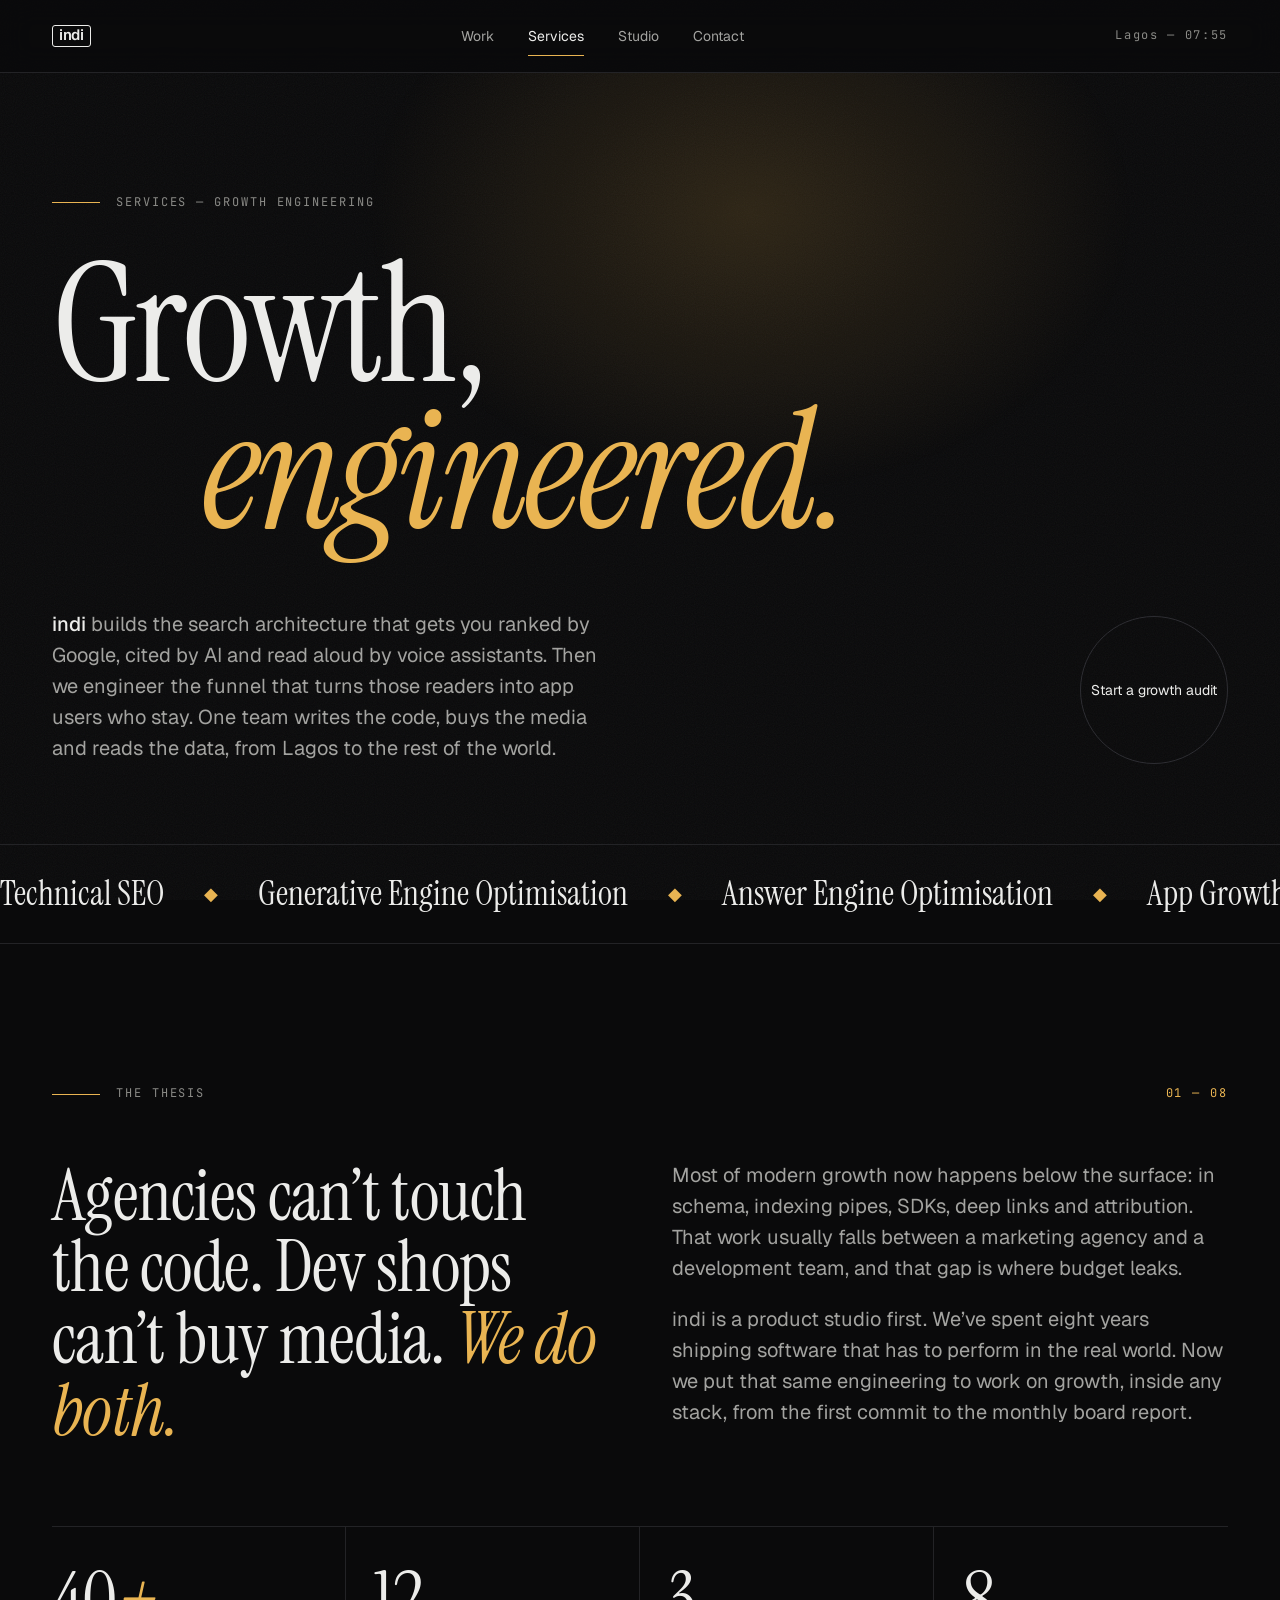
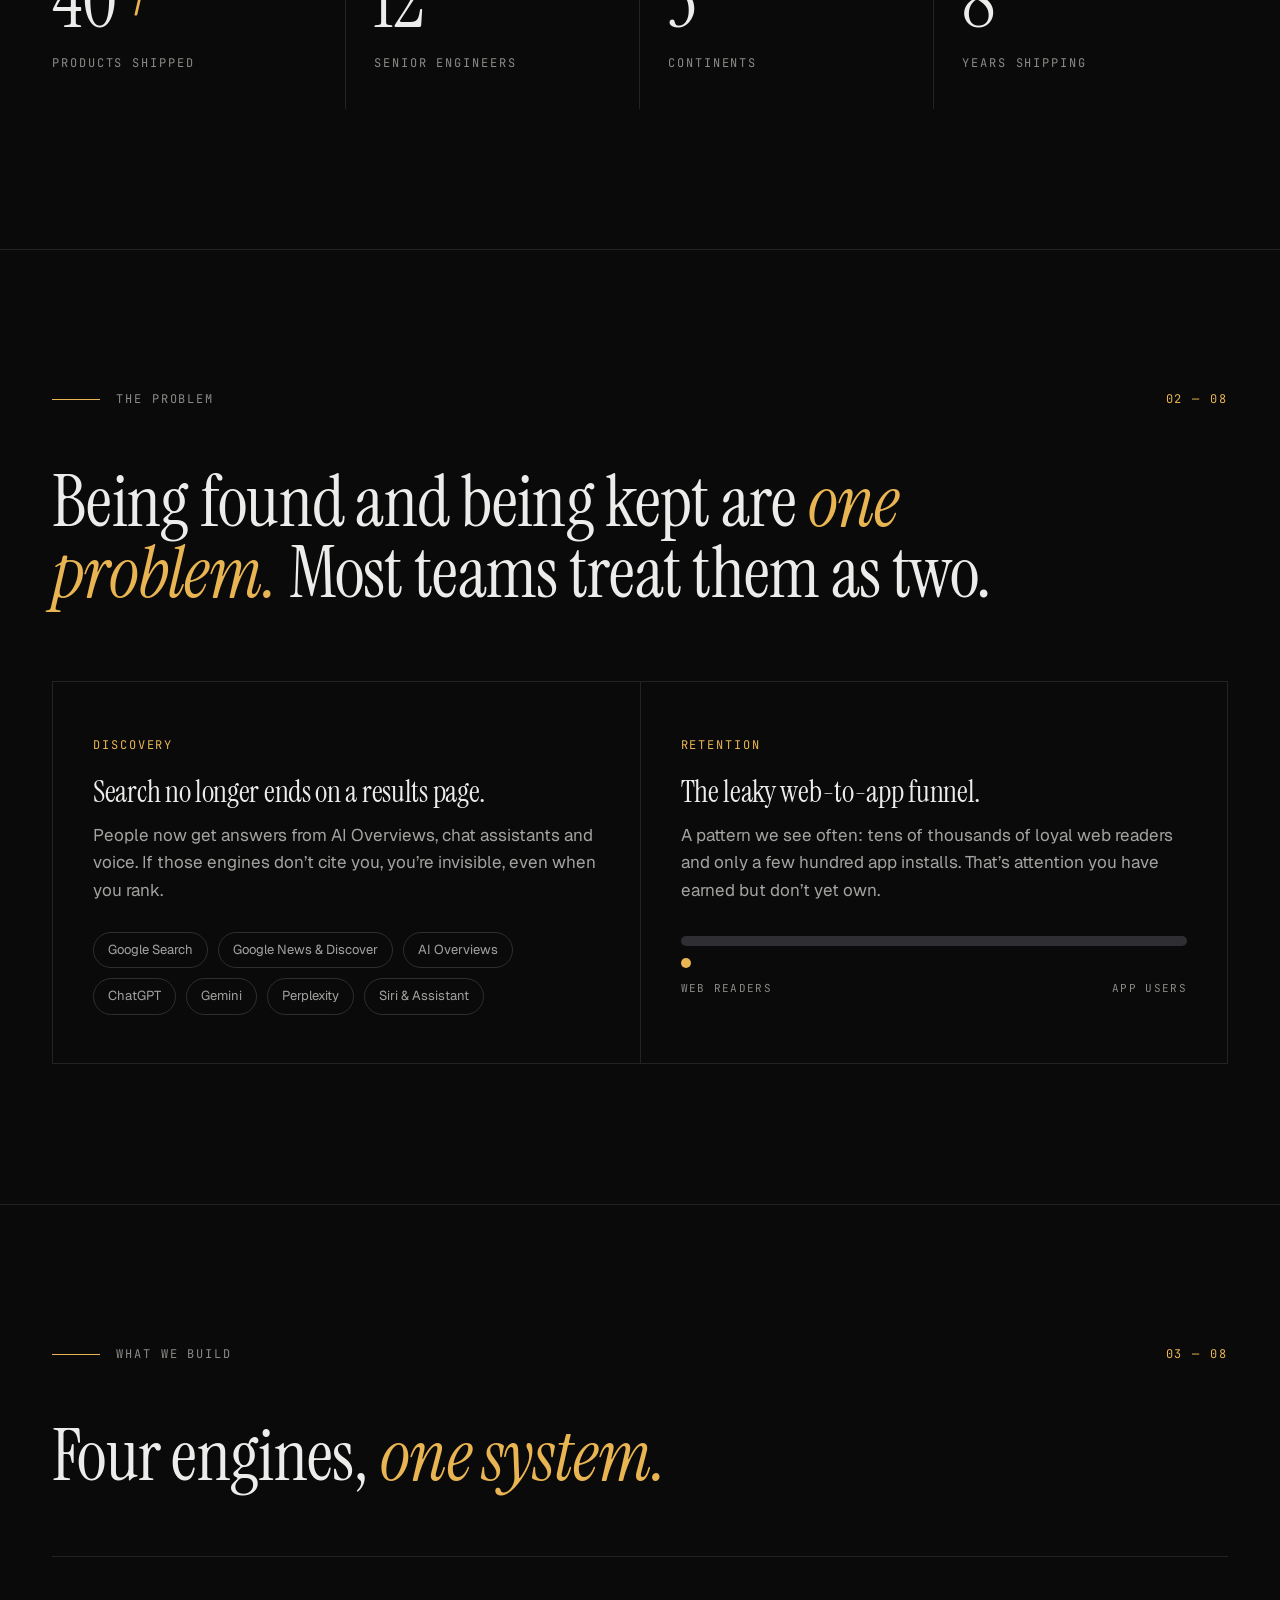
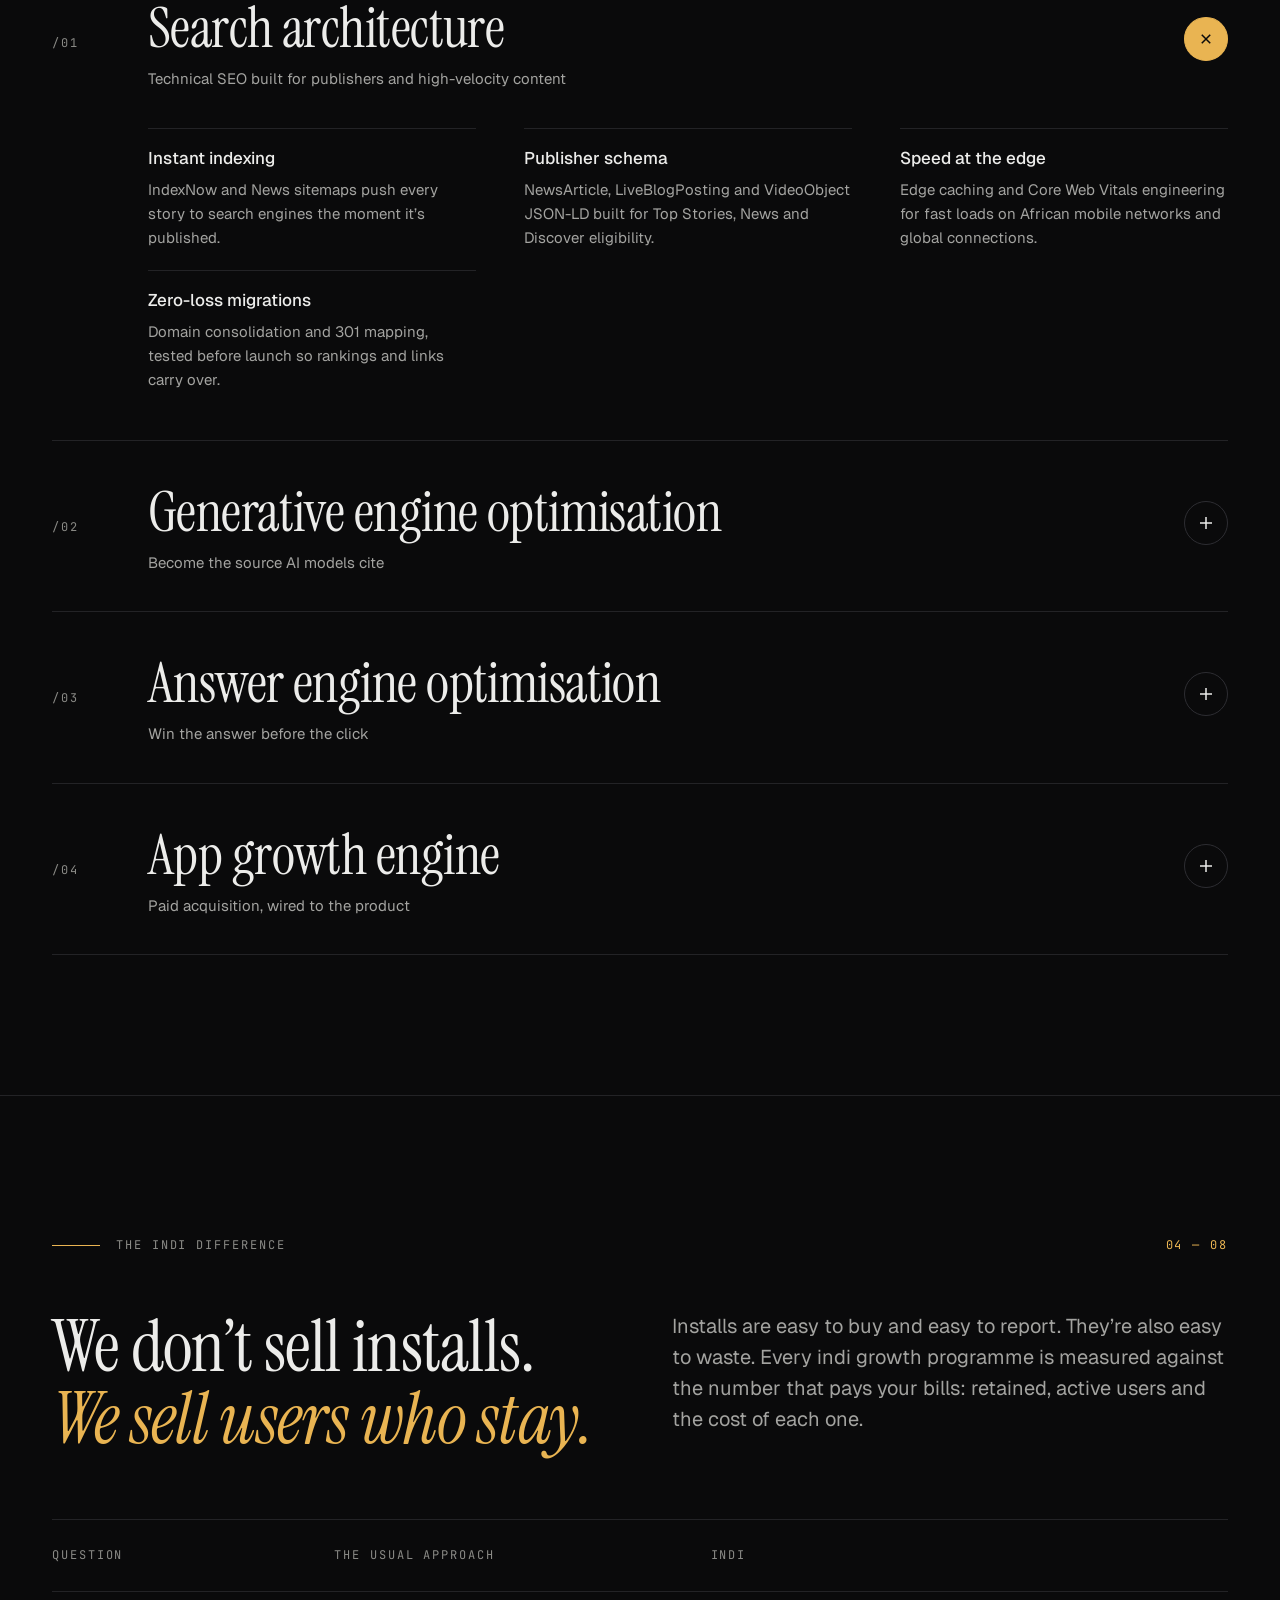
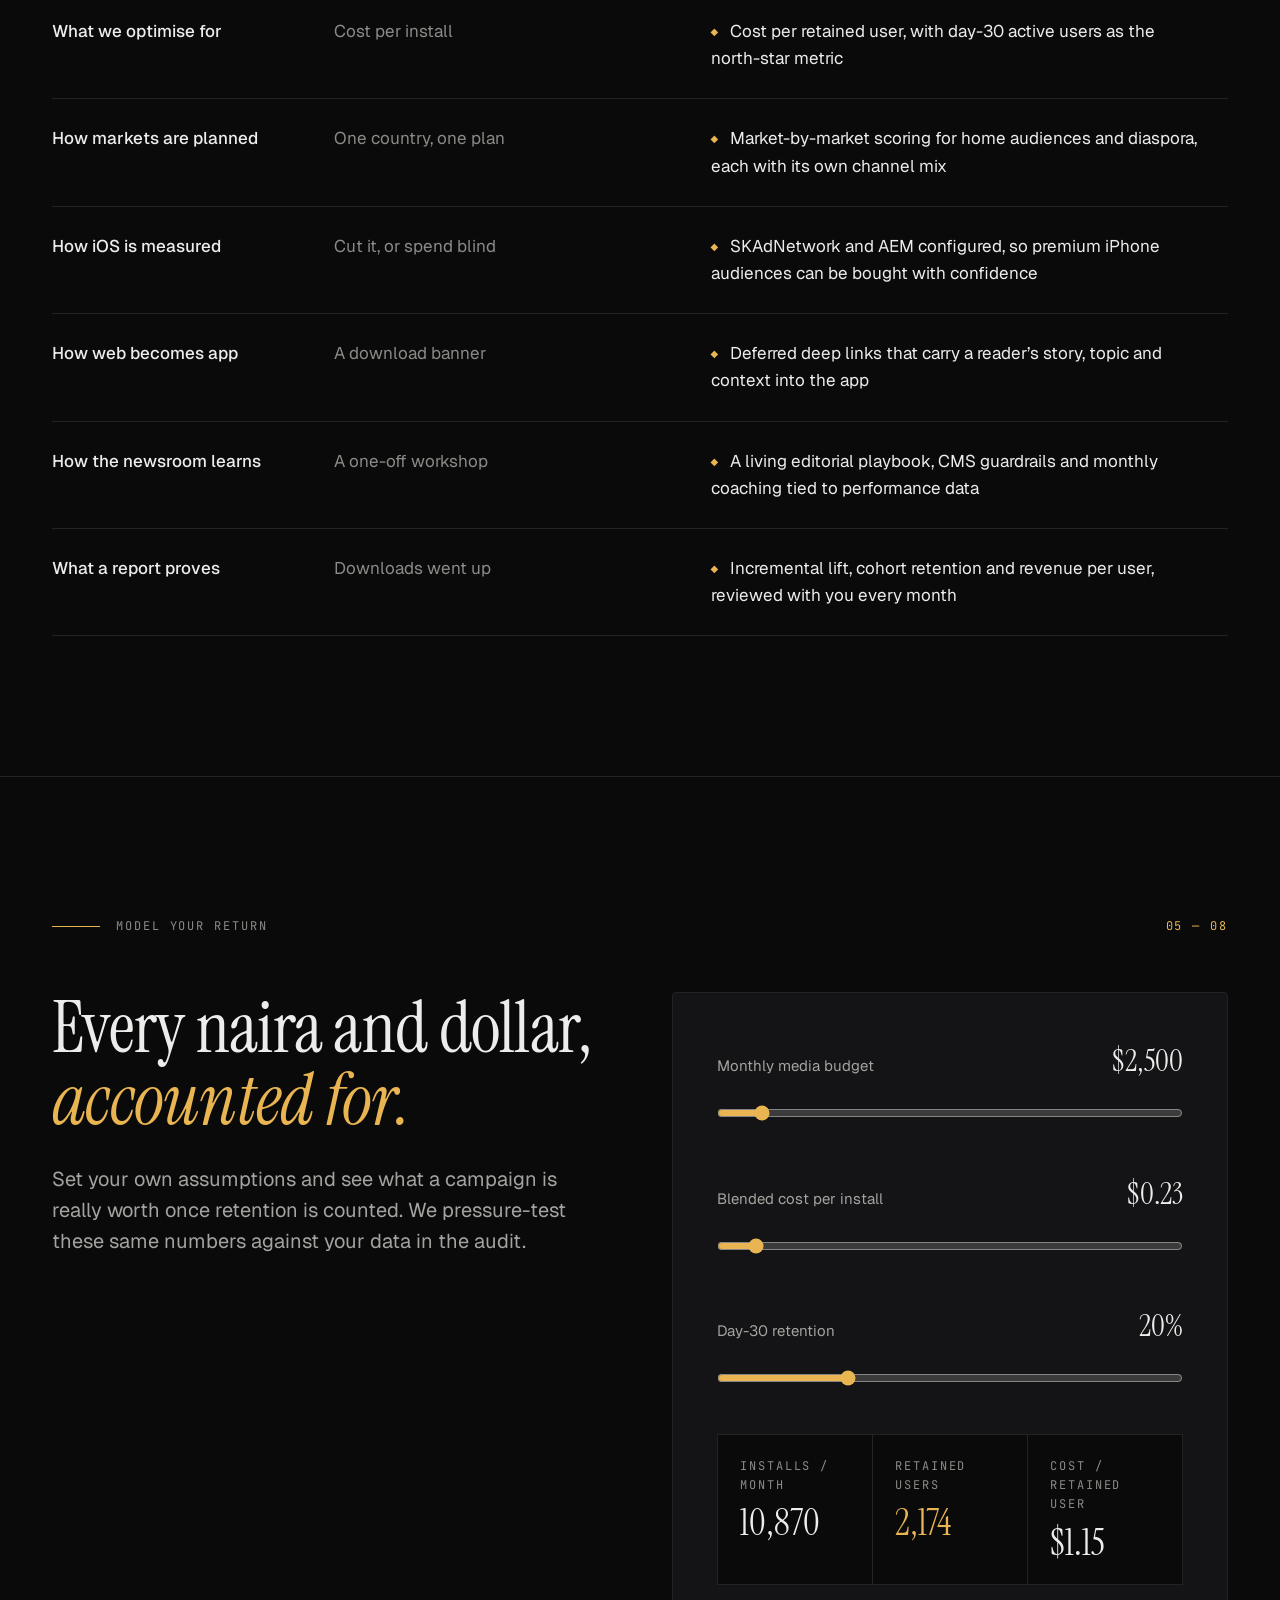
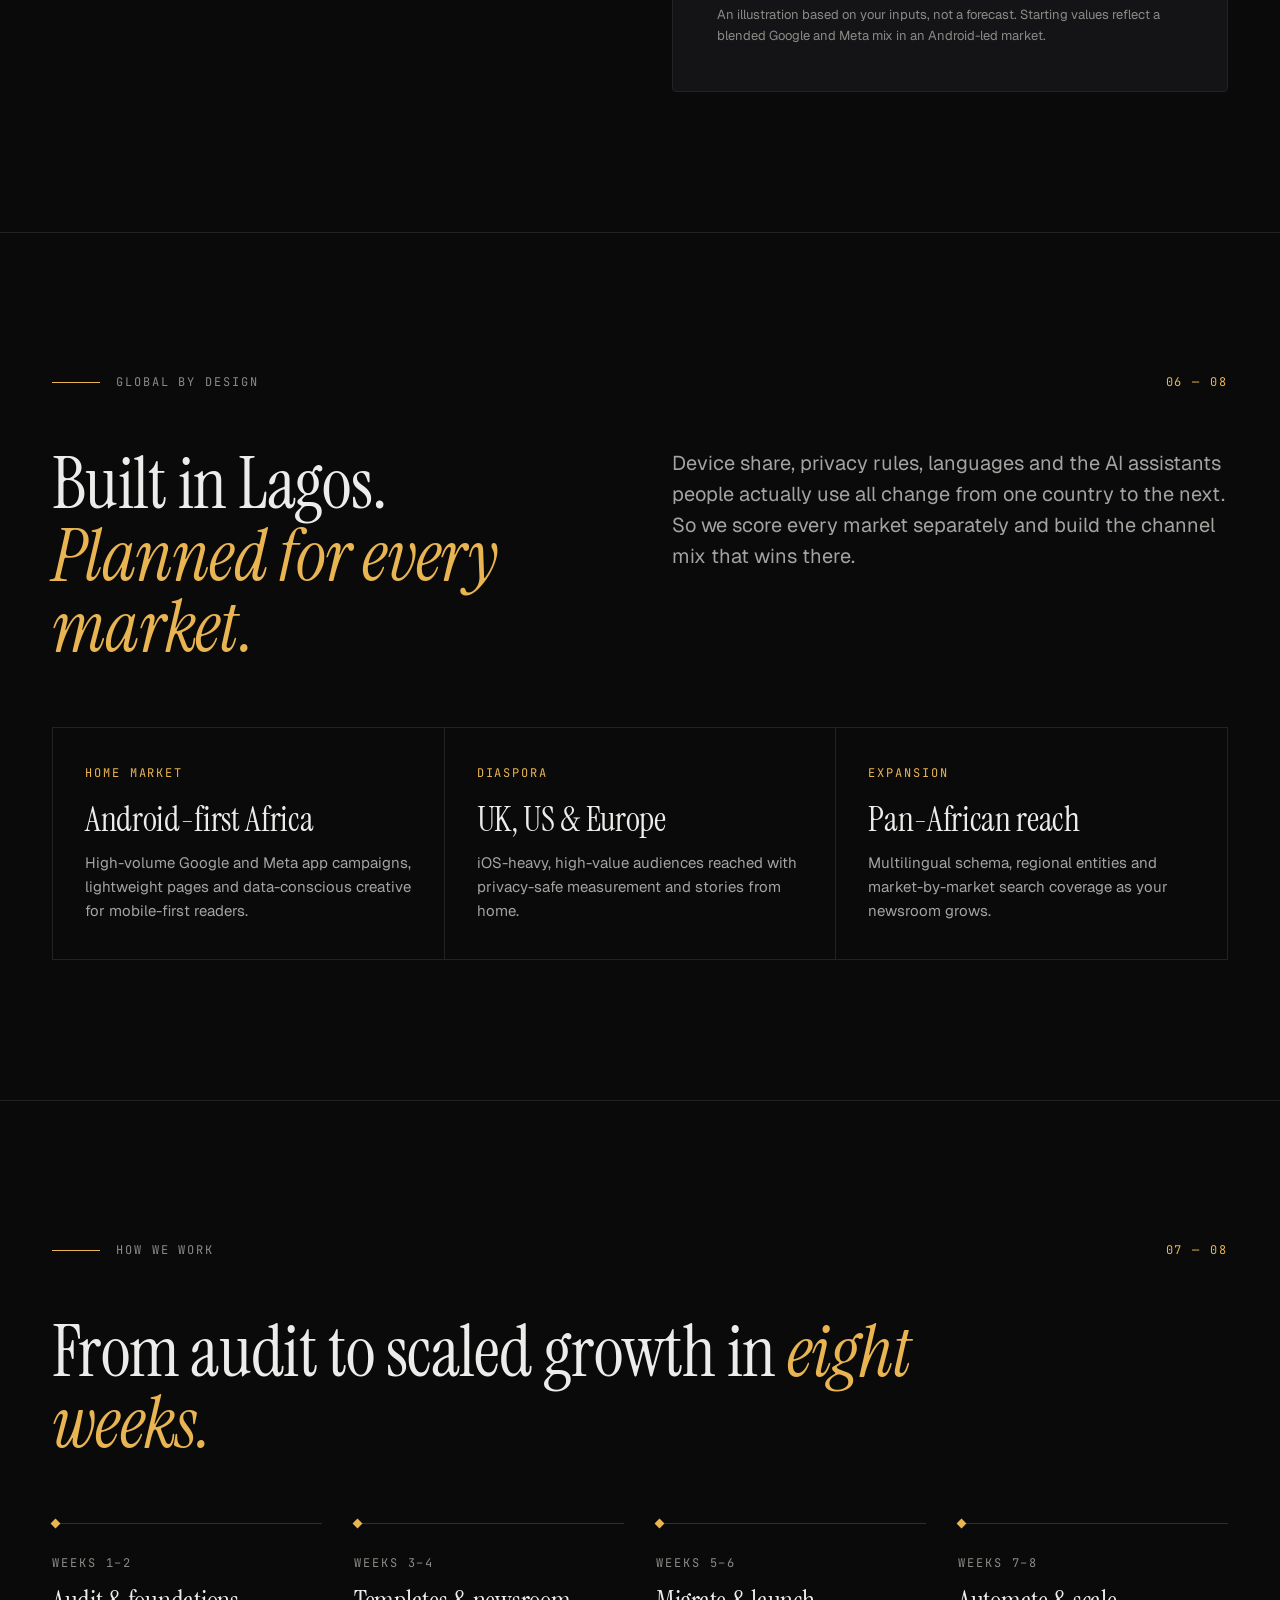
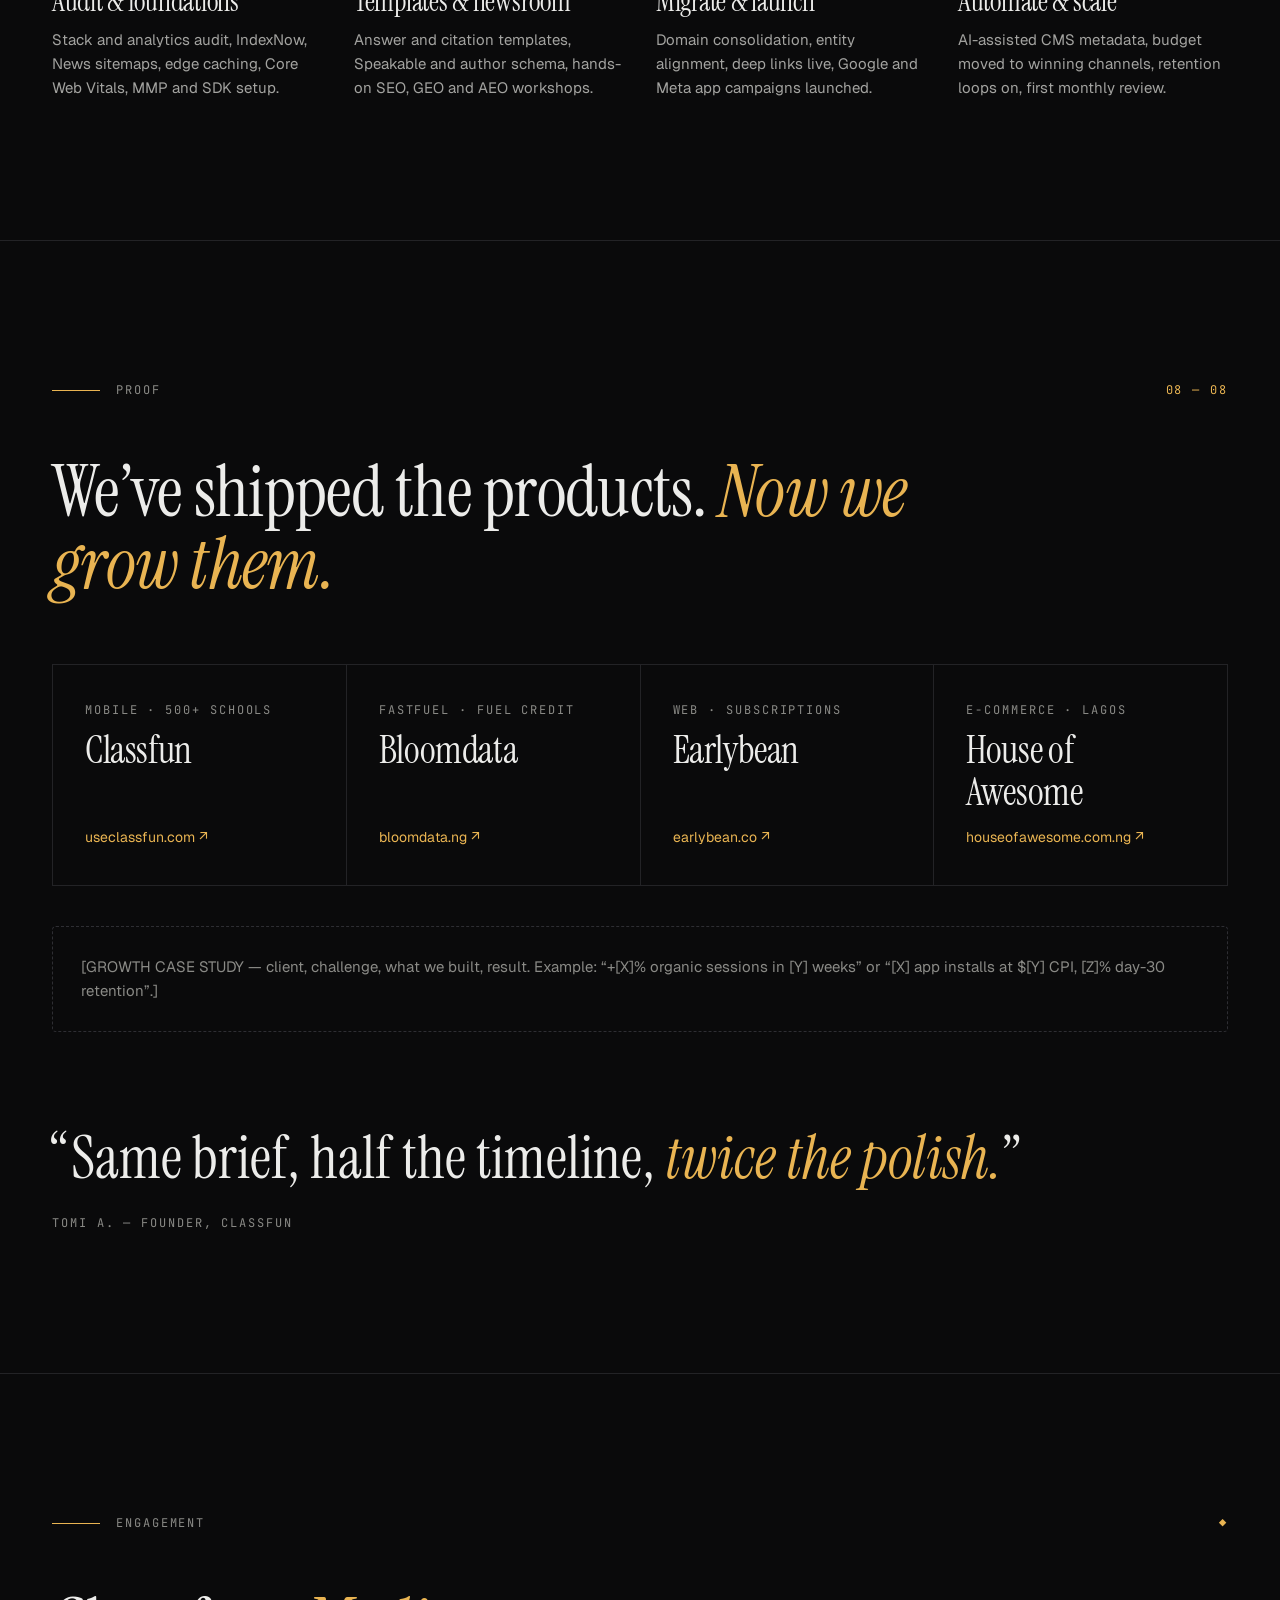
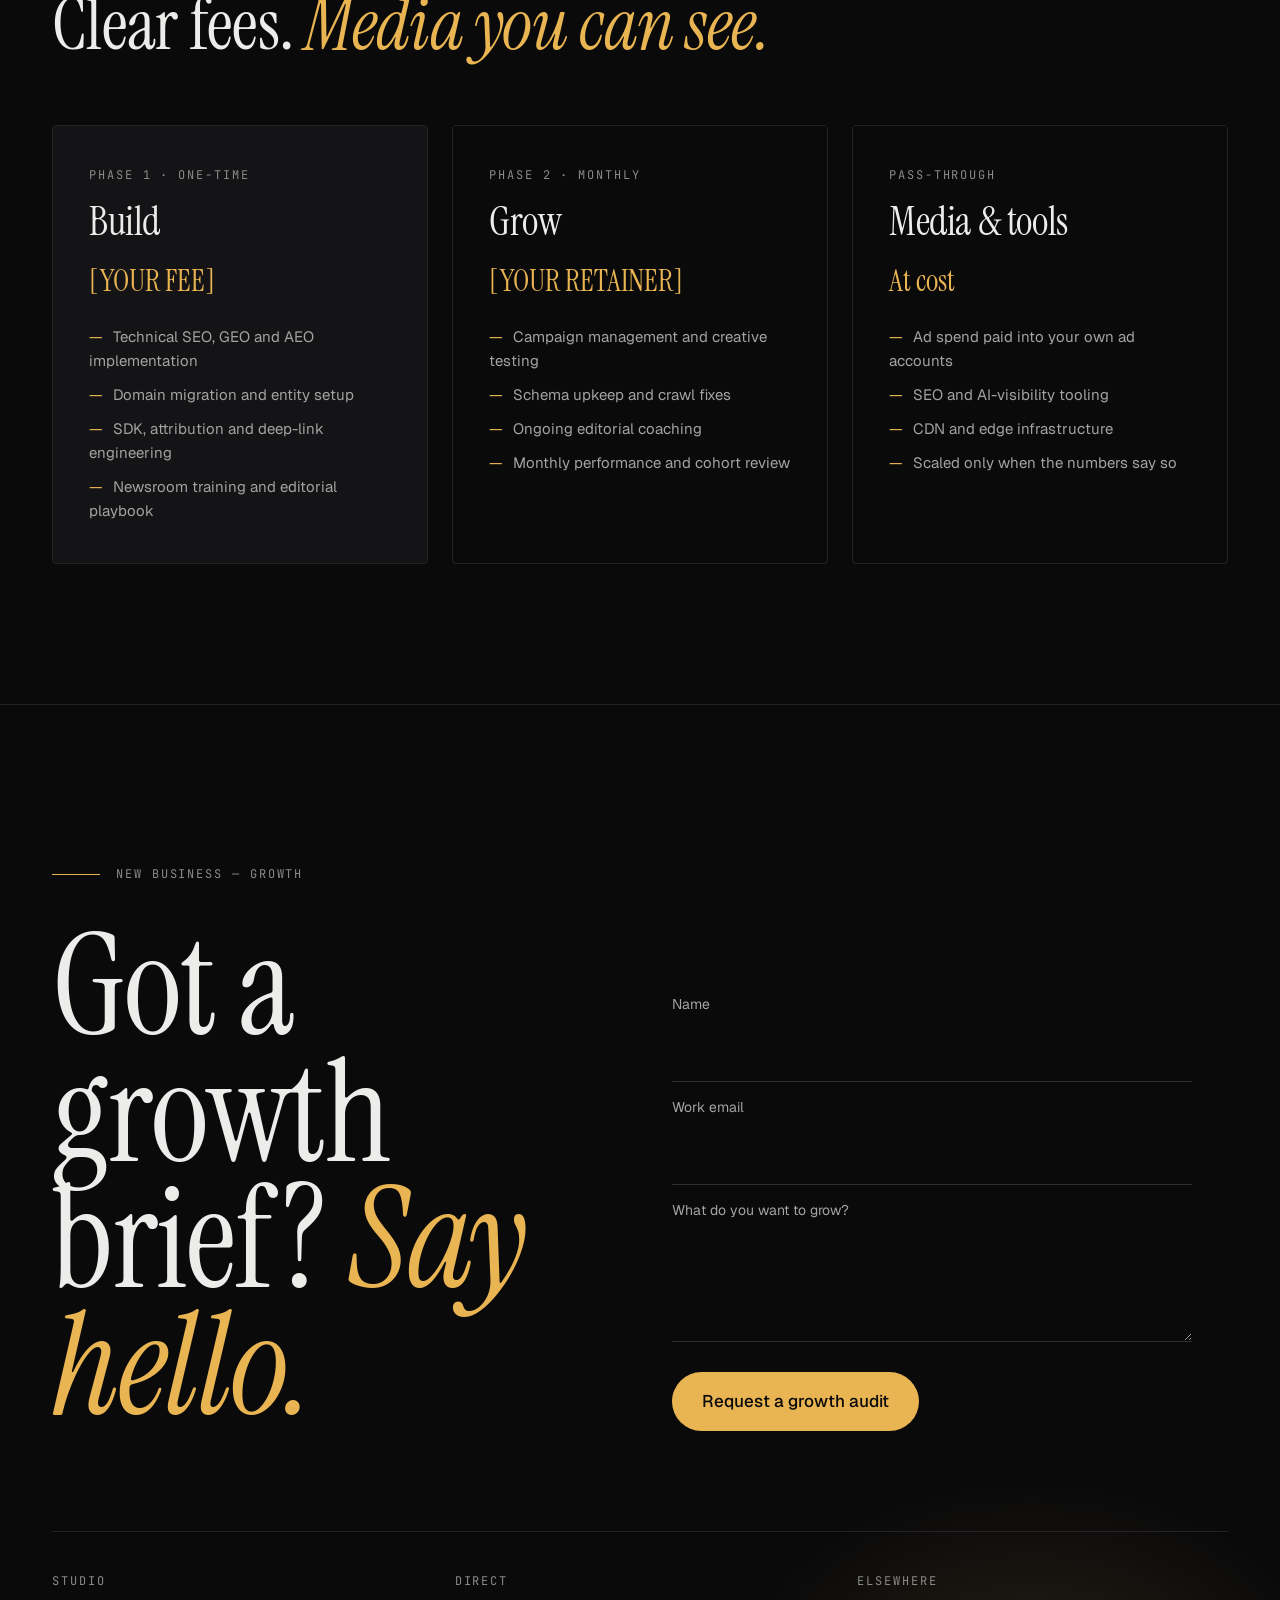
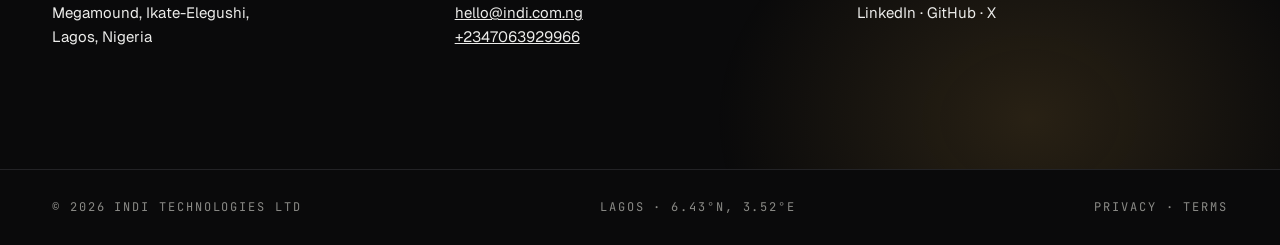
==== commit b4a1c113: "Update contact phone number Co-Authored-By: Claude Sonnet 4.6 <noreply@anthropic.com>" ====
--- a/index.html
+++ b/index.html
@@ -455,7 +455,7 @@
     </div>
     <div class="contact">
       <div><span class="mono">Studio</span><p>Megamound, Ikate-Elegushi,<br>Lagos, Nigeria</p></div>
-      <div><span class="mono">Direct</span><p><a href="mailto:hello@indi.com.ng">hello@indi.com.ng</a><br><a href="tel:+2349117015649">+234 911 701 5649</a></p></div>
+      <div><span class="mono">Direct</span><p><a href="mailto:hello@indi.com.ng">hello@indi.com.ng</a><br><a href="tel:+2347063929966">+2347063929966</a></p></div>
       <div><span class="mono">Elsewhere</span><p>LinkedIn · GitHub · X</p></div>
     </div>
   </div>
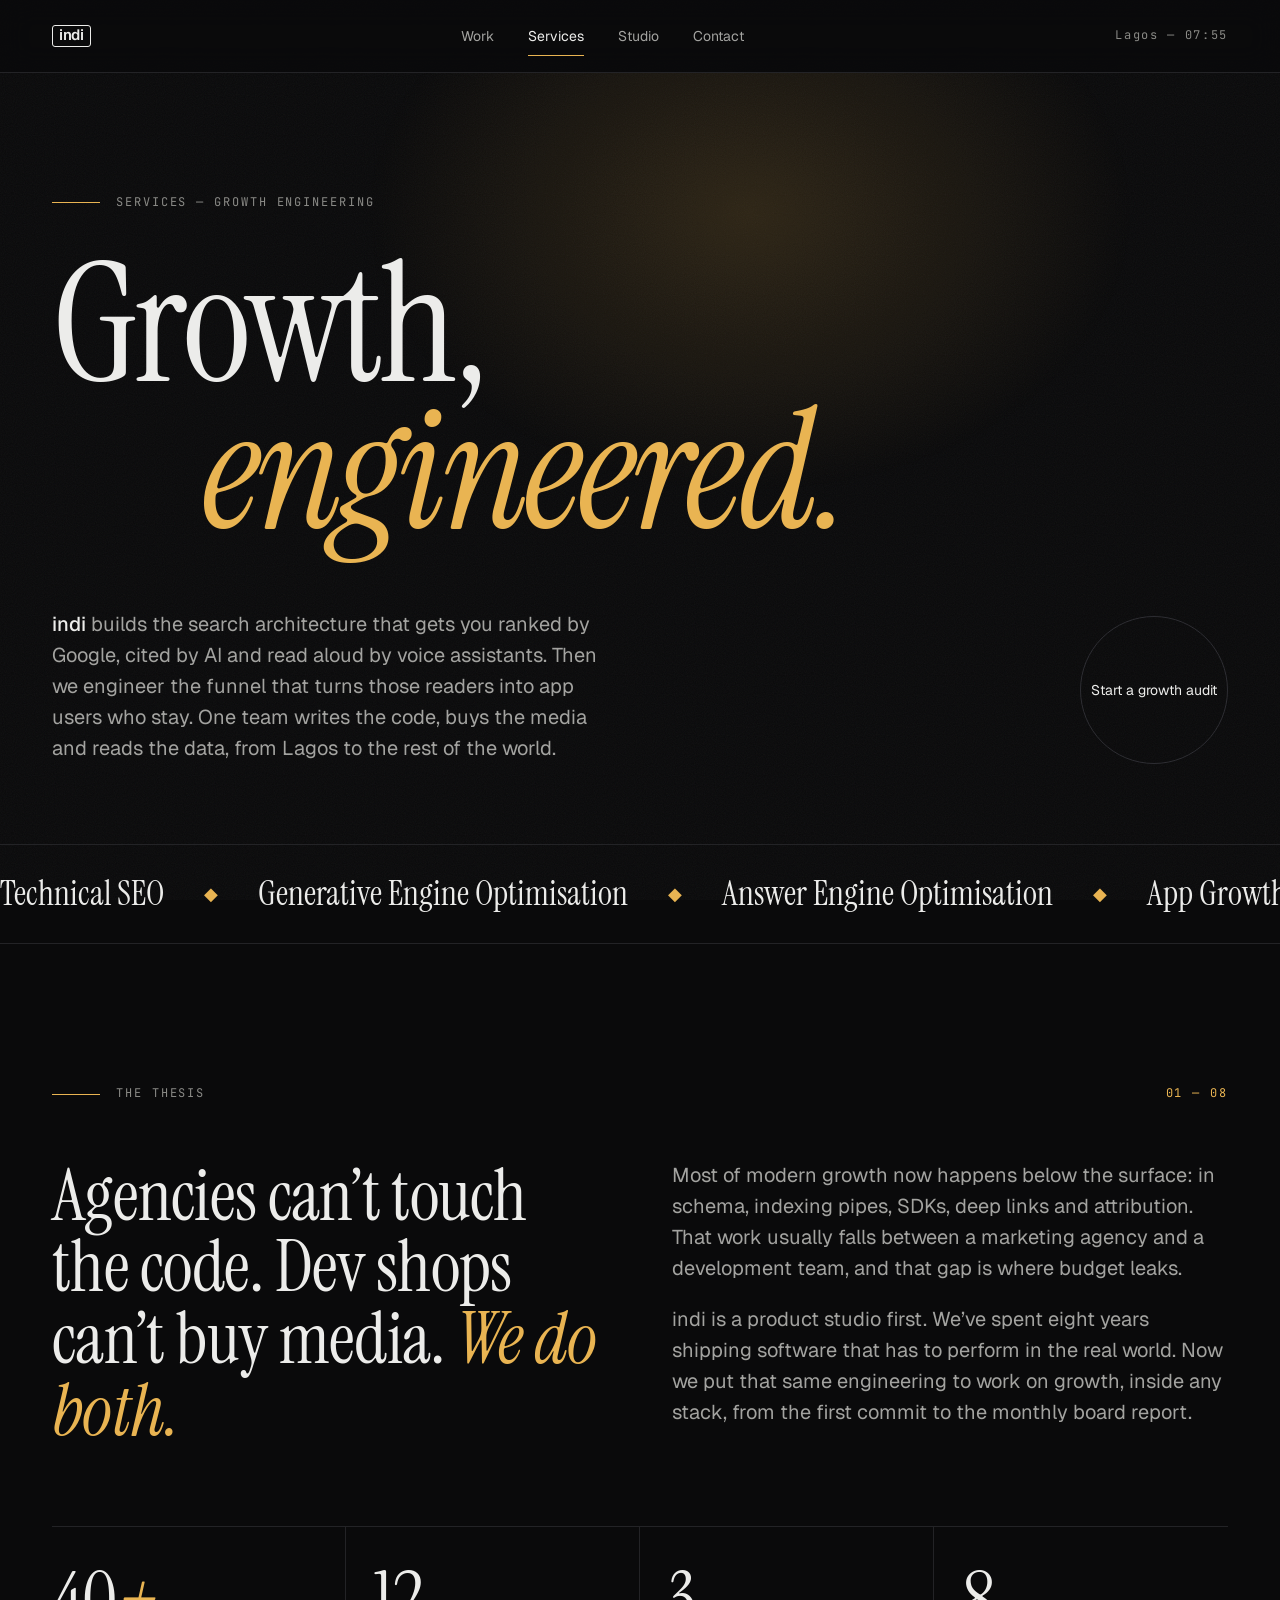
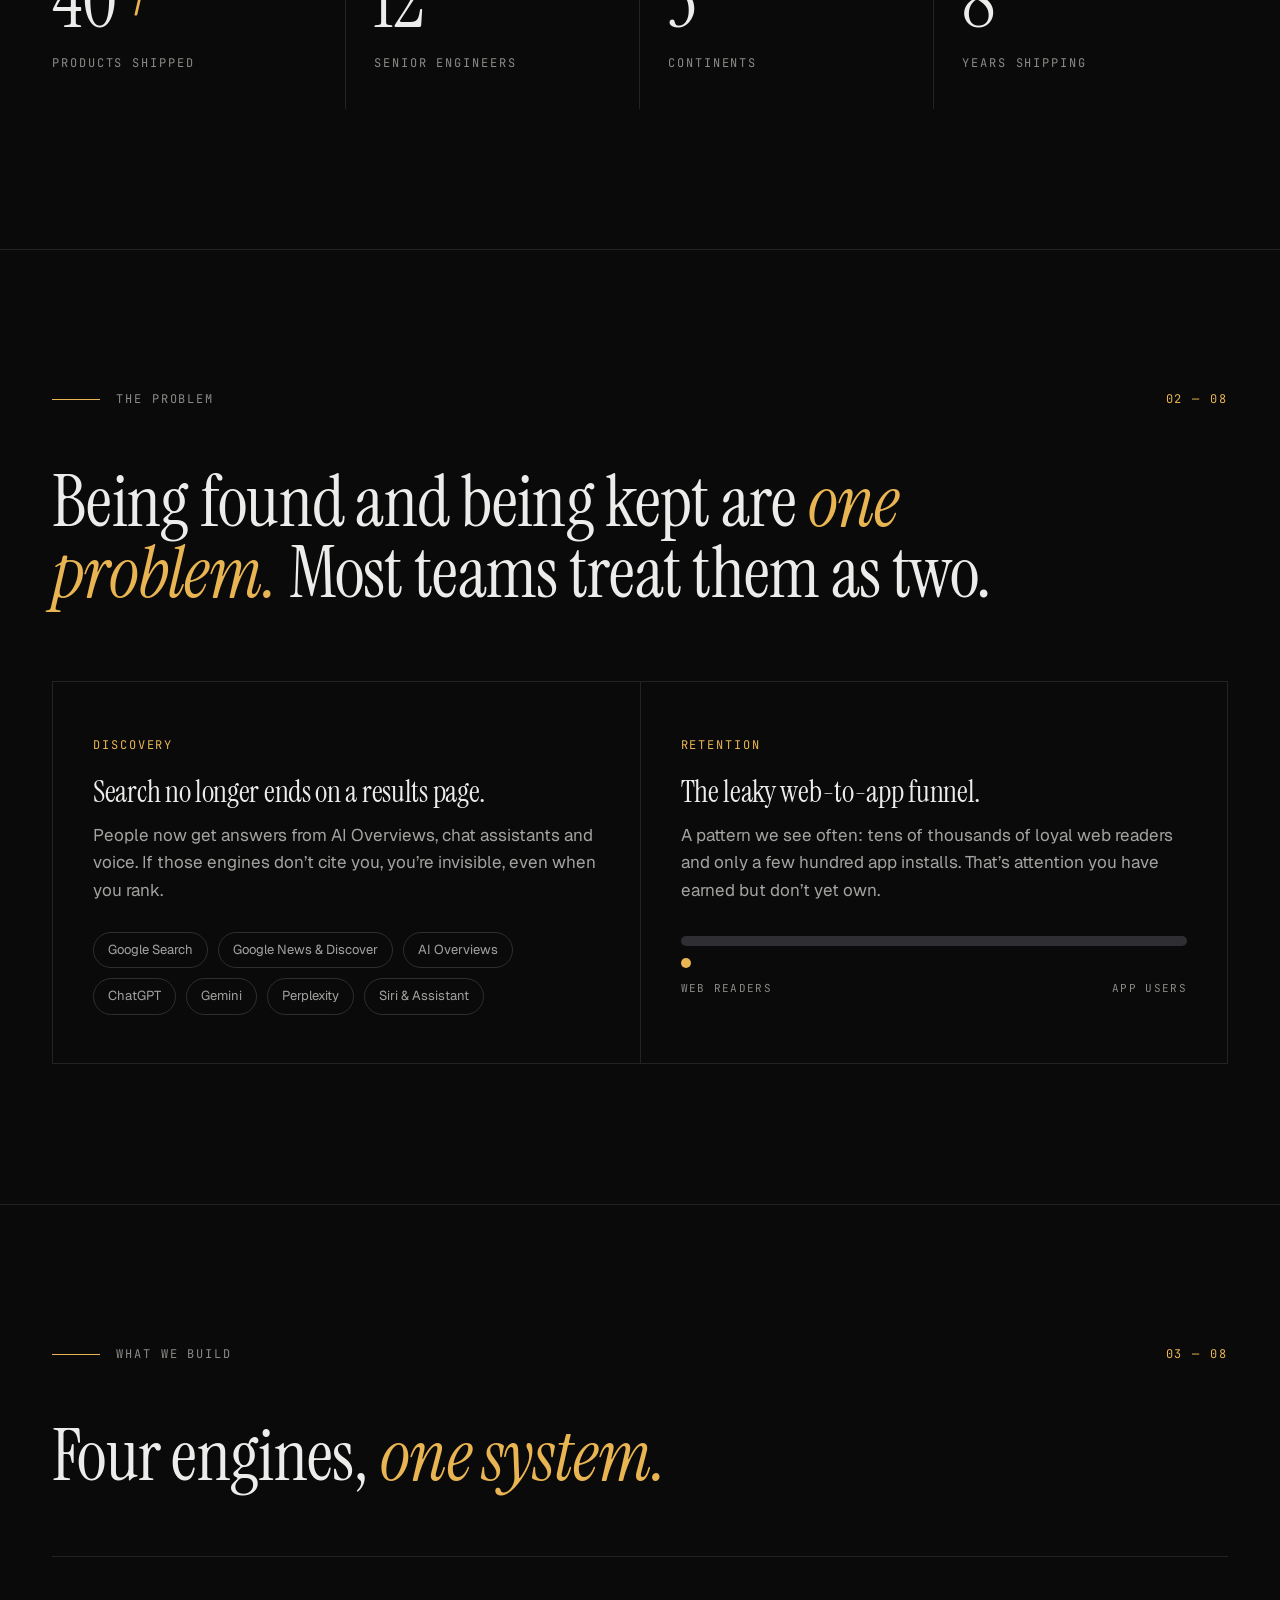
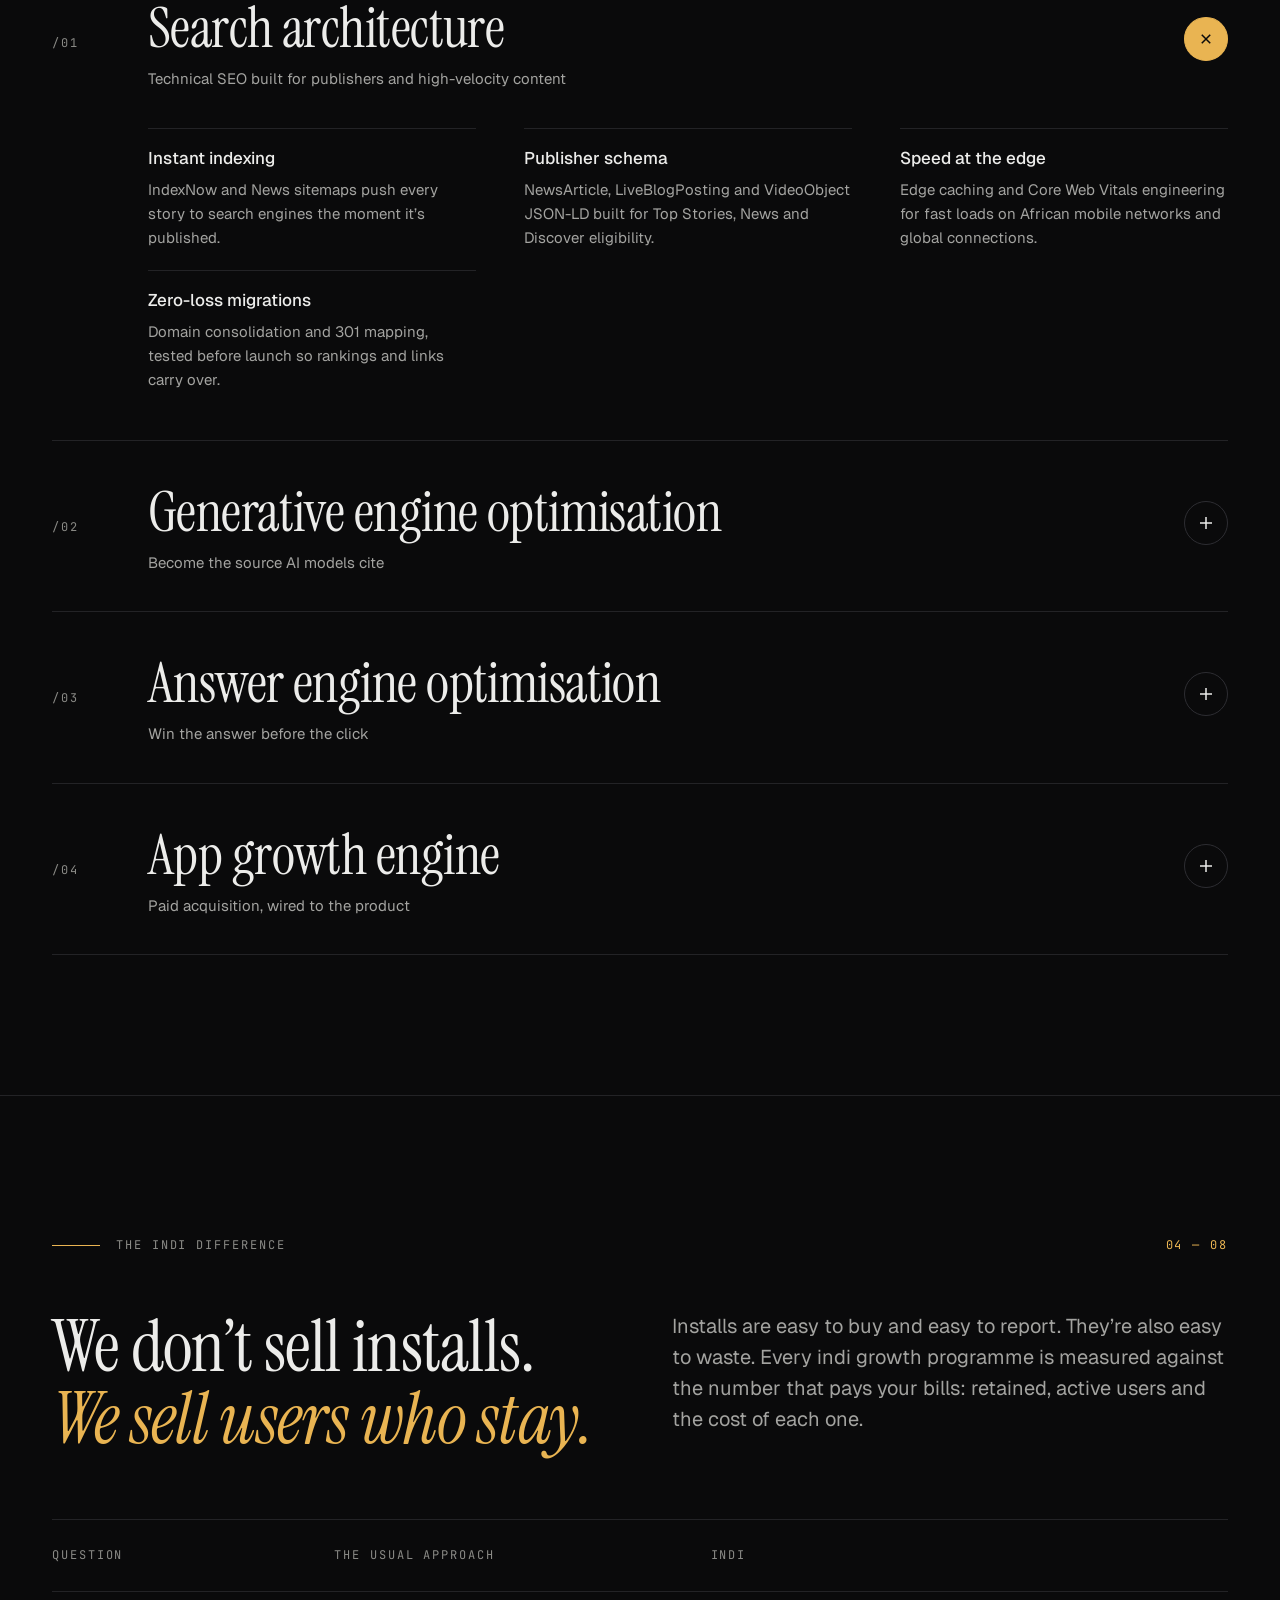
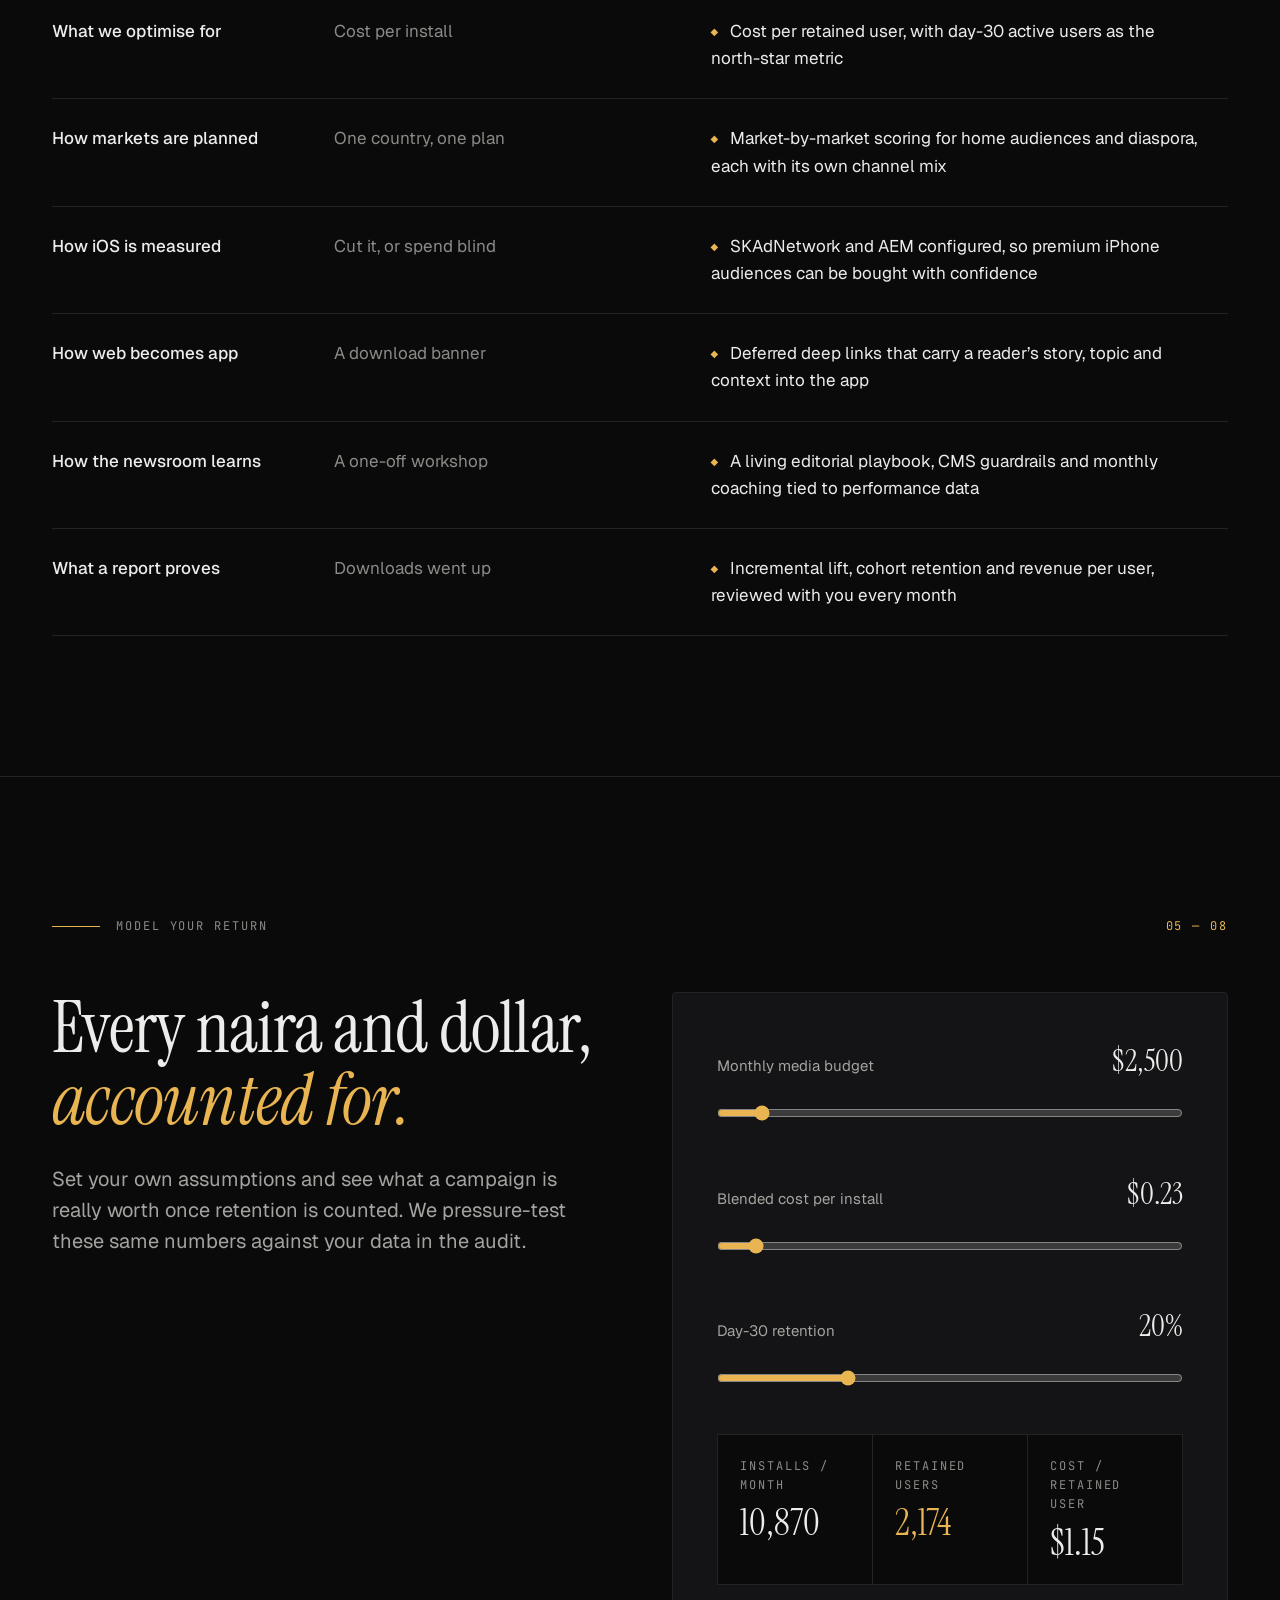
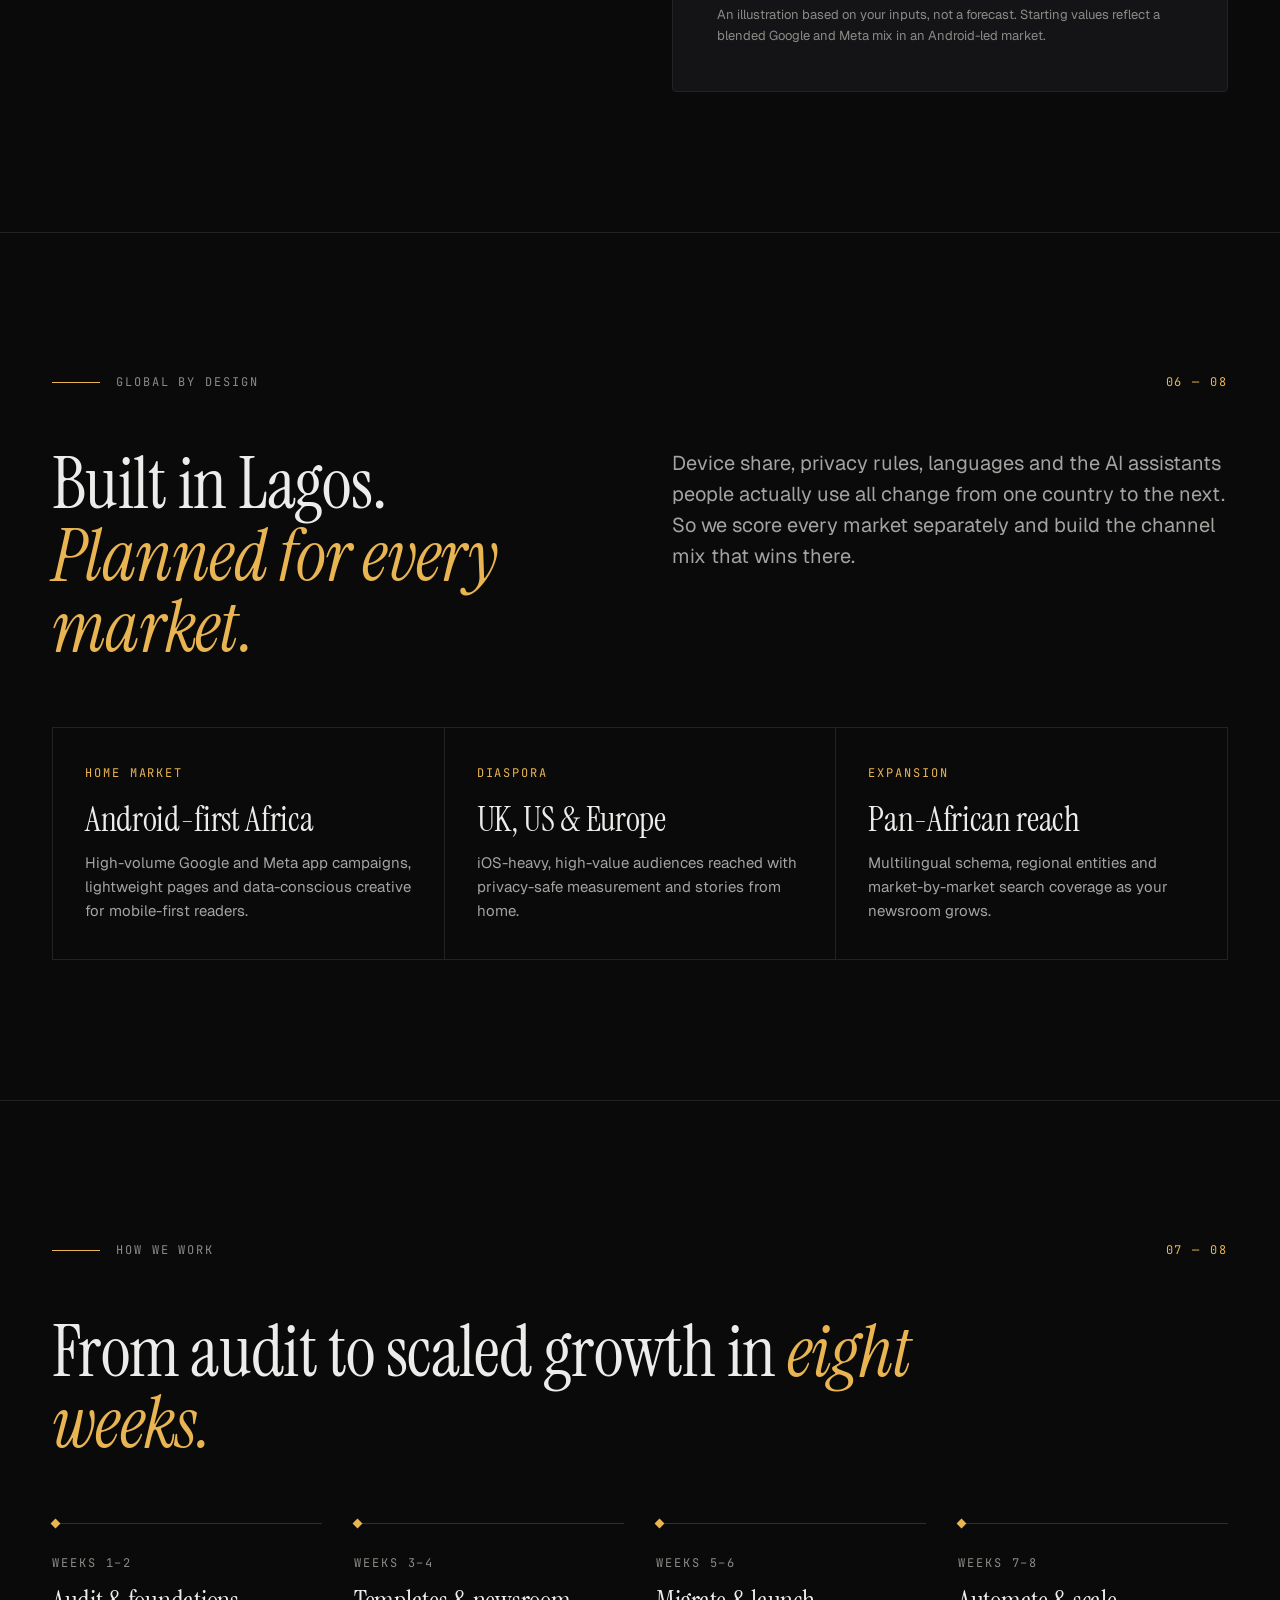
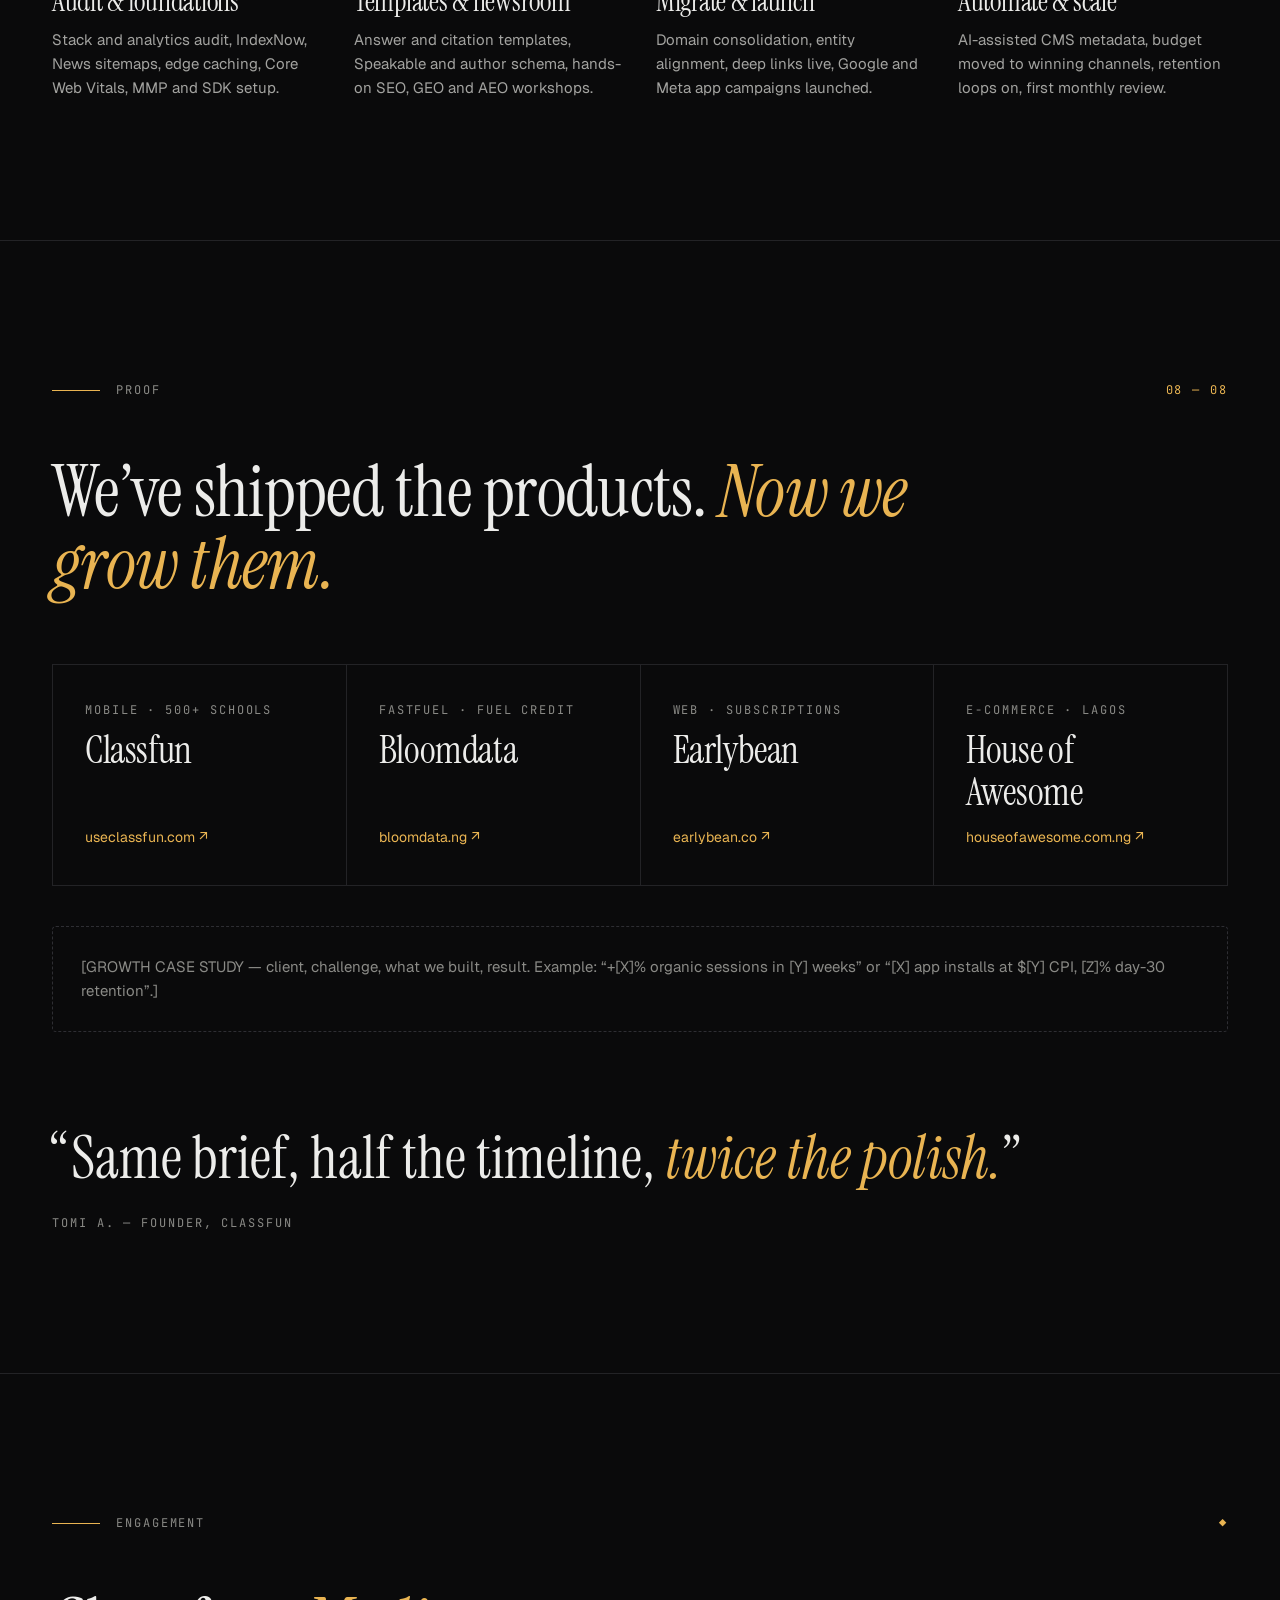
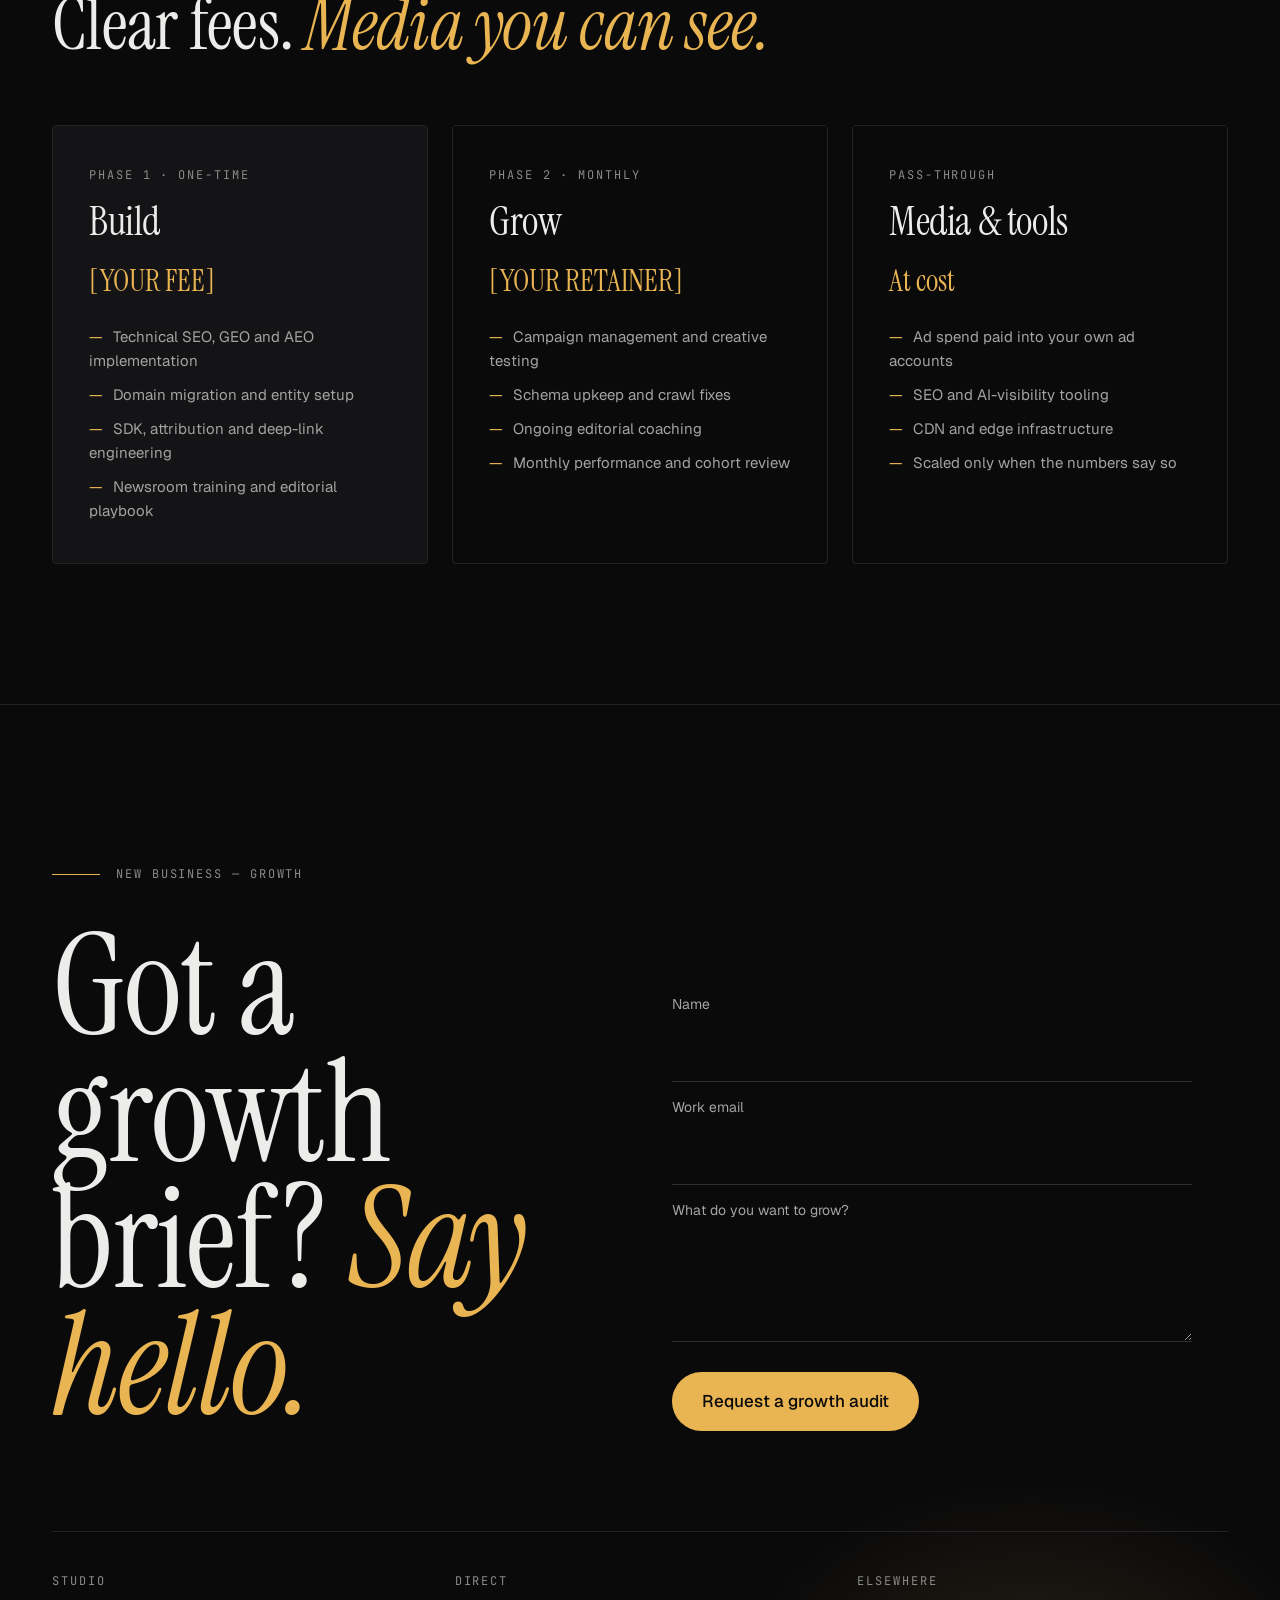
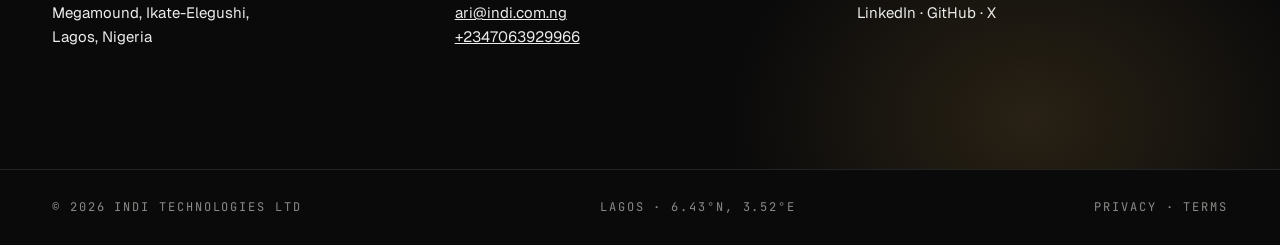
==== commit 39ab1f4b: "Update contact email to ari@indi.com.ng Co-Authored-By: Claude Sonnet 4.6 <noreply@anthropic.com>" ====
--- a/index.html
+++ b/index.html
@@ -455,7 +455,7 @@
     </div>
     <div class="contact">
       <div><span class="mono">Studio</span><p>Megamound, Ikate-Elegushi,<br>Lagos, Nigeria</p></div>
-      <div><span class="mono">Direct</span><p><a href="mailto:hello@indi.com.ng">hello@indi.com.ng</a><br><a href="tel:+2347063929966">+2347063929966</a></p></div>
+      <div><span class="mono">Direct</span><p><a href="mailto:ari@indi.com.ng">ari@indi.com.ng</a><br><a href="tel:+2347063929966">+2347063929966</a></p></div>
       <div><span class="mono">Elsewhere</span><p>LinkedIn · GitHub · X</p></div>
     </div>
   </div>
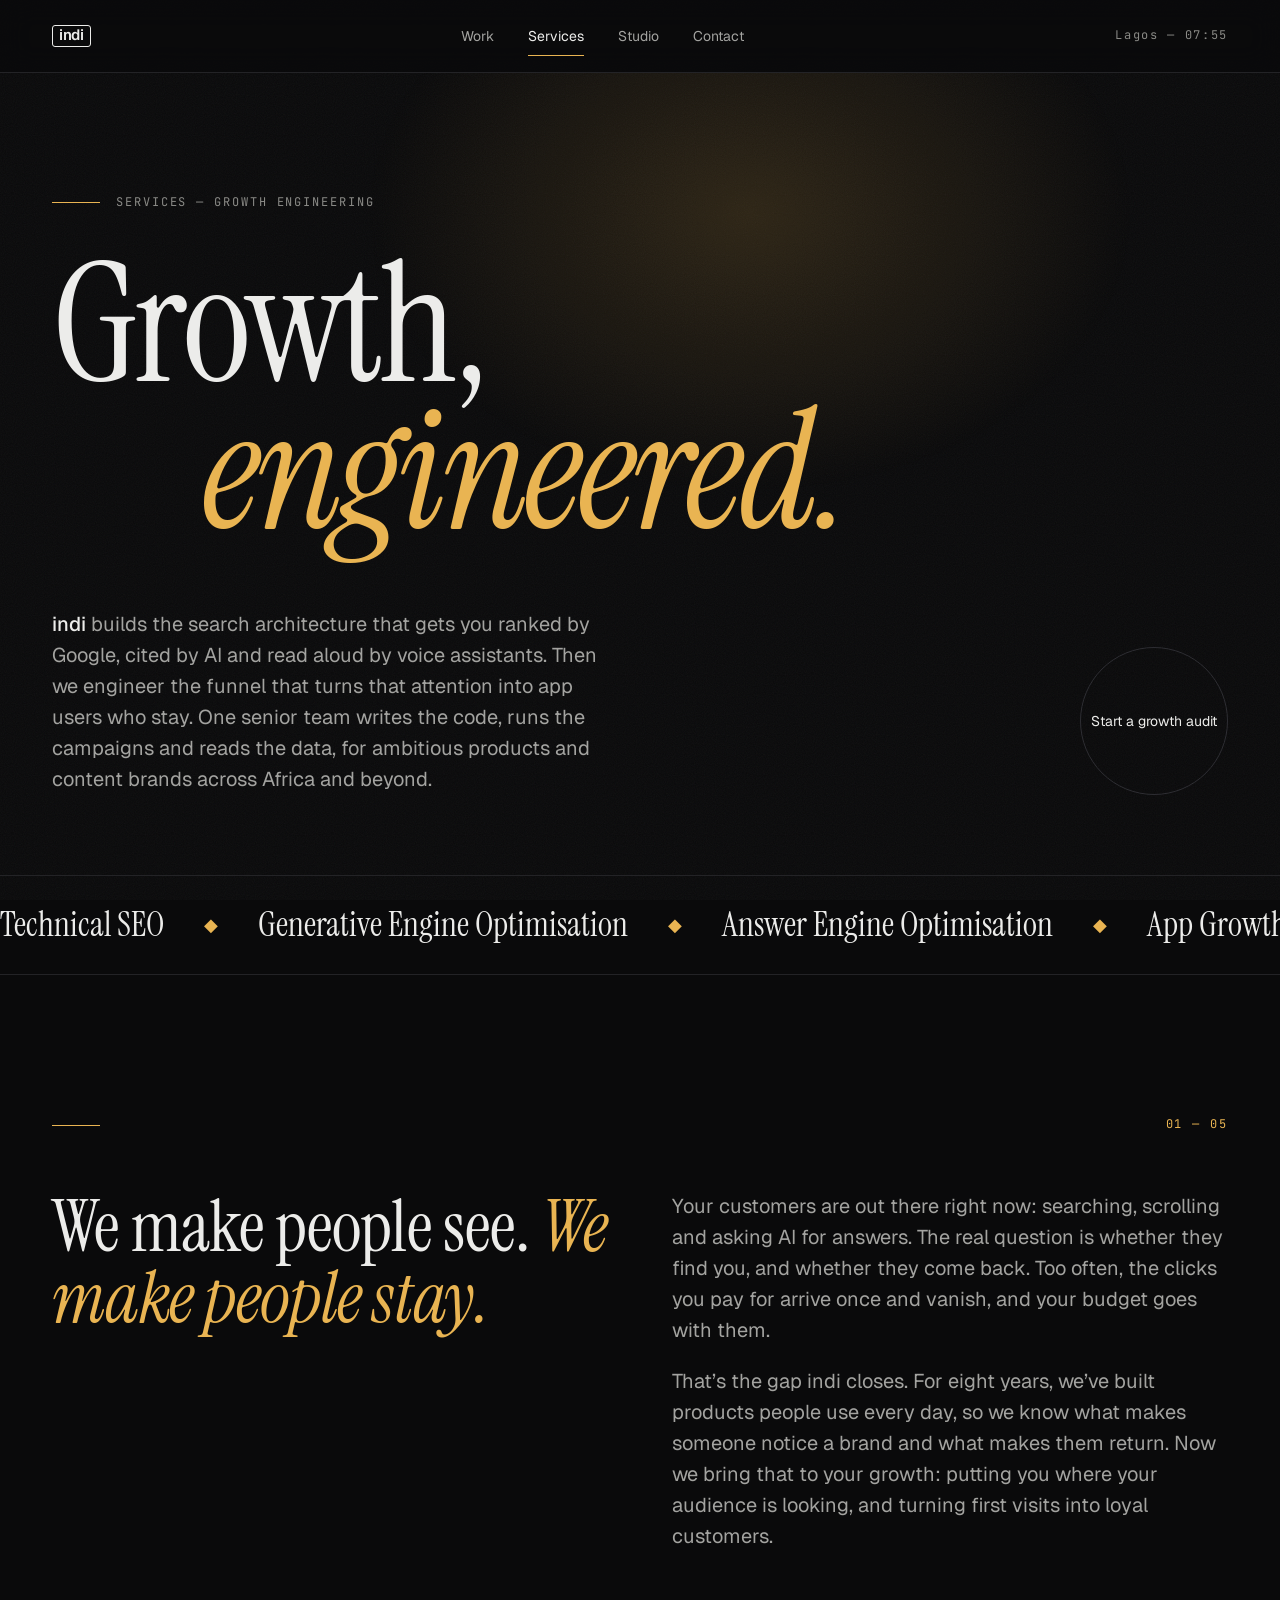
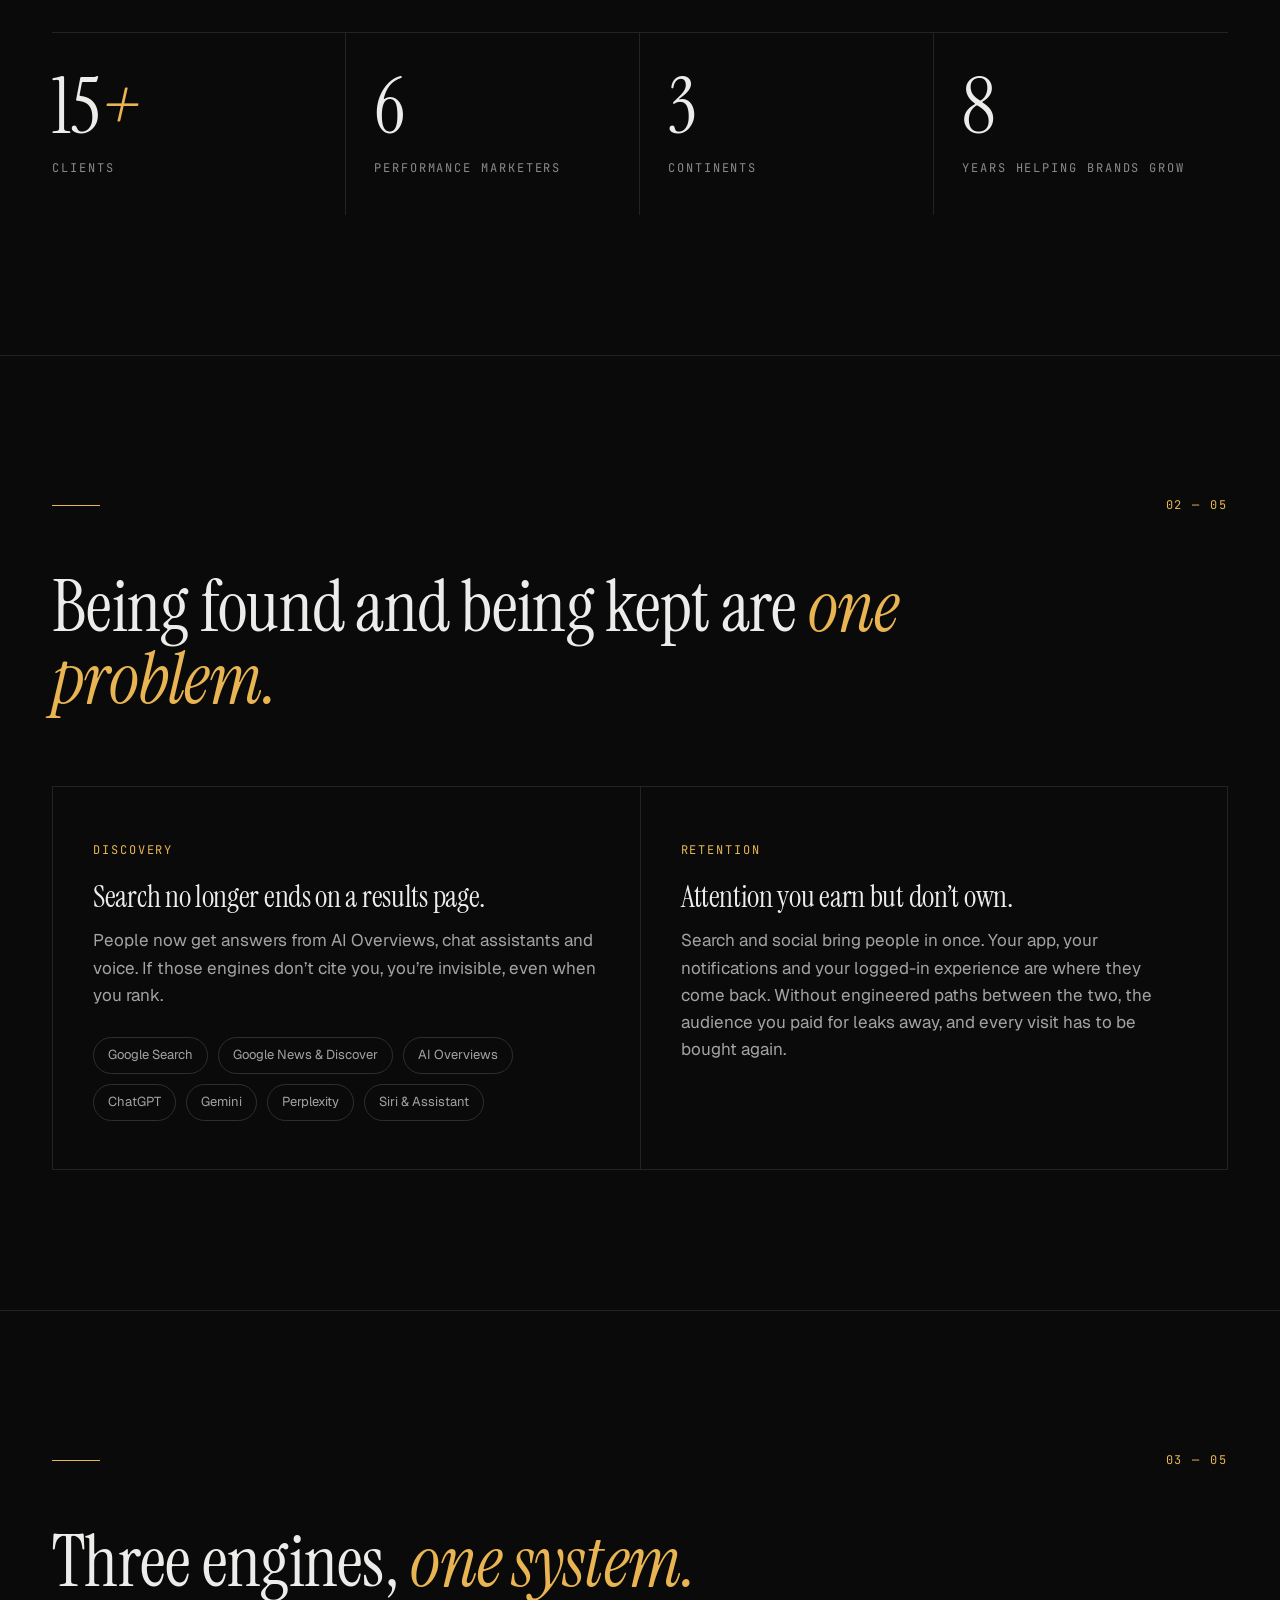
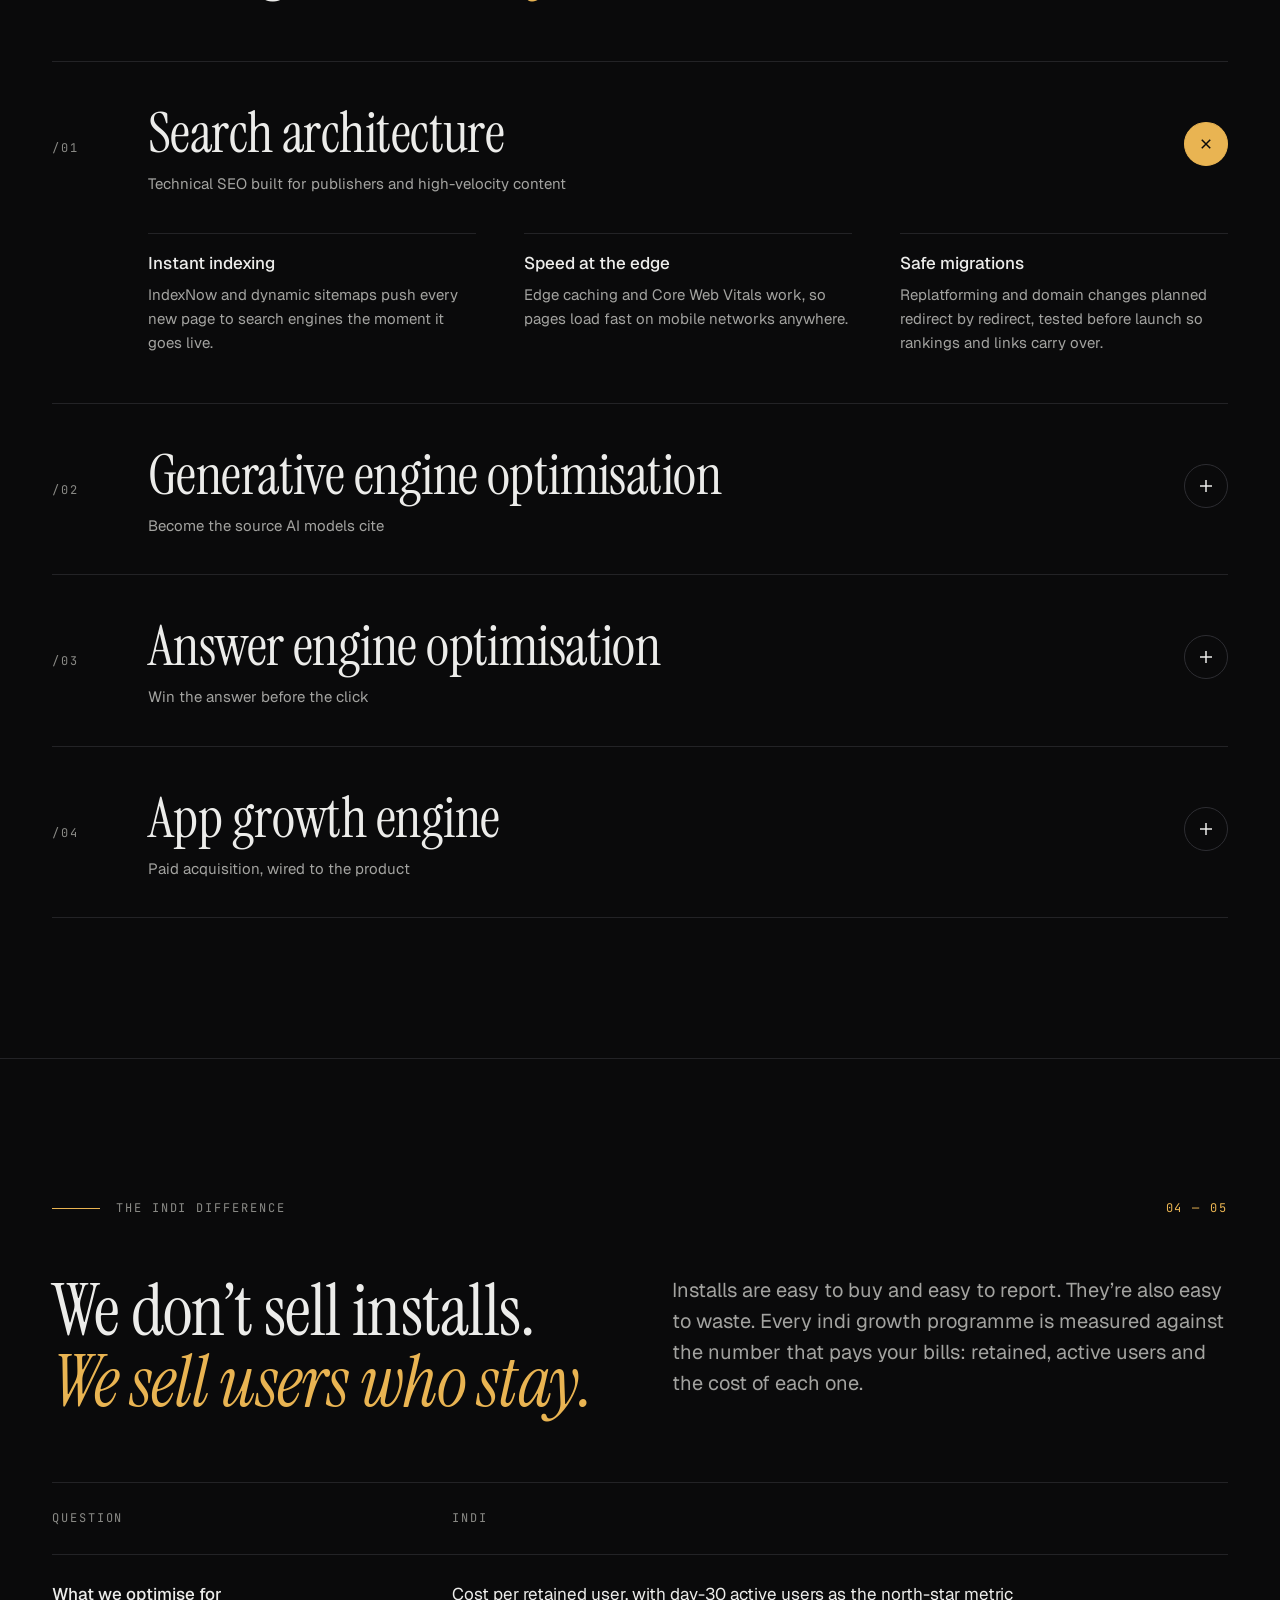
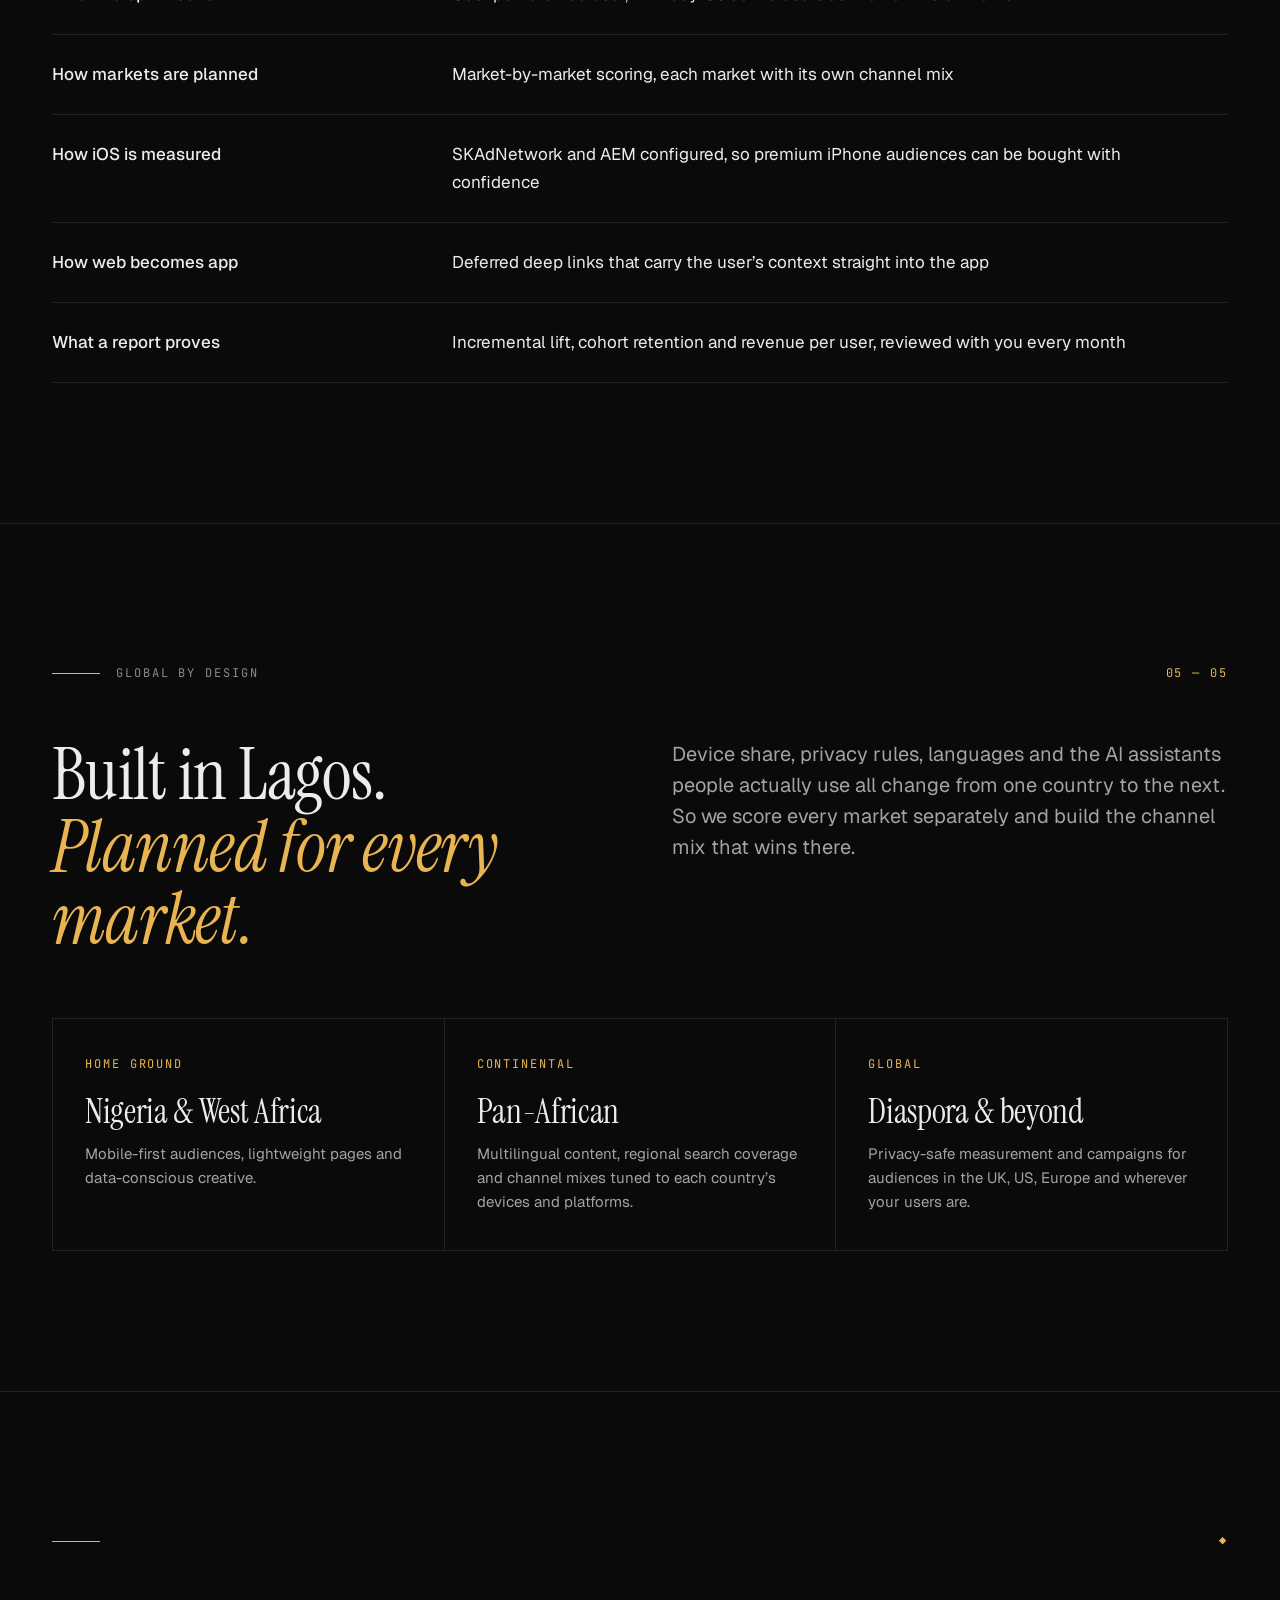
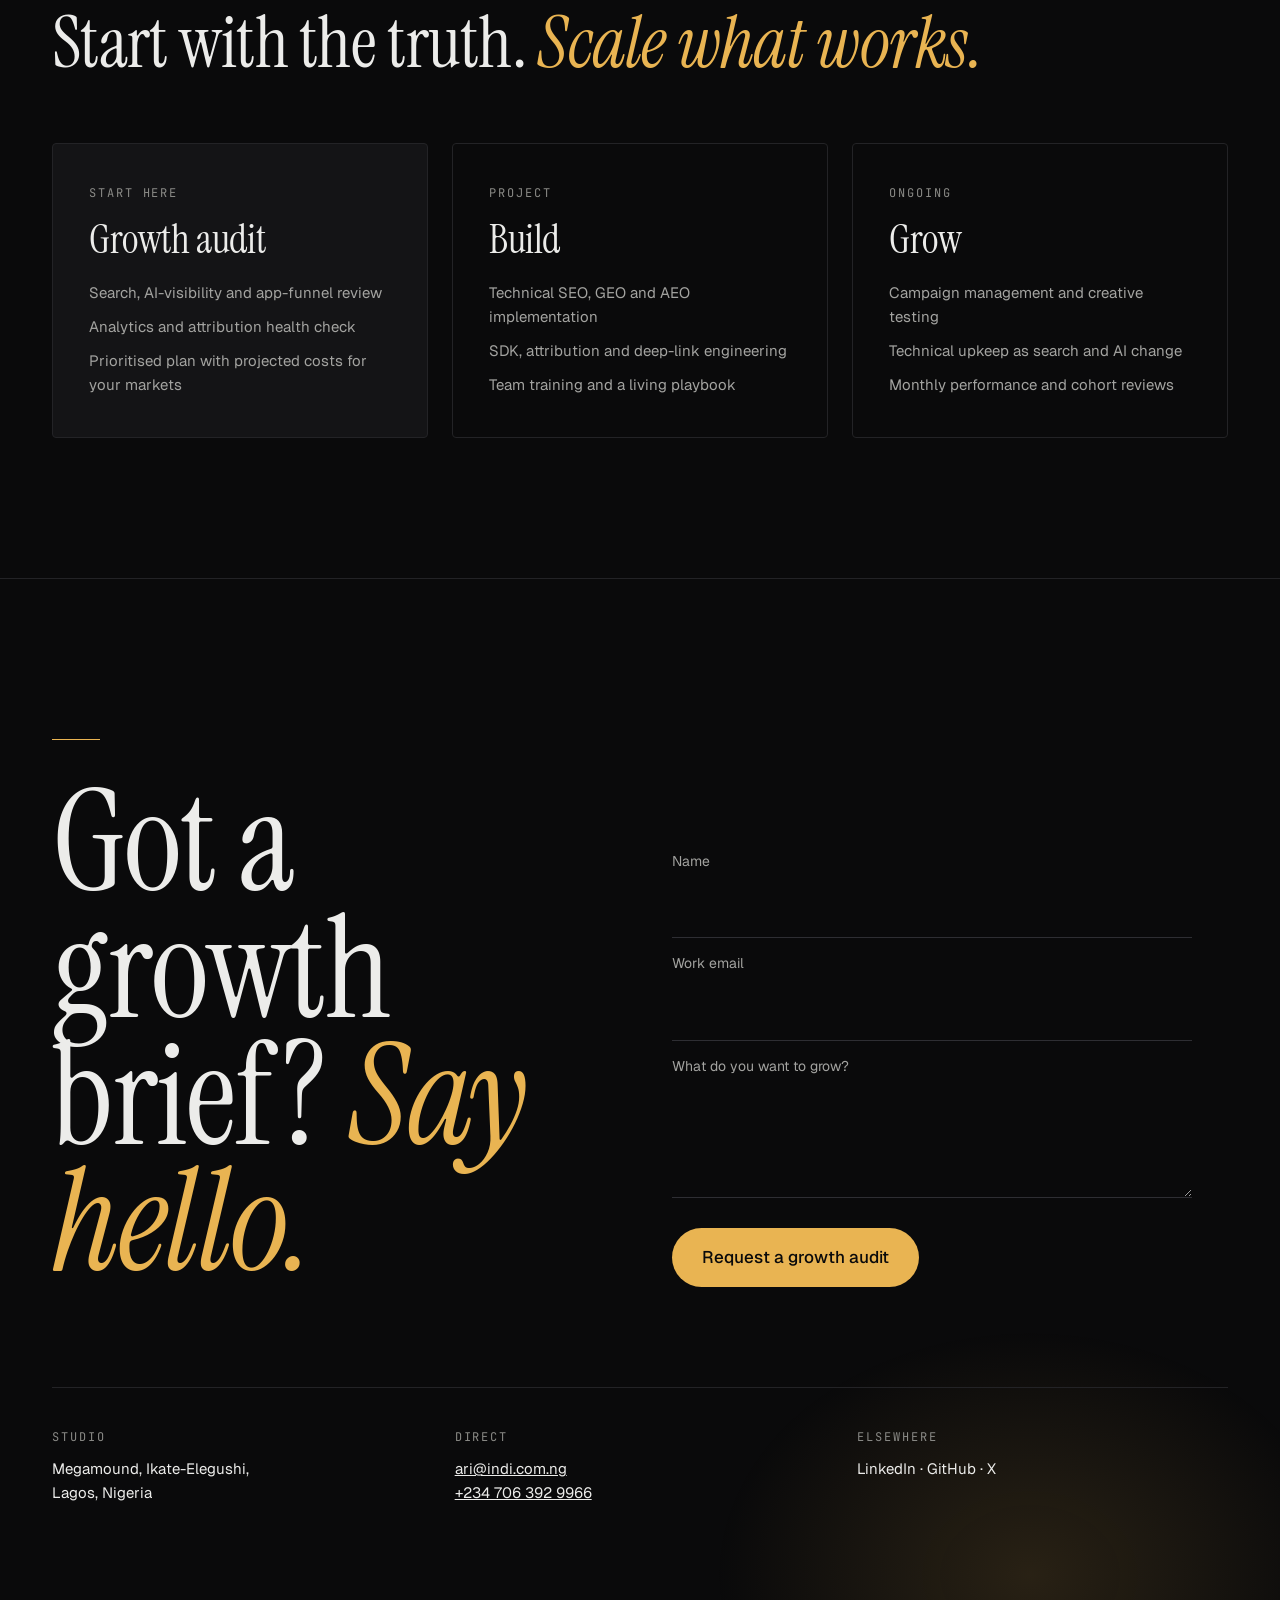
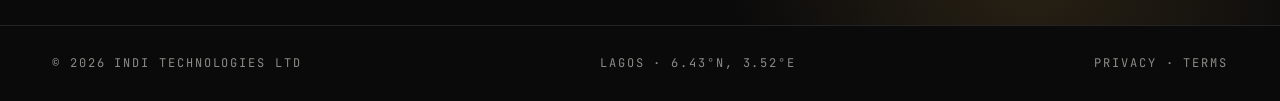
==== commit 8491f921: "Update Growth Engineering page with revised content and structure Co-Authored-By: Claude Sonnet 4.6 " ====
--- a/index.html
+++ b/index.html
@@ -118,14 +118,12 @@
 @media (max-width:720px){.svc summary{grid-template-columns:1fr auto}.svc summary .n{display:none}.svc .body{padding-left:0}}
 
 /* compare */
-.cmp{width:100%;border-collapse:collapse;min-width:720px}
+.cmp{width:100%;border-collapse:collapse;min-width:560px}
 .cmp-box{overflow-x:auto;margin-top:64px;border-top:1px solid var(--line)}
 .cmp th,.cmp td{text-align:left;padding:26px 24px 26px 0;border-bottom:1px solid var(--line);vertical-align:top}
 .cmp thead th{color:var(--dim);font-weight:400}
-.cmp td:first-child{width:24%;font-weight:500}
-.cmp td:nth-child(2){color:var(--dim);width:32%}
-.cmp td:nth-child(3){color:var(--ink)}
-.cmp td:nth-child(3)::before{content:"◆";color:var(--gold);font-size:10px;margin-right:12px;vertical-align:2px}
+.cmp td:first-child{width:34%;font-weight:500}
+.cmp td:nth-child(2){color:var(--ink)}
 
 /* model */
 .model{background:var(--card);border:1px solid var(--line);border-radius:4px;padding:44px}
@@ -175,7 +173,6 @@
 .tier h3{font-size:40px}
 .tier .p{font-family:var(--serif);font-size:30px;color:var(--gold)}
 .tier ul{margin:6px 0 0;padding:0;list-style:none;display:grid;gap:10px;color:var(--mute);font-size:15px}
-.tier li::before{content:"—";color:var(--gold);margin-right:10px}
 
 /* cta */
 .cta{padding:160px 0 120px;border-top:1px solid var(--line);overflow:hidden}
@@ -222,7 +219,7 @@
     <p class="eyebrow mono">Services — Growth Engineering</p>
     <h1>Growth,<em>engineered.</em></h1>
     <div class="hero-foot">
-      <p class="lede"><strong>indi</strong> builds the search architecture that gets you ranked by Google, cited by AI and read aloud by voice assistants. Then we engineer the funnel that turns those readers into app users who stay. One team writes the code, buys the media and reads the data, from Lagos to the rest of the world.</p>
+      <p class="lede"><strong>indi</strong> builds the search architecture that gets you ranked by Google, cited by AI and read aloud by voice assistants. Then we engineer the funnel that turns that attention into app users who stay. One senior team writes the code, runs the campaigns and reads the data, for ambitious products and content brands across Africa and beyond.</p>
       <a class="orb" href="#contact">Start a growth audit</a>
     </div>
   </div>
@@ -230,27 +227,27 @@
 
 <div class="marquee" aria-hidden="true">
   <div class="track">
-    <span>Technical SEO</span><span>◆</span><span>Generative Engine Optimisation</span><span>◆</span><span>Answer Engine Optimisation</span><span>◆</span><span>App Growth</span><span>◆</span><span>Deep Linking</span><span>◆</span><span>Attribution</span><span>◆</span><span>App Store Optimisation</span><span>◆</span><span>Newsroom Enablement</span><span>◆</span>
-    <span>Technical SEO</span><span>◆</span><span>Generative Engine Optimisation</span><span>◆</span><span>Answer Engine Optimisation</span><span>◆</span><span>App Growth</span><span>◆</span><span>Deep Linking</span><span>◆</span><span>Attribution</span><span>◆</span><span>App Store Optimisation</span><span>◆</span><span>Newsroom Enablement</span><span>◆</span>
+    <span>Technical SEO</span><span>◆</span><span>Generative Engine Optimisation</span><span>◆</span><span>Answer Engine Optimisation</span><span>◆</span><span>App Growth</span><span>◆</span><span>Deep Linking</span><span>◆</span><span>Attribution</span><span>◆</span><span>App Store Optimisation</span><span>◆</span><span>Team Enablement</span><span>◆</span>
+    <span>Technical SEO</span><span>◆</span><span>Generative Engine Optimisation</span><span>◆</span><span>Answer Engine Optimisation</span><span>◆</span><span>App Growth</span><span>◆</span><span>Deep Linking</span><span>◆</span><span>Attribution</span><span>◆</span><span>App Store Optimisation</span><span>◆</span><span>Team Enablement</span><span>◆</span>
   </div>
 </div>
 
 <!-- THESIS -->
 <section class="sec">
   <div class="wrap">
-    <div class="sec-head mono"><span class="l">The thesis</span><span class="r">01 — 08</span></div>
+    <div class="sec-head mono"><span class="l"></span><span class="r">01 — 05</span></div>
     <div class="split reveal">
-      <h2>Agencies can’t touch the code. Dev shops can’t buy media. <em>We do both.</em></h2>
+      <h2>We make people see. <em>We make people stay.</em></h2>
       <div>
-        <p class="lede">Most of modern growth now happens below the surface: in schema, indexing pipes, SDKs, deep links and attribution. That work usually falls between a marketing agency and a development team, and that gap is where budget leaks.</p>
-        <p class="lede" style="margin-top:20px">indi is a product studio first. We’ve spent eight years shipping software that has to perform in the real world. Now we put that same engineering to work on growth, inside any stack, from the first commit to the monthly board report.</p>
+        <p class="lede">Your customers are out there right now: searching, scrolling and asking AI for answers. The real question is whether they find you, and whether they come back. Too often, the clicks you pay for arrive once and vanish, and your budget goes with them.</p>
+        <p class="lede" style="margin-top:20px">That’s the gap indi closes. For eight years, we’ve built products people use every day, so we know what makes someone notice a brand and what makes them return. Now we bring that to your growth: putting you where your audience is looking, and turning first visits into loyal customers.</p>
       </div>
     </div>
     <div class="stats reveal">
-      <div class="stat"><b>40<i>+</i></b><span class="mono">Products shipped</span></div>
-      <div class="stat"><b>12</b><span class="mono">Senior engineers</span></div>
+      <div class="stat"><b>15<i>+</i></b><span class="mono">Clients</span></div>
+      <div class="stat"><b>6</b><span class="mono">Performance marketers</span></div>
       <div class="stat"><b>3</b><span class="mono">Continents</span></div>
-      <div class="stat"><b>8</b><span class="mono">Years shipping</span></div>
+      <div class="stat"><b>8</b><span class="mono">Years helping brands grow</span></div>
     </div>
   </div>
 </section>
@@ -258,8 +255,8 @@
 <!-- PROBLEM -->
 <section class="sec rule">
   <div class="wrap">
-    <div class="sec-head mono"><span class="l">The problem</span><span class="r">02 — 08</span></div>
-    <h2 class="reveal" style="max-width:1000px">Being found and being kept are <em>one problem.</em> Most teams treat them as two.</h2>
+    <div class="sec-head mono"><span class="l"></span><span class="r">02 — 05</span></div>
+    <h2 class="reveal" style="max-width:1000px">Being found and being kept are <em>one problem.</em></h2>
     <div class="duo reveal">
       <article>
         <span class="mono k">Discovery</span>
@@ -269,12 +266,8 @@
       </article>
       <article>
         <span class="mono k">Retention</span>
-        <h3>The leaky web-to-app funnel.</h3>
-        <p>A pattern we see often: tens of thousands of loyal web readers and only a few hundred app installs. That’s attention you have earned but don’t yet own.</p>
-        <div class="funnel" aria-hidden="true">
-          <div class="bar"></div><div class="bar s"></div>
-          <div class="funnel-l"><span>Web readers</span><span>App users</span></div>
-        </div>
+        <h3>Attention you earn but don’t own.</h3>
+        <p>Search and social bring people in once. Your app, your notifications and your logged-in experience are where they come back. Without engineered paths between the two, the audience you paid for leaks away, and every visit has to be bought again.</p>
       </article>
     </div>
   </div>
@@ -283,44 +276,43 @@
 <!-- WHAT WE BUILD -->
 <section class="sec rule" id="capabilities">
   <div class="wrap">
-    <div class="sec-head mono"><span class="l">What we build</span><span class="r">03 — 08</span></div>
-    <h2 class="reveal" style="max-width:900px;margin-bottom:64px">Four engines, <em>one system.</em></h2>
+    <div class="sec-head mono"><span class="l"></span><span class="r">03 — 05</span></div>
+    <h2 class="reveal" style="max-width:900px;margin-bottom:64px">Three engines, <em>one system.</em></h2>
     <div class="svc">
       <details open>
         <summary><span class="n mono">/01</span><h3>Search architecture<small>Technical SEO built for publishers and high-velocity content</small></h3><span class="plus" aria-hidden="true"><svg width="16" height="16" viewBox="0 0 16 16" fill="none" stroke="#ECECEA" stroke-width="1.5"><path d="M8 2v12M2 8h12"/></svg></span></summary>
         <div class="body">
-          <div><b>Instant indexing</b><p>IndexNow and News sitemaps push every story to search engines the moment it’s published.</p></div>
-          <div><b>Publisher schema</b><p>NewsArticle, LiveBlogPosting and VideoObject JSON-LD built for Top Stories, News and Discover eligibility.</p></div>
-          <div><b>Speed at the edge</b><p>Edge caching and Core Web Vitals engineering for fast loads on African mobile networks and global connections.</p></div>
-          <div><b>Zero-loss migrations</b><p>Domain consolidation and 301 mapping, tested before launch so rankings and links carry over.</p></div>
+          <div><b>Instant indexing</b><p>IndexNow and dynamic sitemaps push every new page to search engines the moment it goes live.</p></div>
+          <div><b>Speed at the edge</b><p>Edge caching and Core Web Vitals work, so pages load fast on mobile networks anywhere.</p></div>
+          <div><b>Safe migrations</b><p>Replatforming and domain changes planned redirect by redirect, tested before launch so rankings and links carry over.</p></div>
         </div>
       </details>
       <details>
         <summary><span class="n mono">/02</span><h3>Generative engine optimisation<small>Become the source AI models cite</small></h3><span class="plus" aria-hidden="true"><svg width="16" height="16" viewBox="0 0 16 16" fill="none" stroke="#ECECEA" stroke-width="1.5"><path d="M8 2v12M2 8h12"/></svg></span></summary>
         <div class="body">
-          <div><b>Citation-ready templates</b><p>Article structures with clear claims, data points and attributed quotes that language models can extract and credit.</p></div>
+          <div><b>Citation-ready templates</b><p>Content structures with clear claims, data points and attributed quotes that language models can extract and credit.</p></div>
           <div><b>Entity authority</b><p>Knowledge Graph, Wikidata and sameAs alignment, so your brand reads as one verified source everywhere.</p></div>
-          <div><b>E-E-A-T by design</b><p>Structured author profiles and credentials that prove who wrote the story and why they can be trusted.</p></div>
+          <div><b>E-E-A-T by design</b><p>Structured author and organisation profiles that show who is behind the content and why they can be trusted.</p></div>
           <div><b>AI visibility tracking</b><p>We track how often you’re cited in ChatGPT, Perplexity and Gemini answers, not just where you rank.</p></div>
         </div>
       </details>
       <details>
         <summary><span class="n mono">/03</span><h3>Answer engine optimisation<small>Win the answer before the click</small></h3><span class="plus" aria-hidden="true"><svg width="16" height="16" viewBox="0 0 16 16" fill="none" stroke="#ECECEA" stroke-width="1.5"><path d="M8 2v12M2 8h12"/></svg></span></summary>
         <div class="body">
-          <div><b>Key Takeaways modules</b><p>Summary blocks at the top of each story, designed to capture AI Overviews and featured snippets.</p></div>
-          <div><b>Speakable markup</b><p>Speakable markup that makes your journalism readable by Google Assistant, Siri and smart speakers.</p></div>
-          <div><b>Q&amp;A and explainers</b><p>Formats built around the questions your audience actually asks, so you’re the answer, not the footnote.</p></div>
+          <div><b>Answer-first formats</b><p>Concise summaries and direct answers placed where AI Overviews and featured snippets look for them.</p></div>
+          <div><b>Voice-ready content</b><p>Markup and phrasing that voice assistants can find, read and attribute to you.</p></div>
+          <div><b>Q&amp;A and explainers</b><p>Built around the questions your audience actually asks, so you’re the answer, not the footnote.</p></div>
         </div>
       </details>
       <details>
         <summary><span class="n mono">/04</span><h3>App growth engine<small>Paid acquisition, wired to the product</small></h3><span class="plus" aria-hidden="true"><svg width="16" height="16" viewBox="0 0 16 16" fill="none" stroke="#ECECEA" stroke-width="1.5"><path d="M8 2v12M2 8h12"/></svg></span></summary>
         <div class="body">
           <div><b>Channel discipline</b><p>Google App Campaigns and Meta scored by market, device mix and tracking limits. We fund what converts and cut what doesn’t.</p></div>
-          <div><b>Web-to-app bridge</b><p>Smart banners, deferred deep links and article-to-app handoff, so readers land on the exact story inside the app.</p></div>
+          <div><b>Web-to-app bridge</b><p>Smart banners and deferred deep links, so a visitor lands on the exact screen they wanted inside the app, even on first install.</p></div>
           <div><b>Attribution you can trust</b><p>MMP integration, SKAdNetwork and Aggregated Event Measurement set up properly, so iOS spend isn’t guesswork.</p></div>
           <div><b>Store conversion</b><p>Store listing tests, screenshots and keywords that turn store visits into installs before you pay for more traffic.</p></div>
-          <div><b>Creative that moves</b><p>Fast, video-first ads cut from your own breaking stories and tested every week.</p></div>
-          <div><b>Retention loops</b><p>Onboarding, topic-based push notifications and re-engagement, so installs become daily readers.</p></div>
+          <div><b>Creative that moves</b><p>Fast, video-first ads built from your own product and content, tested continuously.</p></div>
+          <div><b>Retention loops</b><p>Onboarding, personalised notifications and re-engagement flows, so installs become habits.</p></div>
         </div>
       </details>
     </div>
@@ -330,112 +322,60 @@
 <!-- DIFFERENCE -->
 <section class="sec rule">
   <div class="wrap">
-    <div class="sec-head mono"><span class="l">The indi difference</span><span class="r">04 — 08</span></div>
+    <div class="sec-head mono"><span class="l">The indi difference</span><span class="r">04 — 05</span></div>
     <div class="split reveal">
       <h2>We don’t sell installs. <em>We sell users who stay.</em></h2>
       <p class="lede">Installs are easy to buy and easy to report. They’re also easy to waste. Every indi growth programme is measured against the number that pays your bills: retained, active users and the cost of each one.</p>
     </div>
     <div class="cmp-box reveal">
       <table class="cmp">
-        <thead><tr><th class="mono" scope="col">Question</th><th class="mono" scope="col">The usual approach</th><th class="mono" scope="col">indi</th></tr></thead>
+        <thead><tr><th class="mono" scope="col">Question</th><th class="mono" scope="col">indi</th></tr></thead>
         <tbody>
-          <tr><td>What we optimise for</td><td>Cost per install</td><td>Cost per retained user, with day-30 active users as the north-star metric</td></tr>
-          <tr><td>How markets are planned</td><td>One country, one plan</td><td>Market-by-market scoring for home audiences and diaspora, each with its own channel mix</td></tr>
-          <tr><td>How iOS is measured</td><td>Cut it, or spend blind</td><td>SKAdNetwork and AEM configured, so premium iPhone audiences can be bought with confidence</td></tr>
-          <tr><td>How web becomes app</td><td>A download banner</td><td>Deferred deep links that carry a reader’s story, topic and context into the app</td></tr>
-          <tr><td>How the newsroom learns</td><td>A one-off workshop</td><td>A living editorial playbook, CMS guardrails and monthly coaching tied to performance data</td></tr>
-          <tr><td>What a report proves</td><td>Downloads went up</td><td>Incremental lift, cohort retention and revenue per user, reviewed with you every month</td></tr>
+          <tr><td>What we optimise for</td><td>Cost per retained user, with day-30 active users as the north-star metric</td></tr>
+          <tr><td>How markets are planned</td><td>Market-by-market scoring, each market with its own channel mix</td></tr>
+          <tr><td>How iOS is measured</td><td>SKAdNetwork and AEM configured, so premium iPhone audiences can be bought with confidence</td></tr>
+          <tr><td>How web becomes app</td><td>Deferred deep links that carry the user’s context straight into the app</td></tr>
+          <tr><td>What a report proves</td><td>Incremental lift, cohort retention and revenue per user, reviewed with you every month</td></tr>
         </tbody>
       </table>
     </div>
   </div>
 </section>
 
-<!-- MODEL -->
-<section class="sec rule" id="model">
-  <div class="wrap">
-    <div class="sec-head mono"><span class="l">Model your return</span><span class="r">05 — 08</span></div>
-    <div class="split">
-      <div class="reveal">
-        <h2>Every naira and dollar, <em>accounted for.</em></h2>
-        <p class="lede" style="margin-top:28px">Set your own assumptions and see what a campaign is really worth once retention is counted. We pressure-test these same numbers against your data in the audit.</p>
-      </div>
-      <form class="model reveal" aria-label="Return model" onsubmit="return false">
-        <div class="field"><label for="b">Monthly media budget <output id="bo" for="b">$2,500</output></label><input id="b" type="range" min="500" max="25000" step="250" value="2500"></div>
-        <div class="field"><label for="c">Blended cost per install <output id="co" for="c">$0.23</output></label><input id="c" type="range" min="0.10" max="2.00" step="0.01" value="0.23"></div>
-        <div class="field"><label for="r">Day-30 retention <output id="ro" for="r">20%</output></label><input id="r" type="range" min="5" max="60" step="1" value="20"></div>
-        <div class="res" aria-live="polite">
-          <div><span class="mono">Installs / month</span><b id="i">10,870</b></div>
-          <div class="hi"><span class="mono">Retained users</span><b id="u">2,174</b></div>
-          <div><span class="mono">Cost / retained user</span><b id="k">$1.15</b></div>
-        </div>
-        <p class="note">An illustration based on your inputs, not a forecast. Starting values reflect a blended Google and Meta mix in an Android-led market.</p>
-      </form>
-    </div>
-  </div>
-</section>
+
 
 <!-- GLOBAL -->
 <section class="sec rule">
   <div class="wrap">
-    <div class="sec-head mono"><span class="l">Global by design</span><span class="r">06 — 08</span></div>
+    <div class="sec-head mono"><span class="l">Global by design</span><span class="r">05 — 05</span></div>
     <div class="split reveal">
       <h2>Built in Lagos. <em>Planned for every market.</em></h2>
       <p class="lede">Device share, privacy rules, languages and the AI assistants people actually use all change from one country to the next. So we score every market separately and build the channel mix that wins there.</p>
     </div>
     <div class="mk reveal">
-      <div><span class="mono">Home market</span><h3>Android-first Africa</h3><p>High-volume Google and Meta app campaigns, lightweight pages and data-conscious creative for mobile-first readers.</p></div>
-      <div><span class="mono">Diaspora</span><h3>UK, US &amp; Europe</h3><p>iOS-heavy, high-value audiences reached with privacy-safe measurement and stories from home.</p></div>
-      <div><span class="mono">Expansion</span><h3>Pan-African reach</h3><p>Multilingual schema, regional entities and market-by-market search coverage as your newsroom grows.</p></div>
-    </div>
-  </div>
-</section>
-
-<!-- PROCESS -->
-<section class="sec rule">
-  <div class="wrap">
-    <div class="sec-head mono"><span class="l">How we work</span><span class="r">07 — 08</span></div>
-    <h2 class="reveal" style="max-width:900px">From audit to scaled growth in <em>eight weeks.</em></h2>
-    <div class="tl reveal">
-      <div><span class="mono">Weeks 1–2</span><h3>Audit &amp; foundations</h3><p>Stack and analytics audit, IndexNow, News sitemaps, edge caching, Core Web Vitals, MMP and SDK setup.</p></div>
-      <div><span class="mono">Weeks 3–4</span><h3>Templates &amp; newsroom</h3><p>Answer and citation templates, Speakable and author schema, hands-on SEO, GEO and AEO workshops.</p></div>
-      <div><span class="mono">Weeks 5–6</span><h3>Migrate &amp; launch</h3><p>Domain consolidation, entity alignment, deep links live, Google and Meta app campaigns launched.</p></div>
-      <div><span class="mono">Weeks 7–8</span><h3>Automate &amp; scale</h3><p>AI-assisted CMS metadata, budget moved to winning channels, retention loops on, first monthly review.</p></div>
-    </div>
-  </div>
-</section>
-
-<!-- PROOF -->
-<section class="sec rule">
-  <div class="wrap">
-    <div class="sec-head mono"><span class="l">Proof</span><span class="r">08 — 08</span></div>
-    <h2 class="reveal" style="max-width:960px">We’ve shipped the products. <em>Now we grow them.</em></h2>
-    <div class="work reveal">
-      <a href="https://useclassfun.com"><span class="mono">Mobile · 500+ schools</span><h3>Classfun</h3><span class="u">useclassfun.com ↗</span></a>
-      <a href="https://bloomdata.ng"><span class="mono">FastFuel · Fuel credit</span><h3>Bloomdata</h3><span class="u">bloomdata.ng ↗</span></a>
-      <a href="https://earlybean.co"><span class="mono">Web · Subscriptions</span><h3>Earlybean</h3><span class="u">earlybean.co ↗</span></a>
-      <a href="https://houseofawesome.com.ng"><span class="mono">E-commerce · Lagos</span><h3>House of Awesome</h3><span class="u">houseofawesome.com.ng ↗</span></a>
-    </div>
-    <div class="slot">[GROWTH CASE STUDY — client, challenge, what we built, result. Example: “+[X]% organic sessions in [Y] weeks” or “[X] app installs at $[Y] CPI, [Z]% day-30 retention”.]</div>
-    <blockquote class="reveal">
-      <p>“Same brief, half the timeline, <em>twice the polish.</em>”</p>
-      <footer class="mono">Tomi A. — Founder, Classfun</footer>
-    </blockquote>
-  </div>
-</section>
+      <div><span class="mono">Home ground</span><h3>Nigeria &amp; West Africa</h3><p>Mobile-first audiences, lightweight pages and data-conscious creative.</p></div>
+      <div><span class="mono">Continental</span><h3>Pan-African</h3><p>Multilingual content, regional search coverage and channel mixes tuned to each country’s devices and platforms.</p></div>
+      <div><span class="mono">Global</span><h3>Diaspora &amp; beyond</h3><p>Privacy-safe measurement and campaigns for audiences in the UK, US, Europe and wherever your users are.</p></div>
+    </div>
+  </div>
+</section>
+
+
+
+
 
 <!-- ENGAGEMENT -->
 <section class="sec rule">
   <div class="wrap">
-    <div class="sec-head mono"><span class="l">Engagement</span><span class="r">◆</span></div>
-    <h2 class="reveal" style="max-width:960px">Clear fees. <em>Media you can see.</em></h2>
+    <div class="sec-head mono"><span class="l"></span><span class="r">◆</span></div>
+    <h2 class="reveal" style="max-width:960px">Start with the truth. <em>Scale what works.</em></h2>
     <div class="tiers reveal">
-      <div class="tier f"><span class="mono">Phase 1 · One-time</span><h3>Build</h3><span class="p">[YOUR FEE]</span>
-        <ul><li>Technical SEO, GEO and AEO implementation</li><li>Domain migration and entity setup</li><li>SDK, attribution and deep-link engineering</li><li>Newsroom training and editorial playbook</li></ul></div>
-      <div class="tier"><span class="mono">Phase 2 · Monthly</span><h3>Grow</h3><span class="p">[YOUR RETAINER]</span>
-        <ul><li>Campaign management and creative testing</li><li>Schema upkeep and crawl fixes</li><li>Ongoing editorial coaching</li><li>Monthly performance and cohort review</li></ul></div>
-      <div class="tier"><span class="mono">Pass-through</span><h3>Media &amp; tools</h3><span class="p">At cost</span>
-        <ul><li>Ad spend paid into your own ad accounts</li><li>SEO and AI-visibility tooling</li><li>CDN and edge infrastructure</li><li>Scaled only when the numbers say so</li></ul></div>
+      <div class="tier f"><span class="mono">Start here</span><h3>Growth audit</h3>
+        <ul><li>Search, AI-visibility and app-funnel review</li><li>Analytics and attribution health check</li><li>Prioritised plan with projected costs for your markets</li></ul></div>
+      <div class="tier"><span class="mono">Project</span><h3>Build</h3>
+        <ul><li>Technical SEO, GEO and AEO implementation</li><li>SDK, attribution and deep-link engineering</li><li>Team training and a living playbook</li></ul></div>
+      <div class="tier"><span class="mono">Ongoing</span><h3>Grow</h3>
+        <ul><li>Campaign management and creative testing</li><li>Technical upkeep as search and AI change</li><li>Monthly performance and cohort reviews</li></ul></div>
     </div>
   </div>
 </section>
@@ -443,7 +383,7 @@
 <!-- CTA -->
 <section class="cta" id="contact">
   <div class="wrap">
-    <p class="eyebrow mono">New business — growth</p>
+    <p class="eyebrow mono"></p>
     <div class="split" style="margin-top:40px;align-items:end">
       <h2>Got a growth brief? <em>Say hello.</em></h2>
       <form class="form" id="f">
@@ -455,7 +395,7 @@
     </div>
     <div class="contact">
       <div><span class="mono">Studio</span><p>Megamound, Ikate-Elegushi,<br>Lagos, Nigeria</p></div>
-      <div><span class="mono">Direct</span><p><a href="mailto:ari@indi.com.ng">ari@indi.com.ng</a><br><a href="tel:+2347063929966">+2347063929966</a></p></div>
+      <div><span class="mono">Direct</span><p><a href="mailto:ari@indi.com.ng">ari@indi.com.ng</a><br><a href="tel:+2347063929966">+234 706 392 9966</a></p></div>
       <div><span class="mono">Elsewhere</span><p>LinkedIn · GitHub · X</p></div>
     </div>
   </div>
@@ -472,20 +412,6 @@
   var c=document.getElementById('clock');
   function t(){try{c.textContent='Lagos — '+new Intl.DateTimeFormat('en-GB',{timeZone:'Africa/Lagos',hour:'2-digit',minute:'2-digit'}).format(new Date());}catch(e){}}
   t();setInterval(t,15000);
-
-  // model
-  var b=document.getElementById('b'),cp=document.getElementById('c'),r=document.getElementById('r');
-  function f(n){return Math.round(n).toLocaleString('en-US');}
-  function calc(){
-    var B=+b.value,C=+cp.value,R=+r.value/100,I=B/C,U=I*R;
-    document.getElementById('bo').textContent='$'+f(B);
-    document.getElementById('co').textContent='$'+C.toFixed(2);
-    document.getElementById('ro').textContent=Math.round(R*100)+'%';
-    document.getElementById('i').textContent=f(I);
-    document.getElementById('u').textContent=f(U);
-    document.getElementById('k').textContent='$'+(U?(B/U).toFixed(2):'—');
-  }
-  [b,cp,r].forEach(function(x){x.addEventListener('input',calc);});calc();
 
   // form (wire to your backend)
   document.getElementById('f').addEventListener('submit',function(e){e.preventDefault();document.getElementById('fb').textContent='Thank you — we’ll be in touch';});
